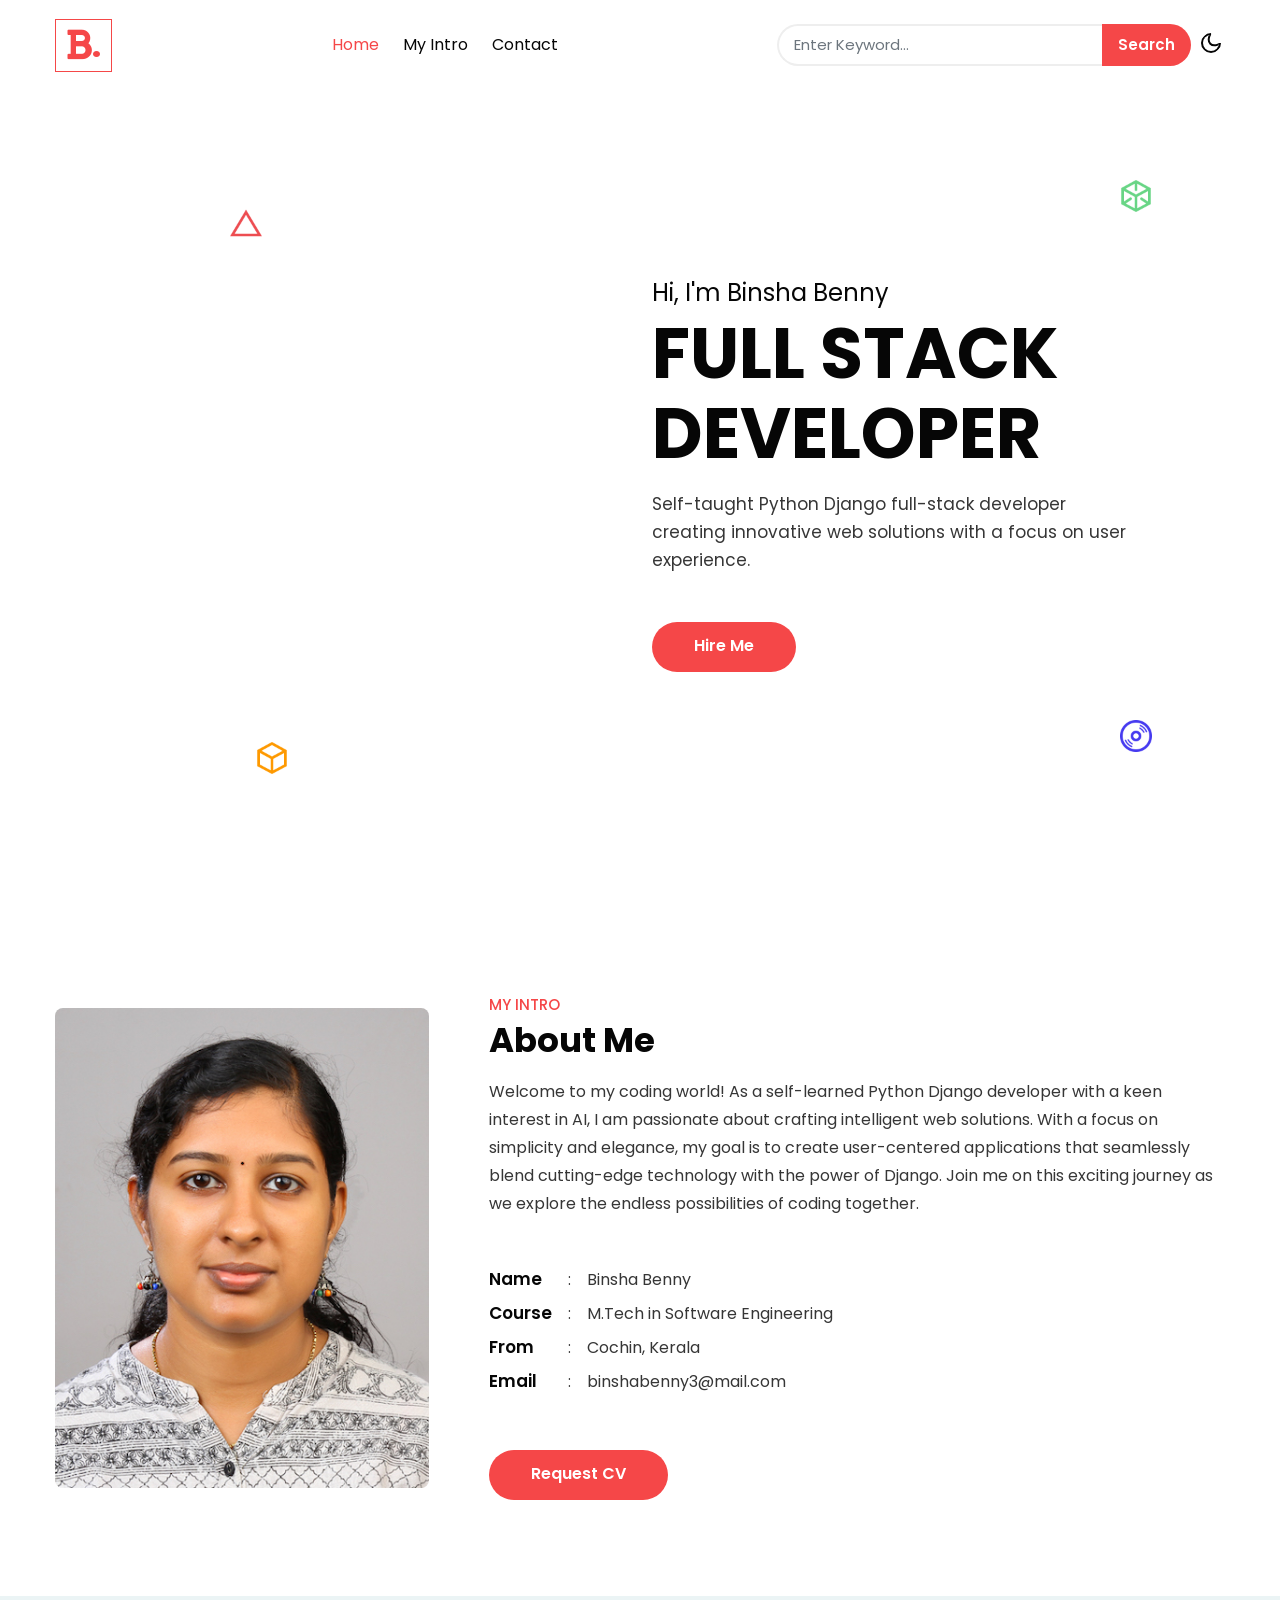
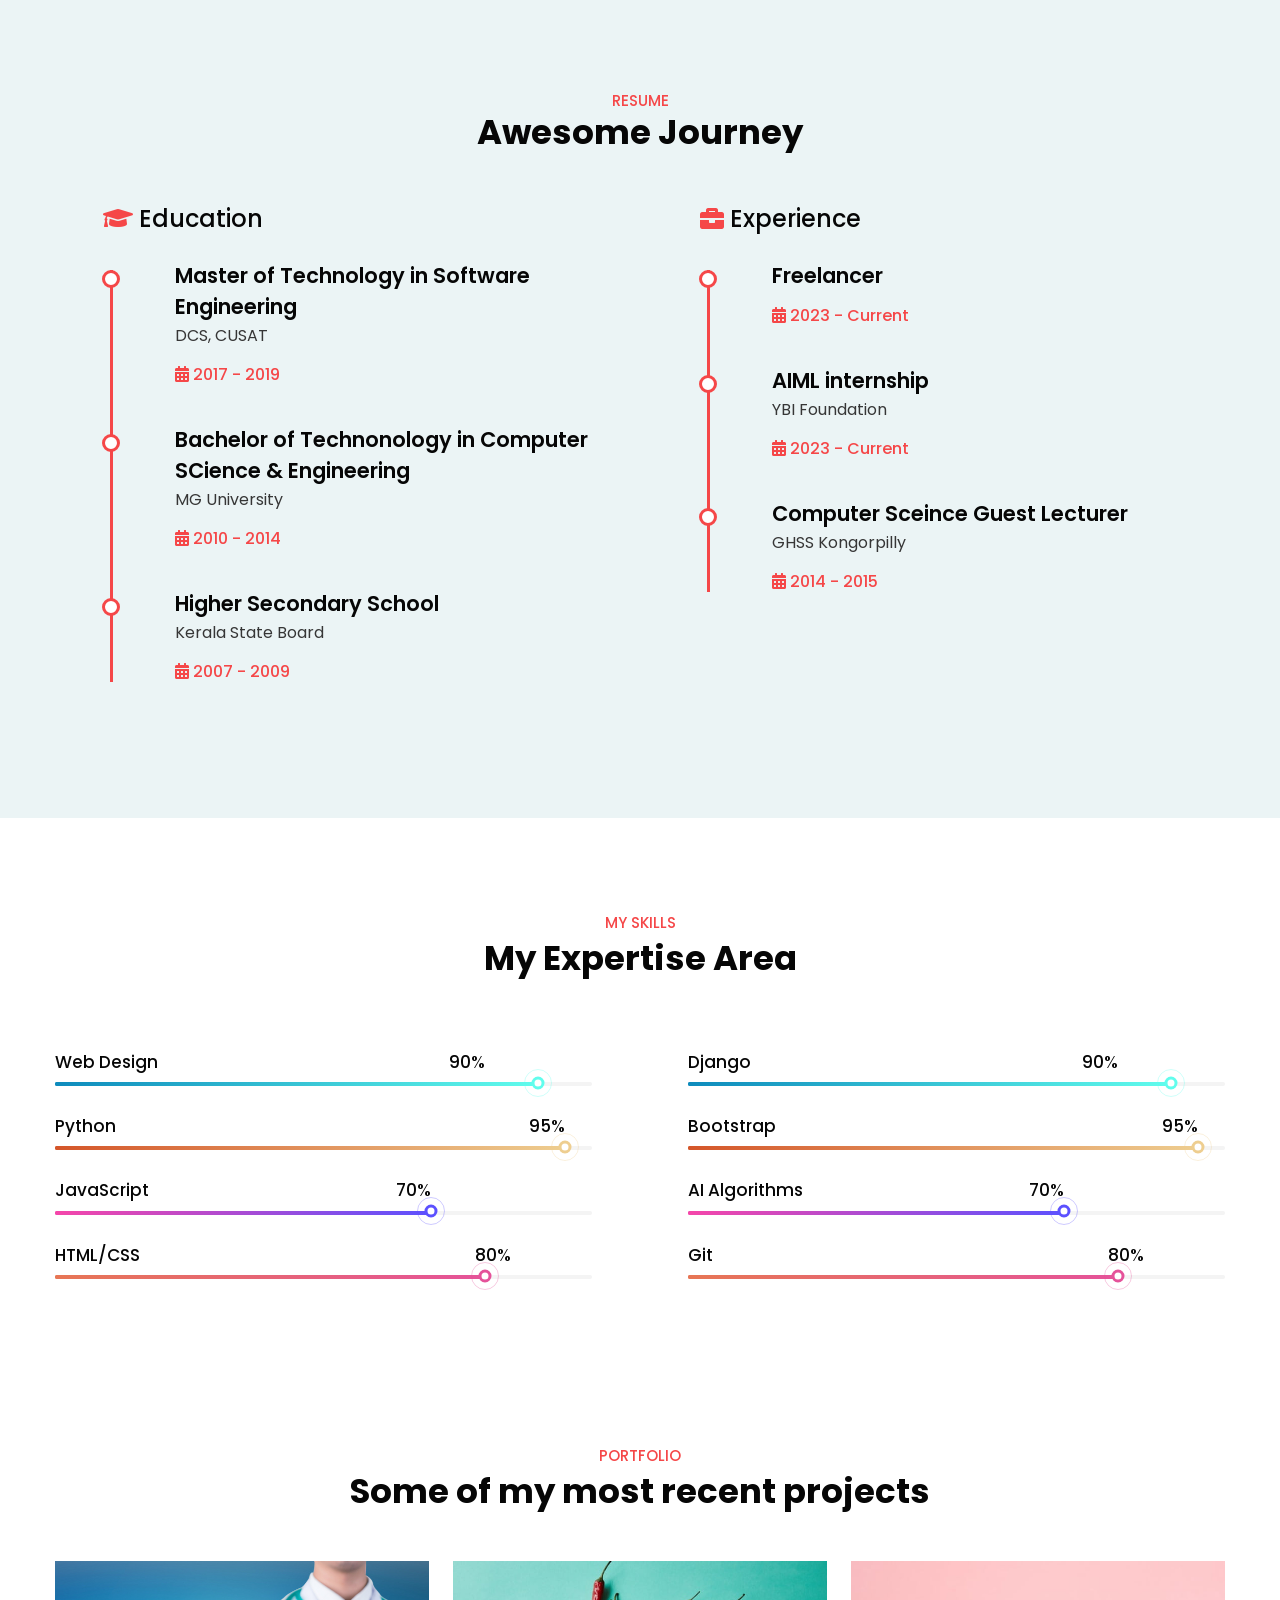
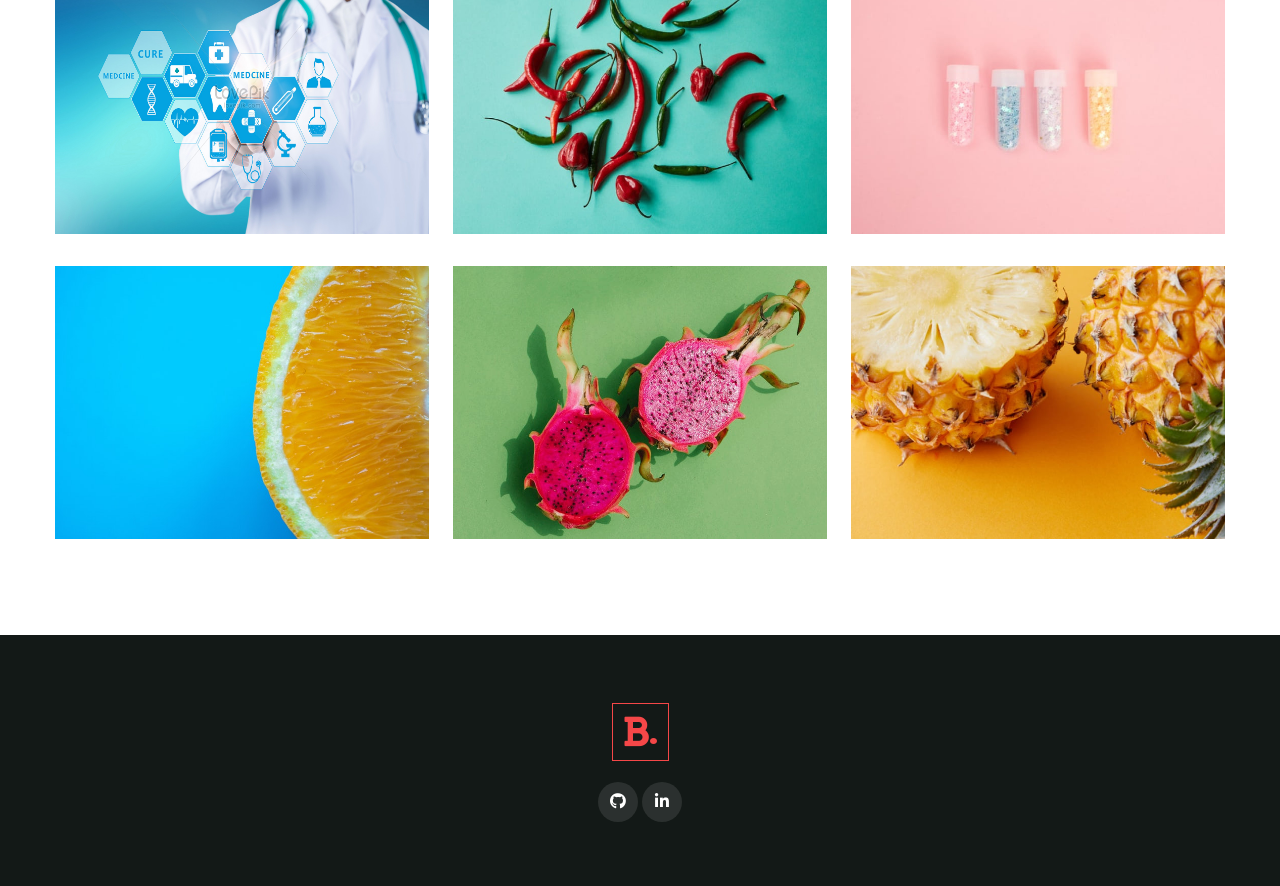
==== website1/index.html @ 05d75981 "new folder created" ====
<!--
Author: W3layouts
Author URL: http://w3layouts.com
-->
<!doctype html>
<html lang="en">

<head>
    <!-- Required meta tags -->
    <meta charset="utf-8">
    <meta name="viewport" content="width=device-width, initial-scale=1">
    <title>Biodata - Personal Category Bootstrap Responsive Web Template - Home : W3Layouts</title>
    <!-- google font -->
    <link href="//fonts.googleapis.com/css2?family=Poppins:wght@100;200;300;400;500;600;700;800;900&display=swap"
        rel="stylesheet">
    <!-- Template CSS Style link -->
    <link rel="stylesheet" href="assets/css/style-starter.css">
</head>

<body>
    <!-- header -->
    <header id="site-header" class="fixed-top">
        <div class="container">
            <nav class="navbar navbar-expand-lg navbar-light">
                <a class="navbar-brand" href="index.html">
                    <i class="fas fa-bold"></i>.
                </a>
                <button class="navbar-toggler collapsed" type="button" data-bs-toggle="collapse"
                    data-bs-target="#navbarScroll" aria-controls="navbarScroll" aria-expanded="false"
                    aria-label="Toggle navigation">
                    <span class="navbar-toggler-icon fa icon-expand fa-bars"></span>
                    <span class="navbar-toggler-icon fa icon-close fa-times"></span>
                </button>
                <div class="collapse navbar-collapse" id="navbarScroll">
                    <ul class="navbar-nav mx-auto my-2 my-lg-0 navbar-nav-scroll">
                        <li class="nav-item">
                            <a class="nav-link active" aria-current="page" href="index.html">Home</a>
                        </li>
                        <li class="nav-item">
                            <a class="nav-link" href="about.html">My Intro</a>
                        </li>
                        
                        <li class="nav-item">
                            <a class="nav-link" href="contact.html">Contact</a>
                        </li>
                    </ul>
                    <form action="#search" method="GET" class="d-flex search-header">
                        <input class="form-control" type="search" placeholder="Enter Keyword..." aria-label="Search"
                            required>
                        <button class="btn btn-style" type="submit">Search</button>
                    </form>
                </div>
                <!-- toggle switch for light and dark theme -->
                <div class="cont-ser-position">
                    <nav class="navigation">
                        <div class="theme-switch-wrapper">
                            <label class="theme-switch" for="checkbox">
                                <input type="checkbox" id="checkbox">
                                <div class="mode-container">
                                    <i class="gg-sun"></i>
                                    <i class="gg-moon"></i>
                                </div>
                            </label>
                        </div>
                    </nav>
                </div>
                <!-- //toggle switch for light and dark theme -->
            </nav>
        </div>
    </header>
    <!-- //header -->

    <!-- banner section -->
    <section class="w3l-banner py-5" id="home">
        <div class="container py-md-5 py-4">
            <div class="row align-items-center pt-5">
                <div class="col-md-6">
                </div>
                <div class="col-md-6 banner-left pe-xl-5">
                    <h4>Hi, I'm Binsha Benny</h4>
                    <h3 class="mb-3 mt-1">Full Stack Developer</h3>
                    <p class="banner-sub me-md-5">Self-taught Python Django full-stack developer creating innovative web solutions with a focus on user experience.
                    </p>
                    <div class="d-flex align-items-center buttons-banner mt-sm-5 mt-4">
                        <a href="about.html" class="btn btn-style me-2">Hire Me</a>
                    </div>
                </div>
            </div>
        </div>
    </section>
        <!-- animations icons -->
        <div class="icon-effects-w3-1 text-right">
            <img src="assets/images/icon2.png" alt="" class="img-fluid">
        </div>
        <div class="icon-effects-w3-2 text-right">
            <img src="assets/images/icon3.png" alt="" class="img-fluid">
        </div>
        <div class="icon-effects-w3-3 text-right">
            <img src="assets/images/icon1.png" alt="" class="img-fluid">
        </div>
        <div class="icon-effects-w3-4 text-right">
            <img src="assets/images/icon6.png" alt="" class="img-fluid">
        </div>
        <!-- //animations icons -->
    </section>
    <!-- //banner section -->

    
    

    

    <!-- about section -->
    <section class="w3l-aboutblock1 pt-lg-5 pt-2 pb-5" id="about">
        <div class="container py-md-5 py-4">
            <div class="row align-items-center">
                <div class="col-lg-4">
                    <div class="position-relative">
                        <img src="assets/images/about.jpg" alt="" class="radius-image img-fluid">
                    </div>
                </div>
                <div class="col-lg-8 ps-lg-5 mt-lg-0 mt-5">
                    <h5 class="title-small mb-1">My Intro</h5>
                    <h3 class="title-style">About Me</h3>
                    <p class="mt-3">Welcome to my coding world! As a self-learned Python Django developer with a keen interest in AI, 
                        I am passionate about crafting intelligent web solutions. With a focus on simplicity and elegance, 
                        my goal is to create user-centered applications that seamlessly blend cutting-edge technology with the power of Django.
                         Join me on this exciting journey as we explore the endless possibilities of coding together.</p>
                    <div class="my-info mt-md-5 mt-4">
                        <ul class="single-info">
                            <li class="name-style">Name</li>
                            <li>:</li>
                            <li>
                                <p>Binsha Benny</p>
                            </li>
                        </ul>
                        <ul class="single-info">
                            <li class="name-style">Course</li>
                            <li>:</li>
                            <li>
                                <p>M.Tech in Software Engineering</p>
                            </li>
                        </ul>
                        <ul class="single-info">
                            <li class="name-style">From</li>
                            <li>:</li>
                            <li>
                                <p>Cochin, Kerala</p>
                            </li>
                        </ul>
                        <ul class="single-info">
                            <li class="name-style">Email</li>
                            <li>:</li>
                            <li>
                                <p><a href="binshabenny3r@mail.com">binshabenny3@mail.com</a></p>
                            </li>
                        </ul>
                    </div>
            
                    <a href="contact.html#request_form" class="btn btn-style mt-5">Request CV</a>
                </div>
            </div>
        </div>
    </section>
    <!-- //about section -->

    <!-- qualification section -->
    <section class="w3l-timeline-1 py-5">
        <div class="container py-lg-5 py-4">
            <div class="title-heading-w3 text-center mb-sm-5 mb-4">
                <h5 class="title-small">Resume</h5>
                <h3 class="title-style">Awesome Journey</h3>
            </div>
            <div class="row">
                <div class="col-lg-6">
                    <h5 class="sub-title-timeline"><i class="fas fa-graduation-cap"></i> Education</h5>
                    <div class="timeline">
                        <div class="column">
                            <div class="title">
                                <h2>Master of Technology in Software Engineering</h2>
                            </div>
                            <div class="description">
                                <p>DCS, CUSAT</p>
                                <h6><i class="fas fa-calendar-alt"></i> 2017 - 2019</h6>
                            </div>
                        </div>
                        <div class="column">
                            <div class="title">
                                <h2>Bachelor of Technonology in Computer SCience & Engineering</h2>
                            </div>
                            <div class="description">
                                <p>MG University</p>
                                <h6><i class="fas fa-calendar-alt"></i> 2010 - 2014</h6>
                            </div>
                        </div>
                        <div class="column">
                            <div class="title">
                                <h2>Higher Secondary School</h2>
                            </div>
                            <div class="description">
                                <p>Kerala State Board</p>
                                <h6><i class="fas fa-calendar-alt"></i> 2007 - 2009</h6>
                            </div>
                        </div>
                    </div>
                </div>

                <div class="col-lg-6 mt-lg-0 mt-4">
                    <h5 class="sub-title-timeline"><i class="fas fa-briefcase"></i> Experience</h5>
                    <div class="timeline">
                        <div class="column">
                            <div class="title">
                                <h2>Freelancer</h2>
                            </div>
                            <div class="description">
                                <p></p>
                                <h6><i class="fas fa-calendar-alt"></i> 2023 - Current</h6>
                            </div>
                        </div>
                        <div class="column">
                            <div class="title">
                                <h2> AIML internship </h2>
                            </div>
                            <div class="description">
                                <p>YBI Foundation</p>
                                <h6><i class="fas fa-calendar-alt"></i> 2023 - Current</h6>
                            </div>
                        </div>
                        <div class="column">
                            <div class="title">
                                <h2>Computer Sceince Guest Lecturer</h2>
                            </div>
                            <div class="description">
                                <p>GHSS Kongorpilly</p>
                                <h6><i class="fas fa-calendar-alt"></i> 2014 - 2015</h6>
                            </div>
                        </div>
                    </div>
                </div>
            </div>
        </div>
    </section>
    <!-- //qualification section -->

    <!-- skills section -->
    <section class="w3l-progress py-5" id="progress">
        <div class="container py-md-5 py-4">
            <div class="title-heading-w3 text-center mb-sm-5 mb-4">
                <h5 class="title-small mb-1">My Skills</h5>
                <h3 class="title-style">My Expertise Area</h3>
            </div>
            <div class="row py-lg-4">
                <div class="col-lg-6 pe-lg-5">
                    <div class="progress-info info1">
                        <h6 class="progress-tittle">Web Design <span class="">90%</span></h6>
                        <div class="progress">
                            <div class="progress-bar progress-bar-striped gradient-1" role="progressbar"
                                style="width: 90%" aria-valuenow="90" aria-valuemin="0" aria-valuemax="100">
                            </div>
                        </div>
                    </div>
                    <div class="progress-info info2">
                        <h6 class="progress-tittle">Python <span class="">95%</span>
                        </h6>
                        <div class="progress">
                            <div class="progress-bar progress-bar-striped gradient-2" role="progressbar"
                                style="width: 95%" aria-valuenow="95" aria-valuemin="0" aria-valuemax="100">
                            </div>
                        </div>
                    </div>
                    <div class="progress-info info3">
                        <h6 class="progress-tittle">JavaScript <span class="">70%</span></h6>
                        <div class="progress">
                            <div class="progress-bar progress-bar-striped gradient-3" role="progressbar"
                                style="width: 70%" aria-valuenow="70" aria-valuemin="0" aria-valuemax="100">
                            </div>
                        </div>
                    </div>
                    <div class="progress-info info4 mb-0">
                        <h6 class="progress-tittle">HTML/CSS<span class="">80%</span></h6>
                        <div class="progress">
                            <div class="progress-bar progress-bar-striped gradient-4" role="progressbar"
                                style="width:80%" aria-valuenow="80" aria-valuemin="0" aria-valuemax="100">
                            </div>
                        </div>
                    </div>
                </div>
                <div class="col-lg-6 ps-lg-5 mt-lg-0 mt-5">
                    <div class="progress-info info1">
                        <h6 class="progress-tittle">Django <span class="">90%</span></h6>
                        <div class="progress">
                            <div class="progress-bar progress-bar-striped gradient-1" role="progressbar"
                                style="width: 90%" aria-valuenow="90" aria-valuemin="0" aria-valuemax="100">
                            </div>
                        </div>
                    </div>
                    <div class="progress-info info2">
                        <h6 class="progress-tittle">Bootstrap <span class="">95%</span>
                        </h6>
                        <div class="progress">
                            <div class="progress-bar progress-bar-striped gradient-2" role="progressbar"
                                style="width: 95%" aria-valuenow="95" aria-valuemin="0" aria-valuemax="100">
                            </div>
                        </div>
                    </div>
                    <div class="progress-info info3">
                        <h6 class="progress-tittle">AI Algorithms <span class="">70%</span></h6>
                        <div class="progress">
                            <div class="progress-bar progress-bar-striped gradient-3" role="progressbar"
                                style="width: 70%" aria-valuenow="70" aria-valuemin="0" aria-valuemax="100">
                            </div>
                        </div>
                    </div>
                    <div class="progress-info info4 mb-0">
                        <h6 class="progress-tittle">Git <span class="">80%</span></h6>
                        <div class="progress">
                            <div class="progress-bar progress-bar-striped gradient-4" role="progressbar"
                                style="width: 80%" aria-valuenow="80" aria-valuemin="0" aria-valuemax="100">
                            </div>
                        </div>
                    </div>
                </div>
            </div>
        </div>
    </section>
    <!-- //skills section -->

    <!-- projects section -->
    <section  class="w3l-gallery pb-5" id="gallery">
        <div class="container py-md-5 py-4">
            <div class="title-heading-w3 text-center mb-sm-5 mb-4">
                <h5 class="title-small mb-1">Portfolio</h5>
                <h3 class="title-style">Some of my most recent projects</h3>
            </div>
            <div class="row">
                <div class="col-lg-4 col-md-6 item">
                    <a href="assets/images/g1.jpg" data-lightbox="example-set" data-title="Project 1"
                        class="zoom d-block">
                        <img class="card-img-bottom d-block" src="assets/images/ww.jpg" alt="Card image cap">
                        <span class="overlay__hover"></span>
                        <span class="hover-content">
                            <span class="title">Python-Django Project1</span>
                            <span class="content">In the hospital management project, patients can easily book appointments through the online system.</span>
                        </span>
                    </a>
                </div>
                <div class="col-lg-4 col-md-6 item mt-md-0 mt-4">
                    <a href="assets/images/g2.jpg" data-lightbox="example-set" data-title="Project 2"
                        class="zoom d-block">
                        <img class="card-img-bottom d-block" src="assets/images/g2.jpg" alt="Card image cap">
                        <span class="overlay__hover"></span>
                        <span class="hover-content">
                            <span class="title">Project 2</span>
                            <span class="content">Update later</span>
                        </span>
                    </a>
                </div>

                <div class="col-lg-4 col-md-6 item mt-lg-0 mt-4">
                    <a href="assets/images/g3.jpg" data-lightbox="example-set" data-title="Project 3"
                        class="zoom d-block">
                        <img class="card-img-bottom d-block" src="assets/images/g3.jpg" alt="Card image cap">
                        <span class="overlay__hover"></span>
                        <span class="hover-content">
                            <span class="title">Project 3</span>
                            <span class="content">Update later</span>
                        </span>
                    </a>
                </div>

                <div class="col-lg-4 col-md-6 item mt-4 pt-lg-2">
                    <a href="assets/images/g5.jpg" data-lightbox="example-set" data-title="Project 4"
                        class="zoom d-block">
                        <img class="card-img-bottom d-block" src="assets/images/g5.jpg" alt="Card image cap">
                        <span class="overlay__hover"></span>
                        <span class="hover-content">
                            <span class="title">Project 4</span>
                            <span class="content">Update later</span>
                        </span>
                    </a>
                </div>

                <div class="col-lg-4 col-md-6 item mt-4 pt-lg-2">
                    <a href="assets/images/g6.jpg" data-lightbox="example-set" data-title="Project 5"
                        class="zoom d-block">
                        <img class="card-img-bottom d-block" src="assets/images/g6.jpg" alt="Card image cap">
                        <span class="overlay__hover"></span>
                        <span class="hover-content">
                            <span class="title">Project 5</span>
                            <span class="content">Update later</span>
                        </span>
                    </a>
                </div>

                <div class="col-lg-4 col-md-6 item mt-4 pt-lg-2">
                    <a href="assets/images/g4.jpg" data-lightbox="example-set" data-title="Project 6"
                        class="zoom d-block">
                        <img class="card-img-bottom d-block" src="assets/images/g4.jpg" alt="Card image cap">
                        <span class="overlay__hover"></span>
                        <span class="hover-content">
                            <span class="title">Project 6</span>
                            <span class="content">Update later</span>
                        </span>
                    </a>
                </div>
            </div>
        </div>
    </section>
    <!-- //projects section -->

   

    
    

    <!-- footer -->
    <footer class="footer-w3ls text-center py-5">
        <div class="container pt-4">
            <div class="mx-auto" style="max-width:600px;">
                <a href="index.html" class="footer-logo py-1">
                    <i class="fas fa-bold"></i>.
                </a>
                <p class="mt-4 text-white"></p>
                <div class="social-icons-main mt-4 pb-3">
                    <ul class="social-icons3">
                        
                        <li>
                            <a href="https://github.com/binshabenny">
                                <i class="fab fa-github"></i>
                            </a>
                        </li>
                        
                        <li>
                            <a href="https://www.linkedin.com/in/binsha-benny-">
                                <i class="fab fa-linkedin-in"></i>
                            </a>
                        </li>
                       
                        
                    </ul>
                </div>
            </div>
            <!-- copyright -->
            
        </div>
    </footer>
    <!-- //footer -->

    <!-- Js scripts -->
    <!-- move top -->
    <button onclick="topFunction()" id="movetop" title="Go to top">
        <span class="fas fa-level-up-alt" aria-hidden="true"></span>
    </button>
    <script>
        // When the user scrolls down 20px from the top of the document, show the button
        window.onscroll = function () {
            scrollFunction()
        };

        function scrollFunction() {
            if (document.body.scrollTop > 20 || document.documentElement.scrollTop > 20) {
                document.getElementById("movetop").style.display = "block";
            } else {
                document.getElementById("movetop").style.display = "none";
            }
        }

        // When the user clicks on the button, scroll to the top of the document
        function topFunction() {
            document.body.scrollTop = 0;
            document.documentElement.scrollTop = 0;
        }
    </script>
    <!-- //move top -->

    <!-- common jquery plugin -->
    <script src="assets/js/jquery-3.3.1.min.js"></script>
    <!-- //common jquery plugin -->

    <!-- libhtbox -->
    <script src="assets/js/lightbox-plus-jquery.min.js"></script>
    <!-- libhtbox -->

    <!-- testimonials owlcarousel -->
    <script src="assets/js/owl.carousel.js"></script>
    <script>
        $(document).ready(function () {
            $('.owl-two').owlCarousel({
                loop: true,
                margin: 30,
                nav: false,
                responsiveClass: true,
                autoplay: true,
                autoplayTimeout: 5000,
                autoplaySpeed: 1000,
                autoplayHoverPause: false,
                responsive: {
                    0: {
                        items: 1,
                        nav: false
                    },
                    480: {
                        items: 1,
                        nav: false
                    },
                    667: {
                        items: 1,
                        nav: false
                    },
                    1000: {
                        items: 1,
                        nav: false
                    }
                }
            })
        })
    </script>
    <!-- //script for Testimonials-->

    <!-- theme switch js (light and dark)-->
    <script src="assets/js/theme-change.js"></script>
    <!-- //theme switch js (light and dark)-->

    <!-- MENU-JS -->
    <script>
        $(window).on("scroll", function () {
            var scroll = $(window).scrollTop();

            if (scroll >= 80) {
                $("#site-header").addClass("nav-fixed");
            } else {
                $("#site-header").removeClass("nav-fixed");
            }
        });

        //Main navigation Active Class Add Remove
        $(".navbar-toggler").on("click", function () {
            $("header").toggleClass("active");
        });
        $(document).on("ready", function () {
            if ($(window).width() > 991) {
                $("header").removeClass("active");
            }
            $(window).on("resize", function () {
                if ($(window).width() > 991) {
                    $("header").removeClass("active");
                }
            });
        });
    </script>
    <!-- //MENU-JS -->

    <!-- disable body scroll which navbar is in active -->
    <script>
        $(function () {
            $('.navbar-toggler').click(function () {
                $('body').toggleClass('noscroll');
            })
        });
    </script>
    <!-- //disable body scroll which navbar is in active -->

    <!-- bootstrap -->
    <script src="assets/js/bootstrap.min.js"></script>
    <!-- //bootstrap -->
    <!-- //Js scripts -->
</body>

</html>
---- website1/assets/css/style-starter.css ----
@charset "UTF-8";

/*--
Author: W3layouts
Author URL: http://w3layouts.com
--*/
/*!
 * Bootstrap v5.0.1 (https://getbootstrap.com/)
 * Copyright 2011-2021 The Bootstrap Authors
 * Copyright 2011-2021 Twitter, Inc.
 * Licensed under MIT (https://github.com/twbs/bootstrap/blob/main/LICENSE)
 */
:root {
  --bs-blue: #0d6efd;
  --bs-indigo: #6610f2;
  --bs-purple: #6f42c1;
  --bs-pink: #d63384;
  --bs-red: #dc3545;
  --bs-orange: #fd7e14;
  --bs-yellow: #ffc107;
  --bs-green: #198754;
  --bs-teal: #20c997;
  --bs-cyan: #0dcaf0;
  --bs-white: #fff;
  --bs-gray: #6c757d;
  --bs-gray-dark: #343a40;
  --bs-primary: #0d6efd;
  --bs-secondary: #6c757d;
  --bs-success: #198754;
  --bs-info: #0dcaf0;
  --bs-warning: #ffc107;
  --bs-danger: #dc3545;
  --bs-light: #f8f9fa;
  --bs-dark: #212529;
  --bs-font-sans-serif: system-ui, -apple-system, "Segoe UI", Roboto, "Helvetica Neue", Arial, "Noto Sans", "Liberation Sans", sans-serif, "Apple Color Emoji", "Segoe UI Emoji", "Segoe UI Symbol", "Noto Color Emoji";
  --bs-font-monospace: SFMono-Regular, Menlo, Monaco, Consolas, "Liberation Mono", "Courier New", monospace;
  --bs-gradient: linear-gradient(180deg, rgba(255, 255, 255, 0.15), rgba(255, 255, 255, 0));
}

*,
*::before,
*::after {
  box-sizing: border-box;
}

@media (prefers-reduced-motion: no-preference) {
  :root {
    scroll-behavior: smooth;
  }
}

body {
  margin: 0;
  font-family: var(--bs-font-sans-serif);
  font-size: 1rem;
  font-weight: 400;
  line-height: 1.5;
  color: #212529;
  background-color: #fff;
  -webkit-text-size-adjust: 100%;
  -webkit-tap-highlight-color: rgba(0, 0, 0, 0);
}

hr {
  margin: 1rem 0;
  color: inherit;
  background-color: currentColor;
  border: 0;
  opacity: 0.25;
}

hr:not([size]) {
  height: 1px;
}

h6,
.h6,
h5,
.h5,
h4,
.h4,
h3,
.h3,
h2,
.h2,
h1,
.h1 {
  margin-top: 0;
  margin-bottom: 0.5rem;
  font-weight: 500;
  line-height: 1.2;
}

h1,
.h1 {
  font-size: calc(1.375rem + 1.5vw);
}

@media (min-width: 1200px) {

  h1,
  .h1 {
    font-size: 2.5rem;
  }
}

h2,
.h2 {
  font-size: calc(1.325rem + 0.9vw);
}

@media (min-width: 1200px) {

  h2,
  .h2 {
    font-size: 2rem;
  }
}

h3,
.h3 {
  font-size: calc(1.3rem + 0.6vw);
}

@media (min-width: 1200px) {

  h3,
  .h3 {
    font-size: 1.75rem;
  }
}

h4,
.h4 {
  font-size: calc(1.275rem + 0.3vw);
}

@media (min-width: 1200px) {

  h4,
  .h4 {
    font-size: 1.5rem;
  }
}

h5,
.h5 {
  font-size: 1.25rem;
}

h6,
.h6 {
  font-size: 1rem;
}

p {
  margin-top: 0;
  margin-bottom: 1rem;
}

abbr[title],
abbr[data-bs-original-title] {
  -webkit-text-decoration: underline dotted;
  text-decoration: underline dotted;
  cursor: help;
  -webkit-text-decoration-skip-ink: none;
  text-decoration-skip-ink: none;
}

address {
  margin-bottom: 1rem;
  font-style: normal;
  line-height: inherit;
}

ol,
ul {
  padding-left: 2rem;
}

ol,
ul,
dl {
  margin-top: 0;
  margin-bottom: 1rem;
}

ol ol,
ul ul,
ol ul,
ul ol {
  margin-bottom: 0;
}

dt {
  font-weight: 700;
}

dd {
  margin-bottom: 0.5rem;
  margin-left: 0;
}

blockquote {
  margin: 0 0 1rem;
}

b,
strong {
  font-weight: bolder;
}

small,
.small {
  font-size: 0.875em;
}

mark,
.mark {
  padding: 0.2em;
  background-color: #fcf8e3;
}

sub,
sup {
  position: relative;
  font-size: 0.75em;
  line-height: 0;
  vertical-align: baseline;
}

sub {
  bottom: -0.25em;
}

sup {
  top: -0.5em;
}

a {
  color: #0d6efd;
  text-decoration: underline;
}

a:hover {
  color: #0a58ca;
}

a:not([href]):not([class]),
a:not([href]):not([class]):hover {
  color: inherit;
  text-decoration: none;
}

pre,
code,
kbd,
samp {
  font-family: var(--bs-font-monospace);
  font-size: 1em;
  direction: ltr
    /* rtl:ignore */
  ;
  unicode-bidi: bidi-override;
}

pre {
  display: block;
  margin-top: 0;
  margin-bottom: 1rem;
  overflow: auto;
  font-size: 0.875em;
}

pre code {
  font-size: inherit;
  color: inherit;
  word-break: normal;
}

code {
  font-size: 0.875em;
  color: #d63384;
  word-wrap: break-word;
}

a>code {
  color: inherit;
}

kbd {
  padding: 0.2rem 0.4rem;
  font-size: 0.875em;
  color: #fff;
  background-color: #212529;
  border-radius: 0.2rem;
}

kbd kbd {
  padding: 0;
  font-size: 1em;
  font-weight: 700;
}

figure {
  margin: 0 0 1rem;
}

img,
svg {
  vertical-align: middle;
}

table {
  caption-side: bottom;
  border-collapse: collapse;
}

caption {
  padding-top: 0.5rem;
  padding-bottom: 0.5rem;
  color: #6c757d;
  text-align: left;
}

th {
  text-align: inherit;
  text-align: -webkit-match-parent;
}

thead,
tbody,
tfoot,
tr,
td,
th {
  border-color: inherit;
  border-style: solid;
  border-width: 0;
}

label {
  display: inline-block;
}

button {
  border-radius: 0;
}

button:focus:not(:focus-visible) {
  outline: 0;
}

input,
button,
select,
optgroup,
textarea {
  margin: 0;
  font-family: inherit;
  font-size: inherit;
  line-height: inherit;
}

button,
select {
  text-transform: none;
}

[role=button] {
  cursor: pointer;
}

select {
  word-wrap: normal;
}

select:disabled {
  opacity: 1;
}

[list]::-webkit-calendar-picker-indicator {
  display: none;
}

button,
[type=button],
[type=reset],
[type=submit] {
  -webkit-appearance: button;
}

button:not(:disabled),
[type=button]:not(:disabled),
[type=reset]:not(:disabled),
[type=submit]:not(:disabled) {
  cursor: pointer;
}

::-moz-focus-inner {
  padding: 0;
  border-style: none;
}

textarea {
  resize: vertical;
}

fieldset {
  min-width: 0;
  padding: 0;
  margin: 0;
  border: 0;
}

legend {
  float: left;
  width: 100%;
  padding: 0;
  margin-bottom: 0.5rem;
  font-size: calc(1.275rem + 0.3vw);
  line-height: inherit;
}

@media (min-width: 1200px) {
  legend {
    font-size: 1.5rem;
  }
}

legend+* {
  clear: left;
}

::-webkit-datetime-edit-fields-wrapper,
::-webkit-datetime-edit-text,
::-webkit-datetime-edit-minute,
::-webkit-datetime-edit-hour-field,
::-webkit-datetime-edit-day-field,
::-webkit-datetime-edit-month-field,
::-webkit-datetime-edit-year-field {
  padding: 0;
}

::-webkit-inner-spin-button {
  height: auto;
}

[type=search] {
  outline-offset: -2px;
  -webkit-appearance: textfield;
}

/* rtl:raw:
[type="tel"],
[type="url"],
[type="email"],
[type="number"] {
  direction: ltr;
}
*/
::-webkit-search-decoration {
  -webkit-appearance: none;
}

::-webkit-color-swatch-wrapper {
  padding: 0;
}

::file-selector-button {
  font: inherit;
}

::-webkit-file-upload-button {
  font: inherit;
  -webkit-appearance: button;
}

output {
  display: inline-block;
}

iframe {
  border: 0;
}

summary {
  display: list-item;
  cursor: pointer;
}

progress {
  vertical-align: baseline;
}

[hidden] {
  display: none !important;
}

.lead {
  font-size: 1.25rem;
  font-weight: 300;
}

.display-1 {
  font-size: calc(1.625rem + 4.5vw);
  font-weight: 300;
  line-height: 1.2;
}

@media (min-width: 1200px) {
  .display-1 {
    font-size: 5rem;
  }
}

.display-2 {
  font-size: calc(1.575rem + 3.9vw);
  font-weight: 300;
  line-height: 1.2;
}

@media (min-width: 1200px) {
  .display-2 {
    font-size: 4.5rem;
  }
}

.display-3 {
  font-size: calc(1.525rem + 3.3vw);
  font-weight: 300;
  line-height: 1.2;
}

@media (min-width: 1200px) {
  .display-3 {
    font-size: 4rem;
  }
}

.display-4 {
  font-size: calc(1.475rem + 2.7vw);
  font-weight: 300;
  line-height: 1.2;
}

@media (min-width: 1200px) {
  .display-4 {
    font-size: 3.5rem;
  }
}

.display-5 {
  font-size: calc(1.425rem + 2.1vw);
  font-weight: 300;
  line-height: 1.2;
}

@media (min-width: 1200px) {
  .display-5 {
    font-size: 3rem;
  }
}

.display-6 {
  font-size: calc(1.375rem + 1.5vw);
  font-weight: 300;
  line-height: 1.2;
}

@media (min-width: 1200px) {
  .display-6 {
    font-size: 2.5rem;
  }
}

.list-unstyled {
  padding-left: 0;
  list-style: none;
}

.list-inline {
  padding-left: 0;
  list-style: none;
}

.list-inline-item {
  display: inline-block;
}

.list-inline-item:not(:last-child) {
  margin-right: 0.5rem;
}

.initialism {
  font-size: 0.875em;
  text-transform: uppercase;
}

.blockquote {
  margin-bottom: 1rem;
  font-size: 1.25rem;
}

.blockquote> :last-child {
  margin-bottom: 0;
}

.blockquote-footer {
  margin-top: -1rem;
  margin-bottom: 1rem;
  font-size: 0.875em;
  color: #6c757d;
}

.blockquote-footer::before {
  content: "— ";
}

.img-fluid {
  max-width: 100%;
  height: auto;
}

.img-thumbnail {
  padding: 0.25rem;
  background-color: #fff;
  border: 1px solid #dee2e6;
  border-radius: 0.25rem;
  max-width: 100%;
  height: auto;
}

.figure {
  display: inline-block;
}

.figure-img {
  margin-bottom: 0.5rem;
  line-height: 1;
}

.figure-caption {
  font-size: 0.875em;
  color: #6c757d;
}

.container,
.container-fluid,
.container-xxl,
.container-xl,
.container-lg,
.container-md,
.container-sm {
  width: 100%;
  padding-right: var(--bs-gutter-x, 0.75rem);
  padding-left: var(--bs-gutter-x, 0.75rem);
  margin-right: auto;
  margin-left: auto;
}

@media (min-width: 576px) {

  .container-sm,
  .container {
    max-width: 540px;
  }
}

@media (min-width: 768px) {

  .container-md,
  .container-sm,
  .container {
    max-width: 720px;
  }
}

@media (min-width: 992px) {

  .container-lg,
  .container-md,
  .container-sm,
  .container {
    max-width: 960px;
  }
}

@media (min-width: 1200px) {

  .container-xl,
  .container-lg,
  .container-md,
  .container-sm,
  .container {
    max-width: 1140px;
  }
}

@media (min-width: 1400px) {

  .container-xxl,
  .container-xl,
  .container-lg,
  .container-md,
  .container-sm,
  .container {
    max-width: 1320px;
  }
}

.row {
  --bs-gutter-x: 1.5rem;
  --bs-gutter-y: 0;
  display: flex;
  flex-wrap: wrap;
  margin-top: calc(var(--bs-gutter-y) * -1);
  margin-right: calc(var(--bs-gutter-x) / -2);
  margin-left: calc(var(--bs-gutter-x) / -2);
}

.row>* {
  flex-shrink: 0;
  width: 100%;
  max-width: 100%;
  padding-right: calc(var(--bs-gutter-x) / 2);
  padding-left: calc(var(--bs-gutter-x) / 2);
  margin-top: var(--bs-gutter-y);
}

.col {
  flex: 1 0 0%;
}

.row-cols-auto>* {
  flex: 0 0 auto;
  width: auto;
}

.row-cols-1>* {
  flex: 0 0 auto;
  width: 100%;
}

.row-cols-2>* {
  flex: 0 0 auto;
  width: 50%;
}

.row-cols-3>* {
  flex: 0 0 auto;
  width: 33.3333333333%;
}

.row-cols-4>* {
  flex: 0 0 auto;
  width: 25%;
}

.row-cols-5>* {
  flex: 0 0 auto;
  width: 20%;
}

.row-cols-6>* {
  flex: 0 0 auto;
  width: 16.6666666667%;
}

.col-auto {
  flex: 0 0 auto;
  width: auto;
}

.col-1 {
  flex: 0 0 auto;
  width: 8.3333333333%;
}

.col-2 {
  flex: 0 0 auto;
  width: 16.6666666667%;
}

.col-3 {
  flex: 0 0 auto;
  width: 25%;
}

.col-4 {
  flex: 0 0 auto;
  width: 33.3333333333%;
}

.col-5 {
  flex: 0 0 auto;
  width: 41.6666666667%;
}

.col-6 {
  flex: 0 0 auto;
  width: 50%;
}

.col-7 {
  flex: 0 0 auto;
  width: 58.3333333333%;
}

.col-8 {
  flex: 0 0 auto;
  width: 66.6666666667%;
}

.col-9 {
  flex: 0 0 auto;
  width: 75%;
}

.col-10 {
  flex: 0 0 auto;
  width: 83.3333333333%;
}

.col-11 {
  flex: 0 0 auto;
  width: 91.6666666667%;
}

.col-12 {
  flex: 0 0 auto;
  width: 100%;
}

.offset-1 {
  margin-left: 8.3333333333%;
}

.offset-2 {
  margin-left: 16.6666666667%;
}

.offset-3 {
  margin-left: 25%;
}

.offset-4 {
  margin-left: 33.3333333333%;
}

.offset-5 {
  margin-left: 41.6666666667%;
}

.offset-6 {
  margin-left: 50%;
}

.offset-7 {
  margin-left: 58.3333333333%;
}

.offset-8 {
  margin-left: 66.6666666667%;
}

.offset-9 {
  margin-left: 75%;
}

.offset-10 {
  margin-left: 83.3333333333%;
}

.offset-11 {
  margin-left: 91.6666666667%;
}

.g-0,
.gx-0 {
  --bs-gutter-x: 0;
}

.g-0,
.gy-0 {
  --bs-gutter-y: 0;
}

.g-1,
.gx-1 {
  --bs-gutter-x: 0.25rem;
}

.g-1,
.gy-1 {
  --bs-gutter-y: 0.25rem;
}

.g-2,
.gx-2 {
  --bs-gutter-x: 0.5rem;
}

.g-2,
.gy-2 {
  --bs-gutter-y: 0.5rem;
}

.g-3,
.gx-3 {
  --bs-gutter-x: 1rem;
}

.g-3,
.gy-3 {
  --bs-gutter-y: 1rem;
}

.g-4,
.gx-4 {
  --bs-gutter-x: 1.5rem;
}

.g-4,
.gy-4 {
  --bs-gutter-y: 1.5rem;
}

.g-5,
.gx-5 {
  --bs-gutter-x: 3rem;
}

.g-5,
.gy-5 {
  --bs-gutter-y: 3rem;
}

@media (min-width: 576px) {
  .col-sm {
    flex: 1 0 0%;
  }

  .row-cols-sm-auto>* {
    flex: 0 0 auto;
    width: auto;
  }

  .row-cols-sm-1>* {
    flex: 0 0 auto;
    width: 100%;
  }

  .row-cols-sm-2>* {
    flex: 0 0 auto;
    width: 50%;
  }

  .row-cols-sm-3>* {
    flex: 0 0 auto;
    width: 33.3333333333%;
  }

  .row-cols-sm-4>* {
    flex: 0 0 auto;
    width: 25%;
  }

  .row-cols-sm-5>* {
    flex: 0 0 auto;
    width: 20%;
  }

  .row-cols-sm-6>* {
    flex: 0 0 auto;
    width: 16.6666666667%;
  }

  .col-sm-auto {
    flex: 0 0 auto;
    width: auto;
  }

  .col-sm-1 {
    flex: 0 0 auto;
    width: 8.3333333333%;
  }

  .col-sm-2 {
    flex: 0 0 auto;
    width: 16.6666666667%;
  }

  .col-sm-3 {
    flex: 0 0 auto;
    width: 25%;
  }

  .col-sm-4 {
    flex: 0 0 auto;
    width: 33.3333333333%;
  }

  .col-sm-5 {
    flex: 0 0 auto;
    width: 41.6666666667%;
  }

  .col-sm-6 {
    flex: 0 0 auto;
    width: 50%;
  }

  .col-sm-7 {
    flex: 0 0 auto;
    width: 58.3333333333%;
  }

  .col-sm-8 {
    flex: 0 0 auto;
    width: 66.6666666667%;
  }

  .col-sm-9 {
    flex: 0 0 auto;
    width: 75%;
  }

  .col-sm-10 {
    flex: 0 0 auto;
    width: 83.3333333333%;
  }

  .col-sm-11 {
    flex: 0 0 auto;
    width: 91.6666666667%;
  }

  .col-sm-12 {
    flex: 0 0 auto;
    width: 100%;
  }

  .offset-sm-0 {
    margin-left: 0;
  }

  .offset-sm-1 {
    margin-left: 8.3333333333%;
  }

  .offset-sm-2 {
    margin-left: 16.6666666667%;
  }

  .offset-sm-3 {
    margin-left: 25%;
  }

  .offset-sm-4 {
    margin-left: 33.3333333333%;
  }

  .offset-sm-5 {
    margin-left: 41.6666666667%;
  }

  .offset-sm-6 {
    margin-left: 50%;
  }

  .offset-sm-7 {
    margin-left: 58.3333333333%;
  }

  .offset-sm-8 {
    margin-left: 66.6666666667%;
  }

  .offset-sm-9 {
    margin-left: 75%;
  }

  .offset-sm-10 {
    margin-left: 83.3333333333%;
  }

  .offset-sm-11 {
    margin-left: 91.6666666667%;
  }

  .g-sm-0,
  .gx-sm-0 {
    --bs-gutter-x: 0;
  }

  .g-sm-0,
  .gy-sm-0 {
    --bs-gutter-y: 0;
  }

  .g-sm-1,
  .gx-sm-1 {
    --bs-gutter-x: 0.25rem;
  }

  .g-sm-1,
  .gy-sm-1 {
    --bs-gutter-y: 0.25rem;
  }

  .g-sm-2,
  .gx-sm-2 {
    --bs-gutter-x: 0.5rem;
  }

  .g-sm-2,
  .gy-sm-2 {
    --bs-gutter-y: 0.5rem;
  }

  .g-sm-3,
  .gx-sm-3 {
    --bs-gutter-x: 1rem;
  }

  .g-sm-3,
  .gy-sm-3 {
    --bs-gutter-y: 1rem;
  }

  .g-sm-4,
  .gx-sm-4 {
    --bs-gutter-x: 1.5rem;
  }

  .g-sm-4,
  .gy-sm-4 {
    --bs-gutter-y: 1.5rem;
  }

  .g-sm-5,
  .gx-sm-5 {
    --bs-gutter-x: 3rem;
  }

  .g-sm-5,
  .gy-sm-5 {
    --bs-gutter-y: 3rem;
  }
}

@media (min-width: 768px) {
  .col-md {
    flex: 1 0 0%;
  }

  .row-cols-md-auto>* {
    flex: 0 0 auto;
    width: auto;
  }

  .row-cols-md-1>* {
    flex: 0 0 auto;
    width: 100%;
  }

  .row-cols-md-2>* {
    flex: 0 0 auto;
    width: 50%;
  }

  .row-cols-md-3>* {
    flex: 0 0 auto;
    width: 33.3333333333%;
  }

  .row-cols-md-4>* {
    flex: 0 0 auto;
    width: 25%;
  }

  .row-cols-md-5>* {
    flex: 0 0 auto;
    width: 20%;
  }

  .row-cols-md-6>* {
    flex: 0 0 auto;
    width: 16.6666666667%;
  }

  .col-md-auto {
    flex: 0 0 auto;
    width: auto;
  }

  .col-md-1 {
    flex: 0 0 auto;
    width: 8.3333333333%;
  }

  .col-md-2 {
    flex: 0 0 auto;
    width: 16.6666666667%;
  }

  .col-md-3 {
    flex: 0 0 auto;
    width: 25%;
  }

  .col-md-4 {
    flex: 0 0 auto;
    width: 33.3333333333%;
  }

  .col-md-5 {
    flex: 0 0 auto;
    width: 41.6666666667%;
  }

  .col-md-6 {
    flex: 0 0 auto;
    width: 50%;
  }

  .col-md-7 {
    flex: 0 0 auto;
    width: 58.3333333333%;
  }

  .col-md-8 {
    flex: 0 0 auto;
    width: 66.6666666667%;
  }

  .col-md-9 {
    flex: 0 0 auto;
    width: 75%;
  }

  .col-md-10 {
    flex: 0 0 auto;
    width: 83.3333333333%;
  }

  .col-md-11 {
    flex: 0 0 auto;
    width: 91.6666666667%;
  }

  .col-md-12 {
    flex: 0 0 auto;
    width: 100%;
  }

  .offset-md-0 {
    margin-left: 0;
  }

  .offset-md-1 {
    margin-left: 8.3333333333%;
  }

  .offset-md-2 {
    margin-left: 16.6666666667%;
  }

  .offset-md-3 {
    margin-left: 25%;
  }

  .offset-md-4 {
    margin-left: 33.3333333333%;
  }

  .offset-md-5 {
    margin-left: 41.6666666667%;
  }

  .offset-md-6 {
    margin-left: 50%;
  }

  .offset-md-7 {
    margin-left: 58.3333333333%;
  }

  .offset-md-8 {
    margin-left: 66.6666666667%;
  }

  .offset-md-9 {
    margin-left: 75%;
  }

  .offset-md-10 {
    margin-left: 83.3333333333%;
  }

  .offset-md-11 {
    margin-left: 91.6666666667%;
  }

  .g-md-0,
  .gx-md-0 {
    --bs-gutter-x: 0;
  }

  .g-md-0,
  .gy-md-0 {
    --bs-gutter-y: 0;
  }

  .g-md-1,
  .gx-md-1 {
    --bs-gutter-x: 0.25rem;
  }

  .g-md-1,
  .gy-md-1 {
    --bs-gutter-y: 0.25rem;
  }

  .g-md-2,
  .gx-md-2 {
    --bs-gutter-x: 0.5rem;
  }

  .g-md-2,
  .gy-md-2 {
    --bs-gutter-y: 0.5rem;
  }

  .g-md-3,
  .gx-md-3 {
    --bs-gutter-x: 1rem;
  }

  .g-md-3,
  .gy-md-3 {
    --bs-gutter-y: 1rem;
  }

  .g-md-4,
  .gx-md-4 {
    --bs-gutter-x: 1.5rem;
  }

  .g-md-4,
  .gy-md-4 {
    --bs-gutter-y: 1.5rem;
  }

  .g-md-5,
  .gx-md-5 {
    --bs-gutter-x: 3rem;
  }

  .g-md-5,
  .gy-md-5 {
    --bs-gutter-y: 3rem;
  }
}

@media (min-width: 992px) {
  .col-lg {
    flex: 1 0 0%;
  }

  .row-cols-lg-auto>* {
    flex: 0 0 auto;
    width: auto;
  }

  .row-cols-lg-1>* {
    flex: 0 0 auto;
    width: 100%;
  }

  .row-cols-lg-2>* {
    flex: 0 0 auto;
    width: 50%;
  }

  .row-cols-lg-3>* {
    flex: 0 0 auto;
    width: 33.3333333333%;
  }

  .row-cols-lg-4>* {
    flex: 0 0 auto;
    width: 25%;
  }

  .row-cols-lg-5>* {
    flex: 0 0 auto;
    width: 20%;
  }

  .row-cols-lg-6>* {
    flex: 0 0 auto;
    width: 16.6666666667%;
  }

  .col-lg-auto {
    flex: 0 0 auto;
    width: auto;
  }

  .col-lg-1 {
    flex: 0 0 auto;
    width: 8.3333333333%;
  }

  .col-lg-2 {
    flex: 0 0 auto;
    width: 16.6666666667%;
  }

  .col-lg-3 {
    flex: 0 0 auto;
    width: 25%;
  }

  .col-lg-4 {
    flex: 0 0 auto;
    width: 33.3333333333%;
  }

  .col-lg-5 {
    flex: 0 0 auto;
    width: 41.6666666667%;
  }

  .col-lg-6 {
    flex: 0 0 auto;
    width: 50%;
  }

  .col-lg-7 {
    flex: 0 0 auto;
    width: 58.3333333333%;
  }

  .col-lg-8 {
    flex: 0 0 auto;
    width: 66.6666666667%;
  }

  .col-lg-9 {
    flex: 0 0 auto;
    width: 75%;
  }

  .col-lg-10 {
    flex: 0 0 auto;
    width: 83.3333333333%;
  }

  .col-lg-11 {
    flex: 0 0 auto;
    width: 91.6666666667%;
  }

  .col-lg-12 {
    flex: 0 0 auto;
    width: 100%;
  }

  .offset-lg-0 {
    margin-left: 0;
  }

  .offset-lg-1 {
    margin-left: 8.3333333333%;
  }

  .offset-lg-2 {
    margin-left: 16.6666666667%;
  }

  .offset-lg-3 {
    margin-left: 25%;
  }

  .offset-lg-4 {
    margin-left: 33.3333333333%;
  }

  .offset-lg-5 {
    margin-left: 41.6666666667%;
  }

  .offset-lg-6 {
    margin-left: 50%;
  }

  .offset-lg-7 {
    margin-left: 58.3333333333%;
  }

  .offset-lg-8 {
    margin-left: 66.6666666667%;
  }

  .offset-lg-9 {
    margin-left: 75%;
  }

  .offset-lg-10 {
    margin-left: 83.3333333333%;
  }

  .offset-lg-11 {
    margin-left: 91.6666666667%;
  }

  .g-lg-0,
  .gx-lg-0 {
    --bs-gutter-x: 0;
  }

  .g-lg-0,
  .gy-lg-0 {
    --bs-gutter-y: 0;
  }

  .g-lg-1,
  .gx-lg-1 {
    --bs-gutter-x: 0.25rem;
  }

  .g-lg-1,
  .gy-lg-1 {
    --bs-gutter-y: 0.25rem;
  }

  .g-lg-2,
  .gx-lg-2 {
    --bs-gutter-x: 0.5rem;
  }

  .g-lg-2,
  .gy-lg-2 {
    --bs-gutter-y: 0.5rem;
  }

  .g-lg-3,
  .gx-lg-3 {
    --bs-gutter-x: 1rem;
  }

  .g-lg-3,
  .gy-lg-3 {
    --bs-gutter-y: 1rem;
  }

  .g-lg-4,
  .gx-lg-4 {
    --bs-gutter-x: 1.5rem;
  }

  .g-lg-4,
  .gy-lg-4 {
    --bs-gutter-y: 1.5rem;
  }

  .g-lg-5,
  .gx-lg-5 {
    --bs-gutter-x: 3rem;
  }

  .g-lg-5,
  .gy-lg-5 {
    --bs-gutter-y: 3rem;
  }
}

@media (min-width: 1200px) {
  .col-xl {
    flex: 1 0 0%;
  }

  .row-cols-xl-auto>* {
    flex: 0 0 auto;
    width: auto;
  }

  .row-cols-xl-1>* {
    flex: 0 0 auto;
    width: 100%;
  }

  .row-cols-xl-2>* {
    flex: 0 0 auto;
    width: 50%;
  }

  .row-cols-xl-3>* {
    flex: 0 0 auto;
    width: 33.3333333333%;
  }

  .row-cols-xl-4>* {
    flex: 0 0 auto;
    width: 25%;
  }

  .row-cols-xl-5>* {
    flex: 0 0 auto;
    width: 20%;
  }

  .row-cols-xl-6>* {
    flex: 0 0 auto;
    width: 16.6666666667%;
  }

  .col-xl-auto {
    flex: 0 0 auto;
    width: auto;
  }

  .col-xl-1 {
    flex: 0 0 auto;
    width: 8.3333333333%;
  }

  .col-xl-2 {
    flex: 0 0 auto;
    width: 16.6666666667%;
  }

  .col-xl-3 {
    flex: 0 0 auto;
    width: 25%;
  }

  .col-xl-4 {
    flex: 0 0 auto;
    width: 33.3333333333%;
  }

  .col-xl-5 {
    flex: 0 0 auto;
    width: 41.6666666667%;
  }

  .col-xl-6 {
    flex: 0 0 auto;
    width: 50%;
  }

  .col-xl-7 {
    flex: 0 0 auto;
    width: 58.3333333333%;
  }

  .col-xl-8 {
    flex: 0 0 auto;
    width: 66.6666666667%;
  }

  .col-xl-9 {
    flex: 0 0 auto;
    width: 75%;
  }

  .col-xl-10 {
    flex: 0 0 auto;
    width: 83.3333333333%;
  }

  .col-xl-11 {
    flex: 0 0 auto;
    width: 91.6666666667%;
  }

  .col-xl-12 {
    flex: 0 0 auto;
    width: 100%;
  }

  .offset-xl-0 {
    margin-left: 0;
  }

  .offset-xl-1 {
    margin-left: 8.3333333333%;
  }

  .offset-xl-2 {
    margin-left: 16.6666666667%;
  }

  .offset-xl-3 {
    margin-left: 25%;
  }

  .offset-xl-4 {
    margin-left: 33.3333333333%;
  }

  .offset-xl-5 {
    margin-left: 41.6666666667%;
  }

  .offset-xl-6 {
    margin-left: 50%;
  }

  .offset-xl-7 {
    margin-left: 58.3333333333%;
  }

  .offset-xl-8 {
    margin-left: 66.6666666667%;
  }

  .offset-xl-9 {
    margin-left: 75%;
  }

  .offset-xl-10 {
    margin-left: 83.3333333333%;
  }

  .offset-xl-11 {
    margin-left: 91.6666666667%;
  }

  .g-xl-0,
  .gx-xl-0 {
    --bs-gutter-x: 0;
  }

  .g-xl-0,
  .gy-xl-0 {
    --bs-gutter-y: 0;
  }

  .g-xl-1,
  .gx-xl-1 {
    --bs-gutter-x: 0.25rem;
  }

  .g-xl-1,
  .gy-xl-1 {
    --bs-gutter-y: 0.25rem;
  }

  .g-xl-2,
  .gx-xl-2 {
    --bs-gutter-x: 0.5rem;
  }

  .g-xl-2,
  .gy-xl-2 {
    --bs-gutter-y: 0.5rem;
  }

  .g-xl-3,
  .gx-xl-3 {
    --bs-gutter-x: 1rem;
  }

  .g-xl-3,
  .gy-xl-3 {
    --bs-gutter-y: 1rem;
  }

  .g-xl-4,
  .gx-xl-4 {
    --bs-gutter-x: 1.5rem;
  }

  .g-xl-4,
  .gy-xl-4 {
    --bs-gutter-y: 1.5rem;
  }

  .g-xl-5,
  .gx-xl-5 {
    --bs-gutter-x: 3rem;
  }

  .g-xl-5,
  .gy-xl-5 {
    --bs-gutter-y: 3rem;
  }
}

@media (min-width: 1400px) {
  .col-xxl {
    flex: 1 0 0%;
  }

  .row-cols-xxl-auto>* {
    flex: 0 0 auto;
    width: auto;
  }

  .row-cols-xxl-1>* {
    flex: 0 0 auto;
    width: 100%;
  }

  .row-cols-xxl-2>* {
    flex: 0 0 auto;
    width: 50%;
  }

  .row-cols-xxl-3>* {
    flex: 0 0 auto;
    width: 33.3333333333%;
  }

  .row-cols-xxl-4>* {
    flex: 0 0 auto;
    width: 25%;
  }

  .row-cols-xxl-5>* {
    flex: 0 0 auto;
    width: 20%;
  }

  .row-cols-xxl-6>* {
    flex: 0 0 auto;
    width: 16.6666666667%;
  }

  .col-xxl-auto {
    flex: 0 0 auto;
    width: auto;
  }

  .col-xxl-1 {
    flex: 0 0 auto;
    width: 8.3333333333%;
  }

  .col-xxl-2 {
    flex: 0 0 auto;
    width: 16.6666666667%;
  }

  .col-xxl-3 {
    flex: 0 0 auto;
    width: 25%;
  }

  .col-xxl-4 {
    flex: 0 0 auto;
    width: 33.3333333333%;
  }

  .col-xxl-5 {
    flex: 0 0 auto;
    width: 41.6666666667%;
  }

  .col-xxl-6 {
    flex: 0 0 auto;
    width: 50%;
  }

  .col-xxl-7 {
    flex: 0 0 auto;
    width: 58.3333333333%;
  }

  .col-xxl-8 {
    flex: 0 0 auto;
    width: 66.6666666667%;
  }

  .col-xxl-9 {
    flex: 0 0 auto;
    width: 75%;
  }

  .col-xxl-10 {
    flex: 0 0 auto;
    width: 83.3333333333%;
  }

  .col-xxl-11 {
    flex: 0 0 auto;
    width: 91.6666666667%;
  }

  .col-xxl-12 {
    flex: 0 0 auto;
    width: 100%;
  }

  .offset-xxl-0 {
    margin-left: 0;
  }

  .offset-xxl-1 {
    margin-left: 8.3333333333%;
  }

  .offset-xxl-2 {
    margin-left: 16.6666666667%;
  }

  .offset-xxl-3 {
    margin-left: 25%;
  }

  .offset-xxl-4 {
    margin-left: 33.3333333333%;
  }

  .offset-xxl-5 {
    margin-left: 41.6666666667%;
  }

  .offset-xxl-6 {
    margin-left: 50%;
  }

  .offset-xxl-7 {
    margin-left: 58.3333333333%;
  }

  .offset-xxl-8 {
    margin-left: 66.6666666667%;
  }

  .offset-xxl-9 {
    margin-left: 75%;
  }

  .offset-xxl-10 {
    margin-left: 83.3333333333%;
  }

  .offset-xxl-11 {
    margin-left: 91.6666666667%;
  }

  .g-xxl-0,
  .gx-xxl-0 {
    --bs-gutter-x: 0;
  }

  .g-xxl-0,
  .gy-xxl-0 {
    --bs-gutter-y: 0;
  }

  .g-xxl-1,
  .gx-xxl-1 {
    --bs-gutter-x: 0.25rem;
  }

  .g-xxl-1,
  .gy-xxl-1 {
    --bs-gutter-y: 0.25rem;
  }

  .g-xxl-2,
  .gx-xxl-2 {
    --bs-gutter-x: 0.5rem;
  }

  .g-xxl-2,
  .gy-xxl-2 {
    --bs-gutter-y: 0.5rem;
  }

  .g-xxl-3,
  .gx-xxl-3 {
    --bs-gutter-x: 1rem;
  }

  .g-xxl-3,
  .gy-xxl-3 {
    --bs-gutter-y: 1rem;
  }

  .g-xxl-4,
  .gx-xxl-4 {
    --bs-gutter-x: 1.5rem;
  }

  .g-xxl-4,
  .gy-xxl-4 {
    --bs-gutter-y: 1.5rem;
  }

  .g-xxl-5,
  .gx-xxl-5 {
    --bs-gutter-x: 3rem;
  }

  .g-xxl-5,
  .gy-xxl-5 {
    --bs-gutter-y: 3rem;
  }
}

.table {
  --bs-table-bg: transparent;
  --bs-table-accent-bg: transparent;
  --bs-table-striped-color: #212529;
  --bs-table-striped-bg: rgba(0, 0, 0, 0.05);
  --bs-table-active-color: #212529;
  --bs-table-active-bg: rgba(0, 0, 0, 0.1);
  --bs-table-hover-color: #212529;
  --bs-table-hover-bg: rgba(0, 0, 0, 0.075);
  width: 100%;
  margin-bottom: 1rem;
  color: #212529;
  vertical-align: top;
  border-color: #dee2e6;
}

.table> :not(caption)>*>* {
  padding: 0.5rem 0.5rem;
  background-color: var(--bs-table-bg);
  border-bottom-width: 1px;
  box-shadow: inset 0 0 0 9999px var(--bs-table-accent-bg);
}

.table>tbody {
  vertical-align: inherit;
}

.table>thead {
  vertical-align: bottom;
}

.table> :not(:last-child)> :last-child>* {
  border-bottom-color: currentColor;
}

.caption-top {
  caption-side: top;
}

.table-sm> :not(caption)>*>* {
  padding: 0.25rem 0.25rem;
}

.table-bordered> :not(caption)>* {
  border-width: 1px 0;
}

.table-bordered> :not(caption)>*>* {
  border-width: 0 1px;
}

.table-borderless> :not(caption)>*>* {
  border-bottom-width: 0;
}

.table-striped>tbody>tr:nth-of-type(odd) {
  --bs-table-accent-bg: var(--bs-table-striped-bg);
  color: var(--bs-table-striped-color);
}

.table-active {
  --bs-table-accent-bg: var(--bs-table-active-bg);
  color: var(--bs-table-active-color);
}

.table-hover>tbody>tr:hover {
  --bs-table-accent-bg: var(--bs-table-hover-bg);
  color: var(--bs-table-hover-color);
}

.table-primary {
  --bs-table-bg: #cfe2ff;
  --bs-table-striped-bg: #c5d7f2;
  --bs-table-striped-color: #000;
  --bs-table-active-bg: #bacbe6;
  --bs-table-active-color: #000;
  --bs-table-hover-bg: #bfd1ec;
  --bs-table-hover-color: #000;
  color: #000;
  border-color: #bacbe6;
}

.table-secondary {
  --bs-table-bg: #e2e3e5;
  --bs-table-striped-bg: #d7d8da;
  --bs-table-striped-color: #000;
  --bs-table-active-bg: #cbccce;
  --bs-table-active-color: #000;
  --bs-table-hover-bg: #d1d2d4;
  --bs-table-hover-color: #000;
  color: #000;
  border-color: #cbccce;
}

.table-success {
  --bs-table-bg: #d1e7dd;
  --bs-table-striped-bg: #c7dbd2;
  --bs-table-striped-color: #000;
  --bs-table-active-bg: #bcd0c7;
  --bs-table-active-color: #000;
  --bs-table-hover-bg: #c1d6cc;
  --bs-table-hover-color: #000;
  color: #000;
  border-color: #bcd0c7;
}

.table-info {
  --bs-table-bg: #cff4fc;
  --bs-table-striped-bg: #c5e8ef;
  --bs-table-striped-color: #000;
  --bs-table-active-bg: #badce3;
  --bs-table-active-color: #000;
  --bs-table-hover-bg: #bfe2e9;
  --bs-table-hover-color: #000;
  color: #000;
  border-color: #badce3;
}

.table-warning {
  --bs-table-bg: #fff3cd;
  --bs-table-striped-bg: #f2e7c3;
  --bs-table-striped-color: #000;
  --bs-table-active-bg: #e6dbb9;
  --bs-table-active-color: #000;
  --bs-table-hover-bg: #ece1be;
  --bs-table-hover-color: #000;
  color: #000;
  border-color: #e6dbb9;
}

.table-danger {
  --bs-table-bg: #f8d7da;
  --bs-table-striped-bg: #eccccf;
  --bs-table-striped-color: #000;
  --bs-table-active-bg: #dfc2c4;
  --bs-table-active-color: #000;
  --bs-table-hover-bg: #e5c7ca;
  --bs-table-hover-color: #000;
  color: #000;
  border-color: #dfc2c4;
}

.table-light {
  --bs-table-bg: #f8f9fa;
  --bs-table-striped-bg: #ecedee;
  --bs-table-striped-color: #000;
  --bs-table-active-bg: #dfe0e1;
  --bs-table-active-color: #000;
  --bs-table-hover-bg: #e5e6e7;
  --bs-table-hover-color: #000;
  color: #000;
  border-color: #dfe0e1;
}

.table-dark {
  --bs-table-bg: #212529;
  --bs-table-striped-bg: #2c3034;
  --bs-table-striped-color: #fff;
  --bs-table-active-bg: #373b3e;
  --bs-table-active-color: #fff;
  --bs-table-hover-bg: #323539;
  --bs-table-hover-color: #fff;
  color: #fff;
  border-color: #373b3e;
}

.table-responsive {
  overflow-x: auto;
  -webkit-overflow-scrolling: touch;
}

@media (max-width: 575.98px) {
  .table-responsive-sm {
    overflow-x: auto;
    -webkit-overflow-scrolling: touch;
  }
}

@media (max-width: 767.98px) {
  .table-responsive-md {
    overflow-x: auto;
    -webkit-overflow-scrolling: touch;
  }
}

@media (max-width: 991.98px) {
  .table-responsive-lg {
    overflow-x: auto;
    -webkit-overflow-scrolling: touch;
  }
}

@media (max-width: 1199.98px) {
  .table-responsive-xl {
    overflow-x: auto;
    -webkit-overflow-scrolling: touch;
  }
}

@media (max-width: 1399.98px) {
  .table-responsive-xxl {
    overflow-x: auto;
    -webkit-overflow-scrolling: touch;
  }
}

.form-label {
  margin-bottom: 0.5rem;
}

.col-form-label {
  padding-top: calc(0.375rem + 1px);
  padding-bottom: calc(0.375rem + 1px);
  margin-bottom: 0;
  font-size: inherit;
  line-height: 1.5;
}

.col-form-label-lg {
  padding-top: calc(0.5rem + 1px);
  padding-bottom: calc(0.5rem + 1px);
  font-size: 1.25rem;
}

.col-form-label-sm {
  padding-top: calc(0.25rem + 1px);
  padding-bottom: calc(0.25rem + 1px);
  font-size: 0.875rem;
}

.form-text {
  margin-top: 0.25rem;
  font-size: 0.875em;
  color: #6c757d;
}

.form-control {
  display: block;
  width: 100%;
  padding: 0.375rem 0.75rem;
  font-size: 1rem;
  font-weight: 400;
  line-height: 1.5;
  color: #212529;
  background-color: #fff;
  background-clip: padding-box;
  border: 1px solid #ced4da;
  -webkit-appearance: none;
  -moz-appearance: none;
  appearance: none;
  border-radius: 0.25rem;
  transition: border-color 0.15s ease-in-out, box-shadow 0.15s ease-in-out;
}

@media (prefers-reduced-motion: reduce) {
  .form-control {
    transition: none;
  }
}

.form-control[type=file] {
  overflow: hidden;
}

.form-control[type=file]:not(:disabled):not([readonly]) {
  cursor: pointer;
}

.form-control:focus {
  color: #212529;
  background-color: #fff;
  border-color: #86b7fe;
  outline: 0;
  box-shadow: 0 0 0 0.25rem rgba(13, 110, 253, 0.25);
}

.form-control::-webkit-date-and-time-value {
  height: 1.5em;
}

.form-control::-moz-placeholder {
  color: #6c757d;
  opacity: 1;
}

.form-control::placeholder {
  color: #6c757d;
  opacity: 1;
}

.form-control:disabled,
.form-control[readonly] {
  background-color: #e9ecef;
  opacity: 1;
}

.form-control::file-selector-button {
  padding: 0.375rem 0.75rem;
  margin: -0.375rem -0.75rem;
  -webkit-margin-end: 0.75rem;
  margin-inline-end: 0.75rem;
  color: #212529;
  background-color: #e9ecef;
  pointer-events: none;
  border-color: inherit;
  border-style: solid;
  border-width: 0;
  border-inline-end-width: 1px;
  border-radius: 0;
  transition: color 0.15s ease-in-out, background-color 0.15s ease-in-out, border-color 0.15s ease-in-out, box-shadow 0.15s ease-in-out;
}

@media (prefers-reduced-motion: reduce) {
  .form-control::file-selector-button {
    transition: none;
  }
}

.form-control:hover:not(:disabled):not([readonly])::file-selector-button {
  background-color: #dde0e3;
}

.form-control::-webkit-file-upload-button {
  padding: 0.375rem 0.75rem;
  margin: -0.375rem -0.75rem;
  -webkit-margin-end: 0.75rem;
  margin-inline-end: 0.75rem;
  color: #212529;
  background-color: #e9ecef;
  pointer-events: none;
  border-color: inherit;
  border-style: solid;
  border-width: 0;
  border-inline-end-width: 1px;
  border-radius: 0;
  -webkit-transition: color 0.15s ease-in-out, background-color 0.15s ease-in-out, border-color 0.15s ease-in-out, box-shadow 0.15s ease-in-out;
  transition: color 0.15s ease-in-out, background-color 0.15s ease-in-out, border-color 0.15s ease-in-out, box-shadow 0.15s ease-in-out;
}

@media (prefers-reduced-motion: reduce) {
  .form-control::-webkit-file-upload-button {
    -webkit-transition: none;
    transition: none;
  }
}

.form-control:hover:not(:disabled):not([readonly])::-webkit-file-upload-button {
  background-color: #dde0e3;
}

.form-control-plaintext {
  display: block;
  width: 100%;
  padding: 0.375rem 0;
  margin-bottom: 0;
  line-height: 1.5;
  color: #212529;
  background-color: transparent;
  border: solid transparent;
  border-width: 1px 0;
}

.form-control-plaintext.form-control-sm,
.form-control-plaintext.form-control-lg {
  padding-right: 0;
  padding-left: 0;
}

.form-control-sm {
  min-height: calc(1.5em + 0.5rem + 2px);
  padding: 0.25rem 0.5rem;
  font-size: 0.875rem;
  border-radius: 0.2rem;
}

.form-control-sm::file-selector-button {
  padding: 0.25rem 0.5rem;
  margin: -0.25rem -0.5rem;
  -webkit-margin-end: 0.5rem;
  margin-inline-end: 0.5rem;
}

.form-control-sm::-webkit-file-upload-button {
  padding: 0.25rem 0.5rem;
  margin: -0.25rem -0.5rem;
  -webkit-margin-end: 0.5rem;
  margin-inline-end: 0.5rem;
}

.form-control-lg {
  min-height: calc(1.5em + 1rem + 2px);
  padding: 0.5rem 1rem;
  font-size: 1.25rem;
  border-radius: 0.3rem;
}

.form-control-lg::file-selector-button {
  padding: 0.5rem 1rem;
  margin: -0.5rem -1rem;
  -webkit-margin-end: 1rem;
  margin-inline-end: 1rem;
}

.form-control-lg::-webkit-file-upload-button {
  padding: 0.5rem 1rem;
  margin: -0.5rem -1rem;
  -webkit-margin-end: 1rem;
  margin-inline-end: 1rem;
}

textarea.form-control {
  min-height: calc(1.5em + 0.75rem + 2px);
}

textarea.form-control-sm {
  min-height: calc(1.5em + 0.5rem + 2px);
}

textarea.form-control-lg {
  min-height: calc(1.5em + 1rem + 2px);
}

.form-control-color {
  max-width: 3rem;
  height: auto;
  padding: 0.375rem;
}

.form-control-color:not(:disabled):not([readonly]) {
  cursor: pointer;
}

.form-control-color::-moz-color-swatch {
  height: 1.5em;
  border-radius: 0.25rem;
}

.form-control-color::-webkit-color-swatch {
  height: 1.5em;
  border-radius: 0.25rem;
}

.form-select {
  display: block;
  width: 100%;
  padding: 0.375rem 2.25rem 0.375rem 0.75rem;
  font-size: 1rem;
  font-weight: 400;
  line-height: 1.5;
  color: #212529;
  background-color: #fff;
  background-image: url("data:image/svg+xml,%3csvg xmlns='http://www.w3.org/2000/svg' viewBox='0 0 16 16'%3e%3cpath fill='none' stroke='%23343a40' stroke-linecap='round' stroke-linejoin='round' stroke-width='2' d='M2 5l6 6 6-6'/%3e%3c/svg%3e");
  background-repeat: no-repeat;
  background-position: right 0.75rem center;
  background-size: 16px 12px;
  border: 1px solid #ced4da;
  border-radius: 0.25rem;
  -webkit-appearance: none;
  -moz-appearance: none;
  appearance: none;
}

.form-select:focus {
  border-color: #86b7fe;
  outline: 0;
  box-shadow: 0 0 0 0.25rem rgba(13, 110, 253, 0.25);
}

.form-select[multiple],
.form-select[size]:not([size="1"]) {
  padding-right: 0.75rem;
  background-image: none;
}

.form-select:disabled {
  background-color: #e9ecef;
}

.form-select:-moz-focusring {
  color: transparent;
  text-shadow: 0 0 0 #212529;
}

.form-select-sm {
  padding-top: 0.25rem;
  padding-bottom: 0.25rem;
  padding-left: 0.5rem;
  font-size: 0.875rem;
}

.form-select-lg {
  padding-top: 0.5rem;
  padding-bottom: 0.5rem;
  padding-left: 1rem;
  font-size: 1.25rem;
}

.form-check {
  display: block;
  min-height: 1.5rem;
  padding-left: 1.5em;
  margin-bottom: 0.125rem;
}

.form-check .form-check-input {
  float: left;
  margin-left: -1.5em;
}

.form-check-input {
  width: 1em;
  height: 1em;
  margin-top: 0.25em;
  vertical-align: top;
  background-color: #fff;
  background-repeat: no-repeat;
  background-position: center;
  background-size: contain;
  border: 1px solid rgba(0, 0, 0, 0.25);
  -webkit-appearance: none;
  -moz-appearance: none;
  appearance: none;
  -webkit-print-color-adjust: exact;
  color-adjust: exact;
}

.form-check-input[type=checkbox] {
  border-radius: 0.25em;
}

.form-check-input[type=radio] {
  border-radius: 50%;
}

.form-check-input:active {
  filter: brightness(90%);
}

.form-check-input:focus {
  border-color: #86b7fe;
  outline: 0;
  box-shadow: 0 0 0 0.25rem rgba(13, 110, 253, 0.25);
}

.form-check-input:checked {
  background-color: #0d6efd;
  border-color: #0d6efd;
}

.form-check-input:checked[type=checkbox] {
  background-image: url("data:image/svg+xml,%3csvg xmlns='http://www.w3.org/2000/svg' viewBox='0 0 20 20'%3e%3cpath fill='none' stroke='%23fff' stroke-linecap='round' stroke-linejoin='round' stroke-width='3' d='M6 10l3 3l6-6'/%3e%3c/svg%3e");
}

.form-check-input:checked[type=radio] {
  background-image: url("data:image/svg+xml,%3csvg xmlns='http://www.w3.org/2000/svg' viewBox='-4 -4 8 8'%3e%3ccircle r='2' fill='%23fff'/%3e%3c/svg%3e");
}

.form-check-input[type=checkbox]:indeterminate {
  background-color: #0d6efd;
  border-color: #0d6efd;
  background-image: url("data:image/svg+xml,%3csvg xmlns='http://www.w3.org/2000/svg' viewBox='0 0 20 20'%3e%3cpath fill='none' stroke='%23fff' stroke-linecap='round' stroke-linejoin='round' stroke-width='3' d='M6 10h8'/%3e%3c/svg%3e");
}

.form-check-input:disabled {
  pointer-events: none;
  filter: none;
  opacity: 0.5;
}

.form-check-input[disabled]~.form-check-label,
.form-check-input:disabled~.form-check-label {
  opacity: 0.5;
}

.form-switch {
  padding-left: 2.5em;
}

.form-switch .form-check-input {
  width: 2em;
  margin-left: -2.5em;
  background-image: url("data:image/svg+xml,%3csvg xmlns='http://www.w3.org/2000/svg' viewBox='-4 -4 8 8'%3e%3ccircle r='3' fill='rgba%280, 0, 0, 0.25%29'/%3e%3c/svg%3e");
  background-position: left center;
  border-radius: 2em;
  transition: background-position 0.15s ease-in-out;
}

@media (prefers-reduced-motion: reduce) {
  .form-switch .form-check-input {
    transition: none;
  }
}

.form-switch .form-check-input:focus {
  background-image: url("data:image/svg+xml,%3csvg xmlns='http://www.w3.org/2000/svg' viewBox='-4 -4 8 8'%3e%3ccircle r='3' fill='%2386b7fe'/%3e%3c/svg%3e");
}

.form-switch .form-check-input:checked {
  background-position: right center;
  background-image: url("data:image/svg+xml,%3csvg xmlns='http://www.w3.org/2000/svg' viewBox='-4 -4 8 8'%3e%3ccircle r='3' fill='%23fff'/%3e%3c/svg%3e");
}

.form-check-inline {
  display: inline-block;
  margin-right: 1rem;
}

.btn-check {
  position: absolute;
  clip: rect(0, 0, 0, 0);
  pointer-events: none;
}

.btn-check[disabled]+.btn,
.btn-check:disabled+.btn {
  pointer-events: none;
  filter: none;
  opacity: 0.65;
}

.form-range {
  width: 100%;
  height: 1.5rem;
  padding: 0;
  background-color: transparent;
  -webkit-appearance: none;
  -moz-appearance: none;
  appearance: none;
}

.form-range:focus {
  outline: 0;
}

.form-range:focus::-webkit-slider-thumb {
  box-shadow: 0 0 0 1px #fff, 0 0 0 0.25rem rgba(13, 110, 253, 0.25);
}

.form-range:focus::-moz-range-thumb {
  box-shadow: 0 0 0 1px #fff, 0 0 0 0.25rem rgba(13, 110, 253, 0.25);
}

.form-range::-moz-focus-outer {
  border: 0;
}

.form-range::-webkit-slider-thumb {
  width: 1rem;
  height: 1rem;
  margin-top: -0.25rem;
  background-color: #0d6efd;
  border: 0;
  border-radius: 1rem;
  -webkit-transition: background-color 0.15s ease-in-out, border-color 0.15s ease-in-out, box-shadow 0.15s ease-in-out;
  transition: background-color 0.15s ease-in-out, border-color 0.15s ease-in-out, box-shadow 0.15s ease-in-out;
  -webkit-appearance: none;
  appearance: none;
}

@media (prefers-reduced-motion: reduce) {
  .form-range::-webkit-slider-thumb {
    -webkit-transition: none;
    transition: none;
  }
}

.form-range::-webkit-slider-thumb:active {
  background-color: #b6d4fe;
}

.form-range::-webkit-slider-runnable-track {
  width: 100%;
  height: 0.5rem;
  color: transparent;
  cursor: pointer;
  background-color: #dee2e6;
  border-color: transparent;
  border-radius: 1rem;
}

.form-range::-moz-range-thumb {
  width: 1rem;
  height: 1rem;
  background-color: #0d6efd;
  border: 0;
  border-radius: 1rem;
  -moz-transition: background-color 0.15s ease-in-out, border-color 0.15s ease-in-out, box-shadow 0.15s ease-in-out;
  transition: background-color 0.15s ease-in-out, border-color 0.15s ease-in-out, box-shadow 0.15s ease-in-out;
  -moz-appearance: none;
  appearance: none;
}

@media (prefers-reduced-motion: reduce) {
  .form-range::-moz-range-thumb {
    -moz-transition: none;
    transition: none;
  }
}

.form-range::-moz-range-thumb:active {
  background-color: #b6d4fe;
}

.form-range::-moz-range-track {
  width: 100%;
  height: 0.5rem;
  color: transparent;
  cursor: pointer;
  background-color: #dee2e6;
  border-color: transparent;
  border-radius: 1rem;
}

.form-range:disabled {
  pointer-events: none;
}

.form-range:disabled::-webkit-slider-thumb {
  background-color: #adb5bd;
}

.form-range:disabled::-moz-range-thumb {
  background-color: #adb5bd;
}

.form-floating {
  position: relative;
}

.form-floating>.form-control,
.form-floating>.form-select {
  height: calc(3.5rem + 2px);
  padding: 1rem 0.75rem;
}

.form-floating>label {
  position: absolute;
  top: 0;
  left: 0;
  height: 100%;
  padding: 1rem 0.75rem;
  pointer-events: none;
  border: 1px solid transparent;
  transform-origin: 0 0;
  transition: opacity 0.1s ease-in-out, transform 0.1s ease-in-out;
}

@media (prefers-reduced-motion: reduce) {
  .form-floating>label {
    transition: none;
  }
}

.form-floating>.form-control::-moz-placeholder {
  color: transparent;
}

.form-floating>.form-control::placeholder {
  color: transparent;
}

.form-floating>.form-control:not(:-moz-placeholder-shown) {
  padding-top: 1.625rem;
  padding-bottom: 0.625rem;
}

.form-floating>.form-control:focus,
.form-floating>.form-control:not(:placeholder-shown) {
  padding-top: 1.625rem;
  padding-bottom: 0.625rem;
}

.form-floating>.form-control:-webkit-autofill {
  padding-top: 1.625rem;
  padding-bottom: 0.625rem;
}

.form-floating>.form-select {
  padding-top: 1.625rem;
  padding-bottom: 0.625rem;
}

.form-floating>.form-control:not(:-moz-placeholder-shown)~label {
  opacity: 0.65;
  transform: scale(0.85) translateY(-0.5rem) translateX(0.15rem);
}

.form-floating>.form-control:focus~label,
.form-floating>.form-control:not(:placeholder-shown)~label,
.form-floating>.form-select~label {
  opacity: 0.65;
  transform: scale(0.85) translateY(-0.5rem) translateX(0.15rem);
}

.form-floating>.form-control:-webkit-autofill~label {
  opacity: 0.65;
  transform: scale(0.85) translateY(-0.5rem) translateX(0.15rem);
}

.input-group {
  position: relative;
  display: flex;
  flex-wrap: wrap;
  align-items: stretch;
  width: 100%;
}

.input-group>.form-control,
.input-group>.form-select {
  position: relative;
  flex: 1 1 auto;
  width: 1%;
  min-width: 0;
}

.input-group>.form-control:focus,
.input-group>.form-select:focus {
  z-index: 3;
}

.input-group .btn {
  position: relative;
  z-index: 2;
}

.input-group .btn:focus {
  z-index: 3;
}

.input-group-text {
  display: flex;
  align-items: center;
  padding: 0.375rem 0.75rem;
  font-size: 1rem;
  font-weight: 400;
  line-height: 1.5;
  color: #212529;
  text-align: center;
  white-space: nowrap;
  background-color: #e9ecef;
  border: 1px solid #ced4da;
  border-radius: 0.25rem;
}

.input-group-lg>.form-control,
.input-group-lg>.form-select,
.input-group-lg>.input-group-text,
.input-group-lg>.btn {
  padding: 0.5rem 1rem;
  font-size: 1.25rem;
  border-radius: 0.3rem;
}

.input-group-sm>.form-control,
.input-group-sm>.form-select,
.input-group-sm>.input-group-text,
.input-group-sm>.btn {
  padding: 0.25rem 0.5rem;
  font-size: 0.875rem;
  border-radius: 0.2rem;
}

.input-group-lg>.form-select,
.input-group-sm>.form-select {
  padding-right: 3rem;
}

.input-group:not(.has-validation)> :not(:last-child):not(.dropdown-toggle):not(.dropdown-menu),
.input-group:not(.has-validation)>.dropdown-toggle:nth-last-child(n+3) {
  border-top-right-radius: 0;
  border-bottom-right-radius: 0;
}

.input-group.has-validation> :nth-last-child(n+3):not(.dropdown-toggle):not(.dropdown-menu),
.input-group.has-validation>.dropdown-toggle:nth-last-child(n+4) {
  border-top-right-radius: 0;
  border-bottom-right-radius: 0;
}

.input-group> :not(:first-child):not(.dropdown-menu):not(.valid-tooltip):not(.valid-feedback):not(.invalid-tooltip):not(.invalid-feedback) {
  margin-left: -1px;
  border-top-left-radius: 0;
  border-bottom-left-radius: 0;
}

.valid-feedback {
  display: none;
  width: 100%;
  margin-top: 0.25rem;
  font-size: 0.875em;
  color: #198754;
}

.valid-tooltip {
  position: absolute;
  top: 100%;
  z-index: 5;
  display: none;
  max-width: 100%;
  padding: 0.25rem 0.5rem;
  margin-top: 0.1rem;
  font-size: 0.875rem;
  color: #fff;
  background-color: rgba(25, 135, 84, 0.9);
  border-radius: 0.25rem;
}

.was-validated :valid~.valid-feedback,
.was-validated :valid~.valid-tooltip,
.is-valid~.valid-feedback,
.is-valid~.valid-tooltip {
  display: block;
}

.was-validated .form-control:valid,
.form-control.is-valid {
  border-color: #198754;
  padding-right: calc(1.5em + 0.75rem);
  background-image: url("data:image/svg+xml,%3csvg xmlns='http://www.w3.org/2000/svg' viewBox='0 0 8 8'%3e%3cpath fill='%23198754' d='M2.3 6.73L.6 4.53c-.4-1.04.46-1.4 1.1-.8l1.1 1.4 3.4-3.8c.6-.63 1.6-.27 1.2.7l-4 4.6c-.43.5-.8.4-1.1.1z'/%3e%3c/svg%3e");
  background-repeat: no-repeat;
  background-position: right calc(0.375em + 0.1875rem) center;
  background-size: calc(0.75em + 0.375rem) calc(0.75em + 0.375rem);
}

.was-validated .form-control:valid:focus,
.form-control.is-valid:focus {
  border-color: #198754;
  box-shadow: 0 0 0 0.25rem rgba(25, 135, 84, 0.25);
}

.was-validated textarea.form-control:valid,
textarea.form-control.is-valid {
  padding-right: calc(1.5em + 0.75rem);
  background-position: top calc(0.375em + 0.1875rem) right calc(0.375em + 0.1875rem);
}

.was-validated .form-select:valid,
.form-select.is-valid {
  border-color: #198754;
}

.was-validated .form-select:valid:not([multiple]):not([size]),
.was-validated .form-select:valid:not([multiple])[size="1"],
.form-select.is-valid:not([multiple]):not([size]),
.form-select.is-valid:not([multiple])[size="1"] {
  padding-right: 4.125rem;
  background-image: url("data:image/svg+xml,%3csvg xmlns='http://www.w3.org/2000/svg' viewBox='0 0 16 16'%3e%3cpath fill='none' stroke='%23343a40' stroke-linecap='round' stroke-linejoin='round' stroke-width='2' d='M2 5l6 6 6-6'/%3e%3c/svg%3e"), url("data:image/svg+xml,%3csvg xmlns='http://www.w3.org/2000/svg' viewBox='0 0 8 8'%3e%3cpath fill='%23198754' d='M2.3 6.73L.6 4.53c-.4-1.04.46-1.4 1.1-.8l1.1 1.4 3.4-3.8c.6-.63 1.6-.27 1.2.7l-4 4.6c-.43.5-.8.4-1.1.1z'/%3e%3c/svg%3e");
  background-position: right 0.75rem center, center right 2.25rem;
  background-size: 16px 12px, calc(0.75em + 0.375rem) calc(0.75em + 0.375rem);
}

.was-validated .form-select:valid:focus,
.form-select.is-valid:focus {
  border-color: #198754;
  box-shadow: 0 0 0 0.25rem rgba(25, 135, 84, 0.25);
}

.was-validated .form-check-input:valid,
.form-check-input.is-valid {
  border-color: #198754;
}

.was-validated .form-check-input:valid:checked,
.form-check-input.is-valid:checked {
  background-color: #198754;
}

.was-validated .form-check-input:valid:focus,
.form-check-input.is-valid:focus {
  box-shadow: 0 0 0 0.25rem rgba(25, 135, 84, 0.25);
}

.was-validated .form-check-input:valid~.form-check-label,
.form-check-input.is-valid~.form-check-label {
  color: #198754;
}

.form-check-inline .form-check-input~.valid-feedback {
  margin-left: 0.5em;
}

.was-validated .input-group .form-control:valid,
.input-group .form-control.is-valid,
.was-validated .input-group .form-select:valid,
.input-group .form-select.is-valid {
  z-index: 1;
}

.was-validated .input-group .form-control:valid:focus,
.input-group .form-control.is-valid:focus,
.was-validated .input-group .form-select:valid:focus,
.input-group .form-select.is-valid:focus {
  z-index: 3;
}

.invalid-feedback {
  display: none;
  width: 100%;
  margin-top: 0.25rem;
  font-size: 0.875em;
  color: #dc3545;
}

.invalid-tooltip {
  position: absolute;
  top: 100%;
  z-index: 5;
  display: none;
  max-width: 100%;
  padding: 0.25rem 0.5rem;
  margin-top: 0.1rem;
  font-size: 0.875rem;
  color: #fff;
  background-color: rgba(220, 53, 69, 0.9);
  border-radius: 0.25rem;
}

.was-validated :invalid~.invalid-feedback,
.was-validated :invalid~.invalid-tooltip,
.is-invalid~.invalid-feedback,
.is-invalid~.invalid-tooltip {
  display: block;
}

.was-validated .form-control:invalid,
.form-control.is-invalid {
  border-color: #dc3545;
  padding-right: calc(1.5em + 0.75rem);
  background-image: url("data:image/svg+xml,%3csvg xmlns='http://www.w3.org/2000/svg' viewBox='0 0 12 12' width='12' height='12' fill='none' stroke='%23dc3545'%3e%3ccircle cx='6' cy='6' r='4.5'/%3e%3cpath stroke-linejoin='round' d='M5.8 3.6h.4L6 6.5z'/%3e%3ccircle cx='6' cy='8.2' r='.6' fill='%23dc3545' stroke='none'/%3e%3c/svg%3e");
  background-repeat: no-repeat;
  background-position: right calc(0.375em + 0.1875rem) center;
  background-size: calc(0.75em + 0.375rem) calc(0.75em + 0.375rem);
}

.was-validated .form-control:invalid:focus,
.form-control.is-invalid:focus {
  border-color: #dc3545;
  box-shadow: 0 0 0 0.25rem rgba(220, 53, 69, 0.25);
}

.was-validated textarea.form-control:invalid,
textarea.form-control.is-invalid {
  padding-right: calc(1.5em + 0.75rem);
  background-position: top calc(0.375em + 0.1875rem) right calc(0.375em + 0.1875rem);
}

.was-validated .form-select:invalid,
.form-select.is-invalid {
  border-color: #dc3545;
}

.was-validated .form-select:invalid:not([multiple]):not([size]),
.was-validated .form-select:invalid:not([multiple])[size="1"],
.form-select.is-invalid:not([multiple]):not([size]),
.form-select.is-invalid:not([multiple])[size="1"] {
  padding-right: 4.125rem;
  background-image: url("data:image/svg+xml,%3csvg xmlns='http://www.w3.org/2000/svg' viewBox='0 0 16 16'%3e%3cpath fill='none' stroke='%23343a40' stroke-linecap='round' stroke-linejoin='round' stroke-width='2' d='M2 5l6 6 6-6'/%3e%3c/svg%3e"), url("data:image/svg+xml,%3csvg xmlns='http://www.w3.org/2000/svg' viewBox='0 0 12 12' width='12' height='12' fill='none' stroke='%23dc3545'%3e%3ccircle cx='6' cy='6' r='4.5'/%3e%3cpath stroke-linejoin='round' d='M5.8 3.6h.4L6 6.5z'/%3e%3ccircle cx='6' cy='8.2' r='.6' fill='%23dc3545' stroke='none'/%3e%3c/svg%3e");
  background-position: right 0.75rem center, center right 2.25rem;
  background-size: 16px 12px, calc(0.75em + 0.375rem) calc(0.75em + 0.375rem);
}

.was-validated .form-select:invalid:focus,
.form-select.is-invalid:focus {
  border-color: #dc3545;
  box-shadow: 0 0 0 0.25rem rgba(220, 53, 69, 0.25);
}

.was-validated .form-check-input:invalid,
.form-check-input.is-invalid {
  border-color: #dc3545;
}

.was-validated .form-check-input:invalid:checked,
.form-check-input.is-invalid:checked {
  background-color: #dc3545;
}

.was-validated .form-check-input:invalid:focus,
.form-check-input.is-invalid:focus {
  box-shadow: 0 0 0 0.25rem rgba(220, 53, 69, 0.25);
}

.was-validated .form-check-input:invalid~.form-check-label,
.form-check-input.is-invalid~.form-check-label {
  color: #dc3545;
}

.form-check-inline .form-check-input~.invalid-feedback {
  margin-left: 0.5em;
}

.was-validated .input-group .form-control:invalid,
.input-group .form-control.is-invalid,
.was-validated .input-group .form-select:invalid,
.input-group .form-select.is-invalid {
  z-index: 2;
}

.was-validated .input-group .form-control:invalid:focus,
.input-group .form-control.is-invalid:focus,
.was-validated .input-group .form-select:invalid:focus,
.input-group .form-select.is-invalid:focus {
  z-index: 3;
}

.btn {
  display: inline-block;
  font-weight: 400;
  line-height: 1.5;
  color: #212529;
  text-align: center;
  text-decoration: none;
  vertical-align: middle;
  cursor: pointer;
  -webkit-user-select: none;
  -moz-user-select: none;
  user-select: none;
  background-color: transparent;
  border: 1px solid transparent;
  padding: 0.375rem 0.75rem;
  font-size: 1rem;
  border-radius: 0.25rem;
  transition: color 0.15s ease-in-out, background-color 0.15s ease-in-out, border-color 0.15s ease-in-out, box-shadow 0.15s ease-in-out;
}

@media (prefers-reduced-motion: reduce) {
  .btn {
    transition: none;
  }
}

.btn:hover {
  color: #212529;
}

.btn-check:focus+.btn,
.btn:focus {
  outline: 0;
  box-shadow: 0 0 0 0.25rem rgba(13, 110, 253, 0.25);
}

.btn:disabled,
.btn.disabled,
fieldset:disabled .btn {
  pointer-events: none;
  opacity: 0.65;
}

.btn-primary {
  color: #fff;
  background-color: #0d6efd;
  border-color: #0d6efd;
}

.btn-primary:hover {
  color: #fff;
  background-color: #0b5ed7;
  border-color: #0a58ca;
}

.btn-check:focus+.btn-primary,
.btn-primary:focus {
  color: #fff;
  background-color: #0b5ed7;
  border-color: #0a58ca;
  box-shadow: 0 0 0 0.25rem rgba(49, 132, 253, 0.5);
}

.btn-check:checked+.btn-primary,
.btn-check:active+.btn-primary,
.btn-primary:active,
.btn-primary.active,
.show>.btn-primary.dropdown-toggle {
  color: #fff;
  background-color: #0a58ca;
  border-color: #0a53be;
}

.btn-check:checked+.btn-primary:focus,
.btn-check:active+.btn-primary:focus,
.btn-primary:active:focus,
.btn-primary.active:focus,
.show>.btn-primary.dropdown-toggle:focus {
  box-shadow: 0 0 0 0.25rem rgba(49, 132, 253, 0.5);
}

.btn-primary:disabled,
.btn-primary.disabled {
  color: #fff;
  background-color: #0d6efd;
  border-color: #0d6efd;
}

.btn-secondary {
  color: #fff;
  background-color: #6c757d;
  border-color: #6c757d;
}

.btn-secondary:hover {
  color: #fff;
  background-color: #5c636a;
  border-color: #565e64;
}

.btn-check:focus+.btn-secondary,
.btn-secondary:focus {
  color: #fff;
  background-color: #5c636a;
  border-color: #565e64;
  box-shadow: 0 0 0 0.25rem rgba(130, 138, 145, 0.5);
}

.btn-check:checked+.btn-secondary,
.btn-check:active+.btn-secondary,
.btn-secondary:active,
.btn-secondary.active,
.show>.btn-secondary.dropdown-toggle {
  color: #fff;
  background-color: #565e64;
  border-color: #51585e;
}

.btn-check:checked+.btn-secondary:focus,
.btn-check:active+.btn-secondary:focus,
.btn-secondary:active:focus,
.btn-secondary.active:focus,
.show>.btn-secondary.dropdown-toggle:focus {
  box-shadow: 0 0 0 0.25rem rgba(130, 138, 145, 0.5);
}

.btn-secondary:disabled,
.btn-secondary.disabled {
  color: #fff;
  background-color: #6c757d;
  border-color: #6c757d;
}

.btn-success {
  color: #fff;
  background-color: #198754;
  border-color: #198754;
}

.btn-success:hover {
  color: #fff;
  background-color: #157347;
  border-color: #146c43;
}

.btn-check:focus+.btn-success,
.btn-success:focus {
  color: #fff;
  background-color: #157347;
  border-color: #146c43;
  box-shadow: 0 0 0 0.25rem rgba(60, 153, 110, 0.5);
}

.btn-check:checked+.btn-success,
.btn-check:active+.btn-success,
.btn-success:active,
.btn-success.active,
.show>.btn-success.dropdown-toggle {
  color: #fff;
  background-color: #146c43;
  border-color: #13653f;
}

.btn-check:checked+.btn-success:focus,
.btn-check:active+.btn-success:focus,
.btn-success:active:focus,
.btn-success.active:focus,
.show>.btn-success.dropdown-toggle:focus {
  box-shadow: 0 0 0 0.25rem rgba(60, 153, 110, 0.5);
}

.btn-success:disabled,
.btn-success.disabled {
  color: #fff;
  background-color: #198754;
  border-color: #198754;
}

.btn-info {
  color: #000;
  background-color: #0dcaf0;
  border-color: #0dcaf0;
}

.btn-info:hover {
  color: #000;
  background-color: #31d2f2;
  border-color: #25cff2;
}

.btn-check:focus+.btn-info,
.btn-info:focus {
  color: #000;
  background-color: #31d2f2;
  border-color: #25cff2;
  box-shadow: 0 0 0 0.25rem rgba(11, 172, 204, 0.5);
}

.btn-check:checked+.btn-info,
.btn-check:active+.btn-info,
.btn-info:active,
.btn-info.active,
.show>.btn-info.dropdown-toggle {
  color: #000;
  background-color: #3dd5f3;
  border-color: #25cff2;
}

.btn-check:checked+.btn-info:focus,
.btn-check:active+.btn-info:focus,
.btn-info:active:focus,
.btn-info.active:focus,
.show>.btn-info.dropdown-toggle:focus {
  box-shadow: 0 0 0 0.25rem rgba(11, 172, 204, 0.5);
}

.btn-info:disabled,
.btn-info.disabled {
  color: #000;
  background-color: #0dcaf0;
  border-color: #0dcaf0;
}

.btn-warning {
  color: #000;
  background-color: #ffc107;
  border-color: #ffc107;
}

.btn-warning:hover {
  color: #000;
  background-color: #ffca2c;
  border-color: #ffc720;
}

.btn-check:focus+.btn-warning,
.btn-warning:focus {
  color: #000;
  background-color: #ffca2c;
  border-color: #ffc720;
  box-shadow: 0 0 0 0.25rem rgba(217, 164, 6, 0.5);
}

.btn-check:checked+.btn-warning,
.btn-check:active+.btn-warning,
.btn-warning:active,
.btn-warning.active,
.show>.btn-warning.dropdown-toggle {
  color: #000;
  background-color: #ffcd39;
  border-color: #ffc720;
}

.btn-check:checked+.btn-warning:focus,
.btn-check:active+.btn-warning:focus,
.btn-warning:active:focus,
.btn-warning.active:focus,
.show>.btn-warning.dropdown-toggle:focus {
  box-shadow: 0 0 0 0.25rem rgba(217, 164, 6, 0.5);
}

.btn-warning:disabled,
.btn-warning.disabled {
  color: #000;
  background-color: #ffc107;
  border-color: #ffc107;
}

.btn-danger {
  color: #fff;
  background-color: #dc3545;
  border-color: #dc3545;
}

.btn-danger:hover {
  color: #fff;
  background-color: #bb2d3b;
  border-color: #b02a37;
}

.btn-check:focus+.btn-danger,
.btn-danger:focus {
  color: #fff;
  background-color: #bb2d3b;
  border-color: #b02a37;
  box-shadow: 0 0 0 0.25rem rgba(225, 83, 97, 0.5);
}

.btn-check:checked+.btn-danger,
.btn-check:active+.btn-danger,
.btn-danger:active,
.btn-danger.active,
.show>.btn-danger.dropdown-toggle {
  color: #fff;
  background-color: #b02a37;
  border-color: #a52834;
}

.btn-check:checked+.btn-danger:focus,
.btn-check:active+.btn-danger:focus,
.btn-danger:active:focus,
.btn-danger.active:focus,
.show>.btn-danger.dropdown-toggle:focus {
  box-shadow: 0 0 0 0.25rem rgba(225, 83, 97, 0.5);
}

.btn-danger:disabled,
.btn-danger.disabled {
  color: #fff;
  background-color: #dc3545;
  border-color: #dc3545;
}

.btn-light {
  color: #000;
  background-color: #f8f9fa;
  border-color: #f8f9fa;
}

.btn-light:hover {
  color: #000;
  background-color: #f9fafb;
  border-color: #f9fafb;
}

.btn-check:focus+.btn-light,
.btn-light:focus {
  color: #000;
  background-color: #f9fafb;
  border-color: #f9fafb;
  box-shadow: 0 0 0 0.25rem rgba(211, 212, 213, 0.5);
}

.btn-check:checked+.btn-light,
.btn-check:active+.btn-light,
.btn-light:active,
.btn-light.active,
.show>.btn-light.dropdown-toggle {
  color: #000;
  background-color: #f9fafb;
  border-color: #f9fafb;
}

.btn-check:checked+.btn-light:focus,
.btn-check:active+.btn-light:focus,
.btn-light:active:focus,
.btn-light.active:focus,
.show>.btn-light.dropdown-toggle:focus {
  box-shadow: 0 0 0 0.25rem rgba(211, 212, 213, 0.5);
}

.btn-light:disabled,
.btn-light.disabled {
  color: #000;
  background-color: #f8f9fa;
  border-color: #f8f9fa;
}

.btn-dark {
  color: #fff;
  background-color: #212529;
  border-color: #212529;
}

.btn-dark:hover {
  color: #fff;
  background-color: #1c1f23;
  border-color: #1a1e21;
}

.btn-check:focus+.btn-dark,
.btn-dark:focus {
  color: #fff;
  background-color: #1c1f23;
  border-color: #1a1e21;
  box-shadow: 0 0 0 0.25rem rgba(66, 70, 73, 0.5);
}

.btn-check:checked+.btn-dark,
.btn-check:active+.btn-dark,
.btn-dark:active,
.btn-dark.active,
.show>.btn-dark.dropdown-toggle {
  color: #fff;
  background-color: #1a1e21;
  border-color: #191c1f;
}

.btn-check:checked+.btn-dark:focus,
.btn-check:active+.btn-dark:focus,
.btn-dark:active:focus,
.btn-dark.active:focus,
.show>.btn-dark.dropdown-toggle:focus {
  box-shadow: 0 0 0 0.25rem rgba(66, 70, 73, 0.5);
}

.btn-dark:disabled,
.btn-dark.disabled {
  color: #fff;
  background-color: #212529;
  border-color: #212529;
}

.btn-outline-primary {
  color: #0d6efd;
  border-color: #0d6efd;
}

.btn-outline-primary:hover {
  color: #fff;
  background-color: #0d6efd;
  border-color: #0d6efd;
}

.btn-check:focus+.btn-outline-primary,
.btn-outline-primary:focus {
  box-shadow: 0 0 0 0.25rem rgba(13, 110, 253, 0.5);
}

.btn-check:checked+.btn-outline-primary,
.btn-check:active+.btn-outline-primary,
.btn-outline-primary:active,
.btn-outline-primary.active,
.btn-outline-primary.dropdown-toggle.show {
  color: #fff;
  background-color: #0d6efd;
  border-color: #0d6efd;
}

.btn-check:checked+.btn-outline-primary:focus,
.btn-check:active+.btn-outline-primary:focus,
.btn-outline-primary:active:focus,
.btn-outline-primary.active:focus,
.btn-outline-primary.dropdown-toggle.show:focus {
  box-shadow: 0 0 0 0.25rem rgba(13, 110, 253, 0.5);
}

.btn-outline-primary:disabled,
.btn-outline-primary.disabled {
  color: #0d6efd;
  background-color: transparent;
}

.btn-outline-secondary {
  color: #6c757d;
  border-color: #6c757d;
}

.btn-outline-secondary:hover {
  color: #fff;
  background-color: #6c757d;
  border-color: #6c757d;
}

.btn-check:focus+.btn-outline-secondary,
.btn-outline-secondary:focus {
  box-shadow: 0 0 0 0.25rem rgba(108, 117, 125, 0.5);
}

.btn-check:checked+.btn-outline-secondary,
.btn-check:active+.btn-outline-secondary,
.btn-outline-secondary:active,
.btn-outline-secondary.active,
.btn-outline-secondary.dropdown-toggle.show {
  color: #fff;
  background-color: #6c757d;
  border-color: #6c757d;
}

.btn-check:checked+.btn-outline-secondary:focus,
.btn-check:active+.btn-outline-secondary:focus,
.btn-outline-secondary:active:focus,
.btn-outline-secondary.active:focus,
.btn-outline-secondary.dropdown-toggle.show:focus {
  box-shadow: 0 0 0 0.25rem rgba(108, 117, 125, 0.5);
}

.btn-outline-secondary:disabled,
.btn-outline-secondary.disabled {
  color: #6c757d;
  background-color: transparent;
}

.btn-outline-success {
  color: #198754;
  border-color: #198754;
}

.btn-outline-success:hover {
  color: #fff;
  background-color: #198754;
  border-color: #198754;
}

.btn-check:focus+.btn-outline-success,
.btn-outline-success:focus {
  box-shadow: 0 0 0 0.25rem rgba(25, 135, 84, 0.5);
}

.btn-check:checked+.btn-outline-success,
.btn-check:active+.btn-outline-success,
.btn-outline-success:active,
.btn-outline-success.active,
.btn-outline-success.dropdown-toggle.show {
  color: #fff;
  background-color: #198754;
  border-color: #198754;
}

.btn-check:checked+.btn-outline-success:focus,
.btn-check:active+.btn-outline-success:focus,
.btn-outline-success:active:focus,
.btn-outline-success.active:focus,
.btn-outline-success.dropdown-toggle.show:focus {
  box-shadow: 0 0 0 0.25rem rgba(25, 135, 84, 0.5);
}

.btn-outline-success:disabled,
.btn-outline-success.disabled {
  color: #198754;
  background-color: transparent;
}

.btn-outline-info {
  color: #0dcaf0;
  border-color: #0dcaf0;
}

.btn-outline-info:hover {
  color: #000;
  background-color: #0dcaf0;
  border-color: #0dcaf0;
}

.btn-check:focus+.btn-outline-info,
.btn-outline-info:focus {
  box-shadow: 0 0 0 0.25rem rgba(13, 202, 240, 0.5);
}

.btn-check:checked+.btn-outline-info,
.btn-check:active+.btn-outline-info,
.btn-outline-info:active,
.btn-outline-info.active,
.btn-outline-info.dropdown-toggle.show {
  color: #000;
  background-color: #0dcaf0;
  border-color: #0dcaf0;
}

.btn-check:checked+.btn-outline-info:focus,
.btn-check:active+.btn-outline-info:focus,
.btn-outline-info:active:focus,
.btn-outline-info.active:focus,
.btn-outline-info.dropdown-toggle.show:focus {
  box-shadow: 0 0 0 0.25rem rgba(13, 202, 240, 0.5);
}

.btn-outline-info:disabled,
.btn-outline-info.disabled {
  color: #0dcaf0;
  background-color: transparent;
}

.btn-outline-warning {
  color: #ffc107;
  border-color: #ffc107;
}

.btn-outline-warning:hover {
  color: #000;
  background-color: #ffc107;
  border-color: #ffc107;
}

.btn-check:focus+.btn-outline-warning,
.btn-outline-warning:focus {
  box-shadow: 0 0 0 0.25rem rgba(255, 193, 7, 0.5);
}

.btn-check:checked+.btn-outline-warning,
.btn-check:active+.btn-outline-warning,
.btn-outline-warning:active,
.btn-outline-warning.active,
.btn-outline-warning.dropdown-toggle.show {
  color: #000;
  background-color: #ffc107;
  border-color: #ffc107;
}

.btn-check:checked+.btn-outline-warning:focus,
.btn-check:active+.btn-outline-warning:focus,
.btn-outline-warning:active:focus,
.btn-outline-warning.active:focus,
.btn-outline-warning.dropdown-toggle.show:focus {
  box-shadow: 0 0 0 0.25rem rgba(255, 193, 7, 0.5);
}

.btn-outline-warning:disabled,
.btn-outline-warning.disabled {
  color: #ffc107;
  background-color: transparent;
}

.btn-outline-danger {
  color: #dc3545;
  border-color: #dc3545;
}

.btn-outline-danger:hover {
  color: #fff;
  background-color: #dc3545;
  border-color: #dc3545;
}

.btn-check:focus+.btn-outline-danger,
.btn-outline-danger:focus {
  box-shadow: 0 0 0 0.25rem rgba(220, 53, 69, 0.5);
}

.btn-check:checked+.btn-outline-danger,
.btn-check:active+.btn-outline-danger,
.btn-outline-danger:active,
.btn-outline-danger.active,
.btn-outline-danger.dropdown-toggle.show {
  color: #fff;
  background-color: #dc3545;
  border-color: #dc3545;
}

.btn-check:checked+.btn-outline-danger:focus,
.btn-check:active+.btn-outline-danger:focus,
.btn-outline-danger:active:focus,
.btn-outline-danger.active:focus,
.btn-outline-danger.dropdown-toggle.show:focus {
  box-shadow: 0 0 0 0.25rem rgba(220, 53, 69, 0.5);
}

.btn-outline-danger:disabled,
.btn-outline-danger.disabled {
  color: #dc3545;
  background-color: transparent;
}

.btn-outline-light {
  color: #f8f9fa;
  border-color: #f8f9fa;
}

.btn-outline-light:hover {
  color: #000;
  background-color: #f8f9fa;
  border-color: #f8f9fa;
}

.btn-check:focus+.btn-outline-light,
.btn-outline-light:focus {
  box-shadow: 0 0 0 0.25rem rgba(248, 249, 250, 0.5);
}

.btn-check:checked+.btn-outline-light,
.btn-check:active+.btn-outline-light,
.btn-outline-light:active,
.btn-outline-light.active,
.btn-outline-light.dropdown-toggle.show {
  color: #000;
  background-color: #f8f9fa;
  border-color: #f8f9fa;
}

.btn-check:checked+.btn-outline-light:focus,
.btn-check:active+.btn-outline-light:focus,
.btn-outline-light:active:focus,
.btn-outline-light.active:focus,
.btn-outline-light.dropdown-toggle.show:focus {
  box-shadow: 0 0 0 0.25rem rgba(248, 249, 250, 0.5);
}

.btn-outline-light:disabled,
.btn-outline-light.disabled {
  color: #f8f9fa;
  background-color: transparent;
}

.btn-outline-dark {
  color: #212529;
  border-color: #212529;
}

.btn-outline-dark:hover {
  color: #fff;
  background-color: #212529;
  border-color: #212529;
}

.btn-check:focus+.btn-outline-dark,
.btn-outline-dark:focus {
  box-shadow: 0 0 0 0.25rem rgba(33, 37, 41, 0.5);
}

.btn-check:checked+.btn-outline-dark,
.btn-check:active+.btn-outline-dark,
.btn-outline-dark:active,
.btn-outline-dark.active,
.btn-outline-dark.dropdown-toggle.show {
  color: #fff;
  background-color: #212529;
  border-color: #212529;
}

.btn-check:checked+.btn-outline-dark:focus,
.btn-check:active+.btn-outline-dark:focus,
.btn-outline-dark:active:focus,
.btn-outline-dark.active:focus,
.btn-outline-dark.dropdown-toggle.show:focus {
  box-shadow: 0 0 0 0.25rem rgba(33, 37, 41, 0.5);
}

.btn-outline-dark:disabled,
.btn-outline-dark.disabled {
  color: #212529;
  background-color: transparent;
}

.btn-link {
  font-weight: 400;
  color: #0d6efd;
  text-decoration: underline;
}

.btn-link:hover {
  color: #0a58ca;
}

.btn-link:disabled,
.btn-link.disabled {
  color: #6c757d;
}

.btn-lg,
.btn-group-lg>.btn {
  padding: 0.5rem 1rem;
  font-size: 1.25rem;
  border-radius: 0.3rem;
}

.btn-sm,
.btn-group-sm>.btn {
  padding: 0.25rem 0.5rem;
  font-size: 0.875rem;
  border-radius: 0.2rem;
}

.fade {
  transition: opacity 0.15s linear;
}

@media (prefers-reduced-motion: reduce) {
  .fade {
    transition: none;
  }
}

.fade:not(.show) {
  opacity: 0;
}

.collapse:not(.show) {
  display: none;
}

.collapsing {
  height: 0;
  overflow: hidden;
  transition: height 0.35s ease;
}

@media (prefers-reduced-motion: reduce) {
  .collapsing {
    transition: none;
  }
}

.dropup,
.dropend,
.dropdown,
.dropstart {
  position: relative;
}

.dropdown-toggle {
  white-space: nowrap;
}

.dropdown-toggle::after {
  display: inline-block;
  margin-left: 0.255em;
  vertical-align: 0.255em;
  content: "";
  border-top: 0.3em solid;
  border-right: 0.3em solid transparent;
  border-bottom: 0;
  border-left: 0.3em solid transparent;
}

.dropdown-toggle:empty::after {
  margin-left: 0;
}

.dropdown-menu {
  position: absolute;
  z-index: 1000;
  display: none;
  min-width: 10rem;
  padding: 0.5rem 0;
  margin: 0;
  font-size: 1rem;
  color: #212529;
  text-align: left;
  list-style: none;
  background-color: #fff;
  background-clip: padding-box;
  border: 1px solid rgba(0, 0, 0, 0.15);
  border-radius: 0.25rem;
}

.dropdown-menu[data-bs-popper] {
  top: 100%;
  left: 0;
  margin-top: 0.125rem;
}

.dropdown-menu-start {
  --bs-position: start;
}

.dropdown-menu-start[data-bs-popper] {
  right: auto
    /* rtl:ignore */
  ;
  left: 0
    /* rtl:ignore */
  ;
}

.dropdown-menu-end {
  --bs-position: end;
}

.dropdown-menu-end[data-bs-popper] {
  right: 0
    /* rtl:ignore */
  ;
  left: auto
    /* rtl:ignore */
  ;
}

@media (min-width: 576px) {
  .dropdown-menu-sm-start {
    --bs-position: start;
  }

  .dropdown-menu-sm-start[data-bs-popper] {
    right: auto
      /* rtl:ignore */
    ;
    left: 0
      /* rtl:ignore */
    ;
  }

  .dropdown-menu-sm-end {
    --bs-position: end;
  }

  .dropdown-menu-sm-end[data-bs-popper] {
    right: 0
      /* rtl:ignore */
    ;
    left: auto
      /* rtl:ignore */
    ;
  }
}

@media (min-width: 768px) {
  .dropdown-menu-md-start {
    --bs-position: start;
  }

  .dropdown-menu-md-start[data-bs-popper] {
    right: auto
      /* rtl:ignore */
    ;
    left: 0
      /* rtl:ignore */
    ;
  }

  .dropdown-menu-md-end {
    --bs-position: end;
  }

  .dropdown-menu-md-end[data-bs-popper] {
    right: 0
      /* rtl:ignore */
    ;
    left: auto
      /* rtl:ignore */
    ;
  }
}

@media (min-width: 992px) {
  .dropdown-menu-lg-start {
    --bs-position: start;
  }

  .dropdown-menu-lg-start[data-bs-popper] {
    right: auto
      /* rtl:ignore */
    ;
    left: 0
      /* rtl:ignore */
    ;
  }

  .dropdown-menu-lg-end {
    --bs-position: end;
  }

  .dropdown-menu-lg-end[data-bs-popper] {
    right: 0
      /* rtl:ignore */
    ;
    left: auto
      /* rtl:ignore */
    ;
  }
}

@media (min-width: 1200px) {
  .dropdown-menu-xl-start {
    --bs-position: start;
  }

  .dropdown-menu-xl-start[data-bs-popper] {
    right: auto
      /* rtl:ignore */
    ;
    left: 0
      /* rtl:ignore */
    ;
  }

  .dropdown-menu-xl-end {
    --bs-position: end;
  }

  .dropdown-menu-xl-end[data-bs-popper] {
    right: 0
      /* rtl:ignore */
    ;
    left: auto
      /* rtl:ignore */
    ;
  }
}

@media (min-width: 1400px) {
  .dropdown-menu-xxl-start {
    --bs-position: start;
  }

  .dropdown-menu-xxl-start[data-bs-popper] {
    right: auto
      /* rtl:ignore */
    ;
    left: 0
      /* rtl:ignore */
    ;
  }

  .dropdown-menu-xxl-end {
    --bs-position: end;
  }

  .dropdown-menu-xxl-end[data-bs-popper] {
    right: 0
      /* rtl:ignore */
    ;
    left: auto
      /* rtl:ignore */
    ;
  }
}

.dropup .dropdown-menu[data-bs-popper] {
  top: auto;
  bottom: 100%;
  margin-top: 0;
  margin-bottom: 0.125rem;
}

.dropup .dropdown-toggle::after {
  display: inline-block;
  margin-left: 0.255em;
  vertical-align: 0.255em;
  content: "";
  border-top: 0;
  border-right: 0.3em solid transparent;
  border-bottom: 0.3em solid;
  border-left: 0.3em solid transparent;
}

.dropup .dropdown-toggle:empty::after {
  margin-left: 0;
}

.dropend .dropdown-menu[data-bs-popper] {
  top: 0;
  right: auto;
  left: 100%;
  margin-top: 0;
  margin-left: 0.125rem;
}

.dropend .dropdown-toggle::after {
  display: inline-block;
  margin-left: 0.255em;
  vertical-align: 0.255em;
  content: "";
  border-top: 0.3em solid transparent;
  border-right: 0;
  border-bottom: 0.3em solid transparent;
  border-left: 0.3em solid;
}

.dropend .dropdown-toggle:empty::after {
  margin-left: 0;
}

.dropend .dropdown-toggle::after {
  vertical-align: 0;
}

.dropstart .dropdown-menu[data-bs-popper] {
  top: 0;
  right: 100%;
  left: auto;
  margin-top: 0;
  margin-right: 0.125rem;
}

.dropstart .dropdown-toggle::after {
  display: inline-block;
  margin-left: 0.255em;
  vertical-align: 0.255em;
  content: "";
}

.dropstart .dropdown-toggle::after {
  display: none;
}

.dropstart .dropdown-toggle::before {
  display: inline-block;
  margin-right: 0.255em;
  vertical-align: 0.255em;
  content: "";
  border-top: 0.3em solid transparent;
  border-right: 0.3em solid;
  border-bottom: 0.3em solid transparent;
}

.dropstart .dropdown-toggle:empty::after {
  margin-left: 0;
}

.dropstart .dropdown-toggle::before {
  vertical-align: 0;
}

.dropdown-divider {
  height: 0;
  margin: 0.5rem 0;
  overflow: hidden;
  border-top: 1px solid rgba(0, 0, 0, 0.15);
}

.dropdown-item {
  display: block;
  width: 100%;
  padding: 0.25rem 1rem;
  clear: both;
  font-weight: 400;
  color: #212529;
  text-align: inherit;
  text-decoration: none;
  white-space: nowrap;
  background-color: transparent;
  border: 0;
}

.dropdown-item:hover,
.dropdown-item:focus {
  color: #1e2125;
  background-color: #e9ecef;
}

.dropdown-item.active,
.dropdown-item:active {
  color: #fff;
  text-decoration: none;
  background-color: #0d6efd;
}

.dropdown-item.disabled,
.dropdown-item:disabled {
  color: #adb5bd;
  pointer-events: none;
  background-color: transparent;
}

.dropdown-menu.show {
  display: block;
}

.dropdown-header {
  display: block;
  padding: 0.5rem 1rem;
  margin-bottom: 0;
  font-size: 0.875rem;
  color: #6c757d;
  white-space: nowrap;
}

.dropdown-item-text {
  display: block;
  padding: 0.25rem 1rem;
  color: #212529;
}

.dropdown-menu-dark {
  color: #dee2e6;
  background-color: #343a40;
  border-color: rgba(0, 0, 0, 0.15);
}

.dropdown-menu-dark .dropdown-item {
  color: #dee2e6;
}

.dropdown-menu-dark .dropdown-item:hover,
.dropdown-menu-dark .dropdown-item:focus {
  color: #fff;
  background-color: rgba(255, 255, 255, 0.15);
}

.dropdown-menu-dark .dropdown-item.active,
.dropdown-menu-dark .dropdown-item:active {
  color: #fff;
  background-color: #0d6efd;
}

.dropdown-menu-dark .dropdown-item.disabled,
.dropdown-menu-dark .dropdown-item:disabled {
  color: #adb5bd;
}

.dropdown-menu-dark .dropdown-divider {
  border-color: rgba(0, 0, 0, 0.15);
}

.dropdown-menu-dark .dropdown-item-text {
  color: #dee2e6;
}

.dropdown-menu-dark .dropdown-header {
  color: #adb5bd;
}

.btn-group,
.btn-group-vertical {
  position: relative;
  display: inline-flex;
  vertical-align: middle;
}

.btn-group>.btn,
.btn-group-vertical>.btn {
  position: relative;
  flex: 1 1 auto;
}

.btn-group>.btn-check:checked+.btn,
.btn-group>.btn-check:focus+.btn,
.btn-group>.btn:hover,
.btn-group>.btn:focus,
.btn-group>.btn:active,
.btn-group>.btn.active,
.btn-group-vertical>.btn-check:checked+.btn,
.btn-group-vertical>.btn-check:focus+.btn,
.btn-group-vertical>.btn:hover,
.btn-group-vertical>.btn:focus,
.btn-group-vertical>.btn:active,
.btn-group-vertical>.btn.active {
  z-index: 1;
}

.btn-toolbar {
  display: flex;
  flex-wrap: wrap;
  justify-content: flex-start;
}

.btn-toolbar .input-group {
  width: auto;
}

.btn-group>.btn:not(:first-child),
.btn-group>.btn-group:not(:first-child) {
  margin-left: -1px;
}

.btn-group>.btn:not(:last-child):not(.dropdown-toggle),
.btn-group>.btn-group:not(:last-child)>.btn {
  border-top-right-radius: 0;
  border-bottom-right-radius: 0;
}

.btn-group>.btn:nth-child(n+3),
.btn-group> :not(.btn-check)+.btn,
.btn-group>.btn-group:not(:first-child)>.btn {
  border-top-left-radius: 0;
  border-bottom-left-radius: 0;
}

.dropdown-toggle-split {
  padding-right: 0.5625rem;
  padding-left: 0.5625rem;
}

.dropdown-toggle-split::after,
.dropup .dropdown-toggle-split::after,
.dropend .dropdown-toggle-split::after {
  margin-left: 0;
}

.dropstart .dropdown-toggle-split::before {
  margin-right: 0;
}

.btn-sm+.dropdown-toggle-split,
.btn-group-sm>.btn+.dropdown-toggle-split {
  padding-right: 0.375rem;
  padding-left: 0.375rem;
}

.btn-lg+.dropdown-toggle-split,
.btn-group-lg>.btn+.dropdown-toggle-split {
  padding-right: 0.75rem;
  padding-left: 0.75rem;
}

.btn-group-vertical {
  flex-direction: column;
  align-items: flex-start;
  justify-content: center;
}

.btn-group-vertical>.btn,
.btn-group-vertical>.btn-group {
  width: 100%;
}

.btn-group-vertical>.btn:not(:first-child),
.btn-group-vertical>.btn-group:not(:first-child) {
  margin-top: -1px;
}

.btn-group-vertical>.btn:not(:last-child):not(.dropdown-toggle),
.btn-group-vertical>.btn-group:not(:last-child)>.btn {
  border-bottom-right-radius: 0;
  border-bottom-left-radius: 0;
}

.btn-group-vertical>.btn~.btn,
.btn-group-vertical>.btn-group:not(:first-child)>.btn {
  border-top-left-radius: 0;
  border-top-right-radius: 0;
}

.nav {
  display: flex;
  flex-wrap: wrap;
  padding-left: 0;
  margin-bottom: 0;
  list-style: none;
}

.nav-link {
  display: block;
  padding: 0.5rem 1rem;
  color: #0d6efd;
  text-decoration: none;
  transition: color 0.15s ease-in-out, background-color 0.15s ease-in-out, border-color 0.15s ease-in-out;
}

@media (prefers-reduced-motion: reduce) {
  .nav-link {
    transition: none;
  }
}

.nav-link:hover,
.nav-link:focus {
  color: #0a58ca;
}

.nav-link.disabled {
  color: #6c757d;
  pointer-events: none;
  cursor: default;
}

.nav-tabs {
  border-bottom: 1px solid #dee2e6;
}

.nav-tabs .nav-link {
  margin-bottom: -1px;
  background: none;
  border: 1px solid transparent;
  border-top-left-radius: 0.25rem;
  border-top-right-radius: 0.25rem;
}

.nav-tabs .nav-link:hover,
.nav-tabs .nav-link:focus {
  border-color: #e9ecef #e9ecef #dee2e6;
  isolation: isolate;
}

.nav-tabs .nav-link.disabled {
  color: #6c757d;
  background-color: transparent;
  border-color: transparent;
}

.nav-tabs .nav-link.active,
.nav-tabs .nav-item.show .nav-link {
  color: #495057;
  background-color: #fff;
  border-color: #dee2e6 #dee2e6 #fff;
}

.nav-tabs .dropdown-menu {
  margin-top: -1px;
  border-top-left-radius: 0;
  border-top-right-radius: 0;
}

.nav-pills .nav-link {
  background: none;
  border: 0;
  border-radius: 0.25rem;
}

.nav-pills .nav-link.active,
.nav-pills .show>.nav-link {
  color: #fff;
  background-color: #0d6efd;
}

.nav-fill>.nav-link,
.nav-fill .nav-item {
  flex: 1 1 auto;
  text-align: center;
}

.nav-justified>.nav-link,
.nav-justified .nav-item {
  flex-basis: 0;
  flex-grow: 1;
  text-align: center;
}

.nav-fill .nav-item .nav-link,
.nav-justified .nav-item .nav-link {
  width: 100%;
}

.tab-content>.tab-pane {
  display: none;
}

.tab-content>.active {
  display: block;
}

.navbar {
  position: relative;
  display: flex;
  flex-wrap: wrap;
  align-items: center;
  justify-content: space-between;
  padding-top: 0.5rem;
  padding-bottom: 0.5rem;
}

.navbar>.container,
.navbar>.container-fluid,
.navbar>.container-sm,
.navbar>.container-md,
.navbar>.container-lg,
.navbar>.container-xl,
.navbar>.container-xxl {
  display: flex;
  flex-wrap: inherit;
  align-items: center;
  justify-content: space-between;
}

.navbar-brand {
  padding-top: 0.3125rem;
  padding-bottom: 0.3125rem;
  margin-right: 1rem;
  font-size: 1.25rem;
  text-decoration: none;
  white-space: nowrap;
}

.navbar-nav {
  display: flex;
  flex-direction: column;
  padding-left: 0;
  margin-bottom: 0;
  list-style: none;
}

.navbar-nav .nav-link {
  padding-right: 0;
  padding-left: 0;
}

.navbar-nav .dropdown-menu {
  position: static;
}

.navbar-text {
  padding-top: 0.5rem;
  padding-bottom: 0.5rem;
}

.navbar-collapse {
  flex-basis: 100%;
  flex-grow: 1;
  align-items: center;
}

.navbar-toggler {
  padding: 0.25rem 0.75rem;
  font-size: 1.25rem;
  line-height: 1;
  background-color: transparent;
  border: 1px solid transparent;
  border-radius: 0.25rem;
  transition: box-shadow 0.15s ease-in-out;
}

@media (prefers-reduced-motion: reduce) {
  .navbar-toggler {
    transition: none;
  }
}

.navbar-toggler:hover {
  text-decoration: none;
}

.navbar-toggler:focus {
  text-decoration: none;
  outline: 0;
  box-shadow: 0 0 0 0.25rem;
}

.navbar-toggler-icon {
  display: inline-block;
  width: 1.5em;
  height: 1.5em;
  vertical-align: middle;
  background-repeat: no-repeat;
  background-position: center;
  background-size: 100%;
}

.navbar-nav-scroll {
  max-height: var(--bs-scroll-height, 75vh);
  overflow-y: auto;
}

@media (min-width: 576px) {
  .navbar-expand-sm {
    flex-wrap: nowrap;
    justify-content: flex-start;
  }

  .navbar-expand-sm .navbar-nav {
    flex-direction: row;
  }

  .navbar-expand-sm .navbar-nav .dropdown-menu {
    position: absolute;
  }

  .navbar-expand-sm .navbar-nav .nav-link {
    padding-right: 0.5rem;
    padding-left: 0.5rem;
  }

  .navbar-expand-sm .navbar-nav-scroll {
    overflow: visible;
  }

  .navbar-expand-sm .navbar-collapse {
    display: flex !important;
    flex-basis: auto;
  }

  .navbar-expand-sm .navbar-toggler {
    display: none;
  }
}

@media (min-width: 768px) {
  .navbar-expand-md {
    flex-wrap: nowrap;
    justify-content: flex-start;
  }

  .navbar-expand-md .navbar-nav {
    flex-direction: row;
  }

  .navbar-expand-md .navbar-nav .dropdown-menu {
    position: absolute;
  }

  .navbar-expand-md .navbar-nav .nav-link {
    padding-right: 0.5rem;
    padding-left: 0.5rem;
  }

  .navbar-expand-md .navbar-nav-scroll {
    overflow: visible;
  }

  .navbar-expand-md .navbar-collapse {
    display: flex !important;
    flex-basis: auto;
  }

  .navbar-expand-md .navbar-toggler {
    display: none;
  }
}

@media (min-width: 992px) {
  .navbar-expand-lg {
    flex-wrap: nowrap;
    justify-content: flex-start;
  }

  .navbar-expand-lg .navbar-nav {
    flex-direction: row;
  }

  .navbar-expand-lg .navbar-nav .dropdown-menu {
    position: absolute;
  }

  .navbar-expand-lg .navbar-nav .nav-link {
    padding-right: 0.5rem;
    padding-left: 0.5rem;
  }

  .navbar-expand-lg .navbar-nav-scroll {
    overflow: visible;
  }

  .navbar-expand-lg .navbar-collapse {
    display: flex !important;
    flex-basis: auto;
  }

  .navbar-expand-lg .navbar-toggler {
    display: none;
  }
}

@media (min-width: 1200px) {
  .navbar-expand-xl {
    flex-wrap: nowrap;
    justify-content: flex-start;
  }

  .navbar-expand-xl .navbar-nav {
    flex-direction: row;
  }

  .navbar-expand-xl .navbar-nav .dropdown-menu {
    position: absolute;
  }

  .navbar-expand-xl .navbar-nav .nav-link {
    padding-right: 0.5rem;
    padding-left: 0.5rem;
  }

  .navbar-expand-xl .navbar-nav-scroll {
    overflow: visible;
  }

  .navbar-expand-xl .navbar-collapse {
    display: flex !important;
    flex-basis: auto;
  }

  .navbar-expand-xl .navbar-toggler {
    display: none;
  }
}

@media (min-width: 1400px) {
  .navbar-expand-xxl {
    flex-wrap: nowrap;
    justify-content: flex-start;
  }

  .navbar-expand-xxl .navbar-nav {
    flex-direction: row;
  }

  .navbar-expand-xxl .navbar-nav .dropdown-menu {
    position: absolute;
  }

  .navbar-expand-xxl .navbar-nav .nav-link {
    padding-right: 0.5rem;
    padding-left: 0.5rem;
  }

  .navbar-expand-xxl .navbar-nav-scroll {
    overflow: visible;
  }

  .navbar-expand-xxl .navbar-collapse {
    display: flex !important;
    flex-basis: auto;
  }

  .navbar-expand-xxl .navbar-toggler {
    display: none;
  }
}

.navbar-expand {
  flex-wrap: nowrap;
  justify-content: flex-start;
}

.navbar-expand .navbar-nav {
  flex-direction: row;
}

.navbar-expand .navbar-nav .dropdown-menu {
  position: absolute;
}

.navbar-expand .navbar-nav .nav-link {
  padding-right: 0.5rem;
  padding-left: 0.5rem;
}

.navbar-expand .navbar-nav-scroll {
  overflow: visible;
}

.navbar-expand .navbar-collapse {
  display: flex !important;
  flex-basis: auto;
}

.navbar-expand .navbar-toggler {
  display: none;
}

.navbar-light .navbar-brand {
  color: rgba(0, 0, 0, 0.9);
}

.navbar-light .navbar-brand:hover,
.navbar-light .navbar-brand:focus {
  color: rgba(0, 0, 0, 0.9);
}

.navbar-light .navbar-nav .nav-link {
  color: rgba(0, 0, 0, 0.55);
}

.navbar-light .navbar-nav .nav-link:hover,
.navbar-light .navbar-nav .nav-link:focus {
  color: rgba(0, 0, 0, 0.7);
}

.navbar-light .navbar-nav .nav-link.disabled {
  color: rgba(0, 0, 0, 0.3);
}

.navbar-light .navbar-nav .show>.nav-link,
.navbar-light .navbar-nav .nav-link.active {
  color: rgba(0, 0, 0, 0.9);
}

.navbar-light .navbar-toggler {
  color: rgba(0, 0, 0, 0.55);
  border-color: rgba(0, 0, 0, 0.1);
}

.navbar-light .navbar-toggler-icon {
  background-image: url("data:image/svg+xml,%3csvg xmlns='http://www.w3.org/2000/svg' viewBox='0 0 30 30'%3e%3cpath stroke='rgba%280, 0, 0, 0.55%29' stroke-linecap='round' stroke-miterlimit='10' stroke-width='2' d='M4 7h22M4 15h22M4 23h22'/%3e%3c/svg%3e");
}

.navbar-light .navbar-text {
  color: rgba(0, 0, 0, 0.55);
}

.navbar-light .navbar-text a,
.navbar-light .navbar-text a:hover,
.navbar-light .navbar-text a:focus {
  color: rgba(0, 0, 0, 0.9);
}

.navbar-dark .navbar-brand {
  color: #fff;
}

.navbar-dark .navbar-brand:hover,
.navbar-dark .navbar-brand:focus {
  color: #fff;
}

.navbar-dark .navbar-nav .nav-link {
  color: rgba(255, 255, 255, 0.55);
}

.navbar-dark .navbar-nav .nav-link:hover,
.navbar-dark .navbar-nav .nav-link:focus {
  color: rgba(255, 255, 255, 0.75);
}

.navbar-dark .navbar-nav .nav-link.disabled {
  color: rgba(255, 255, 255, 0.25);
}

.navbar-dark .navbar-nav .show>.nav-link,
.navbar-dark .navbar-nav .nav-link.active {
  color: #fff;
}

.navbar-dark .navbar-toggler {
  color: rgba(255, 255, 255, 0.55);
  border-color: rgba(255, 255, 255, 0.1);
}

.navbar-dark .navbar-toggler-icon {
  background-image: url("data:image/svg+xml,%3csvg xmlns='http://www.w3.org/2000/svg' viewBox='0 0 30 30'%3e%3cpath stroke='rgba%28255, 255, 255, 0.55%29' stroke-linecap='round' stroke-miterlimit='10' stroke-width='2' d='M4 7h22M4 15h22M4 23h22'/%3e%3c/svg%3e");
}

.navbar-dark .navbar-text {
  color: rgba(255, 255, 255, 0.55);
}

.navbar-dark .navbar-text a,
.navbar-dark .navbar-text a:hover,
.navbar-dark .navbar-text a:focus {
  color: #fff;
}

.card {
  position: relative;
  display: flex;
  flex-direction: column;
  min-width: 0;
  word-wrap: break-word;
  background-color: #fff;
  background-clip: border-box;
  border: 1px solid rgba(0, 0, 0, 0.125);
  border-radius: 0.25rem;
}

.card>hr {
  margin-right: 0;
  margin-left: 0;
}

.card>.list-group {
  border-top: inherit;
  border-bottom: inherit;
}

.card>.list-group:first-child {
  border-top-width: 0;
  border-top-left-radius: calc(0.25rem - 1px);
  border-top-right-radius: calc(0.25rem - 1px);
}

.card>.list-group:last-child {
  border-bottom-width: 0;
  border-bottom-right-radius: calc(0.25rem - 1px);
  border-bottom-left-radius: calc(0.25rem - 1px);
}

.card>.card-header+.list-group,
.card>.list-group+.card-footer {
  border-top: 0;
}

.card-body {
  flex: 1 1 auto;
  padding: 1rem 1rem;
}

.card-title {
  margin-bottom: 0.5rem;
}

.card-subtitle {
  margin-top: -0.25rem;
  margin-bottom: 0;
}

.card-text:last-child {
  margin-bottom: 0;
}

.card-link:hover {
  text-decoration: none;
}

.card-link+.card-link {
  margin-left: 1rem;
}

.card-header {
  padding: 0.5rem 1rem;
  margin-bottom: 0;
  background-color: rgba(0, 0, 0, 0.03);
  border-bottom: 1px solid rgba(0, 0, 0, 0.125);
}

.card-header:first-child {
  border-radius: calc(0.25rem - 1px) calc(0.25rem - 1px) 0 0;
}

.card-footer {
  padding: 0.5rem 1rem;
  background-color: rgba(0, 0, 0, 0.03);
  border-top: 1px solid rgba(0, 0, 0, 0.125);
}

.card-footer:last-child {
  border-radius: 0 0 calc(0.25rem - 1px) calc(0.25rem - 1px);
}

.card-header-tabs {
  margin-right: -0.5rem;
  margin-bottom: -0.5rem;
  margin-left: -0.5rem;
  border-bottom: 0;
}

.card-header-pills {
  margin-right: -0.5rem;
  margin-left: -0.5rem;
}

.card-img-overlay {
  position: absolute;
  top: 0;
  right: 0;
  bottom: 0;
  left: 0;
  padding: 1rem;
  border-radius: calc(0.25rem - 1px);
}

.card-img,
.card-img-top,
.card-img-bottom {
  width: 100%;

}

.card-img,
.card-img-top {
  border-top-left-radius: calc(0.25rem - 1px);
  border-top-right-radius: calc(0.25rem - 1px);
}

.card-img,
.card-img-bottom {
  border-bottom-right-radius: calc(0.25rem - 1px);
  border-bottom-left-radius: calc(0.25rem - 1px);
}

.card-group>.card {
  margin-bottom: 0.75rem;
}

@media (min-width: 576px) {
  .card-group {
    display: flex;
    flex-flow: row wrap;
  }

  .card-group>.card {
    flex: 1 0 0%;
    margin-bottom: 0;
  }

  .card-group>.card+.card {
    margin-left: 0;
    border-left: 0;
  }

  .card-group>.card:not(:last-child) {
    border-top-right-radius: 0;
    border-bottom-right-radius: 0;
  }

  .card-group>.card:not(:last-child) .card-img-top,
  .card-group>.card:not(:last-child) .card-header {
    border-top-right-radius: 0;
  }

  .card-group>.card:not(:last-child) .card-img-bottom,
  .card-group>.card:not(:last-child) .card-footer {
    border-bottom-right-radius: 0;
  }

  .card-group>.card:not(:first-child) {
    border-top-left-radius: 0;
    border-bottom-left-radius: 0;
  }

  .card-group>.card:not(:first-child) .card-img-top,
  .card-group>.card:not(:first-child) .card-header {
    border-top-left-radius: 0;
  }

  .card-group>.card:not(:first-child) .card-img-bottom,
  .card-group>.card:not(:first-child) .card-footer {
    border-bottom-left-radius: 0;
  }
}

.accordion-button {
  position: relative;
  display: flex;
  align-items: center;
  width: 100%;
  padding: 1rem 1.25rem;
  font-size: 1rem;
  color: #212529;
  text-align: left;
  background-color: #fff;
  border: 0;
  border-radius: 0;
  overflow-anchor: none;
  transition: color 0.15s ease-in-out, background-color 0.15s ease-in-out, border-color 0.15s ease-in-out, box-shadow 0.15s ease-in-out, border-radius 0.15s ease;
}

@media (prefers-reduced-motion: reduce) {
  .accordion-button {
    transition: none;
  }
}

.accordion-button:not(.collapsed) {
  color: #0c63e4;
  background-color: #e7f1ff;
  box-shadow: inset 0 -1px 0 rgba(0, 0, 0, 0.125);
}

.accordion-button:not(.collapsed)::after {
  background-image: url("data:image/svg+xml,%3csvg xmlns='http://www.w3.org/2000/svg' viewBox='0 0 16 16' fill='%230c63e4'%3e%3cpath fill-rule='evenodd' d='M1.646 4.646a.5.5 0 0 1 .708 0L8 10.293l5.646-5.647a.5.5 0 0 1 .708.708l-6 6a.5.5 0 0 1-.708 0l-6-6a.5.5 0 0 1 0-.708z'/%3e%3c/svg%3e");
  transform: rotate(-180deg);
}

.accordion-button::after {
  flex-shrink: 0;
  width: 1.25rem;
  height: 1.25rem;
  margin-left: auto;
  content: "";
  background-image: url("data:image/svg+xml,%3csvg xmlns='http://www.w3.org/2000/svg' viewBox='0 0 16 16' fill='%23212529'%3e%3cpath fill-rule='evenodd' d='M1.646 4.646a.5.5 0 0 1 .708 0L8 10.293l5.646-5.647a.5.5 0 0 1 .708.708l-6 6a.5.5 0 0 1-.708 0l-6-6a.5.5 0 0 1 0-.708z'/%3e%3c/svg%3e");
  background-repeat: no-repeat;
  background-size: 1.25rem;
  transition: transform 0.2s ease-in-out;
}

@media (prefers-reduced-motion: reduce) {
  .accordion-button::after {
    transition: none;
  }
}

.accordion-button:hover {
  z-index: 2;
}

.accordion-button:focus {
  z-index: 3;
  border-color: #86b7fe;
  outline: 0;
  box-shadow: 0 0 0 0.25rem rgba(13, 110, 253, 0.25);
}

.accordion-header {
  margin-bottom: 0;
}

.accordion-item {
  background-color: #fff;
  border: 1px solid rgba(0, 0, 0, 0.125);
}

.accordion-item:first-of-type {
  border-top-left-radius: 0.25rem;
  border-top-right-radius: 0.25rem;
}

.accordion-item:first-of-type .accordion-button {
  border-top-left-radius: calc(0.25rem - 1px);
  border-top-right-radius: calc(0.25rem - 1px);
}

.accordion-item:not(:first-of-type) {
  border-top: 0;
}

.accordion-item:last-of-type {
  border-bottom-right-radius: 0.25rem;
  border-bottom-left-radius: 0.25rem;
}

.accordion-item:last-of-type .accordion-button.collapsed {
  border-bottom-right-radius: calc(0.25rem - 1px);
  border-bottom-left-radius: calc(0.25rem - 1px);
}

.accordion-item:last-of-type .accordion-collapse {
  border-bottom-right-radius: 0.25rem;
  border-bottom-left-radius: 0.25rem;
}

.accordion-body {
  padding: 1rem 1.25rem;
}

.accordion-flush .accordion-collapse {
  border-width: 0;
}

.accordion-flush .accordion-item {
  border-right: 0;
  border-left: 0;
  border-radius: 0;
}

.accordion-flush .accordion-item:first-child {
  border-top: 0;
}

.accordion-flush .accordion-item:last-child {
  border-bottom: 0;
}

.accordion-flush .accordion-item .accordion-button {
  border-radius: 0;
}

.breadcrumb {
  display: flex;
  flex-wrap: wrap;
  padding: 0 0;
  margin-bottom: 1rem;
  list-style: none;
}

.breadcrumb-item+.breadcrumb-item {
  padding-left: 0.5rem;
}

.breadcrumb-item+.breadcrumb-item::before {
  float: left;
  padding-right: 0.5rem;
  color: #6c757d;
  content: var(--bs-breadcrumb-divider, "/")
    /* rtl: var(--bs-breadcrumb-divider, "/") */
  ;
}

.breadcrumb-item.active {
  color: #6c757d;
}

.pagination {
  display: flex;
  padding-left: 0;
  list-style: none;
}

.page-link {
  position: relative;
  display: block;
  color: #0d6efd;
  text-decoration: none;
  background-color: #fff;
  border: 1px solid #dee2e6;
  transition: color 0.15s ease-in-out, background-color 0.15s ease-in-out, border-color 0.15s ease-in-out, box-shadow 0.15s ease-in-out;
}

@media (prefers-reduced-motion: reduce) {
  .page-link {
    transition: none;
  }
}

.page-link:hover {
  z-index: 2;
  color: #0a58ca;
  background-color: #e9ecef;
  border-color: #dee2e6;
}

.page-link:focus {
  z-index: 3;
  color: #0a58ca;
  background-color: #e9ecef;
  outline: 0;
  box-shadow: 0 0 0 0.25rem rgba(13, 110, 253, 0.25);
}

.page-item:not(:first-child) .page-link {
  margin-left: -1px;
}

.page-item.active .page-link {
  z-index: 3;
  color: #fff;
  background-color: #0d6efd;
  border-color: #0d6efd;
}

.page-item.disabled .page-link {
  color: #6c757d;
  pointer-events: none;
  background-color: #fff;
  border-color: #dee2e6;
}

.page-link {
  padding: 0.375rem 0.75rem;
}

.page-item:first-child .page-link {
  border-top-left-radius: 0.25rem;
  border-bottom-left-radius: 0.25rem;
}

.page-item:last-child .page-link {
  border-top-right-radius: 0.25rem;
  border-bottom-right-radius: 0.25rem;
}

.pagination-lg .page-link {
  padding: 0.75rem 1.5rem;
  font-size: 1.25rem;
}

.pagination-lg .page-item:first-child .page-link {
  border-top-left-radius: 0.3rem;
  border-bottom-left-radius: 0.3rem;
}

.pagination-lg .page-item:last-child .page-link {
  border-top-right-radius: 0.3rem;
  border-bottom-right-radius: 0.3rem;
}

.pagination-sm .page-link {
  padding: 0.25rem 0.5rem;
  font-size: 0.875rem;
}

.pagination-sm .page-item:first-child .page-link {
  border-top-left-radius: 0.2rem;
  border-bottom-left-radius: 0.2rem;
}

.pagination-sm .page-item:last-child .page-link {
  border-top-right-radius: 0.2rem;
  border-bottom-right-radius: 0.2rem;
}

.badge {
  display: inline-block;
  padding: 0.35em 0.65em;
  font-size: 0.75em;
  font-weight: 700;
  line-height: 1;
  color: #fff;
  text-align: center;
  white-space: nowrap;
  vertical-align: baseline;
  border-radius: 0.25rem;
}

.badge:empty {
  display: none;
}

.btn .badge {
  position: relative;
  top: -1px;
}

.alert {
  position: relative;
  padding: 1rem 1rem;
  margin-bottom: 1rem;
  border: 1px solid transparent;
  border-radius: 0.25rem;
}

.alert-heading {
  color: inherit;
}

.alert-link {
  font-weight: 700;
}

.alert-dismissible {
  padding-right: 3rem;
}

.alert-dismissible .btn-close {
  position: absolute;
  top: 0;
  right: 0;
  z-index: 2;
  padding: 1.25rem 1rem;
}

.alert-primary {
  color: #084298;
  background-color: #cfe2ff;
  border-color: #b6d4fe;
}

.alert-primary .alert-link {
  color: #06357a;
}

.alert-secondary {
  color: #41464b;
  background-color: #e2e3e5;
  border-color: #d3d6d8;
}

.alert-secondary .alert-link {
  color: #34383c;
}

.alert-success {
  color: #0f5132;
  background-color: #d1e7dd;
  border-color: #badbcc;
}

.alert-success .alert-link {
  color: #0c4128;
}

.alert-info {
  color: #055160;
  background-color: #cff4fc;
  border-color: #b6effb;
}

.alert-info .alert-link {
  color: #04414d;
}

.alert-warning {
  color: #664d03;
  background-color: #fff3cd;
  border-color: #ffecb5;
}

.alert-warning .alert-link {
  color: #523e02;
}

.alert-danger {
  color: #842029;
  background-color: #f8d7da;
  border-color: #f5c2c7;
}

.alert-danger .alert-link {
  color: #6a1a21;
}

.alert-light {
  color: #636464;
  background-color: #fefefe;
  border-color: #fdfdfe;
}

.alert-light .alert-link {
  color: #4f5050;
}

.alert-dark {
  color: #141619;
  background-color: #d3d3d4;
  border-color: #bcbebf;
}

.alert-dark .alert-link {
  color: #101214;
}

@-webkit-keyframes progress-bar-stripes {
  0% {
    background-position-x: 1rem;
  }
}

@keyframes progress-bar-stripes {
  0% {
    background-position-x: 1rem;
  }
}

.progress {
  display: flex;
  height: 1rem;
  overflow: hidden;
  font-size: 0.75rem;
  background-color: #e9ecef;
  border-radius: 0.25rem;
}

.progress-bar {
  display: flex;
  flex-direction: column;
  justify-content: center;
  overflow: hidden;
  color: #fff;
  text-align: center;
  white-space: nowrap;
  background-color: #0d6efd;
  transition: width 0.6s ease;
}

@media (prefers-reduced-motion: reduce) {
  .progress-bar {
    transition: none;
  }
}

.progress-bar-striped {
  background-image: linear-gradient(45deg, rgba(255, 255, 255, 0.15) 25%, transparent 25%, transparent 50%, rgba(255, 255, 255, 0.15) 50%, rgba(255, 255, 255, 0.15) 75%, transparent 75%, transparent);
  background-size: 1rem 1rem;
}

.progress-bar-animated {
  -webkit-animation: 1s linear infinite progress-bar-stripes;
  animation: 1s linear infinite progress-bar-stripes;
}

@media (prefers-reduced-motion: reduce) {
  .progress-bar-animated {
    -webkit-animation: none;
    animation: none;
  }
}

.list-group {
  display: flex;
  flex-direction: column;
  padding-left: 0;
  margin-bottom: 0;
  border-radius: 0.25rem;
}

.list-group-numbered {
  list-style-type: none;
  counter-reset: section;
}

.list-group-numbered>li::before {
  content: counters(section, ".") ". ";
  counter-increment: section;
}

.list-group-item-action {
  width: 100%;
  color: #495057;
  text-align: inherit;
}

.list-group-item-action:hover,
.list-group-item-action:focus {
  z-index: 1;
  color: #495057;
  text-decoration: none;
  background-color: #f8f9fa;
}

.list-group-item-action:active {
  color: #212529;
  background-color: #e9ecef;
}

.list-group-item {
  position: relative;
  display: block;
  padding: 0.5rem 1rem;
  color: #212529;
  text-decoration: none;
  background-color: #fff;
  border: 1px solid rgba(0, 0, 0, 0.125);
}

.list-group-item:first-child {
  border-top-left-radius: inherit;
  border-top-right-radius: inherit;
}

.list-group-item:last-child {
  border-bottom-right-radius: inherit;
  border-bottom-left-radius: inherit;
}

.list-group-item.disabled,
.list-group-item:disabled {
  color: #6c757d;
  pointer-events: none;
  background-color: #fff;
}

.list-group-item.active {
  z-index: 2;
  color: #fff;
  background-color: #0d6efd;
  border-color: #0d6efd;
}

.list-group-item+.list-group-item {
  border-top-width: 0;
}

.list-group-item+.list-group-item.active {
  margin-top: -1px;
  border-top-width: 1px;
}

.list-group-horizontal {
  flex-direction: row;
}

.list-group-horizontal>.list-group-item:first-child {
  border-bottom-left-radius: 0.25rem;
  border-top-right-radius: 0;
}

.list-group-horizontal>.list-group-item:last-child {
  border-top-right-radius: 0.25rem;
  border-bottom-left-radius: 0;
}

.list-group-horizontal>.list-group-item.active {
  margin-top: 0;
}

.list-group-horizontal>.list-group-item+.list-group-item {
  border-top-width: 1px;
  border-left-width: 0;
}

.list-group-horizontal>.list-group-item+.list-group-item.active {
  margin-left: -1px;
  border-left-width: 1px;
}

@media (min-width: 576px) {
  .list-group-horizontal-sm {
    flex-direction: row;
  }

  .list-group-horizontal-sm>.list-group-item:first-child {
    border-bottom-left-radius: 0.25rem;
    border-top-right-radius: 0;
  }

  .list-group-horizontal-sm>.list-group-item:last-child {
    border-top-right-radius: 0.25rem;
    border-bottom-left-radius: 0;
  }

  .list-group-horizontal-sm>.list-group-item.active {
    margin-top: 0;
  }

  .list-group-horizontal-sm>.list-group-item+.list-group-item {
    border-top-width: 1px;
    border-left-width: 0;
  }

  .list-group-horizontal-sm>.list-group-item+.list-group-item.active {
    margin-left: -1px;
    border-left-width: 1px;
  }
}

@media (min-width: 768px) {
  .list-group-horizontal-md {
    flex-direction: row;
  }

  .list-group-horizontal-md>.list-group-item:first-child {
    border-bottom-left-radius: 0.25rem;
    border-top-right-radius: 0;
  }

  .list-group-horizontal-md>.list-group-item:last-child {
    border-top-right-radius: 0.25rem;
    border-bottom-left-radius: 0;
  }

  .list-group-horizontal-md>.list-group-item.active {
    margin-top: 0;
  }

  .list-group-horizontal-md>.list-group-item+.list-group-item {
    border-top-width: 1px;
    border-left-width: 0;
  }

  .list-group-horizontal-md>.list-group-item+.list-group-item.active {
    margin-left: -1px;
    border-left-width: 1px;
  }
}

@media (min-width: 992px) {
  .list-group-horizontal-lg {
    flex-direction: row;
  }

  .list-group-horizontal-lg>.list-group-item:first-child {
    border-bottom-left-radius: 0.25rem;
    border-top-right-radius: 0;
  }

  .list-group-horizontal-lg>.list-group-item:last-child {
    border-top-right-radius: 0.25rem;
    border-bottom-left-radius: 0;
  }

  .list-group-horizontal-lg>.list-group-item.active {
    margin-top: 0;
  }

  .list-group-horizontal-lg>.list-group-item+.list-group-item {
    border-top-width: 1px;
    border-left-width: 0;
  }

  .list-group-horizontal-lg>.list-group-item+.list-group-item.active {
    margin-left: -1px;
    border-left-width: 1px;
  }
}

@media (min-width: 1200px) {
  .list-group-horizontal-xl {
    flex-direction: row;
  }

  .list-group-horizontal-xl>.list-group-item:first-child {
    border-bottom-left-radius: 0.25rem;
    border-top-right-radius: 0;
  }

  .list-group-horizontal-xl>.list-group-item:last-child {
    border-top-right-radius: 0.25rem;
    border-bottom-left-radius: 0;
  }

  .list-group-horizontal-xl>.list-group-item.active {
    margin-top: 0;
  }

  .list-group-horizontal-xl>.list-group-item+.list-group-item {
    border-top-width: 1px;
    border-left-width: 0;
  }

  .list-group-horizontal-xl>.list-group-item+.list-group-item.active {
    margin-left: -1px;
    border-left-width: 1px;
  }
}

@media (min-width: 1400px) {
  .list-group-horizontal-xxl {
    flex-direction: row;
  }

  .list-group-horizontal-xxl>.list-group-item:first-child {
    border-bottom-left-radius: 0.25rem;
    border-top-right-radius: 0;
  }

  .list-group-horizontal-xxl>.list-group-item:last-child {
    border-top-right-radius: 0.25rem;
    border-bottom-left-radius: 0;
  }

  .list-group-horizontal-xxl>.list-group-item.active {
    margin-top: 0;
  }

  .list-group-horizontal-xxl>.list-group-item+.list-group-item {
    border-top-width: 1px;
    border-left-width: 0;
  }

  .list-group-horizontal-xxl>.list-group-item+.list-group-item.active {
    margin-left: -1px;
    border-left-width: 1px;
  }
}

.list-group-flush {
  border-radius: 0;
}

.list-group-flush>.list-group-item {
  border-width: 0 0 1px;
}

.list-group-flush>.list-group-item:last-child {
  border-bottom-width: 0;
}

.list-group-item-primary {
  color: #084298;
  background-color: #cfe2ff;
}

.list-group-item-primary.list-group-item-action:hover,
.list-group-item-primary.list-group-item-action:focus {
  color: #084298;
  background-color: #bacbe6;
}

.list-group-item-primary.list-group-item-action.active {
  color: #fff;
  background-color: #084298;
  border-color: #084298;
}

.list-group-item-secondary {
  color: #41464b;
  background-color: #e2e3e5;
}

.list-group-item-secondary.list-group-item-action:hover,
.list-group-item-secondary.list-group-item-action:focus {
  color: #41464b;
  background-color: #cbccce;
}

.list-group-item-secondary.list-group-item-action.active {
  color: #fff;
  background-color: #41464b;
  border-color: #41464b;
}

.list-group-item-success {
  color: #0f5132;
  background-color: #d1e7dd;
}

.list-group-item-success.list-group-item-action:hover,
.list-group-item-success.list-group-item-action:focus {
  color: #0f5132;
  background-color: #bcd0c7;
}

.list-group-item-success.list-group-item-action.active {
  color: #fff;
  background-color: #0f5132;
  border-color: #0f5132;
}

.list-group-item-info {
  color: #055160;
  background-color: #cff4fc;
}

.list-group-item-info.list-group-item-action:hover,
.list-group-item-info.list-group-item-action:focus {
  color: #055160;
  background-color: #badce3;
}

.list-group-item-info.list-group-item-action.active {
  color: #fff;
  background-color: #055160;
  border-color: #055160;
}

.list-group-item-warning {
  color: #664d03;
  background-color: #fff3cd;
}

.list-group-item-warning.list-group-item-action:hover,
.list-group-item-warning.list-group-item-action:focus {
  color: #664d03;
  background-color: #e6dbb9;
}

.list-group-item-warning.list-group-item-action.active {
  color: #fff;
  background-color: #664d03;
  border-color: #664d03;
}

.list-group-item-danger {
  color: #842029;
  background-color: #f8d7da;
}

.list-group-item-danger.list-group-item-action:hover,
.list-group-item-danger.list-group-item-action:focus {
  color: #842029;
  background-color: #dfc2c4;
}

.list-group-item-danger.list-group-item-action.active {
  color: #fff;
  background-color: #842029;
  border-color: #842029;
}

.list-group-item-light {
  color: #636464;
  background-color: #fefefe;
}

.list-group-item-light.list-group-item-action:hover,
.list-group-item-light.list-group-item-action:focus {
  color: #636464;
  background-color: #e5e5e5;
}

.list-group-item-light.list-group-item-action.active {
  color: #fff;
  background-color: #636464;
  border-color: #636464;
}

.list-group-item-dark {
  color: #141619;
  background-color: #d3d3d4;
}

.list-group-item-dark.list-group-item-action:hover,
.list-group-item-dark.list-group-item-action:focus {
  color: #141619;
  background-color: #bebebf;
}

.list-group-item-dark.list-group-item-action.active {
  color: #fff;
  background-color: #141619;
  border-color: #141619;
}

.btn-close {
  box-sizing: content-box;
  width: 1em;
  height: 1em;
  padding: 0.25em 0.25em;
  color: #000;
  background: transparent url("data:image/svg+xml,%3csvg xmlns='http://www.w3.org/2000/svg' viewBox='0 0 16 16' fill='%23000'%3e%3cpath d='M.293.293a1 1 0 011.414 0L8 6.586 14.293.293a1 1 0 111.414 1.414L9.414 8l6.293 6.293a1 1 0 01-1.414 1.414L8 9.414l-6.293 6.293a1 1 0 01-1.414-1.414L6.586 8 .293 1.707a1 1 0 010-1.414z'/%3e%3c/svg%3e") center/1em auto no-repeat;
  border: 0;
  border-radius: 0.25rem;
  opacity: 0.5;
}

.btn-close:hover {
  color: #000;
  text-decoration: none;
  opacity: 0.75;
}

.btn-close:focus {
  outline: 0;
  box-shadow: 0 0 0 0.25rem rgba(13, 110, 253, 0.25);
  opacity: 1;
}

.btn-close:disabled,
.btn-close.disabled {
  pointer-events: none;
  -webkit-user-select: none;
  -moz-user-select: none;
  user-select: none;
  opacity: 0.25;
}

.btn-close-white {
  filter: invert(1) grayscale(100%) brightness(200%);
}

.toast {
  width: 350px;
  max-width: 100%;
  font-size: 0.875rem;
  pointer-events: auto;
  background-color: rgba(255, 255, 255, 0.85);
  background-clip: padding-box;
  border: 1px solid rgba(0, 0, 0, 0.1);
  box-shadow: 0 0.5rem 1rem rgba(0, 0, 0, 0.15);
  border-radius: 0.25rem;
}

.toast:not(.showing):not(.show) {
  opacity: 0;
}

.toast.hide {
  display: none;
}

.toast-container {
  width: -webkit-max-content;
  width: -moz-max-content;
  width: max-content;
  max-width: 100%;
  pointer-events: none;
}

.toast-container> :not(:last-child) {
  margin-bottom: 0.75rem;
}

.toast-header {
  display: flex;
  align-items: center;
  padding: 0.5rem 0.75rem;
  color: #6c757d;
  background-color: rgba(255, 255, 255, 0.85);
  background-clip: padding-box;
  border-bottom: 1px solid rgba(0, 0, 0, 0.05);
  border-top-left-radius: calc(0.25rem - 1px);
  border-top-right-radius: calc(0.25rem - 1px);
}

.toast-header .btn-close {
  margin-right: -0.375rem;
  margin-left: 0.75rem;
}

.toast-body {
  padding: 0.75rem;
  word-wrap: break-word;
}

.modal {
  position: fixed;
  top: 0;
  left: 0;
  z-index: 1060;
  display: none;
  width: 100%;
  height: 100%;
  overflow-x: hidden;
  overflow-y: auto;
  outline: 0;
}

.modal-dialog {
  position: relative;
  width: auto;
  margin: 0.5rem;
  pointer-events: none;
}

.modal.fade .modal-dialog {
  transition: transform 0.3s ease-out;
  transform: translate(0, -50px);
}

@media (prefers-reduced-motion: reduce) {
  .modal.fade .modal-dialog {
    transition: none;
  }
}

.modal.show .modal-dialog {
  transform: none;
}

.modal.modal-static .modal-dialog {
  transform: scale(1.02);
}

.modal-dialog-scrollable {
  height: calc(100% - 1rem);
}

.modal-dialog-scrollable .modal-content {
  max-height: 100%;
  overflow: hidden;
}

.modal-dialog-scrollable .modal-body {
  overflow-y: auto;
}

.modal-dialog-centered {
  display: flex;
  align-items: center;
  min-height: calc(100% - 1rem);
}

.modal-content {
  position: relative;
  display: flex;
  flex-direction: column;
  width: 100%;
  pointer-events: auto;
  background-color: #fff;
  background-clip: padding-box;
  border: 1px solid rgba(0, 0, 0, 0.2);
  border-radius: 0.3rem;
  outline: 0;
}

.modal-backdrop {
  position: fixed;
  top: 0;
  left: 0;
  z-index: 1040;
  width: 100vw;
  height: 100vh;
  background-color: #000;
}

.modal-backdrop.fade {
  opacity: 0;
}

.modal-backdrop.show {
  opacity: 0.5;
}

.modal-header {
  display: flex;
  flex-shrink: 0;
  align-items: center;
  justify-content: space-between;
  padding: 1rem 1rem;
  border-bottom: 1px solid #dee2e6;
  border-top-left-radius: calc(0.3rem - 1px);
  border-top-right-radius: calc(0.3rem - 1px);
}

.modal-header .btn-close {
  padding: 0.5rem 0.5rem;
  margin: -0.5rem -0.5rem -0.5rem auto;
}

.modal-title {
  margin-bottom: 0;
  line-height: 1.5;
}

.modal-body {
  position: relative;
  flex: 1 1 auto;
  padding: 1rem;
}

.modal-footer {
  display: flex;
  flex-wrap: wrap;
  flex-shrink: 0;
  align-items: center;
  justify-content: flex-end;
  padding: 0.75rem;
  border-top: 1px solid #dee2e6;
  border-bottom-right-radius: calc(0.3rem - 1px);
  border-bottom-left-radius: calc(0.3rem - 1px);
}

.modal-footer>* {
  margin: 0.25rem;
}

@media (min-width: 576px) {
  .modal-dialog {
    max-width: 500px;
    margin: 1.75rem auto;
  }

  .modal-dialog-scrollable {
    height: calc(100% - 3.5rem);
  }

  .modal-dialog-centered {
    min-height: calc(100% - 3.5rem);
  }

  .modal-sm {
    max-width: 300px;
  }
}

@media (min-width: 992px) {

  .modal-lg,
  .modal-xl {
    max-width: 800px;
  }
}

@media (min-width: 1200px) {
  .modal-xl {
    max-width: 1140px;
  }
}

.modal-fullscreen {
  width: 100vw;
  max-width: none;
  height: 100%;
  margin: 0;
}

.modal-fullscreen .modal-content {
  height: 100%;
  border: 0;
  border-radius: 0;
}

.modal-fullscreen .modal-header {
  border-radius: 0;
}

.modal-fullscreen .modal-body {
  overflow-y: auto;
}

.modal-fullscreen .modal-footer {
  border-radius: 0;
}

@media (max-width: 575.98px) {
  .modal-fullscreen-sm-down {
    width: 100vw;
    max-width: none;
    height: 100%;
    margin: 0;
  }

  .modal-fullscreen-sm-down .modal-content {
    height: 100%;
    border: 0;
    border-radius: 0;
  }

  .modal-fullscreen-sm-down .modal-header {
    border-radius: 0;
  }

  .modal-fullscreen-sm-down .modal-body {
    overflow-y: auto;
  }

  .modal-fullscreen-sm-down .modal-footer {
    border-radius: 0;
  }
}

@media (max-width: 767.98px) {
  .modal-fullscreen-md-down {
    width: 100vw;
    max-width: none;
    height: 100%;
    margin: 0;
  }

  .modal-fullscreen-md-down .modal-content {
    height: 100%;
    border: 0;
    border-radius: 0;
  }

  .modal-fullscreen-md-down .modal-header {
    border-radius: 0;
  }

  .modal-fullscreen-md-down .modal-body {
    overflow-y: auto;
  }

  .modal-fullscreen-md-down .modal-footer {
    border-radius: 0;
  }
}

@media (max-width: 991.98px) {
  .modal-fullscreen-lg-down {
    width: 100vw;
    max-width: none;
    height: 100%;
    margin: 0;
  }

  .modal-fullscreen-lg-down .modal-content {
    height: 100%;
    border: 0;
    border-radius: 0;
  }

  .modal-fullscreen-lg-down .modal-header {
    border-radius: 0;
  }

  .modal-fullscreen-lg-down .modal-body {
    overflow-y: auto;
  }

  .modal-fullscreen-lg-down .modal-footer {
    border-radius: 0;
  }
}

@media (max-width: 1199.98px) {
  .modal-fullscreen-xl-down {
    width: 100vw;
    max-width: none;
    height: 100%;
    margin: 0;
  }

  .modal-fullscreen-xl-down .modal-content {
    height: 100%;
    border: 0;
    border-radius: 0;
  }

  .modal-fullscreen-xl-down .modal-header {
    border-radius: 0;
  }

  .modal-fullscreen-xl-down .modal-body {
    overflow-y: auto;
  }

  .modal-fullscreen-xl-down .modal-footer {
    border-radius: 0;
  }
}

@media (max-width: 1399.98px) {
  .modal-fullscreen-xxl-down {
    width: 100vw;
    max-width: none;
    height: 100%;
    margin: 0;
  }

  .modal-fullscreen-xxl-down .modal-content {
    height: 100%;
    border: 0;
    border-radius: 0;
  }

  .modal-fullscreen-xxl-down .modal-header {
    border-radius: 0;
  }

  .modal-fullscreen-xxl-down .modal-body {
    overflow-y: auto;
  }

  .modal-fullscreen-xxl-down .modal-footer {
    border-radius: 0;
  }
}

.tooltip {
  position: absolute;
  z-index: 1080;
  display: block;
  margin: 0;
  font-family: var(--bs-font-sans-serif);
  font-style: normal;
  font-weight: 400;
  line-height: 1.5;
  text-align: left;
  text-align: start;
  text-decoration: none;
  text-shadow: none;
  text-transform: none;
  letter-spacing: normal;
  word-break: normal;
  word-spacing: normal;
  white-space: normal;
  line-break: auto;
  font-size: 0.875rem;
  word-wrap: break-word;
  opacity: 0;
}

.tooltip.show {
  opacity: 0.9;
}

.tooltip .tooltip-arrow {
  position: absolute;
  display: block;
  width: 0.8rem;
  height: 0.4rem;
}

.tooltip .tooltip-arrow::before {
  position: absolute;
  content: "";
  border-color: transparent;
  border-style: solid;
}

.bs-tooltip-top,
.bs-tooltip-auto[data-popper-placement^=top] {
  padding: 0.4rem 0;
}

.bs-tooltip-top .tooltip-arrow,
.bs-tooltip-auto[data-popper-placement^=top] .tooltip-arrow {
  bottom: 0;
}

.bs-tooltip-top .tooltip-arrow::before,
.bs-tooltip-auto[data-popper-placement^=top] .tooltip-arrow::before {
  top: -1px;
  border-width: 0.4rem 0.4rem 0;
  border-top-color: #000;
}

.bs-tooltip-end,
.bs-tooltip-auto[data-popper-placement^=right] {
  padding: 0 0.4rem;
}

.bs-tooltip-end .tooltip-arrow,
.bs-tooltip-auto[data-popper-placement^=right] .tooltip-arrow {
  left: 0;
  width: 0.4rem;
  height: 0.8rem;
}

.bs-tooltip-end .tooltip-arrow::before,
.bs-tooltip-auto[data-popper-placement^=right] .tooltip-arrow::before {
  right: -1px;
  border-width: 0.4rem 0.4rem 0.4rem 0;
  border-right-color: #000;
}

.bs-tooltip-bottom,
.bs-tooltip-auto[data-popper-placement^=bottom] {
  padding: 0.4rem 0;
}

.bs-tooltip-bottom .tooltip-arrow,
.bs-tooltip-auto[data-popper-placement^=bottom] .tooltip-arrow {
  top: 0;
}

.bs-tooltip-bottom .tooltip-arrow::before,
.bs-tooltip-auto[data-popper-placement^=bottom] .tooltip-arrow::before {
  bottom: -1px;
  border-width: 0 0.4rem 0.4rem;
  border-bottom-color: #000;
}

.bs-tooltip-start,
.bs-tooltip-auto[data-popper-placement^=left] {
  padding: 0 0.4rem;
}

.bs-tooltip-start .tooltip-arrow,
.bs-tooltip-auto[data-popper-placement^=left] .tooltip-arrow {
  right: 0;
  width: 0.4rem;
  height: 0.8rem;
}

.bs-tooltip-start .tooltip-arrow::before,
.bs-tooltip-auto[data-popper-placement^=left] .tooltip-arrow::before {
  left: -1px;
  border-width: 0.4rem 0 0.4rem 0.4rem;
  border-left-color: #000;
}

.tooltip-inner {
  max-width: 200px;
  padding: 0.25rem 0.5rem;
  color: #fff;
  text-align: center;
  background-color: #000;
  border-radius: 0.25rem;
}

.popover {
  position: absolute;
  top: 0;
  left: 0
    /* rtl:ignore */
  ;
  z-index: 1070;
  display: block;
  max-width: 276px;
  font-family: var(--bs-font-sans-serif);
  font-style: normal;
  font-weight: 400;
  line-height: 1.5;
  text-align: left;
  text-align: start;
  text-decoration: none;
  text-shadow: none;
  text-transform: none;
  letter-spacing: normal;
  word-break: normal;
  word-spacing: normal;
  white-space: normal;
  line-break: auto;
  font-size: 0.875rem;
  word-wrap: break-word;
  background-color: #fff;
  background-clip: padding-box;
  border: 1px solid rgba(0, 0, 0, 0.2);
  border-radius: 0.3rem;
}

.popover .popover-arrow {
  position: absolute;
  display: block;
  width: 1rem;
  height: 0.5rem;
}

.popover .popover-arrow::before,
.popover .popover-arrow::after {
  position: absolute;
  display: block;
  content: "";
  border-color: transparent;
  border-style: solid;
}

.bs-popover-top>.popover-arrow,
.bs-popover-auto[data-popper-placement^=top]>.popover-arrow {
  bottom: calc(-0.5rem - 1px);
}

.bs-popover-top>.popover-arrow::before,
.bs-popover-auto[data-popper-placement^=top]>.popover-arrow::before {
  bottom: 0;
  border-width: 0.5rem 0.5rem 0;
  border-top-color: rgba(0, 0, 0, 0.25);
}

.bs-popover-top>.popover-arrow::after,
.bs-popover-auto[data-popper-placement^=top]>.popover-arrow::after {
  bottom: 1px;
  border-width: 0.5rem 0.5rem 0;
  border-top-color: #fff;
}

.bs-popover-end>.popover-arrow,
.bs-popover-auto[data-popper-placement^=right]>.popover-arrow {
  left: calc(-0.5rem - 1px);
  width: 0.5rem;
  height: 1rem;
}

.bs-popover-end>.popover-arrow::before,
.bs-popover-auto[data-popper-placement^=right]>.popover-arrow::before {
  left: 0;
  border-width: 0.5rem 0.5rem 0.5rem 0;
  border-right-color: rgba(0, 0, 0, 0.25);
}

.bs-popover-end>.popover-arrow::after,
.bs-popover-auto[data-popper-placement^=right]>.popover-arrow::after {
  left: 1px;
  border-width: 0.5rem 0.5rem 0.5rem 0;
  border-right-color: #fff;
}

.bs-popover-bottom>.popover-arrow,
.bs-popover-auto[data-popper-placement^=bottom]>.popover-arrow {
  top: calc(-0.5rem - 1px);
}

.bs-popover-bottom>.popover-arrow::before,
.bs-popover-auto[data-popper-placement^=bottom]>.popover-arrow::before {
  top: 0;
  border-width: 0 0.5rem 0.5rem 0.5rem;
  border-bottom-color: rgba(0, 0, 0, 0.25);
}

.bs-popover-bottom>.popover-arrow::after,
.bs-popover-auto[data-popper-placement^=bottom]>.popover-arrow::after {
  top: 1px;
  border-width: 0 0.5rem 0.5rem 0.5rem;
  border-bottom-color: #fff;
}

.bs-popover-bottom .popover-header::before,
.bs-popover-auto[data-popper-placement^=bottom] .popover-header::before {
  position: absolute;
  top: 0;
  left: 50%;
  display: block;
  width: 1rem;
  margin-left: -0.5rem;
  content: "";
  border-bottom: 1px solid #f0f0f0;
}

.bs-popover-start>.popover-arrow,
.bs-popover-auto[data-popper-placement^=left]>.popover-arrow {
  right: calc(-0.5rem - 1px);
  width: 0.5rem;
  height: 1rem;
}

.bs-popover-start>.popover-arrow::before,
.bs-popover-auto[data-popper-placement^=left]>.popover-arrow::before {
  right: 0;
  border-width: 0.5rem 0 0.5rem 0.5rem;
  border-left-color: rgba(0, 0, 0, 0.25);
}

.bs-popover-start>.popover-arrow::after,
.bs-popover-auto[data-popper-placement^=left]>.popover-arrow::after {
  right: 1px;
  border-width: 0.5rem 0 0.5rem 0.5rem;
  border-left-color: #fff;
}

.popover-header {
  padding: 0.5rem 1rem;
  margin-bottom: 0;
  font-size: 1rem;
  background-color: #f0f0f0;
  border-bottom: 1px solid #d8d8d8;
  border-top-left-radius: calc(0.3rem - 1px);
  border-top-right-radius: calc(0.3rem - 1px);
}

.popover-header:empty {
  display: none;
}

.popover-body {
  padding: 1rem 1rem;
  color: #212529;
}

.carousel {
  position: relative;
}

.carousel.pointer-event {
  touch-action: pan-y;
}

.carousel-inner {
  position: relative;
  width: 100%;
  overflow: hidden;
}

.carousel-inner::after {
  display: block;
  clear: both;
  content: "";
}

.carousel-item {
  position: relative;
  display: none;
  float: left;
  width: 100%;
  margin-right: -100%;
  -webkit-backface-visibility: hidden;
  backface-visibility: hidden;
  transition: transform 0.6s ease-in-out;
}

@media (prefers-reduced-motion: reduce) {
  .carousel-item {
    transition: none;
  }
}

.carousel-item.active,
.carousel-item-next,
.carousel-item-prev {
  display: block;
}

/* rtl:begin:ignore */
.carousel-item-next:not(.carousel-item-start),
.active.carousel-item-end {
  transform: translateX(100%);
}

.carousel-item-prev:not(.carousel-item-end),
.active.carousel-item-start {
  transform: translateX(-100%);
}

/* rtl:end:ignore */
.carousel-fade .carousel-item {
  opacity: 0;
  transition-property: opacity;
  transform: none;
}

.carousel-fade .carousel-item.active,
.carousel-fade .carousel-item-next.carousel-item-start,
.carousel-fade .carousel-item-prev.carousel-item-end {
  z-index: 1;
  opacity: 1;
}

.carousel-fade .active.carousel-item-start,
.carousel-fade .active.carousel-item-end {
  z-index: 0;
  opacity: 0;
  transition: opacity 0s 0.6s;
}

@media (prefers-reduced-motion: reduce) {

  .carousel-fade .active.carousel-item-start,
  .carousel-fade .active.carousel-item-end {
    transition: none;
  }
}

.carousel-control-prev,
.carousel-control-next {
  position: absolute;
  top: 0;
  bottom: 0;
  z-index: 1;
  display: flex;
  align-items: center;
  justify-content: center;
  width: 15%;
  padding: 0;
  color: #fff;
  text-align: center;
  background: none;
  border: 0;
  opacity: 0.5;
  transition: opacity 0.15s ease;
}

@media (prefers-reduced-motion: reduce) {

  .carousel-control-prev,
  .carousel-control-next {
    transition: none;
  }
}

.carousel-control-prev:hover,
.carousel-control-prev:focus,
.carousel-control-next:hover,
.carousel-control-next:focus {
  color: #fff;
  text-decoration: none;
  outline: 0;
  opacity: 0.9;
}

.carousel-control-prev {
  left: 0;
}

.carousel-control-next {
  right: 0;
}

.carousel-control-prev-icon,
.carousel-control-next-icon {
  display: inline-block;
  width: 2rem;
  height: 2rem;
  background-repeat: no-repeat;
  background-position: 50%;
  background-size: 100% 100%;
}

/* rtl:options: {
  "autoRename": true,
  "stringMap":[ {
    "name"    : "prev-next",
    "search"  : "prev",
    "replace" : "next"
  } ]
} */
.carousel-control-prev-icon {
  background-image: url("data:image/svg+xml,%3csvg xmlns='http://www.w3.org/2000/svg' viewBox='0 0 16 16' fill='%23fff'%3e%3cpath d='M11.354 1.646a.5.5 0 0 1 0 .708L5.707 8l5.647 5.646a.5.5 0 0 1-.708.708l-6-6a.5.5 0 0 1 0-.708l6-6a.5.5 0 0 1 .708 0z'/%3e%3c/svg%3e");
}

.carousel-control-next-icon {
  background-image: url("data:image/svg+xml,%3csvg xmlns='http://www.w3.org/2000/svg' viewBox='0 0 16 16' fill='%23fff'%3e%3cpath d='M4.646 1.646a.5.5 0 0 1 .708 0l6 6a.5.5 0 0 1 0 .708l-6 6a.5.5 0 0 1-.708-.708L10.293 8 4.646 2.354a.5.5 0 0 1 0-.708z'/%3e%3c/svg%3e");
}

.carousel-indicators {
  position: absolute;
  right: 0;
  bottom: 0;
  left: 0;
  z-index: 2;
  display: flex;
  justify-content: center;
  padding: 0;
  margin-right: 15%;
  margin-bottom: 1rem;
  margin-left: 15%;
  list-style: none;
}

.carousel-indicators [data-bs-target] {
  box-sizing: content-box;
  flex: 0 1 auto;
  width: 30px;
  height: 3px;
  padding: 0;
  margin-right: 3px;
  margin-left: 3px;
  text-indent: -999px;
  cursor: pointer;
  background-color: #fff;
  background-clip: padding-box;
  border: 0;
  border-top: 10px solid transparent;
  border-bottom: 10px solid transparent;
  opacity: 0.5;
  transition: opacity 0.6s ease;
}

@media (prefers-reduced-motion: reduce) {
  .carousel-indicators [data-bs-target] {
    transition: none;
  }
}

.carousel-indicators .active {
  opacity: 1;
}

.carousel-caption {
  position: absolute;
  right: 15%;
  bottom: 1.25rem;
  left: 15%;
  padding-top: 1.25rem;
  padding-bottom: 1.25rem;
  color: #fff;
  text-align: center;
}

.carousel-dark .carousel-control-prev-icon,
.carousel-dark .carousel-control-next-icon {
  filter: invert(1) grayscale(100);
}

.carousel-dark .carousel-indicators [data-bs-target] {
  background-color: #000;
}

.carousel-dark .carousel-caption {
  color: #000;
}

@-webkit-keyframes spinner-border {
  to {
    transform: rotate(360deg)
      /* rtl:ignore */
    ;
  }
}

@keyframes spinner-border {
  to {
    transform: rotate(360deg)
      /* rtl:ignore */
    ;
  }
}

.spinner-border {
  display: inline-block;
  width: 2rem;
  height: 2rem;
  vertical-align: -0.125em;
  border: 0.25em solid currentColor;
  border-right-color: transparent;
  border-radius: 50%;
  -webkit-animation: 0.75s linear infinite spinner-border;
  animation: 0.75s linear infinite spinner-border;
}

.spinner-border-sm {
  width: 1rem;
  height: 1rem;
  border-width: 0.2em;
}

@-webkit-keyframes spinner-grow {
  0% {
    transform: scale(0);
  }

  50% {
    opacity: 1;
    transform: none;
  }
}

@keyframes spinner-grow {
  0% {
    transform: scale(0);
  }

  50% {
    opacity: 1;
    transform: none;
  }
}

.spinner-grow {
  display: inline-block;
  width: 2rem;
  height: 2rem;
  vertical-align: -0.125em;
  background-color: currentColor;
  border-radius: 50%;
  opacity: 0;
  -webkit-animation: 0.75s linear infinite spinner-grow;
  animation: 0.75s linear infinite spinner-grow;
}

.spinner-grow-sm {
  width: 1rem;
  height: 1rem;
}

@media (prefers-reduced-motion: reduce) {

  .spinner-border,
  .spinner-grow {
    -webkit-animation-duration: 1.5s;
    animation-duration: 1.5s;
  }
}

.offcanvas {
  position: fixed;
  bottom: 0;
  z-index: 1050;
  display: flex;
  flex-direction: column;
  max-width: 100%;
  visibility: hidden;
  background-color: #fff;
  background-clip: padding-box;
  outline: 0;
  transition: transform 0.3s ease-in-out;
}

@media (prefers-reduced-motion: reduce) {
  .offcanvas {
    transition: none;
  }
}

.offcanvas-header {
  display: flex;
  align-items: center;
  justify-content: space-between;
  padding: 1rem 1rem;
}

.offcanvas-header .btn-close {
  padding: 0.5rem 0.5rem;
  margin: -0.5rem -0.5rem -0.5rem auto;
}

.offcanvas-title {
  margin-bottom: 0;
  line-height: 1.5;
}

.offcanvas-body {
  flex-grow: 1;
  padding: 1rem 1rem;
  overflow-y: auto;
}

.offcanvas-start {
  top: 0;
  left: 0;
  width: 400px;
  border-right: 1px solid rgba(0, 0, 0, 0.2);
  transform: translateX(-100%);
}

.offcanvas-end {
  top: 0;
  right: 0;
  width: 400px;
  border-left: 1px solid rgba(0, 0, 0, 0.2);
  transform: translateX(100%);
}

.offcanvas-top {
  top: 0;
  right: 0;
  left: 0;
  height: 30vh;
  max-height: 100%;
  border-bottom: 1px solid rgba(0, 0, 0, 0.2);
  transform: translateY(-100%);
}

.offcanvas-bottom {
  right: 0;
  left: 0;
  height: 30vh;
  max-height: 100%;
  border-top: 1px solid rgba(0, 0, 0, 0.2);
  transform: translateY(100%);
}

.offcanvas.show {
  transform: none;
}

.clearfix::after {
  display: block;
  clear: both;
  content: "";
}

.link-primary {
  color: #0d6efd;
}

.link-primary:hover,
.link-primary:focus {
  color: #0a58ca;
}

.link-secondary {
  color: #6c757d;
}

.link-secondary:hover,
.link-secondary:focus {
  color: #565e64;
}

.link-success {
  color: #198754;
}

.link-success:hover,
.link-success:focus {
  color: #146c43;
}

.link-info {
  color: #0dcaf0;
}

.link-info:hover,
.link-info:focus {
  color: #3dd5f3;
}

.link-warning {
  color: #ffc107;
}

.link-warning:hover,
.link-warning:focus {
  color: #ffcd39;
}

.link-danger {
  color: #dc3545;
}

.link-danger:hover,
.link-danger:focus {
  color: #b02a37;
}

.link-light {
  color: #f8f9fa;
}

.link-light:hover,
.link-light:focus {
  color: #f9fafb;
}

.link-dark {
  color: #212529;
}

.link-dark:hover,
.link-dark:focus {
  color: #1a1e21;
}

.ratio {
  position: relative;
  width: 100%;
}

.ratio::before {
  display: block;
  padding-top: var(--bs-aspect-ratio);
  content: "";
}

.ratio>* {
  position: absolute;
  top: 0;
  left: 0;
  width: 100%;
  height: 100%;
}

.ratio-1x1 {
  --bs-aspect-ratio: 100%;
}

.ratio-4x3 {
  --bs-aspect-ratio: calc(3 / 4 * 100%);
}

.ratio-16x9 {
  --bs-aspect-ratio: calc(9 / 16 * 100%);
}

.ratio-21x9 {
  --bs-aspect-ratio: calc(9 / 21 * 100%);
}

.fixed-top {
  position: fixed;
  top: 0;
  right: 0;
  left: 0;
  z-index: 1030;
}

.fixed-bottom {
  position: fixed;
  right: 0;
  bottom: 0;
  left: 0;
  z-index: 1030;
}

.sticky-top {
  position: -webkit-sticky;
  position: sticky;
  top: 0;
  z-index: 1020;
}

@media (min-width: 576px) {
  .sticky-sm-top {
    position: -webkit-sticky;
    position: sticky;
    top: 0;
    z-index: 1020;
  }
}

@media (min-width: 768px) {
  .sticky-md-top {
    position: -webkit-sticky;
    position: sticky;
    top: 0;
    z-index: 1020;
  }
}

@media (min-width: 992px) {
  .sticky-lg-top {
    position: -webkit-sticky;
    position: sticky;
    top: 0;
    z-index: 1020;
  }
}

@media (min-width: 1200px) {
  .sticky-xl-top {
    position: -webkit-sticky;
    position: sticky;
    top: 0;
    z-index: 1020;
  }
}

@media (min-width: 1400px) {
  .sticky-xxl-top {
    position: -webkit-sticky;
    position: sticky;
    top: 0;
    z-index: 1020;
  }
}

.visually-hidden,
.visually-hidden-focusable:not(:focus):not(:focus-within) {
  position: absolute !important;
  width: 1px !important;
  height: 1px !important;
  padding: 0 !important;
  margin: -1px !important;
  overflow: hidden !important;
  clip: rect(0, 0, 0, 0) !important;
  white-space: nowrap !important;
  border: 0 !important;
}

.stretched-link::after {
  position: absolute;
  top: 0;
  right: 0;
  bottom: 0;
  left: 0;
  z-index: 1;
  content: "";
}

.text-truncate {
  overflow: hidden;
  text-overflow: ellipsis;
  white-space: nowrap;
}

.align-baseline {
  vertical-align: baseline !important;
}

.align-top {
  vertical-align: top !important;
}

.align-middle {
  vertical-align: middle !important;
}

.align-bottom {
  vertical-align: bottom !important;
}

.align-text-bottom {
  vertical-align: text-bottom !important;
}

.align-text-top {
  vertical-align: text-top !important;
}

.float-start {
  float: left !important;
}

.float-end {
  float: right !important;
}

.float-none {
  float: none !important;
}

.overflow-auto {
  overflow: auto !important;
}

.overflow-hidden {
  overflow: hidden !important;
}

.overflow-visible {
  overflow: visible !important;
}

.overflow-scroll {
  overflow: scroll !important;
}

.d-inline {
  display: inline !important;
}

.d-inline-block {
  display: inline-block !important;
}

.d-block {
  display: block !important;
}

.d-grid {
  display: grid !important;
}

.d-table {
  display: table !important;
}

.d-table-row {
  display: table-row !important;
}

.d-table-cell {
  display: table-cell !important;
}

.d-flex {
  display: flex !important;
}

.d-inline-flex {
  display: inline-flex !important;
}

.d-none {
  display: none !important;
}

.shadow {
  box-shadow: 0 0.5rem 1rem rgba(0, 0, 0, 0.15) !important;
}

.shadow-sm {
  box-shadow: 0 0.125rem 0.25rem rgba(0, 0, 0, 0.075) !important;
}

.shadow-lg {
  box-shadow: 0 1rem 3rem rgba(0, 0, 0, 0.175) !important;
}

.shadow-none {
  box-shadow: none !important;
}

.position-static {
  position: static !important;
}

.position-relative {
  position: relative !important;
}

.position-absolute {
  position: absolute !important;
}

.position-fixed {
  position: fixed !important;
}

.position-sticky {
  position: -webkit-sticky !important;
  position: sticky !important;
}

.top-0 {
  top: 0 !important;
}

.top-50 {
  top: 50% !important;
}

.top-100 {
  top: 100% !important;
}

.bottom-0 {
  bottom: 0 !important;
}

.bottom-50 {
  bottom: 50% !important;
}

.bottom-100 {
  bottom: 100% !important;
}

.start-0 {
  left: 0 !important;
}

.start-50 {
  left: 50% !important;
}

.start-100 {
  left: 100% !important;
}

.end-0 {
  right: 0 !important;
}

.end-50 {
  right: 50% !important;
}

.end-100 {
  right: 100% !important;
}

.translate-middle {
  transform: translate(-50%, -50%) !important;
}

.translate-middle-x {
  transform: translateX(-50%) !important;
}

.translate-middle-y {
  transform: translateY(-50%) !important;
}

.border {
  border: 1px solid #dee2e6 !important;
}

.border-0 {
  border: 0 !important;
}

.border-top {
  border-top: 1px solid #dee2e6 !important;
}

.border-top-0 {
  border-top: 0 !important;
}

.border-end {
  border-right: 1px solid #dee2e6 !important;
}

.border-end-0 {
  border-right: 0 !important;
}

.border-bottom {
  border-bottom: 1px solid #dee2e6 !important;
}

.border-bottom-0 {
  border-bottom: 0 !important;
}

.border-start {
  border-left: 1px solid #dee2e6 !important;
}

.border-start-0 {
  border-left: 0 !important;
}

.border-primary {
  border-color: #0d6efd !important;
}

.border-secondary {
  border-color: #6c757d !important;
}

.border-success {
  border-color: #198754 !important;
}

.border-info {
  border-color: #0dcaf0 !important;
}

.border-warning {
  border-color: #ffc107 !important;
}

.border-danger {
  border-color: #dc3545 !important;
}

.border-light {
  border-color: #f8f9fa !important;
}

.border-dark {
  border-color: #212529 !important;
}

.border-white {
  border-color: #fff !important;
}

.border-1 {
  border-width: 1px !important;
}

.border-2 {
  border-width: 2px !important;
}

.border-3 {
  border-width: 3px !important;
}

.border-4 {
  border-width: 4px !important;
}

.border-5 {
  border-width: 5px !important;
}

.w-25 {
  width: 25% !important;
}

.w-50 {
  width: 50% !important;
}

.w-75 {
  width: 75% !important;
}

.w-100 {
  width: 100% !important;
}

.w-auto {
  width: auto !important;
}

.mw-100 {
  max-width: 100% !important;
}

.vw-100 {
  width: 100vw !important;
}

.min-vw-100 {
  min-width: 100vw !important;
}

.h-25 {
  height: 25% !important;
}

.h-50 {
  height: 50% !important;
}

.h-75 {
  height: 75% !important;
}

.h-100 {
  height: 100% !important;
}

.h-auto {
  height: auto !important;
}

.mh-100 {
  max-height: 100% !important;
}

.vh-100 {
  height: 100vh !important;
}

.min-vh-100 {
  min-height: 100vh !important;
}

.flex-fill {
  flex: 1 1 auto !important;
}

.flex-row {
  flex-direction: row !important;
}

.flex-column {
  flex-direction: column !important;
}

.flex-row-reverse {
  flex-direction: row-reverse !important;
}

.flex-column-reverse {
  flex-direction: column-reverse !important;
}

.flex-grow-0 {
  flex-grow: 0 !important;
}

.flex-grow-1 {
  flex-grow: 1 !important;
}

.flex-shrink-0 {
  flex-shrink: 0 !important;
}

.flex-shrink-1 {
  flex-shrink: 1 !important;
}

.flex-wrap {
  flex-wrap: wrap !important;
}

.flex-nowrap {
  flex-wrap: nowrap !important;
}

.flex-wrap-reverse {
  flex-wrap: wrap-reverse !important;
}

.gap-0 {
  gap: 0 !important;
}

.gap-1 {
  gap: 0.25rem !important;
}

.gap-2 {
  gap: 0.5rem !important;
}

.gap-3 {
  gap: 1rem !important;
}

.gap-4 {
  gap: 1.5rem !important;
}

.gap-5 {
  gap: 3rem !important;
}

.justify-content-start {
  justify-content: flex-start !important;
}

.justify-content-end {
  justify-content: flex-end !important;
}

.justify-content-center {
  justify-content: center !important;
}

.justify-content-between {
  justify-content: space-between !important;
}

.justify-content-around {
  justify-content: space-around !important;
}

.justify-content-evenly {
  justify-content: space-evenly !important;
}

.align-items-start {
  align-items: flex-start !important;
}

.align-items-end {
  align-items: flex-end !important;
}

.align-items-center {
  align-items: center !important;
}

.align-items-baseline {
  align-items: baseline !important;
}

.align-items-stretch {
  align-items: stretch !important;
}

.align-content-start {
  align-content: flex-start !important;
}

.align-content-end {
  align-content: flex-end !important;
}

.align-content-center {
  align-content: center !important;
}

.align-content-between {
  align-content: space-between !important;
}

.align-content-around {
  align-content: space-around !important;
}

.align-content-stretch {
  align-content: stretch !important;
}

.align-self-auto {
  align-self: auto !important;
}

.align-self-start {
  align-self: flex-start !important;
}

.align-self-end {
  align-self: flex-end !important;
}

.align-self-center {
  align-self: center !important;
}

.align-self-baseline {
  align-self: baseline !important;
}

.align-self-stretch {
  align-self: stretch !important;
}

.order-first {
  order: -1 !important;
}

.order-0 {
  order: 0 !important;
}

.order-1 {
  order: 1 !important;
}

.order-2 {
  order: 2 !important;
}

.order-3 {
  order: 3 !important;
}

.order-4 {
  order: 4 !important;
}

.order-5 {
  order: 5 !important;
}

.order-last {
  order: 6 !important;
}

.m-0 {
  margin: 0 !important;
}

.m-1 {
  margin: 0.25rem !important;
}

.m-2 {
  margin: 0.5rem !important;
}

.m-3 {
  margin: 1rem !important;
}

.m-4 {
  margin: 1.5rem !important;
}

.m-5 {
  margin: 3rem !important;
}

.m-auto {
  margin: auto !important;
}

.mx-0 {
  margin-right: 0 !important;
  margin-left: 0 !important;
}

.mx-1 {
  margin-right: 0.25rem !important;
  margin-left: 0.25rem !important;
}

.mx-2 {
  margin-right: 0.5rem !important;
  margin-left: 0.5rem !important;
}

.mx-3 {
  margin-right: 1rem !important;
  margin-left: 1rem !important;
}

.mx-4 {
  margin-right: 1.5rem !important;
  margin-left: 1.5rem !important;
}

.mx-5 {
  margin-right: 3rem !important;
  margin-left: 3rem !important;
}

.mx-auto {
  margin-right: auto !important;
  margin-left: auto !important;
}

.my-0 {
  margin-top: 0 !important;
  margin-bottom: 0 !important;
}

.my-1 {
  margin-top: 0.25rem !important;
  margin-bottom: 0.25rem !important;
}

.my-2 {
  margin-top: 0.5rem !important;
  margin-bottom: 0.5rem !important;
}

.my-3 {
  margin-top: 1rem !important;
  margin-bottom: 1rem !important;
}

.my-4 {
  margin-top: 1.5rem !important;
  margin-bottom: 1.5rem !important;
}

.my-5 {
  margin-top: 3rem !important;
  margin-bottom: 3rem !important;
}

.my-auto {
  margin-top: auto !important;
  margin-bottom: auto !important;
}

.mt-0 {
  margin-top: 0 !important;
}

.mt-1 {
  margin-top: 0.25rem !important;
}

.mt-2 {
  margin-top: 0.5rem !important;
}

.mt-3 {
  margin-top: 1rem !important;
}

.mt-4 {
  margin-top: 1.5rem !important;
}

.mt-5 {
  margin-top: 3rem !important;
}

.mt-auto {
  margin-top: auto !important;
}

.me-0 {
  margin-right: 0 !important;
}

.me-1 {
  margin-right: 0.25rem !important;
}

.me-2 {
  margin-right: 0.5rem !important;
}

.me-3 {
  margin-right: 1rem !important;
}

.me-4 {
  margin-right: 1.5rem !important;
}

.me-5 {
  margin-right: 3rem !important;
}

.me-auto {
  margin-right: auto !important;
}

.mb-0 {
  margin-bottom: 0 !important;
}

.mb-1 {
  margin-bottom: 0.25rem !important;
}

.mb-2 {
  margin-bottom: 0.5rem !important;
}

.mb-3 {
  margin-bottom: 1rem !important;
}

.mb-4 {
  margin-bottom: 1.5rem !important;
}

.mb-5 {
  margin-bottom: 3rem !important;
}

.mb-auto {
  margin-bottom: auto !important;
}

.ms-0 {
  margin-left: 0 !important;
}

.ms-1 {
  margin-left: 0.25rem !important;
}

.ms-2 {
  margin-left: 0.5rem !important;
}

.ms-3 {
  margin-left: 1rem !important;
}

.ms-4 {
  margin-left: 1.5rem !important;
}

.ms-5 {
  margin-left: 3rem !important;
}

.ms-auto {
  margin-left: auto !important;
}

.p-0 {
  padding: 0 !important;
}

.p-1 {
  padding: 0.25rem !important;
}

.p-2 {
  padding: 0.5rem !important;
}

.p-3 {
  padding: 1rem !important;
}

.p-4 {
  padding: 1.5rem !important;
}

.p-5 {
  padding: 3rem !important;
}

.px-0 {
  padding-right: 0 !important;
  padding-left: 0 !important;
}

.px-1 {
  padding-right: 0.25rem !important;
  padding-left: 0.25rem !important;
}

.px-2 {
  padding-right: 0.5rem !important;
  padding-left: 0.5rem !important;
}

.px-3 {
  padding-right: 1rem !important;
  padding-left: 1rem !important;
}

.px-4 {
  padding-right: 1.5rem !important;
  padding-left: 1.5rem !important;
}

.px-5 {
  padding-right: 3rem !important;
  padding-left: 3rem !important;
}

.py-0 {
  padding-top: 0 !important;
  padding-bottom: 0 !important;
}

.py-1 {
  padding-top: 0.25rem !important;
  padding-bottom: 0.25rem !important;
}

.py-2 {
  padding-top: 0.5rem !important;
  padding-bottom: 0.5rem !important;
}

.py-3 {
  padding-top: 1rem !important;
  padding-bottom: 1rem !important;
}

.py-4 {
  padding-top: 1.5rem !important;
  padding-bottom: 1.5rem !important;
}

.py-5 {
  padding-top: 3rem !important;
  padding-bottom: 3rem !important;
}

.pt-0 {
  padding-top: 0 !important;
}

.pt-1 {
  padding-top: 0.25rem !important;
}

.pt-2 {
  padding-top: 0.5rem !important;
}

.pt-3 {
  padding-top: 1rem !important;
}

.pt-4 {
  padding-top: 1.5rem !important;
}

.pt-5 {
  padding-top: 3rem !important;
}

.pe-0 {
  padding-right: 0 !important;
}

.pe-1 {
  padding-right: 0.25rem !important;
}

.pe-2 {
  padding-right: 0.5rem !important;
}

.pe-3 {
  padding-right: 1rem !important;
}

.pe-4 {
  padding-right: 1.5rem !important;
}

.pe-5 {
  padding-right: 3rem !important;
}

.pb-0 {
  padding-bottom: 0 !important;
}

.pb-1 {
  padding-bottom: 0.25rem !important;
}

.pb-2 {
  padding-bottom: 0.5rem !important;
}

.pb-3 {
  padding-bottom: 1rem !important;
}

.pb-4 {
  padding-bottom: 1.5rem !important;
}

.pb-5 {
  padding-bottom: 3rem !important;
}

.ps-0 {
  padding-left: 0 !important;
}

.ps-1 {
  padding-left: 0.25rem !important;
}

.ps-2 {
  padding-left: 0.5rem !important;
}

.ps-3 {
  padding-left: 1rem !important;
}

.ps-4 {
  padding-left: 1.5rem !important;
}

.ps-5 {
  padding-left: 3rem !important;
}

.font-monospace {
  font-family: var(--bs-font-monospace) !important;
}

.fs-1 {
  font-size: calc(1.375rem + 1.5vw) !important;
}

.fs-2 {
  font-size: calc(1.325rem + 0.9vw) !important;
}

.fs-3 {
  font-size: calc(1.3rem + 0.6vw) !important;
}

.fs-4 {
  font-size: calc(1.275rem + 0.3vw) !important;
}

.fs-5 {
  font-size: 1.25rem !important;
}

.fs-6 {
  font-size: 1rem !important;
}

.fst-italic {
  font-style: italic !important;
}

.fst-normal {
  font-style: normal !important;
}

.fw-light {
  font-weight: 300 !important;
}

.fw-lighter {
  font-weight: lighter !important;
}

.fw-normal {
  font-weight: 400 !important;
}

.fw-bold {
  font-weight: 700 !important;
}

.fw-bolder {
  font-weight: bolder !important;
}

.lh-1 {
  line-height: 1 !important;
}

.lh-sm {
  line-height: 1.25 !important;
}

.lh-base {
  line-height: 1.5 !important;
}

.lh-lg {
  line-height: 2 !important;
}

.text-start {
  text-align: left !important;
}

.text-end {
  text-align: right !important;
}

.text-center {
  text-align: center !important;
}

.text-decoration-none {
  text-decoration: none !important;
}

.text-decoration-underline {
  text-decoration: underline !important;
}

.text-decoration-line-through {
  text-decoration: line-through !important;
}

.text-lowercase {
  text-transform: lowercase !important;
}

.text-uppercase {
  text-transform: uppercase !important;
}

.text-capitalize {
  text-transform: capitalize !important;
}

.text-wrap {
  white-space: normal !important;
}

.text-nowrap {
  white-space: nowrap !important;
}

/* rtl:begin:remove */
.text-break {
  word-wrap: break-word !important;
  word-break: break-word !important;
}

/* rtl:end:remove */
.text-primary {
  color: #0d6efd !important;
}

.text-secondary {
  color: #6c757d !important;
}

.text-success {
  color: #198754 !important;
}

.text-info {
  color: #0dcaf0 !important;
}

.text-warning {
  color: #ffc107 !important;
}

.text-danger {
  color: #dc3545 !important;
}

.text-light {
  color: #f8f9fa !important;
}

.text-dark {
  color: #212529 !important;
}

.text-white {
  color: #fff !important;
}

.text-body {
  color: #212529 !important;
}

.text-muted {
  color: #6c757d !important;
}

.text-black-50 {
  color: rgba(0, 0, 0, 0.5) !important;
}

.text-white-50 {
  color: rgba(255, 255, 255, 0.5) !important;
}

.text-reset {
  color: inherit !important;
}

.bg-primary {
  background-color: #0d6efd !important;
}

.bg-secondary {
  background-color: #6c757d !important;
}

.bg-success {
  background-color: #198754 !important;
}

.bg-info {
  background-color: #0dcaf0 !important;
}

.bg-warning {
  background-color: #ffc107 !important;
}

.bg-danger {
  background-color: #dc3545 !important;
}

.bg-light {
  background-color: #f8f9fa !important;
}

.bg-dark {
  background-color: #212529 !important;
}

.bg-body {
  background-color: #fff !important;
}

.bg-white {
  background-color: #fff !important;
}

.bg-transparent {
  background-color: transparent !important;
}

.bg-gradient {
  background-image: var(--bs-gradient) !important;
}

.user-select-all {
  -webkit-user-select: all !important;
  -moz-user-select: all !important;
  user-select: all !important;
}

.user-select-auto {
  -webkit-user-select: auto !important;
  -moz-user-select: auto !important;
  user-select: auto !important;
}

.user-select-none {
  -webkit-user-select: none !important;
  -moz-user-select: none !important;
  user-select: none !important;
}

.pe-none {
  pointer-events: none !important;
}

.pe-auto {
  pointer-events: auto !important;
}

.rounded {
  border-radius: 0.25rem !important;
}

.rounded-0 {
  border-radius: 0 !important;
}

.rounded-1 {
  border-radius: 0.2rem !important;
}

.rounded-2 {
  border-radius: 0.25rem !important;
}

.rounded-3 {
  border-radius: 0.3rem !important;
}

.rounded-circle {
  border-radius: 50% !important;
}

.rounded-pill {
  border-radius: 50rem !important;
}

.rounded-top {
  border-top-left-radius: 0.25rem !important;
  border-top-right-radius: 0.25rem !important;
}

.rounded-end {
  border-top-right-radius: 0.25rem !important;
  border-bottom-right-radius: 0.25rem !important;
}

.rounded-bottom {
  border-bottom-right-radius: 0.25rem !important;
  border-bottom-left-radius: 0.25rem !important;
}

.rounded-start {
  border-bottom-left-radius: 0.25rem !important;
  border-top-left-radius: 0.25rem !important;
}

.visible {
  visibility: visible !important;
}

.invisible {
  visibility: hidden !important;
}

@media (min-width: 576px) {
  .float-sm-start {
    float: left !important;
  }

  .float-sm-end {
    float: right !important;
  }

  .float-sm-none {
    float: none !important;
  }

  .d-sm-inline {
    display: inline !important;
  }

  .d-sm-inline-block {
    display: inline-block !important;
  }

  .d-sm-block {
    display: block !important;
  }

  .d-sm-grid {
    display: grid !important;
  }

  .d-sm-table {
    display: table !important;
  }

  .d-sm-table-row {
    display: table-row !important;
  }

  .d-sm-table-cell {
    display: table-cell !important;
  }

  .d-sm-flex {
    display: flex !important;
  }

  .d-sm-inline-flex {
    display: inline-flex !important;
  }

  .d-sm-none {
    display: none !important;
  }

  .flex-sm-fill {
    flex: 1 1 auto !important;
  }

  .flex-sm-row {
    flex-direction: row !important;
  }

  .flex-sm-column {
    flex-direction: column !important;
  }

  .flex-sm-row-reverse {
    flex-direction: row-reverse !important;
  }

  .flex-sm-column-reverse {
    flex-direction: column-reverse !important;
  }

  .flex-sm-grow-0 {
    flex-grow: 0 !important;
  }

  .flex-sm-grow-1 {
    flex-grow: 1 !important;
  }

  .flex-sm-shrink-0 {
    flex-shrink: 0 !important;
  }

  .flex-sm-shrink-1 {
    flex-shrink: 1 !important;
  }

  .flex-sm-wrap {
    flex-wrap: wrap !important;
  }

  .flex-sm-nowrap {
    flex-wrap: nowrap !important;
  }

  .flex-sm-wrap-reverse {
    flex-wrap: wrap-reverse !important;
  }

  .gap-sm-0 {
    gap: 0 !important;
  }

  .gap-sm-1 {
    gap: 0.25rem !important;
  }

  .gap-sm-2 {
    gap: 0.5rem !important;
  }

  .gap-sm-3 {
    gap: 1rem !important;
  }

  .gap-sm-4 {
    gap: 1.5rem !important;
  }

  .gap-sm-5 {
    gap: 3rem !important;
  }

  .justify-content-sm-start {
    justify-content: flex-start !important;
  }

  .justify-content-sm-end {
    justify-content: flex-end !important;
  }

  .justify-content-sm-center {
    justify-content: center !important;
  }

  .justify-content-sm-between {
    justify-content: space-between !important;
  }

  .justify-content-sm-around {
    justify-content: space-around !important;
  }

  .justify-content-sm-evenly {
    justify-content: space-evenly !important;
  }

  .align-items-sm-start {
    align-items: flex-start !important;
  }

  .align-items-sm-end {
    align-items: flex-end !important;
  }

  .align-items-sm-center {
    align-items: center !important;
  }

  .align-items-sm-baseline {
    align-items: baseline !important;
  }

  .align-items-sm-stretch {
    align-items: stretch !important;
  }

  .align-content-sm-start {
    align-content: flex-start !important;
  }

  .align-content-sm-end {
    align-content: flex-end !important;
  }

  .align-content-sm-center {
    align-content: center !important;
  }

  .align-content-sm-between {
    align-content: space-between !important;
  }

  .align-content-sm-around {
    align-content: space-around !important;
  }

  .align-content-sm-stretch {
    align-content: stretch !important;
  }

  .align-self-sm-auto {
    align-self: auto !important;
  }

  .align-self-sm-start {
    align-self: flex-start !important;
  }

  .align-self-sm-end {
    align-self: flex-end !important;
  }

  .align-self-sm-center {
    align-self: center !important;
  }

  .align-self-sm-baseline {
    align-self: baseline !important;
  }

  .align-self-sm-stretch {
    align-self: stretch !important;
  }

  .order-sm-first {
    order: -1 !important;
  }

  .order-sm-0 {
    order: 0 !important;
  }

  .order-sm-1 {
    order: 1 !important;
  }

  .order-sm-2 {
    order: 2 !important;
  }

  .order-sm-3 {
    order: 3 !important;
  }

  .order-sm-4 {
    order: 4 !important;
  }

  .order-sm-5 {
    order: 5 !important;
  }

  .order-sm-last {
    order: 6 !important;
  }

  .m-sm-0 {
    margin: 0 !important;
  }

  .m-sm-1 {
    margin: 0.25rem !important;
  }

  .m-sm-2 {
    margin: 0.5rem !important;
  }

  .m-sm-3 {
    margin: 1rem !important;
  }

  .m-sm-4 {
    margin: 1.5rem !important;
  }

  .m-sm-5 {
    margin: 3rem !important;
  }

  .m-sm-auto {
    margin: auto !important;
  }

  .mx-sm-0 {
    margin-right: 0 !important;
    margin-left: 0 !important;
  }

  .mx-sm-1 {
    margin-right: 0.25rem !important;
    margin-left: 0.25rem !important;
  }

  .mx-sm-2 {
    margin-right: 0.5rem !important;
    margin-left: 0.5rem !important;
  }

  .mx-sm-3 {
    margin-right: 1rem !important;
    margin-left: 1rem !important;
  }

  .mx-sm-4 {
    margin-right: 1.5rem !important;
    margin-left: 1.5rem !important;
  }

  .mx-sm-5 {
    margin-right: 3rem !important;
    margin-left: 3rem !important;
  }

  .mx-sm-auto {
    margin-right: auto !important;
    margin-left: auto !important;
  }

  .my-sm-0 {
    margin-top: 0 !important;
    margin-bottom: 0 !important;
  }

  .my-sm-1 {
    margin-top: 0.25rem !important;
    margin-bottom: 0.25rem !important;
  }

  .my-sm-2 {
    margin-top: 0.5rem !important;
    margin-bottom: 0.5rem !important;
  }

  .my-sm-3 {
    margin-top: 1rem !important;
    margin-bottom: 1rem !important;
  }

  .my-sm-4 {
    margin-top: 1.5rem !important;
    margin-bottom: 1.5rem !important;
  }

  .my-sm-5 {
    margin-top: 3rem !important;
    margin-bottom: 3rem !important;
  }

  .my-sm-auto {
    margin-top: auto !important;
    margin-bottom: auto !important;
  }

  .mt-sm-0 {
    margin-top: 0 !important;
  }

  .mt-sm-1 {
    margin-top: 0.25rem !important;
  }

  .mt-sm-2 {
    margin-top: 0.5rem !important;
  }

  .mt-sm-3 {
    margin-top: 1rem !important;
  }

  .mt-sm-4 {
    margin-top: 1.5rem !important;
  }

  .mt-sm-5 {
    margin-top: 3rem !important;
  }

  .mt-sm-auto {
    margin-top: auto !important;
  }

  .me-sm-0 {
    margin-right: 0 !important;
  }

  .me-sm-1 {
    margin-right: 0.25rem !important;
  }

  .me-sm-2 {
    margin-right: 0.5rem !important;
  }

  .me-sm-3 {
    margin-right: 1rem !important;
  }

  .me-sm-4 {
    margin-right: 1.5rem !important;
  }

  .me-sm-5 {
    margin-right: 3rem !important;
  }

  .me-sm-auto {
    margin-right: auto !important;
  }

  .mb-sm-0 {
    margin-bottom: 0 !important;
  }

  .mb-sm-1 {
    margin-bottom: 0.25rem !important;
  }

  .mb-sm-2 {
    margin-bottom: 0.5rem !important;
  }

  .mb-sm-3 {
    margin-bottom: 1rem !important;
  }

  .mb-sm-4 {
    margin-bottom: 1.5rem !important;
  }

  .mb-sm-5 {
    margin-bottom: 3rem !important;
  }

  .mb-sm-auto {
    margin-bottom: auto !important;
  }

  .ms-sm-0 {
    margin-left: 0 !important;
  }

  .ms-sm-1 {
    margin-left: 0.25rem !important;
  }

  .ms-sm-2 {
    margin-left: 0.5rem !important;
  }

  .ms-sm-3 {
    margin-left: 1rem !important;
  }

  .ms-sm-4 {
    margin-left: 1.5rem !important;
  }

  .ms-sm-5 {
    margin-left: 3rem !important;
  }

  .ms-sm-auto {
    margin-left: auto !important;
  }

  .p-sm-0 {
    padding: 0 !important;
  }

  .p-sm-1 {
    padding: 0.25rem !important;
  }

  .p-sm-2 {
    padding: 0.5rem !important;
  }

  .p-sm-3 {
    padding: 1rem !important;
  }

  .p-sm-4 {
    padding: 1.5rem !important;
  }

  .p-sm-5 {
    padding: 3rem !important;
  }

  .px-sm-0 {
    padding-right: 0 !important;
    padding-left: 0 !important;
  }

  .px-sm-1 {
    padding-right: 0.25rem !important;
    padding-left: 0.25rem !important;
  }

  .px-sm-2 {
    padding-right: 0.5rem !important;
    padding-left: 0.5rem !important;
  }

  .px-sm-3 {
    padding-right: 1rem !important;
    padding-left: 1rem !important;
  }

  .px-sm-4 {
    padding-right: 1.5rem !important;
    padding-left: 1.5rem !important;
  }

  .px-sm-5 {
    padding-right: 3rem !important;
    padding-left: 3rem !important;
  }

  .py-sm-0 {
    padding-top: 0 !important;
    padding-bottom: 0 !important;
  }

  .py-sm-1 {
    padding-top: 0.25rem !important;
    padding-bottom: 0.25rem !important;
  }

  .py-sm-2 {
    padding-top: 0.5rem !important;
    padding-bottom: 0.5rem !important;
  }

  .py-sm-3 {
    padding-top: 1rem !important;
    padding-bottom: 1rem !important;
  }

  .py-sm-4 {
    padding-top: 1.5rem !important;
    padding-bottom: 1.5rem !important;
  }

  .py-sm-5 {
    padding-top: 3rem !important;
    padding-bottom: 3rem !important;
  }

  .pt-sm-0 {
    padding-top: 0 !important;
  }

  .pt-sm-1 {
    padding-top: 0.25rem !important;
  }

  .pt-sm-2 {
    padding-top: 0.5rem !important;
  }

  .pt-sm-3 {
    padding-top: 1rem !important;
  }

  .pt-sm-4 {
    padding-top: 1.5rem !important;
  }

  .pt-sm-5 {
    padding-top: 3rem !important;
  }

  .pe-sm-0 {
    padding-right: 0 !important;
  }

  .pe-sm-1 {
    padding-right: 0.25rem !important;
  }

  .pe-sm-2 {
    padding-right: 0.5rem !important;
  }

  .pe-sm-3 {
    padding-right: 1rem !important;
  }

  .pe-sm-4 {
    padding-right: 1.5rem !important;
  }

  .pe-sm-5 {
    padding-right: 3rem !important;
  }

  .pb-sm-0 {
    padding-bottom: 0 !important;
  }

  .pb-sm-1 {
    padding-bottom: 0.25rem !important;
  }

  .pb-sm-2 {
    padding-bottom: 0.5rem !important;
  }

  .pb-sm-3 {
    padding-bottom: 1rem !important;
  }

  .pb-sm-4 {
    padding-bottom: 1.5rem !important;
  }

  .pb-sm-5 {
    padding-bottom: 3rem !important;
  }

  .ps-sm-0 {
    padding-left: 0 !important;
  }

  .ps-sm-1 {
    padding-left: 0.25rem !important;
  }

  .ps-sm-2 {
    padding-left: 0.5rem !important;
  }

  .ps-sm-3 {
    padding-left: 1rem !important;
  }

  .ps-sm-4 {
    padding-left: 1.5rem !important;
  }

  .ps-sm-5 {
    padding-left: 3rem !important;
  }

  .text-sm-start {
    text-align: left !important;
  }

  .text-sm-end {
    text-align: right !important;
  }

  .text-sm-center {
    text-align: center !important;
  }
}

@media (min-width: 768px) {
  .float-md-start {
    float: left !important;
  }

  .float-md-end {
    float: right !important;
  }

  .float-md-none {
    float: none !important;
  }

  .d-md-inline {
    display: inline !important;
  }

  .d-md-inline-block {
    display: inline-block !important;
  }

  .d-md-block {
    display: block !important;
  }

  .d-md-grid {
    display: grid !important;
  }

  .d-md-table {
    display: table !important;
  }

  .d-md-table-row {
    display: table-row !important;
  }

  .d-md-table-cell {
    display: table-cell !important;
  }

  .d-md-flex {
    display: flex !important;
  }

  .d-md-inline-flex {
    display: inline-flex !important;
  }

  .d-md-none {
    display: none !important;
  }

  .flex-md-fill {
    flex: 1 1 auto !important;
  }

  .flex-md-row {
    flex-direction: row !important;
  }

  .flex-md-column {
    flex-direction: column !important;
  }

  .flex-md-row-reverse {
    flex-direction: row-reverse !important;
  }

  .flex-md-column-reverse {
    flex-direction: column-reverse !important;
  }

  .flex-md-grow-0 {
    flex-grow: 0 !important;
  }

  .flex-md-grow-1 {
    flex-grow: 1 !important;
  }

  .flex-md-shrink-0 {
    flex-shrink: 0 !important;
  }

  .flex-md-shrink-1 {
    flex-shrink: 1 !important;
  }

  .flex-md-wrap {
    flex-wrap: wrap !important;
  }

  .flex-md-nowrap {
    flex-wrap: nowrap !important;
  }

  .flex-md-wrap-reverse {
    flex-wrap: wrap-reverse !important;
  }

  .gap-md-0 {
    gap: 0 !important;
  }

  .gap-md-1 {
    gap: 0.25rem !important;
  }

  .gap-md-2 {
    gap: 0.5rem !important;
  }

  .gap-md-3 {
    gap: 1rem !important;
  }

  .gap-md-4 {
    gap: 1.5rem !important;
  }

  .gap-md-5 {
    gap: 3rem !important;
  }

  .justify-content-md-start {
    justify-content: flex-start !important;
  }

  .justify-content-md-end {
    justify-content: flex-end !important;
  }

  .justify-content-md-center {
    justify-content: center !important;
  }

  .justify-content-md-between {
    justify-content: space-between !important;
  }

  .justify-content-md-around {
    justify-content: space-around !important;
  }

  .justify-content-md-evenly {
    justify-content: space-evenly !important;
  }

  .align-items-md-start {
    align-items: flex-start !important;
  }

  .align-items-md-end {
    align-items: flex-end !important;
  }

  .align-items-md-center {
    align-items: center !important;
  }

  .align-items-md-baseline {
    align-items: baseline !important;
  }

  .align-items-md-stretch {
    align-items: stretch !important;
  }

  .align-content-md-start {
    align-content: flex-start !important;
  }

  .align-content-md-end {
    align-content: flex-end !important;
  }

  .align-content-md-center {
    align-content: center !important;
  }

  .align-content-md-between {
    align-content: space-between !important;
  }

  .align-content-md-around {
    align-content: space-around !important;
  }

  .align-content-md-stretch {
    align-content: stretch !important;
  }

  .align-self-md-auto {
    align-self: auto !important;
  }

  .align-self-md-start {
    align-self: flex-start !important;
  }

  .align-self-md-end {
    align-self: flex-end !important;
  }

  .align-self-md-center {
    align-self: center !important;
  }

  .align-self-md-baseline {
    align-self: baseline !important;
  }

  .align-self-md-stretch {
    align-self: stretch !important;
  }

  .order-md-first {
    order: -1 !important;
  }

  .order-md-0 {
    order: 0 !important;
  }

  .order-md-1 {
    order: 1 !important;
  }

  .order-md-2 {
    order: 2 !important;
  }

  .order-md-3 {
    order: 3 !important;
  }

  .order-md-4 {
    order: 4 !important;
  }

  .order-md-5 {
    order: 5 !important;
  }

  .order-md-last {
    order: 6 !important;
  }

  .m-md-0 {
    margin: 0 !important;
  }

  .m-md-1 {
    margin: 0.25rem !important;
  }

  .m-md-2 {
    margin: 0.5rem !important;
  }

  .m-md-3 {
    margin: 1rem !important;
  }

  .m-md-4 {
    margin: 1.5rem !important;
  }

  .m-md-5 {
    margin: 3rem !important;
  }

  .m-md-auto {
    margin: auto !important;
  }

  .mx-md-0 {
    margin-right: 0 !important;
    margin-left: 0 !important;
  }

  .mx-md-1 {
    margin-right: 0.25rem !important;
    margin-left: 0.25rem !important;
  }

  .mx-md-2 {
    margin-right: 0.5rem !important;
    margin-left: 0.5rem !important;
  }

  .mx-md-3 {
    margin-right: 1rem !important;
    margin-left: 1rem !important;
  }

  .mx-md-4 {
    margin-right: 1.5rem !important;
    margin-left: 1.5rem !important;
  }

  .mx-md-5 {
    margin-right: 3rem !important;
    margin-left: 3rem !important;
  }

  .mx-md-auto {
    margin-right: auto !important;
    margin-left: auto !important;
  }

  .my-md-0 {
    margin-top: 0 !important;
    margin-bottom: 0 !important;
  }

  .my-md-1 {
    margin-top: 0.25rem !important;
    margin-bottom: 0.25rem !important;
  }

  .my-md-2 {
    margin-top: 0.5rem !important;
    margin-bottom: 0.5rem !important;
  }

  .my-md-3 {
    margin-top: 1rem !important;
    margin-bottom: 1rem !important;
  }

  .my-md-4 {
    margin-top: 1.5rem !important;
    margin-bottom: 1.5rem !important;
  }

  .my-md-5 {
    margin-top: 3rem !important;
    margin-bottom: 3rem !important;
  }

  .my-md-auto {
    margin-top: auto !important;
    margin-bottom: auto !important;
  }

  .mt-md-0 {
    margin-top: 0 !important;
  }

  .mt-md-1 {
    margin-top: 0.25rem !important;
  }

  .mt-md-2 {
    margin-top: 0.5rem !important;
  }

  .mt-md-3 {
    margin-top: 1rem !important;
  }

  .mt-md-4 {
    margin-top: 1.5rem !important;
  }

  .mt-md-5 {
    margin-top: 3rem !important;
  }

  .mt-md-auto {
    margin-top: auto !important;
  }

  .me-md-0 {
    margin-right: 0 !important;
  }

  .me-md-1 {
    margin-right: 0.25rem !important;
  }

  .me-md-2 {
    margin-right: 0.5rem !important;
  }

  .me-md-3 {
    margin-right: 1rem !important;
  }

  .me-md-4 {
    margin-right: 1.5rem !important;
  }

  .me-md-5 {
    margin-right: 3rem !important;
  }

  .me-md-auto {
    margin-right: auto !important;
  }

  .mb-md-0 {
    margin-bottom: 0 !important;
  }

  .mb-md-1 {
    margin-bottom: 0.25rem !important;
  }

  .mb-md-2 {
    margin-bottom: 0.5rem !important;
  }

  .mb-md-3 {
    margin-bottom: 1rem !important;
  }

  .mb-md-4 {
    margin-bottom: 1.5rem !important;
  }

  .mb-md-5 {
    margin-bottom: 3rem !important;
  }

  .mb-md-auto {
    margin-bottom: auto !important;
  }

  .ms-md-0 {
    margin-left: 0 !important;
  }

  .ms-md-1 {
    margin-left: 0.25rem !important;
  }

  .ms-md-2 {
    margin-left: 0.5rem !important;
  }

  .ms-md-3 {
    margin-left: 1rem !important;
  }

  .ms-md-4 {
    margin-left: 1.5rem !important;
  }

  .ms-md-5 {
    margin-left: 3rem !important;
  }

  .ms-md-auto {
    margin-left: auto !important;
  }

  .p-md-0 {
    padding: 0 !important;
  }

  .p-md-1 {
    padding: 0.25rem !important;
  }

  .p-md-2 {
    padding: 0.5rem !important;
  }

  .p-md-3 {
    padding: 1rem !important;
  }

  .p-md-4 {
    padding: 1.5rem !important;
  }

  .p-md-5 {
    padding: 3rem !important;
  }

  .px-md-0 {
    padding-right: 0 !important;
    padding-left: 0 !important;
  }

  .px-md-1 {
    padding-right: 0.25rem !important;
    padding-left: 0.25rem !important;
  }

  .px-md-2 {
    padding-right: 0.5rem !important;
    padding-left: 0.5rem !important;
  }

  .px-md-3 {
    padding-right: 1rem !important;
    padding-left: 1rem !important;
  }

  .px-md-4 {
    padding-right: 1.5rem !important;
    padding-left: 1.5rem !important;
  }

  .px-md-5 {
    padding-right: 3rem !important;
    padding-left: 3rem !important;
  }

  .py-md-0 {
    padding-top: 0 !important;
    padding-bottom: 0 !important;
  }

  .py-md-1 {
    padding-top: 0.25rem !important;
    padding-bottom: 0.25rem !important;
  }

  .py-md-2 {
    padding-top: 0.5rem !important;
    padding-bottom: 0.5rem !important;
  }

  .py-md-3 {
    padding-top: 1rem !important;
    padding-bottom: 1rem !important;
  }

  .py-md-4 {
    padding-top: 1.5rem !important;
    padding-bottom: 1.5rem !important;
  }

  .py-md-5 {
    padding-top: 3rem !important;
    padding-bottom: 3rem !important;
  }

  .pt-md-0 {
    padding-top: 0 !important;
  }

  .pt-md-1 {
    padding-top: 0.25rem !important;
  }

  .pt-md-2 {
    padding-top: 0.5rem !important;
  }

  .pt-md-3 {
    padding-top: 1rem !important;
  }

  .pt-md-4 {
    padding-top: 1.5rem !important;
  }

  .pt-md-5 {
    padding-top: 3rem !important;
  }

  .pe-md-0 {
    padding-right: 0 !important;
  }

  .pe-md-1 {
    padding-right: 0.25rem !important;
  }

  .pe-md-2 {
    padding-right: 0.5rem !important;
  }

  .pe-md-3 {
    padding-right: 1rem !important;
  }

  .pe-md-4 {
    padding-right: 1.5rem !important;
  }

  .pe-md-5 {
    padding-right: 3rem !important;
  }

  .pb-md-0 {
    padding-bottom: 0 !important;
  }

  .pb-md-1 {
    padding-bottom: 0.25rem !important;
  }

  .pb-md-2 {
    padding-bottom: 0.5rem !important;
  }

  .pb-md-3 {
    padding-bottom: 1rem !important;
  }

  .pb-md-4 {
    padding-bottom: 1.5rem !important;
  }

  .pb-md-5 {
    padding-bottom: 3rem !important;
  }

  .ps-md-0 {
    padding-left: 0 !important;
  }

  .ps-md-1 {
    padding-left: 0.25rem !important;
  }

  .ps-md-2 {
    padding-left: 0.5rem !important;
  }

  .ps-md-3 {
    padding-left: 1rem !important;
  }

  .ps-md-4 {
    padding-left: 1.5rem !important;
  }

  .ps-md-5 {
    padding-left: 3rem !important;
  }

  .text-md-start {
    text-align: left !important;
  }

  .text-md-end {
    text-align: right !important;
  }

  .text-md-center {
    text-align: center !important;
  }
}

@media (min-width: 992px) {
  .float-lg-start {
    float: left !important;
  }

  .float-lg-end {
    float: right !important;
  }

  .float-lg-none {
    float: none !important;
  }

  .d-lg-inline {
    display: inline !important;
  }

  .d-lg-inline-block {
    display: inline-block !important;
  }

  .d-lg-block {
    display: block !important;
  }

  .d-lg-grid {
    display: grid !important;
  }

  .d-lg-table {
    display: table !important;
  }

  .d-lg-table-row {
    display: table-row !important;
  }

  .d-lg-table-cell {
    display: table-cell !important;
  }

  .d-lg-flex {
    display: flex !important;
  }

  .d-lg-inline-flex {
    display: inline-flex !important;
  }

  .d-lg-none {
    display: none !important;
  }

  .flex-lg-fill {
    flex: 1 1 auto !important;
  }

  .flex-lg-row {
    flex-direction: row !important;
  }

  .flex-lg-column {
    flex-direction: column !important;
  }

  .flex-lg-row-reverse {
    flex-direction: row-reverse !important;
  }

  .flex-lg-column-reverse {
    flex-direction: column-reverse !important;
  }

  .flex-lg-grow-0 {
    flex-grow: 0 !important;
  }

  .flex-lg-grow-1 {
    flex-grow: 1 !important;
  }

  .flex-lg-shrink-0 {
    flex-shrink: 0 !important;
  }

  .flex-lg-shrink-1 {
    flex-shrink: 1 !important;
  }

  .flex-lg-wrap {
    flex-wrap: wrap !important;
  }

  .flex-lg-nowrap {
    flex-wrap: nowrap !important;
  }

  .flex-lg-wrap-reverse {
    flex-wrap: wrap-reverse !important;
  }

  .gap-lg-0 {
    gap: 0 !important;
  }

  .gap-lg-1 {
    gap: 0.25rem !important;
  }

  .gap-lg-2 {
    gap: 0.5rem !important;
  }

  .gap-lg-3 {
    gap: 1rem !important;
  }

  .gap-lg-4 {
    gap: 1.5rem !important;
  }

  .gap-lg-5 {
    gap: 3rem !important;
  }

  .justify-content-lg-start {
    justify-content: flex-start !important;
  }

  .justify-content-lg-end {
    justify-content: flex-end !important;
  }

  .justify-content-lg-center {
    justify-content: center !important;
  }

  .justify-content-lg-between {
    justify-content: space-between !important;
  }

  .justify-content-lg-around {
    justify-content: space-around !important;
  }

  .justify-content-lg-evenly {
    justify-content: space-evenly !important;
  }

  .align-items-lg-start {
    align-items: flex-start !important;
  }

  .align-items-lg-end {
    align-items: flex-end !important;
  }

  .align-items-lg-center {
    align-items: center !important;
  }

  .align-items-lg-baseline {
    align-items: baseline !important;
  }

  .align-items-lg-stretch {
    align-items: stretch !important;
  }

  .align-content-lg-start {
    align-content: flex-start !important;
  }

  .align-content-lg-end {
    align-content: flex-end !important;
  }

  .align-content-lg-center {
    align-content: center !important;
  }

  .align-content-lg-between {
    align-content: space-between !important;
  }

  .align-content-lg-around {
    align-content: space-around !important;
  }

  .align-content-lg-stretch {
    align-content: stretch !important;
  }

  .align-self-lg-auto {
    align-self: auto !important;
  }

  .align-self-lg-start {
    align-self: flex-start !important;
  }

  .align-self-lg-end {
    align-self: flex-end !important;
  }

  .align-self-lg-center {
    align-self: center !important;
  }

  .align-self-lg-baseline {
    align-self: baseline !important;
  }

  .align-self-lg-stretch {
    align-self: stretch !important;
  }

  .order-lg-first {
    order: -1 !important;
  }

  .order-lg-0 {
    order: 0 !important;
  }

  .order-lg-1 {
    order: 1 !important;
  }

  .order-lg-2 {
    order: 2 !important;
  }

  .order-lg-3 {
    order: 3 !important;
  }

  .order-lg-4 {
    order: 4 !important;
  }

  .order-lg-5 {
    order: 5 !important;
  }

  .order-lg-last {
    order: 6 !important;
  }

  .m-lg-0 {
    margin: 0 !important;
  }

  .m-lg-1 {
    margin: 0.25rem !important;
  }

  .m-lg-2 {
    margin: 0.5rem !important;
  }

  .m-lg-3 {
    margin: 1rem !important;
  }

  .m-lg-4 {
    margin: 1.5rem !important;
  }

  .m-lg-5 {
    margin: 3rem !important;
  }

  .m-lg-auto {
    margin: auto !important;
  }

  .mx-lg-0 {
    margin-right: 0 !important;
    margin-left: 0 !important;
  }

  .mx-lg-1 {
    margin-right: 0.25rem !important;
    margin-left: 0.25rem !important;
  }

  .mx-lg-2 {
    margin-right: 0.5rem !important;
    margin-left: 0.5rem !important;
  }

  .mx-lg-3 {
    margin-right: 1rem !important;
    margin-left: 1rem !important;
  }

  .mx-lg-4 {
    margin-right: 1.5rem !important;
    margin-left: 1.5rem !important;
  }

  .mx-lg-5 {
    margin-right: 3rem !important;
    margin-left: 3rem !important;
  }

  .mx-lg-auto {
    margin-right: auto !important;
    margin-left: auto !important;
  }

  .my-lg-0 {
    margin-top: 0 !important;
    margin-bottom: 0 !important;
  }

  .my-lg-1 {
    margin-top: 0.25rem !important;
    margin-bottom: 0.25rem !important;
  }

  .my-lg-2 {
    margin-top: 0.5rem !important;
    margin-bottom: 0.5rem !important;
  }

  .my-lg-3 {
    margin-top: 1rem !important;
    margin-bottom: 1rem !important;
  }

  .my-lg-4 {
    margin-top: 1.5rem !important;
    margin-bottom: 1.5rem !important;
  }

  .my-lg-5 {
    margin-top: 3rem !important;
    margin-bottom: 3rem !important;
  }

  .my-lg-auto {
    margin-top: auto !important;
    margin-bottom: auto !important;
  }

  .mt-lg-0 {
    margin-top: 0 !important;
  }

  .mt-lg-1 {
    margin-top: 0.25rem !important;
  }

  .mt-lg-2 {
    margin-top: 0.5rem !important;
  }

  .mt-lg-3 {
    margin-top: 1rem !important;
  }

  .mt-lg-4 {
    margin-top: 1.5rem !important;
  }

  .mt-lg-5 {
    margin-top: 3rem !important;
  }

  .mt-lg-auto {
    margin-top: auto !important;
  }

  .me-lg-0 {
    margin-right: 0 !important;
  }

  .me-lg-1 {
    margin-right: 0.25rem !important;
  }

  .me-lg-2 {
    margin-right: 0.5rem !important;
  }

  .me-lg-3 {
    margin-right: 1rem !important;
  }

  .me-lg-4 {
    margin-right: 1.5rem !important;
  }

  .me-lg-5 {
    margin-right: 3rem !important;
  }

  .me-lg-auto {
    margin-right: auto !important;
  }

  .mb-lg-0 {
    margin-bottom: 0 !important;
  }

  .mb-lg-1 {
    margin-bottom: 0.25rem !important;
  }

  .mb-lg-2 {
    margin-bottom: 0.5rem !important;
  }

  .mb-lg-3 {
    margin-bottom: 1rem !important;
  }

  .mb-lg-4 {
    margin-bottom: 1.5rem !important;
  }

  .mb-lg-5 {
    margin-bottom: 3rem !important;
  }

  .mb-lg-auto {
    margin-bottom: auto !important;
  }

  .ms-lg-0 {
    margin-left: 0 !important;
  }

  .ms-lg-1 {
    margin-left: 0.25rem !important;
  }

  .ms-lg-2 {
    margin-left: 0.5rem !important;
  }

  .ms-lg-3 {
    margin-left: 1rem !important;
  }

  .ms-lg-4 {
    margin-left: 1.5rem !important;
  }

  .ms-lg-5 {
    margin-left: 3rem !important;
  }

  .ms-lg-auto {
    margin-left: auto !important;
  }

  .p-lg-0 {
    padding: 0 !important;
  }

  .p-lg-1 {
    padding: 0.25rem !important;
  }

  .p-lg-2 {
    padding: 0.5rem !important;
  }

  .p-lg-3 {
    padding: 1rem !important;
  }

  .p-lg-4 {
    padding: 1.5rem !important;
  }

  .p-lg-5 {
    padding: 3rem !important;
  }

  .px-lg-0 {
    padding-right: 0 !important;
    padding-left: 0 !important;
  }

  .px-lg-1 {
    padding-right: 0.25rem !important;
    padding-left: 0.25rem !important;
  }

  .px-lg-2 {
    padding-right: 0.5rem !important;
    padding-left: 0.5rem !important;
  }

  .px-lg-3 {
    padding-right: 1rem !important;
    padding-left: 1rem !important;
  }

  .px-lg-4 {
    padding-right: 1.5rem !important;
    padding-left: 1.5rem !important;
  }

  .px-lg-5 {
    padding-right: 3rem !important;
    padding-left: 3rem !important;
  }

  .py-lg-0 {
    padding-top: 0 !important;
    padding-bottom: 0 !important;
  }

  .py-lg-1 {
    padding-top: 0.25rem !important;
    padding-bottom: 0.25rem !important;
  }

  .py-lg-2 {
    padding-top: 0.5rem !important;
    padding-bottom: 0.5rem !important;
  }

  .py-lg-3 {
    padding-top: 1rem !important;
    padding-bottom: 1rem !important;
  }

  .py-lg-4 {
    padding-top: 1.5rem !important;
    padding-bottom: 1.5rem !important;
  }

  .py-lg-5 {
    padding-top: 3rem !important;
    padding-bottom: 3rem !important;
  }

  .pt-lg-0 {
    padding-top: 0 !important;
  }

  .pt-lg-1 {
    padding-top: 0.25rem !important;
  }

  .pt-lg-2 {
    padding-top: 0.5rem !important;
  }

  .pt-lg-3 {
    padding-top: 1rem !important;
  }

  .pt-lg-4 {
    padding-top: 1.5rem !important;
  }

  .pt-lg-5 {
    padding-top: 3rem !important;
  }

  .pe-lg-0 {
    padding-right: 0 !important;
  }

  .pe-lg-1 {
    padding-right: 0.25rem !important;
  }

  .pe-lg-2 {
    padding-right: 0.5rem !important;
  }

  .pe-lg-3 {
    padding-right: 1rem !important;
  }

  .pe-lg-4 {
    padding-right: 1.5rem !important;
  }

  .pe-lg-5 {
    padding-right: 3rem !important;
  }

  .pb-lg-0 {
    padding-bottom: 0 !important;
  }

  .pb-lg-1 {
    padding-bottom: 0.25rem !important;
  }

  .pb-lg-2 {
    padding-bottom: 0.5rem !important;
  }

  .pb-lg-3 {
    padding-bottom: 1rem !important;
  }

  .pb-lg-4 {
    padding-bottom: 1.5rem !important;
  }

  .pb-lg-5 {
    padding-bottom: 3rem !important;
  }

  .ps-lg-0 {
    padding-left: 0 !important;
  }

  .ps-lg-1 {
    padding-left: 0.25rem !important;
  }

  .ps-lg-2 {
    padding-left: 0.5rem !important;
  }

  .ps-lg-3 {
    padding-left: 1rem !important;
  }

  .ps-lg-4 {
    padding-left: 1.5rem !important;
  }

  .ps-lg-5 {
    padding-left: 3rem !important;
  }

  .text-lg-start {
    text-align: left !important;
  }

  .text-lg-end {
    text-align: right !important;
  }

  .text-lg-center {
    text-align: center !important;
  }
}

@media (min-width: 1200px) {
  .float-xl-start {
    float: left !important;
  }

  .float-xl-end {
    float: right !important;
  }

  .float-xl-none {
    float: none !important;
  }

  .d-xl-inline {
    display: inline !important;
  }

  .d-xl-inline-block {
    display: inline-block !important;
  }

  .d-xl-block {
    display: block !important;
  }

  .d-xl-grid {
    display: grid !important;
  }

  .d-xl-table {
    display: table !important;
  }

  .d-xl-table-row {
    display: table-row !important;
  }

  .d-xl-table-cell {
    display: table-cell !important;
  }

  .d-xl-flex {
    display: flex !important;
  }

  .d-xl-inline-flex {
    display: inline-flex !important;
  }

  .d-xl-none {
    display: none !important;
  }

  .flex-xl-fill {
    flex: 1 1 auto !important;
  }

  .flex-xl-row {
    flex-direction: row !important;
  }

  .flex-xl-column {
    flex-direction: column !important;
  }

  .flex-xl-row-reverse {
    flex-direction: row-reverse !important;
  }

  .flex-xl-column-reverse {
    flex-direction: column-reverse !important;
  }

  .flex-xl-grow-0 {
    flex-grow: 0 !important;
  }

  .flex-xl-grow-1 {
    flex-grow: 1 !important;
  }

  .flex-xl-shrink-0 {
    flex-shrink: 0 !important;
  }

  .flex-xl-shrink-1 {
    flex-shrink: 1 !important;
  }

  .flex-xl-wrap {
    flex-wrap: wrap !important;
  }

  .flex-xl-nowrap {
    flex-wrap: nowrap !important;
  }

  .flex-xl-wrap-reverse {
    flex-wrap: wrap-reverse !important;
  }

  .gap-xl-0 {
    gap: 0 !important;
  }

  .gap-xl-1 {
    gap: 0.25rem !important;
  }

  .gap-xl-2 {
    gap: 0.5rem !important;
  }

  .gap-xl-3 {
    gap: 1rem !important;
  }

  .gap-xl-4 {
    gap: 1.5rem !important;
  }

  .gap-xl-5 {
    gap: 3rem !important;
  }

  .justify-content-xl-start {
    justify-content: flex-start !important;
  }

  .justify-content-xl-end {
    justify-content: flex-end !important;
  }

  .justify-content-xl-center {
    justify-content: center !important;
  }

  .justify-content-xl-between {
    justify-content: space-between !important;
  }

  .justify-content-xl-around {
    justify-content: space-around !important;
  }

  .justify-content-xl-evenly {
    justify-content: space-evenly !important;
  }

  .align-items-xl-start {
    align-items: flex-start !important;
  }

  .align-items-xl-end {
    align-items: flex-end !important;
  }

  .align-items-xl-center {
    align-items: center !important;
  }

  .align-items-xl-baseline {
    align-items: baseline !important;
  }

  .align-items-xl-stretch {
    align-items: stretch !important;
  }

  .align-content-xl-start {
    align-content: flex-start !important;
  }

  .align-content-xl-end {
    align-content: flex-end !important;
  }

  .align-content-xl-center {
    align-content: center !important;
  }

  .align-content-xl-between {
    align-content: space-between !important;
  }

  .align-content-xl-around {
    align-content: space-around !important;
  }

  .align-content-xl-stretch {
    align-content: stretch !important;
  }

  .align-self-xl-auto {
    align-self: auto !important;
  }

  .align-self-xl-start {
    align-self: flex-start !important;
  }

  .align-self-xl-end {
    align-self: flex-end !important;
  }

  .align-self-xl-center {
    align-self: center !important;
  }

  .align-self-xl-baseline {
    align-self: baseline !important;
  }

  .align-self-xl-stretch {
    align-self: stretch !important;
  }

  .order-xl-first {
    order: -1 !important;
  }

  .order-xl-0 {
    order: 0 !important;
  }

  .order-xl-1 {
    order: 1 !important;
  }

  .order-xl-2 {
    order: 2 !important;
  }

  .order-xl-3 {
    order: 3 !important;
  }

  .order-xl-4 {
    order: 4 !important;
  }

  .order-xl-5 {
    order: 5 !important;
  }

  .order-xl-last {
    order: 6 !important;
  }

  .m-xl-0 {
    margin: 0 !important;
  }

  .m-xl-1 {
    margin: 0.25rem !important;
  }

  .m-xl-2 {
    margin: 0.5rem !important;
  }

  .m-xl-3 {
    margin: 1rem !important;
  }

  .m-xl-4 {
    margin: 1.5rem !important;
  }

  .m-xl-5 {
    margin: 3rem !important;
  }

  .m-xl-auto {
    margin: auto !important;
  }

  .mx-xl-0 {
    margin-right: 0 !important;
    margin-left: 0 !important;
  }

  .mx-xl-1 {
    margin-right: 0.25rem !important;
    margin-left: 0.25rem !important;
  }

  .mx-xl-2 {
    margin-right: 0.5rem !important;
    margin-left: 0.5rem !important;
  }

  .mx-xl-3 {
    margin-right: 1rem !important;
    margin-left: 1rem !important;
  }

  .mx-xl-4 {
    margin-right: 1.5rem !important;
    margin-left: 1.5rem !important;
  }

  .mx-xl-5 {
    margin-right: 3rem !important;
    margin-left: 3rem !important;
  }

  .mx-xl-auto {
    margin-right: auto !important;
    margin-left: auto !important;
  }

  .my-xl-0 {
    margin-top: 0 !important;
    margin-bottom: 0 !important;
  }

  .my-xl-1 {
    margin-top: 0.25rem !important;
    margin-bottom: 0.25rem !important;
  }

  .my-xl-2 {
    margin-top: 0.5rem !important;
    margin-bottom: 0.5rem !important;
  }

  .my-xl-3 {
    margin-top: 1rem !important;
    margin-bottom: 1rem !important;
  }

  .my-xl-4 {
    margin-top: 1.5rem !important;
    margin-bottom: 1.5rem !important;
  }

  .my-xl-5 {
    margin-top: 3rem !important;
    margin-bottom: 3rem !important;
  }

  .my-xl-auto {
    margin-top: auto !important;
    margin-bottom: auto !important;
  }

  .mt-xl-0 {
    margin-top: 0 !important;
  }

  .mt-xl-1 {
    margin-top: 0.25rem !important;
  }

  .mt-xl-2 {
    margin-top: 0.5rem !important;
  }

  .mt-xl-3 {
    margin-top: 1rem !important;
  }

  .mt-xl-4 {
    margin-top: 1.5rem !important;
  }

  .mt-xl-5 {
    margin-top: 3rem !important;
  }

  .mt-xl-auto {
    margin-top: auto !important;
  }

  .me-xl-0 {
    margin-right: 0 !important;
  }

  .me-xl-1 {
    margin-right: 0.25rem !important;
  }

  .me-xl-2 {
    margin-right: 0.5rem !important;
  }

  .me-xl-3 {
    margin-right: 1rem !important;
  }

  .me-xl-4 {
    margin-right: 1.5rem !important;
  }

  .me-xl-5 {
    margin-right: 3rem !important;
  }

  .me-xl-auto {
    margin-right: auto !important;
  }

  .mb-xl-0 {
    margin-bottom: 0 !important;
  }

  .mb-xl-1 {
    margin-bottom: 0.25rem !important;
  }

  .mb-xl-2 {
    margin-bottom: 0.5rem !important;
  }

  .mb-xl-3 {
    margin-bottom: 1rem !important;
  }

  .mb-xl-4 {
    margin-bottom: 1.5rem !important;
  }

  .mb-xl-5 {
    margin-bottom: 3rem !important;
  }

  .mb-xl-auto {
    margin-bottom: auto !important;
  }

  .ms-xl-0 {
    margin-left: 0 !important;
  }

  .ms-xl-1 {
    margin-left: 0.25rem !important;
  }

  .ms-xl-2 {
    margin-left: 0.5rem !important;
  }

  .ms-xl-3 {
    margin-left: 1rem !important;
  }

  .ms-xl-4 {
    margin-left: 1.5rem !important;
  }

  .ms-xl-5 {
    margin-left: 3rem !important;
  }

  .ms-xl-auto {
    margin-left: auto !important;
  }

  .p-xl-0 {
    padding: 0 !important;
  }

  .p-xl-1 {
    padding: 0.25rem !important;
  }

  .p-xl-2 {
    padding: 0.5rem !important;
  }

  .p-xl-3 {
    padding: 1rem !important;
  }

  .p-xl-4 {
    padding: 1.5rem !important;
  }

  .p-xl-5 {
    padding: 3rem !important;
  }

  .px-xl-0 {
    padding-right: 0 !important;
    padding-left: 0 !important;
  }

  .px-xl-1 {
    padding-right: 0.25rem !important;
    padding-left: 0.25rem !important;
  }

  .px-xl-2 {
    padding-right: 0.5rem !important;
    padding-left: 0.5rem !important;
  }

  .px-xl-3 {
    padding-right: 1rem !important;
    padding-left: 1rem !important;
  }

  .px-xl-4 {
    padding-right: 1.5rem !important;
    padding-left: 1.5rem !important;
  }

  .px-xl-5 {
    padding-right: 3rem !important;
    padding-left: 3rem !important;
  }

  .py-xl-0 {
    padding-top: 0 !important;
    padding-bottom: 0 !important;
  }

  .py-xl-1 {
    padding-top: 0.25rem !important;
    padding-bottom: 0.25rem !important;
  }

  .py-xl-2 {
    padding-top: 0.5rem !important;
    padding-bottom: 0.5rem !important;
  }

  .py-xl-3 {
    padding-top: 1rem !important;
    padding-bottom: 1rem !important;
  }

  .py-xl-4 {
    padding-top: 1.5rem !important;
    padding-bottom: 1.5rem !important;
  }

  .py-xl-5 {
    padding-top: 3rem !important;
    padding-bottom: 3rem !important;
  }

  .pt-xl-0 {
    padding-top: 0 !important;
  }

  .pt-xl-1 {
    padding-top: 0.25rem !important;
  }

  .pt-xl-2 {
    padding-top: 0.5rem !important;
  }

  .pt-xl-3 {
    padding-top: 1rem !important;
  }

  .pt-xl-4 {
    padding-top: 1.5rem !important;
  }

  .pt-xl-5 {
    padding-top: 3rem !important;
  }

  .pe-xl-0 {
    padding-right: 0 !important;
  }

  .pe-xl-1 {
    padding-right: 0.25rem !important;
  }

  .pe-xl-2 {
    padding-right: 0.5rem !important;
  }

  .pe-xl-3 {
    padding-right: 1rem !important;
  }

  .pe-xl-4 {
    padding-right: 1.5rem !important;
  }

  .pe-xl-5 {
    padding-right: 3rem !important;
  }

  .pb-xl-0 {
    padding-bottom: 0 !important;
  }

  .pb-xl-1 {
    padding-bottom: 0.25rem !important;
  }

  .pb-xl-2 {
    padding-bottom: 0.5rem !important;
  }

  .pb-xl-3 {
    padding-bottom: 1rem !important;
  }

  .pb-xl-4 {
    padding-bottom: 1.5rem !important;
  }

  .pb-xl-5 {
    padding-bottom: 3rem !important;
  }

  .ps-xl-0 {
    padding-left: 0 !important;
  }

  .ps-xl-1 {
    padding-left: 0.25rem !important;
  }

  .ps-xl-2 {
    padding-left: 0.5rem !important;
  }

  .ps-xl-3 {
    padding-left: 1rem !important;
  }

  .ps-xl-4 {
    padding-left: 1.5rem !important;
  }

  .ps-xl-5 {
    padding-left: 3rem !important;
  }

  .text-xl-start {
    text-align: left !important;
  }

  .text-xl-end {
    text-align: right !important;
  }

  .text-xl-center {
    text-align: center !important;
  }
}

@media (min-width: 1400px) {
  .float-xxl-start {
    float: left !important;
  }

  .float-xxl-end {
    float: right !important;
  }

  .float-xxl-none {
    float: none !important;
  }

  .d-xxl-inline {
    display: inline !important;
  }

  .d-xxl-inline-block {
    display: inline-block !important;
  }

  .d-xxl-block {
    display: block !important;
  }

  .d-xxl-grid {
    display: grid !important;
  }

  .d-xxl-table {
    display: table !important;
  }

  .d-xxl-table-row {
    display: table-row !important;
  }

  .d-xxl-table-cell {
    display: table-cell !important;
  }

  .d-xxl-flex {
    display: flex !important;
  }

  .d-xxl-inline-flex {
    display: inline-flex !important;
  }

  .d-xxl-none {
    display: none !important;
  }

  .flex-xxl-fill {
    flex: 1 1 auto !important;
  }

  .flex-xxl-row {
    flex-direction: row !important;
  }

  .flex-xxl-column {
    flex-direction: column !important;
  }

  .flex-xxl-row-reverse {
    flex-direction: row-reverse !important;
  }

  .flex-xxl-column-reverse {
    flex-direction: column-reverse !important;
  }

  .flex-xxl-grow-0 {
    flex-grow: 0 !important;
  }

  .flex-xxl-grow-1 {
    flex-grow: 1 !important;
  }

  .flex-xxl-shrink-0 {
    flex-shrink: 0 !important;
  }

  .flex-xxl-shrink-1 {
    flex-shrink: 1 !important;
  }

  .flex-xxl-wrap {
    flex-wrap: wrap !important;
  }

  .flex-xxl-nowrap {
    flex-wrap: nowrap !important;
  }

  .flex-xxl-wrap-reverse {
    flex-wrap: wrap-reverse !important;
  }

  .gap-xxl-0 {
    gap: 0 !important;
  }

  .gap-xxl-1 {
    gap: 0.25rem !important;
  }

  .gap-xxl-2 {
    gap: 0.5rem !important;
  }

  .gap-xxl-3 {
    gap: 1rem !important;
  }

  .gap-xxl-4 {
    gap: 1.5rem !important;
  }

  .gap-xxl-5 {
    gap: 3rem !important;
  }

  .justify-content-xxl-start {
    justify-content: flex-start !important;
  }

  .justify-content-xxl-end {
    justify-content: flex-end !important;
  }

  .justify-content-xxl-center {
    justify-content: center !important;
  }

  .justify-content-xxl-between {
    justify-content: space-between !important;
  }

  .justify-content-xxl-around {
    justify-content: space-around !important;
  }

  .justify-content-xxl-evenly {
    justify-content: space-evenly !important;
  }

  .align-items-xxl-start {
    align-items: flex-start !important;
  }

  .align-items-xxl-end {
    align-items: flex-end !important;
  }

  .align-items-xxl-center {
    align-items: center !important;
  }

  .align-items-xxl-baseline {
    align-items: baseline !important;
  }

  .align-items-xxl-stretch {
    align-items: stretch !important;
  }

  .align-content-xxl-start {
    align-content: flex-start !important;
  }

  .align-content-xxl-end {
    align-content: flex-end !important;
  }

  .align-content-xxl-center {
    align-content: center !important;
  }

  .align-content-xxl-between {
    align-content: space-between !important;
  }

  .align-content-xxl-around {
    align-content: space-around !important;
  }

  .align-content-xxl-stretch {
    align-content: stretch !important;
  }

  .align-self-xxl-auto {
    align-self: auto !important;
  }

  .align-self-xxl-start {
    align-self: flex-start !important;
  }

  .align-self-xxl-end {
    align-self: flex-end !important;
  }

  .align-self-xxl-center {
    align-self: center !important;
  }

  .align-self-xxl-baseline {
    align-self: baseline !important;
  }

  .align-self-xxl-stretch {
    align-self: stretch !important;
  }

  .order-xxl-first {
    order: -1 !important;
  }

  .order-xxl-0 {
    order: 0 !important;
  }

  .order-xxl-1 {
    order: 1 !important;
  }

  .order-xxl-2 {
    order: 2 !important;
  }

  .order-xxl-3 {
    order: 3 !important;
  }

  .order-xxl-4 {
    order: 4 !important;
  }

  .order-xxl-5 {
    order: 5 !important;
  }

  .order-xxl-last {
    order: 6 !important;
  }

  .m-xxl-0 {
    margin: 0 !important;
  }

  .m-xxl-1 {
    margin: 0.25rem !important;
  }

  .m-xxl-2 {
    margin: 0.5rem !important;
  }

  .m-xxl-3 {
    margin: 1rem !important;
  }

  .m-xxl-4 {
    margin: 1.5rem !important;
  }

  .m-xxl-5 {
    margin: 3rem !important;
  }

  .m-xxl-auto {
    margin: auto !important;
  }

  .mx-xxl-0 {
    margin-right: 0 !important;
    margin-left: 0 !important;
  }

  .mx-xxl-1 {
    margin-right: 0.25rem !important;
    margin-left: 0.25rem !important;
  }

  .mx-xxl-2 {
    margin-right: 0.5rem !important;
    margin-left: 0.5rem !important;
  }

  .mx-xxl-3 {
    margin-right: 1rem !important;
    margin-left: 1rem !important;
  }

  .mx-xxl-4 {
    margin-right: 1.5rem !important;
    margin-left: 1.5rem !important;
  }

  .mx-xxl-5 {
    margin-right: 3rem !important;
    margin-left: 3rem !important;
  }

  .mx-xxl-auto {
    margin-right: auto !important;
    margin-left: auto !important;
  }

  .my-xxl-0 {
    margin-top: 0 !important;
    margin-bottom: 0 !important;
  }

  .my-xxl-1 {
    margin-top: 0.25rem !important;
    margin-bottom: 0.25rem !important;
  }

  .my-xxl-2 {
    margin-top: 0.5rem !important;
    margin-bottom: 0.5rem !important;
  }

  .my-xxl-3 {
    margin-top: 1rem !important;
    margin-bottom: 1rem !important;
  }

  .my-xxl-4 {
    margin-top: 1.5rem !important;
    margin-bottom: 1.5rem !important;
  }

  .my-xxl-5 {
    margin-top: 3rem !important;
    margin-bottom: 3rem !important;
  }

  .my-xxl-auto {
    margin-top: auto !important;
    margin-bottom: auto !important;
  }

  .mt-xxl-0 {
    margin-top: 0 !important;
  }

  .mt-xxl-1 {
    margin-top: 0.25rem !important;
  }

  .mt-xxl-2 {
    margin-top: 0.5rem !important;
  }

  .mt-xxl-3 {
    margin-top: 1rem !important;
  }

  .mt-xxl-4 {
    margin-top: 1.5rem !important;
  }

  .mt-xxl-5 {
    margin-top: 3rem !important;
  }

  .mt-xxl-auto {
    margin-top: auto !important;
  }

  .me-xxl-0 {
    margin-right: 0 !important;
  }

  .me-xxl-1 {
    margin-right: 0.25rem !important;
  }

  .me-xxl-2 {
    margin-right: 0.5rem !important;
  }

  .me-xxl-3 {
    margin-right: 1rem !important;
  }

  .me-xxl-4 {
    margin-right: 1.5rem !important;
  }

  .me-xxl-5 {
    margin-right: 3rem !important;
  }

  .me-xxl-auto {
    margin-right: auto !important;
  }

  .mb-xxl-0 {
    margin-bottom: 0 !important;
  }

  .mb-xxl-1 {
    margin-bottom: 0.25rem !important;
  }

  .mb-xxl-2 {
    margin-bottom: 0.5rem !important;
  }

  .mb-xxl-3 {
    margin-bottom: 1rem !important;
  }

  .mb-xxl-4 {
    margin-bottom: 1.5rem !important;
  }

  .mb-xxl-5 {
    margin-bottom: 3rem !important;
  }

  .mb-xxl-auto {
    margin-bottom: auto !important;
  }

  .ms-xxl-0 {
    margin-left: 0 !important;
  }

  .ms-xxl-1 {
    margin-left: 0.25rem !important;
  }

  .ms-xxl-2 {
    margin-left: 0.5rem !important;
  }

  .ms-xxl-3 {
    margin-left: 1rem !important;
  }

  .ms-xxl-4 {
    margin-left: 1.5rem !important;
  }

  .ms-xxl-5 {
    margin-left: 3rem !important;
  }

  .ms-xxl-auto {
    margin-left: auto !important;
  }

  .p-xxl-0 {
    padding: 0 !important;
  }

  .p-xxl-1 {
    padding: 0.25rem !important;
  }

  .p-xxl-2 {
    padding: 0.5rem !important;
  }

  .p-xxl-3 {
    padding: 1rem !important;
  }

  .p-xxl-4 {
    padding: 1.5rem !important;
  }

  .p-xxl-5 {
    padding: 3rem !important;
  }

  .px-xxl-0 {
    padding-right: 0 !important;
    padding-left: 0 !important;
  }

  .px-xxl-1 {
    padding-right: 0.25rem !important;
    padding-left: 0.25rem !important;
  }

  .px-xxl-2 {
    padding-right: 0.5rem !important;
    padding-left: 0.5rem !important;
  }

  .px-xxl-3 {
    padding-right: 1rem !important;
    padding-left: 1rem !important;
  }

  .px-xxl-4 {
    padding-right: 1.5rem !important;
    padding-left: 1.5rem !important;
  }

  .px-xxl-5 {
    padding-right: 3rem !important;
    padding-left: 3rem !important;
  }

  .py-xxl-0 {
    padding-top: 0 !important;
    padding-bottom: 0 !important;
  }

  .py-xxl-1 {
    padding-top: 0.25rem !important;
    padding-bottom: 0.25rem !important;
  }

  .py-xxl-2 {
    padding-top: 0.5rem !important;
    padding-bottom: 0.5rem !important;
  }

  .py-xxl-3 {
    padding-top: 1rem !important;
    padding-bottom: 1rem !important;
  }

  .py-xxl-4 {
    padding-top: 1.5rem !important;
    padding-bottom: 1.5rem !important;
  }

  .py-xxl-5 {
    padding-top: 3rem !important;
    padding-bottom: 3rem !important;
  }

  .pt-xxl-0 {
    padding-top: 0 !important;
  }

  .pt-xxl-1 {
    padding-top: 0.25rem !important;
  }

  .pt-xxl-2 {
    padding-top: 0.5rem !important;
  }

  .pt-xxl-3 {
    padding-top: 1rem !important;
  }

  .pt-xxl-4 {
    padding-top: 1.5rem !important;
  }

  .pt-xxl-5 {
    padding-top: 3rem !important;
  }

  .pe-xxl-0 {
    padding-right: 0 !important;
  }

  .pe-xxl-1 {
    padding-right: 0.25rem !important;
  }

  .pe-xxl-2 {
    padding-right: 0.5rem !important;
  }

  .pe-xxl-3 {
    padding-right: 1rem !important;
  }

  .pe-xxl-4 {
    padding-right: 1.5rem !important;
  }

  .pe-xxl-5 {
    padding-right: 3rem !important;
  }

  .pb-xxl-0 {
    padding-bottom: 0 !important;
  }

  .pb-xxl-1 {
    padding-bottom: 0.25rem !important;
  }

  .pb-xxl-2 {
    padding-bottom: 0.5rem !important;
  }

  .pb-xxl-3 {
    padding-bottom: 1rem !important;
  }

  .pb-xxl-4 {
    padding-bottom: 1.5rem !important;
  }

  .pb-xxl-5 {
    padding-bottom: 3rem !important;
  }

  .ps-xxl-0 {
    padding-left: 0 !important;
  }

  .ps-xxl-1 {
    padding-left: 0.25rem !important;
  }

  .ps-xxl-2 {
    padding-left: 0.5rem !important;
  }

  .ps-xxl-3 {
    padding-left: 1rem !important;
  }

  .ps-xxl-4 {
    padding-left: 1.5rem !important;
  }

  .ps-xxl-5 {
    padding-left: 3rem !important;
  }

  .text-xxl-start {
    text-align: left !important;
  }

  .text-xxl-end {
    text-align: right !important;
  }

  .text-xxl-center {
    text-align: center !important;
  }
}

@media (min-width: 1200px) {
  .fs-1 {
    font-size: 2.5rem !important;
  }

  .fs-2 {
    font-size: 2rem !important;
  }

  .fs-3 {
    font-size: 1.75rem !important;
  }

  .fs-4 {
    font-size: 1.5rem !important;
  }
}

@media print {
  .d-print-inline {
    display: inline !important;
  }

  .d-print-inline-block {
    display: inline-block !important;
  }

  .d-print-block {
    display: block !important;
  }

  .d-print-grid {
    display: grid !important;
  }

  .d-print-table {
    display: table !important;
  }

  .d-print-table-row {
    display: table-row !important;
  }

  .d-print-table-cell {
    display: table-cell !important;
  }

  .d-print-flex {
    display: flex !important;
  }

  .d-print-inline-flex {
    display: inline-flex !important;
  }

  .d-print-none {
    display: none !important;
  }
}

/*# sourceMappingURL=bootstrap.css.map */
/* //bootstrap */

/* css style */
:root {
  --primary-color: #F54748;
  --secondary-color: #131917;
  --font-color: #363636;
  --bg-color: #fff;
  --heading-color: #060606;
  --border-radius: 8px;
  --border-radius-full: 30px;
  --border-color-light: #eee;
  --iframe-filter: grayscale(0%);
  --bg-grey: #f4f4f4;
  --bg-light: #ebf4f5;
  --serach-shadow: rgb(0 0 0 / 5%);
  --wh-dar-color: #fff;
  --disable-color: #d8d6d6;
  --box-shadow: 0 0.5rem 1rem rgb(12 12 12 / 5%);
  --banner-layer-color: transparent;
  --inner-layer-color: rgb(235 244 245 / 91%);
}

[data-theme="dark"] {
  --primary-color: #F54748;
  --secondary-color: #fff;
  --font-color: #b7b7b7;
  --bg-color: #19211e;
  --heading-color: #fdfffc;
  --border-color-light: rgba(255, 255, 255, 0.2);
  --iframe-filter: grayscale(100%);
  --bg-grey: #0b0d0e;
  --bg-light: #131917;
  --serach-shadow: rgb(6 8 8);
  --wh-dar-color: #060606;
  --disable-color: #5d5d5d;
  --box-shadow: 0 0.5rem 1rem rgb(28 28 47);
  --banner-layer-color: linear-gradient(to right, rgb(31 31 31 / 95%) 0%, rgb(8 8 8 / 30%) 100%);
  --inner-layer-color: rgb(19 25 23 / 84%);
}

* {
  box-sizing: border-box;
  font-family: -apple-system, BlinkMacSystemFont, "Segoe UI", Roboto, Oxygen-Sans, Ubuntu, Cantarell, "Helvetica Neue", sans-serif;
  font-family: 'Poppins', sans-serif;
}

.noscroll {
  min-height: 100vh;
  overflow: hidden;
}

html {
  scroll-behavior: smooth;
}

body,
html {
  margin: 0;
  padding: 0;
  background: var(--bg-color);
  color: var(--font-color);
  font-family: 'Poppins', sans-serif;
}

body a,
button,
.btn {
  cursor: pointer !important;
}

a {
  color: var(--font-color);
  text-decoration: none;
  background-color: transparent;
}

a:hover {
  color: var(--primary-color);
  text-decoration: underline;
}

a,
a:hover,
button,
button:hover {
  text-decoration: none;
  transition: .5s all;
  -moz-transition: .5s all;
}

.clear {
  clear: both;
}

.img-responsive {
  max-width: 100%;
  display: block;
  width: 100%;
}

.d-grid {
  display: grid;
}

button,
input,
select,
label,
li,
span {
  -webkit-appearance: none;
  outline: none;
}

a,
a:hover,
button,
button:hover {
  text-decoration: none;
  transition: .5s all;
  -moz-transition: .5s all;
}

iframe {
  border: none;
  display: block;
}

ul {
  margin: 0;
  padding: 0;
}

h1,
h2,
h3,
h4,
h5,
h6 {
  margin: 0;
  padding: 0;
  color: var(--heading-color);
}

p {
  margin: 0;
  padding: 0;
  font-size: 16px;
  line-height: 28px;
  color: var(--font-color);
}

li {
  list-style-type: none;
}

.radius-image {
  border-radius: var(--border-radius);
}

.radius-image-full {
  border-radius: var(--border-radius-full);
}

/* container */
.container {
  width: 100%;
  padding-right: 15px;
  padding-left: 15px;
  margin-right: auto;
  margin-left: auto;
}

@media (min-width: 992px) {
  .container {
    max-width: 960px;
    margin-right: auto;
    margin-left: auto;
  }
}

@media (min-width: 1200px) {
  .container {
    max-width: 1140px;
    margin-right: auto;
    margin-left: auto;
  }
}

@media (min-width: 1280px) {
  .container {
    max-width: 1200px;
  }
}

/* //container */

/* toggle switch */
.theme-switch-wrapper {
  display: flex;
  align-items: center;
}

.theme-switch-wrapper em {
  margin-left: 10px;
  font-size: 1rem;
}

.theme-switch {
  display: inline-block;
  position: relative;
  margin: 0;
}

.theme-switch input {
  display: none;
}

/* //toggle switch */
/* //css style */

/* font awesome css */
/*!
 * Font Awesome Free 5.15.2 by @fontawesome - https://fontawesome.com
 * License - https://fontawesome.com/license/free (Icons: CC BY 4.0, Fonts: SIL OFL 1.1, Code: MIT License)
 */
.fa,
.fas,
.far,
.fal,
.fad,
.fab {
  -moz-osx-font-smoothing: grayscale;
  -webkit-font-smoothing: antialiased;
  display: inline-block;
  font-style: normal;
  font-variant: normal;
  text-rendering: auto;
  line-height: 1;
}

.fa-lg {
  font-size: 1.33333em;
  line-height: 0.75em;
  vertical-align: -.0667em;
}

.fa-xs {
  font-size: .75em;
}

.fa-sm {
  font-size: .875em;
}

.fa-1x {
  font-size: 1em;
}

.fa-2x {
  font-size: 2em;
}

.fa-3x {
  font-size: 3em;
}

.fa-4x {
  font-size: 4em;
}

.fa-5x {
  font-size: 5em;
}

.fa-6x {
  font-size: 6em;
}

.fa-7x {
  font-size: 7em;
}

.fa-8x {
  font-size: 8em;
}

.fa-9x {
  font-size: 9em;
}

.fa-10x {
  font-size: 10em;
}

.fa-fw {
  text-align: center;
  width: 1.25em;
}

.fa-ul {
  list-style-type: none;
  margin-left: 2.5em;
  padding-left: 0;
}

.fa-ul>li {
  position: relative;
}

.fa-li {
  left: -2em;
  position: absolute;
  text-align: center;
  width: 2em;
  line-height: inherit;
}

.fa-border {
  border: solid 0.08em #eee;
  border-radius: .1em;
  padding: .2em .25em .15em;
}

.fa-pull-left {
  float: left;
}

.fa-pull-right {
  float: right;
}

.fa.fa-pull-left,
.fas.fa-pull-left,
.far.fa-pull-left,
.fal.fa-pull-left,
.fab.fa-pull-left {
  margin-right: .3em;
}

.fa.fa-pull-right,
.fas.fa-pull-right,
.far.fa-pull-right,
.fal.fa-pull-right,
.fab.fa-pull-right {
  margin-left: .3em;
}

.fa-spin {
  -webkit-animation: fa-spin 2s infinite linear;
  animation: fa-spin 2s infinite linear;
}

.fa-pulse {
  -webkit-animation: fa-spin 1s infinite steps(8);
  animation: fa-spin 1s infinite steps(8);
}

@-webkit-keyframes fa-spin {
  0% {
    -webkit-transform: rotate(0deg);
    transform: rotate(0deg);
  }

  100% {
    -webkit-transform: rotate(360deg);
    transform: rotate(360deg);
  }
}

@keyframes fa-spin {
  0% {
    -webkit-transform: rotate(0deg);
    transform: rotate(0deg);
  }

  100% {
    -webkit-transform: rotate(360deg);
    transform: rotate(360deg);
  }
}

.fa-rotate-90 {
  -ms-filter: "progid:DXImageTransform.Microsoft.BasicImage(rotation=1)";
  -webkit-transform: rotate(90deg);
  transform: rotate(90deg);
}

.fa-rotate-180 {
  -ms-filter: "progid:DXImageTransform.Microsoft.BasicImage(rotation=2)";
  -webkit-transform: rotate(180deg);
  transform: rotate(180deg);
}

.fa-rotate-270 {
  -ms-filter: "progid:DXImageTransform.Microsoft.BasicImage(rotation=3)";
  -webkit-transform: rotate(270deg);
  transform: rotate(270deg);
}

.fa-flip-horizontal {
  -ms-filter: "progid:DXImageTransform.Microsoft.BasicImage(rotation=0, mirror=1)";
  -webkit-transform: scale(-1, 1);
  transform: scale(-1, 1);
}

.fa-flip-vertical {
  -ms-filter: "progid:DXImageTransform.Microsoft.BasicImage(rotation=2, mirror=1)";
  -webkit-transform: scale(1, -1);
  transform: scale(1, -1);
}

.fa-flip-both,
.fa-flip-horizontal.fa-flip-vertical {
  -ms-filter: "progid:DXImageTransform.Microsoft.BasicImage(rotation=2, mirror=1)";
  -webkit-transform: scale(-1, -1);
  transform: scale(-1, -1);
}

:root .fa-rotate-90,
:root .fa-rotate-180,
:root .fa-rotate-270,
:root .fa-flip-horizontal,
:root .fa-flip-vertical,
:root .fa-flip-both {
  -webkit-filter: none;
  filter: none;
}

.fa-stack {
  display: inline-block;
  height: 2em;
  line-height: 2em;
  position: relative;
  vertical-align: middle;
  width: 2.5em;
}

.fa-stack-1x,
.fa-stack-2x {
  left: 0;
  position: absolute;
  text-align: center;
  width: 100%;
}

.fa-stack-1x {
  line-height: inherit;
}

.fa-stack-2x {
  font-size: 2em;
}

.fa-inverse {
  color: #fff;
}

/* Font Awesome uses the Unicode Private Use Area (PUA) to ensure screen
  readers do not read off random characters that represent icons */
.fa-500px:before {
  content: "\f26e";
}

.fa-accessible-icon:before {
  content: "\f368";
}

.fa-accusoft:before {
  content: "\f369";
}

.fa-acquisitions-incorporated:before {
  content: "\f6af";
}

.fa-ad:before {
  content: "\f641";
}

.fa-address-book:before {
  content: "\f2b9";
}

.fa-address-card:before {
  content: "\f2bb";
}

.fa-adjust:before {
  content: "\f042";
}

.fa-adn:before {
  content: "\f170";
}

.fa-adversal:before {
  content: "\f36a";
}

.fa-affiliatetheme:before {
  content: "\f36b";
}

.fa-air-freshener:before {
  content: "\f5d0";
}

.fa-airbnb:before {
  content: "\f834";
}

.fa-algolia:before {
  content: "\f36c";
}

.fa-align-center:before {
  content: "\f037";
}

.fa-align-justify:before {
  content: "\f039";
}

.fa-align-left:before {
  content: "\f036";
}

.fa-align-right:before {
  content: "\f038";
}

.fa-alipay:before {
  content: "\f642";
}

.fa-allergies:before {
  content: "\f461";
}

.fa-amazon:before {
  content: "\f270";
}

.fa-amazon-pay:before {
  content: "\f42c";
}

.fa-ambulance:before {
  content: "\f0f9";
}

.fa-american-sign-language-interpreting:before {
  content: "\f2a3";
}

.fa-amilia:before {
  content: "\f36d";
}

.fa-anchor:before {
  content: "\f13d";
}

.fa-android:before {
  content: "\f17b";
}

.fa-angellist:before {
  content: "\f209";
}

.fa-angle-double-down:before {
  content: "\f103";
}

.fa-angle-double-left:before {
  content: "\f100";
}

.fa-angle-double-right:before {
  content: "\f101";
}

.fa-angle-double-up:before {
  content: "\f102";
}

.fa-angle-down:before {
  content: "\f107";
}

.fa-angle-left:before {
  content: "\f104";
}

.fa-angle-right:before {
  content: "\f105";
}

.fa-angle-up:before {
  content: "\f106";
}

.fa-angry:before {
  content: "\f556";
}

.fa-angrycreative:before {
  content: "\f36e";
}

.fa-angular:before {
  content: "\f420";
}

.fa-ankh:before {
  content: "\f644";
}

.fa-app-store:before {
  content: "\f36f";
}

.fa-app-store-ios:before {
  content: "\f370";
}

.fa-apper:before {
  content: "\f371";
}

.fa-apple:before {
  content: "\f179";
}

.fa-apple-alt:before {
  content: "\f5d1";
}

.fa-apple-pay:before {
  content: "\f415";
}

.fa-archive:before {
  content: "\f187";
}

.fa-archway:before {
  content: "\f557";
}

.fa-arrow-alt-circle-down:before {
  content: "\f358";
}

.fa-arrow-alt-circle-left:before {
  content: "\f359";
}

.fa-arrow-alt-circle-right:before {
  content: "\f35a";
}

.fa-arrow-alt-circle-up:before {
  content: "\f35b";
}

.fa-arrow-circle-down:before {
  content: "\f0ab";
}

.fa-arrow-circle-left:before {
  content: "\f0a8";
}

.fa-arrow-circle-right:before {
  content: "\f0a9";
}

.fa-arrow-circle-up:before {
  content: "\f0aa";
}

.fa-arrow-down:before {
  content: "\f063";
}

.fa-arrow-left:before {
  content: "\f060";
}

.fa-arrow-right:before {
  content: "\f061";
}

.fa-arrow-up:before {
  content: "\f062";
}

.fa-arrows-alt:before {
  content: "\f0b2";
}

.fa-arrows-alt-h:before {
  content: "\f337";
}

.fa-arrows-alt-v:before {
  content: "\f338";
}

.fa-artstation:before {
  content: "\f77a";
}

.fa-assistive-listening-systems:before {
  content: "\f2a2";
}

.fa-asterisk:before {
  content: "\f069";
}

.fa-asymmetrik:before {
  content: "\f372";
}

.fa-at:before {
  content: "\f1fa";
}

.fa-atlas:before {
  content: "\f558";
}

.fa-atlassian:before {
  content: "\f77b";
}

.fa-atom:before {
  content: "\f5d2";
}

.fa-audible:before {
  content: "\f373";
}

.fa-audio-description:before {
  content: "\f29e";
}

.fa-autoprefixer:before {
  content: "\f41c";
}

.fa-avianex:before {
  content: "\f374";
}

.fa-aviato:before {
  content: "\f421";
}

.fa-award:before {
  content: "\f559";
}

.fa-aws:before {
  content: "\f375";
}

.fa-baby:before {
  content: "\f77c";
}

.fa-baby-carriage:before {
  content: "\f77d";
}

.fa-backspace:before {
  content: "\f55a";
}

.fa-backward:before {
  content: "\f04a";
}

.fa-bacon:before {
  content: "\f7e5";
}

.fa-bacteria:before {
  content: "\e059";
}

.fa-bacterium:before {
  content: "\e05a";
}

.fa-bahai:before {
  content: "\f666";
}

.fa-balance-scale:before {
  content: "\f24e";
}

.fa-balance-scale-left:before {
  content: "\f515";
}

.fa-balance-scale-right:before {
  content: "\f516";
}

.fa-ban:before {
  content: "\f05e";
}

.fa-band-aid:before {
  content: "\f462";
}

.fa-bandcamp:before {
  content: "\f2d5";
}

.fa-barcode:before {
  content: "\f02a";
}

.fa-bars:before {
  content: "\f0c9";
}

.fa-baseball-ball:before {
  content: "\f433";
}

.fa-basketball-ball:before {
  content: "\f434";
}

.fa-bath:before {
  content: "\f2cd";
}

.fa-battery-empty:before {
  content: "\f244";
}

.fa-battery-full:before {
  content: "\f240";
}

.fa-battery-half:before {
  content: "\f242";
}

.fa-battery-quarter:before {
  content: "\f243";
}

.fa-battery-three-quarters:before {
  content: "\f241";
}

.fa-battle-net:before {
  content: "\f835";
}

.fa-bed:before {
  content: "\f236";
}

.fa-beer:before {
  content: "\f0fc";
}

.fa-behance:before {
  content: "\f1b4";
}

.fa-behance-square:before {
  content: "\f1b5";
}

.fa-bell:before {
  content: "\f0f3";
}

.fa-bell-slash:before {
  content: "\f1f6";
}

.fa-bezier-curve:before {
  content: "\f55b";
}

.fa-bible:before {
  content: "\f647";
}

.fa-bicycle:before {
  content: "\f206";
}

.fa-biking:before {
  content: "\f84a";
}

.fa-bimobject:before {
  content: "\f378";
}

.fa-binoculars:before {
  content: "\f1e5";
}

.fa-biohazard:before {
  content: "\f780";
}

.fa-birthday-cake:before {
  content: "\f1fd";
}

.fa-bitbucket:before {
  content: "\f171";
}

.fa-bitcoin:before {
  content: "\f379";
}

.fa-bity:before {
  content: "\f37a";
}

.fa-black-tie:before {
  content: "\f27e";
}

.fa-blackberry:before {
  content: "\f37b";
}

.fa-blender:before {
  content: "\f517";
}

.fa-blender-phone:before {
  content: "\f6b6";
}

.fa-blind:before {
  content: "\f29d";
}

.fa-blog:before {
  content: "\f781";
}

.fa-blogger:before {
  content: "\f37c";
}

.fa-blogger-b:before {
  content: "\f37d";
}

.fa-bluetooth:before {
  content: "\f293";
}

.fa-bluetooth-b:before {
  content: "\f294";
}

.fa-bold:before {
  content: "\f032";
}

.fa-bolt:before {
  content: "\f0e7";
}

.fa-bomb:before {
  content: "\f1e2";
}

.fa-bone:before {
  content: "\f5d7";
}

.fa-bong:before {
  content: "\f55c";
}

.fa-book:before {
  content: "\f02d";
}

.fa-book-dead:before {
  content: "\f6b7";
}

.fa-book-medical:before {
  content: "\f7e6";
}

.fa-book-open:before {
  content: "\f518";
}

.fa-book-reader:before {
  content: "\f5da";
}

.fa-bookmark:before {
  content: "\f02e";
}

.fa-bootstrap:before {
  content: "\f836";
}

.fa-border-all:before {
  content: "\f84c";
}

.fa-border-none:before {
  content: "\f850";
}

.fa-border-style:before {
  content: "\f853";
}

.fa-bowling-ball:before {
  content: "\f436";
}

.fa-box:before {
  content: "\f466";
}

.fa-box-open:before {
  content: "\f49e";
}

.fa-box-tissue:before {
  content: "\e05b";
}

.fa-boxes:before {
  content: "\f468";
}

.fa-braille:before {
  content: "\f2a1";
}

.fa-brain:before {
  content: "\f5dc";
}

.fa-bread-slice:before {
  content: "\f7ec";
}

.fa-briefcase:before {
  content: "\f0b1";
}

.fa-briefcase-medical:before {
  content: "\f469";
}

.fa-broadcast-tower:before {
  content: "\f519";
}

.fa-broom:before {
  content: "\f51a";
}

.fa-brush:before {
  content: "\f55d";
}

.fa-btc:before {
  content: "\f15a";
}

.fa-buffer:before {
  content: "\f837";
}

.fa-bug:before {
  content: "\f188";
}

.fa-building:before {
  content: "\f1ad";
}

.fa-bullhorn:before {
  content: "\f0a1";
}

.fa-bullseye:before {
  content: "\f140";
}

.fa-burn:before {
  content: "\f46a";
}

.fa-buromobelexperte:before {
  content: "\f37f";
}

.fa-bus:before {
  content: "\f207";
}

.fa-bus-alt:before {
  content: "\f55e";
}

.fa-business-time:before {
  content: "\f64a";
}

.fa-buy-n-large:before {
  content: "\f8a6";
}

.fa-buysellads:before {
  content: "\f20d";
}

.fa-calculator:before {
  content: "\f1ec";
}

.fa-calendar:before {
  content: "\f133";
}

.fa-calendar-alt:before {
  content: "\f073";
}

.fa-calendar-check:before {
  content: "\f274";
}

.fa-calendar-day:before {
  content: "\f783";
}

.fa-calendar-minus:before {
  content: "\f272";
}

.fa-calendar-plus:before {
  content: "\f271";
}

.fa-calendar-times:before {
  content: "\f273";
}

.fa-calendar-week:before {
  content: "\f784";
}

.fa-camera:before {
  content: "\f030";
}

.fa-camera-retro:before {
  content: "\f083";
}

.fa-campground:before {
  content: "\f6bb";
}

.fa-canadian-maple-leaf:before {
  content: "\f785";
}

.fa-candy-cane:before {
  content: "\f786";
}

.fa-cannabis:before {
  content: "\f55f";
}

.fa-capsules:before {
  content: "\f46b";
}

.fa-car:before {
  content: "\f1b9";
}

.fa-car-alt:before {
  content: "\f5de";
}

.fa-car-battery:before {
  content: "\f5df";
}

.fa-car-crash:before {
  content: "\f5e1";
}

.fa-car-side:before {
  content: "\f5e4";
}

.fa-caravan:before {
  content: "\f8ff";
}

.fa-caret-down:before {
  content: "\f0d7";
}

.fa-caret-left:before {
  content: "\f0d9";
}

.fa-caret-right:before {
  content: "\f0da";
}

.fa-caret-square-down:before {
  content: "\f150";
}

.fa-caret-square-left:before {
  content: "\f191";
}

.fa-caret-square-right:before {
  content: "\f152";
}

.fa-caret-square-up:before {
  content: "\f151";
}

.fa-caret-up:before {
  content: "\f0d8";
}

.fa-carrot:before {
  content: "\f787";
}

.fa-cart-arrow-down:before {
  content: "\f218";
}

.fa-cart-plus:before {
  content: "\f217";
}

.fa-cash-register:before {
  content: "\f788";
}

.fa-cat:before {
  content: "\f6be";
}

.fa-cc-amazon-pay:before {
  content: "\f42d";
}

.fa-cc-amex:before {
  content: "\f1f3";
}

.fa-cc-apple-pay:before {
  content: "\f416";
}

.fa-cc-diners-club:before {
  content: "\f24c";
}

.fa-cc-discover:before {
  content: "\f1f2";
}

.fa-cc-jcb:before {
  content: "\f24b";
}

.fa-cc-mastercard:before {
  content: "\f1f1";
}

.fa-cc-paypal:before {
  content: "\f1f4";
}

.fa-cc-stripe:before {
  content: "\f1f5";
}

.fa-cc-visa:before {
  content: "\f1f0";
}

.fa-centercode:before {
  content: "\f380";
}

.fa-centos:before {
  content: "\f789";
}

.fa-certificate:before {
  content: "\f0a3";
}

.fa-chair:before {
  content: "\f6c0";
}

.fa-chalkboard:before {
  content: "\f51b";
}

.fa-chalkboard-teacher:before {
  content: "\f51c";
}

.fa-charging-station:before {
  content: "\f5e7";
}

.fa-chart-area:before {
  content: "\f1fe";
}

.fa-chart-bar:before {
  content: "\f080";
}

.fa-chart-line:before {
  content: "\f201";
}

.fa-chart-pie:before {
  content: "\f200";
}

.fa-check:before {
  content: "\f00c";
}

.fa-check-circle:before {
  content: "\f058";
}

.fa-check-double:before {
  content: "\f560";
}

.fa-check-square:before {
  content: "\f14a";
}

.fa-cheese:before {
  content: "\f7ef";
}

.fa-chess:before {
  content: "\f439";
}

.fa-chess-bishop:before {
  content: "\f43a";
}

.fa-chess-board:before {
  content: "\f43c";
}

.fa-chess-king:before {
  content: "\f43f";
}

.fa-chess-knight:before {
  content: "\f441";
}

.fa-chess-pawn:before {
  content: "\f443";
}

.fa-chess-queen:before {
  content: "\f445";
}

.fa-chess-rook:before {
  content: "\f447";
}

.fa-chevron-circle-down:before {
  content: "\f13a";
}

.fa-chevron-circle-left:before {
  content: "\f137";
}

.fa-chevron-circle-right:before {
  content: "\f138";
}

.fa-chevron-circle-up:before {
  content: "\f139";
}

.fa-chevron-down:before {
  content: "\f078";
}

.fa-chevron-left:before {
  content: "\f053";
}

.fa-chevron-right:before {
  content: "\f054";
}

.fa-chevron-up:before {
  content: "\f077";
}

.fa-child:before {
  content: "\f1ae";
}

.fa-chrome:before {
  content: "\f268";
}

.fa-chromecast:before {
  content: "\f838";
}

.fa-church:before {
  content: "\f51d";
}

.fa-circle:before {
  content: "\f111";
}

.fa-circle-notch:before {
  content: "\f1ce";
}

.fa-city:before {
  content: "\f64f";
}

.fa-clinic-medical:before {
  content: "\f7f2";
}

.fa-clipboard:before {
  content: "\f328";
}

.fa-clipboard-check:before {
  content: "\f46c";
}

.fa-clipboard-list:before {
  content: "\f46d";
}

.fa-clock:before {
  content: "\f017";
}

.fa-clone:before {
  content: "\f24d";
}

.fa-closed-captioning:before {
  content: "\f20a";
}

.fa-cloud:before {
  content: "\f0c2";
}

.fa-cloud-download-alt:before {
  content: "\f381";
}

.fa-cloud-meatball:before {
  content: "\f73b";
}

.fa-cloud-moon:before {
  content: "\f6c3";
}

.fa-cloud-moon-rain:before {
  content: "\f73c";
}

.fa-cloud-rain:before {
  content: "\f73d";
}

.fa-cloud-showers-heavy:before {
  content: "\f740";
}

.fa-cloud-sun:before {
  content: "\f6c4";
}

.fa-cloud-sun-rain:before {
  content: "\f743";
}

.fa-cloud-upload-alt:before {
  content: "\f382";
}

.fa-cloudflare:before {
  content: "\e07d";
}

.fa-cloudscale:before {
  content: "\f383";
}

.fa-cloudsmith:before {
  content: "\f384";
}

.fa-cloudversify:before {
  content: "\f385";
}

.fa-cocktail:before {
  content: "\f561";
}

.fa-code:before {
  content: "\f121";
}

.fa-code-branch:before {
  content: "\f126";
}

.fa-codepen:before {
  content: "\f1cb";
}

.fa-codiepie:before {
  content: "\f284";
}

.fa-coffee:before {
  content: "\f0f4";
}

.fa-cog:before {
  content: "\f013";
}

.fa-cogs:before {
  content: "\f085";
}

.fa-coins:before {
  content: "\f51e";
}

.fa-columns:before {
  content: "\f0db";
}

.fa-comment:before {
  content: "\f075";
}

.fa-comment-alt:before {
  content: "\f27a";
}

.fa-comment-dollar:before {
  content: "\f651";
}

.fa-comment-dots:before {
  content: "\f4ad";
}

.fa-comment-medical:before {
  content: "\f7f5";
}

.fa-comment-slash:before {
  content: "\f4b3";
}

.fa-comments:before {
  content: "\f086";
}

.fa-comments-dollar:before {
  content: "\f653";
}

.fa-compact-disc:before {
  content: "\f51f";
}

.fa-compass:before {
  content: "\f14e";
}

.fa-compress:before {
  content: "\f066";
}

.fa-compress-alt:before {
  content: "\f422";
}

.fa-compress-arrows-alt:before {
  content: "\f78c";
}

.fa-concierge-bell:before {
  content: "\f562";
}

.fa-confluence:before {
  content: "\f78d";
}

.fa-connectdevelop:before {
  content: "\f20e";
}

.fa-contao:before {
  content: "\f26d";
}

.fa-cookie:before {
  content: "\f563";
}

.fa-cookie-bite:before {
  content: "\f564";
}

.fa-copy:before {
  content: "\f0c5";
}

.fa-copyright:before {
  content: "\f1f9";
}

.fa-cotton-bureau:before {
  content: "\f89e";
}

.fa-couch:before {
  content: "\f4b8";
}

.fa-cpanel:before {
  content: "\f388";
}

.fa-creative-commons:before {
  content: "\f25e";
}

.fa-creative-commons-by:before {
  content: "\f4e7";
}

.fa-creative-commons-nc:before {
  content: "\f4e8";
}

.fa-creative-commons-nc-eu:before {
  content: "\f4e9";
}

.fa-creative-commons-nc-jp:before {
  content: "\f4ea";
}

.fa-creative-commons-nd:before {
  content: "\f4eb";
}

.fa-creative-commons-pd:before {
  content: "\f4ec";
}

.fa-creative-commons-pd-alt:before {
  content: "\f4ed";
}

.fa-creative-commons-remix:before {
  content: "\f4ee";
}

.fa-creative-commons-sa:before {
  content: "\f4ef";
}

.fa-creative-commons-sampling:before {
  content: "\f4f0";
}

.fa-creative-commons-sampling-plus:before {
  content: "\f4f1";
}

.fa-creative-commons-share:before {
  content: "\f4f2";
}

.fa-creative-commons-zero:before {
  content: "\f4f3";
}

.fa-credit-card:before {
  content: "\f09d";
}

.fa-critical-role:before {
  content: "\f6c9";
}

.fa-crop:before {
  content: "\f125";
}

.fa-crop-alt:before {
  content: "\f565";
}

.fa-cross:before {
  content: "\f654";
}

.fa-crosshairs:before {
  content: "\f05b";
}

.fa-crow:before {
  content: "\f520";
}

.fa-crown:before {
  content: "\f521";
}

.fa-crutch:before {
  content: "\f7f7";
}

.fa-css3:before {
  content: "\f13c";
}

.fa-css3-alt:before {
  content: "\f38b";
}

.fa-cube:before {
  content: "\f1b2";
}

.fa-cubes:before {
  content: "\f1b3";
}

.fa-cut:before {
  content: "\f0c4";
}

.fa-cuttlefish:before {
  content: "\f38c";
}

.fa-d-and-d:before {
  content: "\f38d";
}

.fa-d-and-d-beyond:before {
  content: "\f6ca";
}

.fa-dailymotion:before {
  content: "\e052";
}

.fa-dashcube:before {
  content: "\f210";
}

.fa-database:before {
  content: "\f1c0";
}

.fa-deaf:before {
  content: "\f2a4";
}

.fa-deezer:before {
  content: "\e077";
}

.fa-delicious:before {
  content: "\f1a5";
}

.fa-democrat:before {
  content: "\f747";
}

.fa-deploydog:before {
  content: "\f38e";
}

.fa-deskpro:before {
  content: "\f38f";
}

.fa-desktop:before {
  content: "\f108";
}

.fa-dev:before {
  content: "\f6cc";
}

.fa-deviantart:before {
  content: "\f1bd";
}

.fa-dharmachakra:before {
  content: "\f655";
}

.fa-dhl:before {
  content: "\f790";
}

.fa-diagnoses:before {
  content: "\f470";
}

.fa-diaspora:before {
  content: "\f791";
}

.fa-dice:before {
  content: "\f522";
}

.fa-dice-d20:before {
  content: "\f6cf";
}

.fa-dice-d6:before {
  content: "\f6d1";
}

.fa-dice-five:before {
  content: "\f523";
}

.fa-dice-four:before {
  content: "\f524";
}

.fa-dice-one:before {
  content: "\f525";
}

.fa-dice-six:before {
  content: "\f526";
}

.fa-dice-three:before {
  content: "\f527";
}

.fa-dice-two:before {
  content: "\f528";
}

.fa-digg:before {
  content: "\f1a6";
}

.fa-digital-ocean:before {
  content: "\f391";
}

.fa-digital-tachograph:before {
  content: "\f566";
}

.fa-directions:before {
  content: "\f5eb";
}

.fa-discord:before {
  content: "\f392";
}

.fa-discourse:before {
  content: "\f393";
}

.fa-disease:before {
  content: "\f7fa";
}

.fa-divide:before {
  content: "\f529";
}

.fa-dizzy:before {
  content: "\f567";
}

.fa-dna:before {
  content: "\f471";
}

.fa-dochub:before {
  content: "\f394";
}

.fa-docker:before {
  content: "\f395";
}

.fa-dog:before {
  content: "\f6d3";
}

.fa-dollar-sign:before {
  content: "\f155";
}

.fa-dolly:before {
  content: "\f472";
}

.fa-dolly-flatbed:before {
  content: "\f474";
}

.fa-donate:before {
  content: "\f4b9";
}

.fa-door-closed:before {
  content: "\f52a";
}

.fa-door-open:before {
  content: "\f52b";
}

.fa-dot-circle:before {
  content: "\f192";
}

.fa-dove:before {
  content: "\f4ba";
}

.fa-download:before {
  content: "\f019";
}

.fa-draft2digital:before {
  content: "\f396";
}

.fa-drafting-compass:before {
  content: "\f568";
}

.fa-dragon:before {
  content: "\f6d5";
}

.fa-draw-polygon:before {
  content: "\f5ee";
}

.fa-dribbble:before {
  content: "\f17d";
}

.fa-dribbble-square:before {
  content: "\f397";
}

.fa-dropbox:before {
  content: "\f16b";
}

.fa-drum:before {
  content: "\f569";
}

.fa-drum-steelpan:before {
  content: "\f56a";
}

.fa-drumstick-bite:before {
  content: "\f6d7";
}

.fa-drupal:before {
  content: "\f1a9";
}

.fa-dumbbell:before {
  content: "\f44b";
}

.fa-dumpster:before {
  content: "\f793";
}

.fa-dumpster-fire:before {
  content: "\f794";
}

.fa-dungeon:before {
  content: "\f6d9";
}

.fa-dyalog:before {
  content: "\f399";
}

.fa-earlybirds:before {
  content: "\f39a";
}

.fa-ebay:before {
  content: "\f4f4";
}

.fa-edge:before {
  content: "\f282";
}

.fa-edge-legacy:before {
  content: "\e078";
}

.fa-edit:before {
  content: "\f044";
}

.fa-egg:before {
  content: "\f7fb";
}

.fa-eject:before {
  content: "\f052";
}

.fa-elementor:before {
  content: "\f430";
}

.fa-ellipsis-h:before {
  content: "\f141";
}

.fa-ellipsis-v:before {
  content: "\f142";
}

.fa-ello:before {
  content: "\f5f1";
}

.fa-ember:before {
  content: "\f423";
}

.fa-empire:before {
  content: "\f1d1";
}

.fa-envelope:before {
  content: "\f0e0";
}

.fa-envelope-open:before {
  content: "\f2b6";
}

.fa-envelope-open-text:before {
  content: "\f658";
}

.fa-envelope-square:before {
  content: "\f199";
}

.fa-envira:before {
  content: "\f299";
}

.fa-equals:before {
  content: "\f52c";
}

.fa-eraser:before {
  content: "\f12d";
}

.fa-erlang:before {
  content: "\f39d";
}

.fa-ethereum:before {
  content: "\f42e";
}

.fa-ethernet:before {
  content: "\f796";
}

.fa-etsy:before {
  content: "\f2d7";
}

.fa-euro-sign:before {
  content: "\f153";
}

.fa-evernote:before {
  content: "\f839";
}

.fa-exchange-alt:before {
  content: "\f362";
}

.fa-exclamation:before {
  content: "\f12a";
}

.fa-exclamation-circle:before {
  content: "\f06a";
}

.fa-exclamation-triangle:before {
  content: "\f071";
}

.fa-expand:before {
  content: "\f065";
}

.fa-expand-alt:before {
  content: "\f424";
}

.fa-expand-arrows-alt:before {
  content: "\f31e";
}

.fa-expeditedssl:before {
  content: "\f23e";
}

.fa-external-link-alt:before {
  content: "\f35d";
}

.fa-external-link-square-alt:before {
  content: "\f360";
}

.fa-eye:before {
  content: "\f06e";
}

.fa-eye-dropper:before {
  content: "\f1fb";
}

.fa-eye-slash:before {
  content: "\f070";
}

.fa-facebook:before {
  content: "\f09a";
}

.fa-facebook-f:before {
  content: "\f39e";
}

.fa-facebook-messenger:before {
  content: "\f39f";
}

.fa-facebook-square:before {
  content: "\f082";
}

.fa-fan:before {
  content: "\f863";
}

.fa-fantasy-flight-games:before {
  content: "\f6dc";
}

.fa-fast-backward:before {
  content: "\f049";
}

.fa-fast-forward:before {
  content: "\f050";
}

.fa-faucet:before {
  content: "\e005";
}

.fa-fax:before {
  content: "\f1ac";
}

.fa-feather:before {
  content: "\f52d";
}

.fa-feather-alt:before {
  content: "\f56b";
}

.fa-fedex:before {
  content: "\f797";
}

.fa-fedora:before {
  content: "\f798";
}

.fa-female:before {
  content: "\f182";
}

.fa-fighter-jet:before {
  content: "\f0fb";
}

.fa-figma:before {
  content: "\f799";
}

.fa-file:before {
  content: "\f15b";
}

.fa-file-alt:before {
  content: "\f15c";
}

.fa-file-archive:before {
  content: "\f1c6";
}

.fa-file-audio:before {
  content: "\f1c7";
}

.fa-file-code:before {
  content: "\f1c9";
}

.fa-file-contract:before {
  content: "\f56c";
}

.fa-file-csv:before {
  content: "\f6dd";
}

.fa-file-download:before {
  content: "\f56d";
}

.fa-file-excel:before {
  content: "\f1c3";
}

.fa-file-export:before {
  content: "\f56e";
}

.fa-file-image:before {
  content: "\f1c5";
}

.fa-file-import:before {
  content: "\f56f";
}

.fa-file-invoice:before {
  content: "\f570";
}

.fa-file-invoice-dollar:before {
  content: "\f571";
}

.fa-file-medical:before {
  content: "\f477";
}

.fa-file-medical-alt:before {
  content: "\f478";
}

.fa-file-pdf:before {
  content: "\f1c1";
}

.fa-file-powerpoint:before {
  content: "\f1c4";
}

.fa-file-prescription:before {
  content: "\f572";
}

.fa-file-signature:before {
  content: "\f573";
}

.fa-file-upload:before {
  content: "\f574";
}

.fa-file-video:before {
  content: "\f1c8";
}

.fa-file-word:before {
  content: "\f1c2";
}

.fa-fill:before {
  content: "\f575";
}

.fa-fill-drip:before {
  content: "\f576";
}

.fa-film:before {
  content: "\f008";
}

.fa-filter:before {
  content: "\f0b0";
}

.fa-fingerprint:before {
  content: "\f577";
}

.fa-fire:before {
  content: "\f06d";
}

.fa-fire-alt:before {
  content: "\f7e4";
}

.fa-fire-extinguisher:before {
  content: "\f134";
}

.fa-firefox:before {
  content: "\f269";
}

.fa-firefox-browser:before {
  content: "\e007";
}

.fa-first-aid:before {
  content: "\f479";
}

.fa-first-order:before {
  content: "\f2b0";
}

.fa-first-order-alt:before {
  content: "\f50a";
}

.fa-firstdraft:before {
  content: "\f3a1";
}

.fa-fish:before {
  content: "\f578";
}

.fa-fist-raised:before {
  content: "\f6de";
}

.fa-flag:before {
  content: "\f024";
}

.fa-flag-checkered:before {
  content: "\f11e";
}

.fa-flag-usa:before {
  content: "\f74d";
}

.fa-flask:before {
  content: "\f0c3";
}

.fa-flickr:before {
  content: "\f16e";
}

.fa-flipboard:before {
  content: "\f44d";
}

.fa-flushed:before {
  content: "\f579";
}

.fa-fly:before {
  content: "\f417";
}

.fa-folder:before {
  content: "\f07b";
}

.fa-folder-minus:before {
  content: "\f65d";
}

.fa-folder-open:before {
  content: "\f07c";
}

.fa-folder-plus:before {
  content: "\f65e";
}

.fa-font:before {
  content: "\f031";
}

.fa-font-awesome:before {
  content: "\f2b4";
}

.fa-font-awesome-alt:before {
  content: "\f35c";
}

.fa-font-awesome-flag:before {
  content: "\f425";
}

.fa-font-awesome-logo-full:before {
  content: "\f4e6";
}

.fa-fonticons:before {
  content: "\f280";
}

.fa-fonticons-fi:before {
  content: "\f3a2";
}

.fa-football-ball:before {
  content: "\f44e";
}

.fa-fort-awesome:before {
  content: "\f286";
}

.fa-fort-awesome-alt:before {
  content: "\f3a3";
}

.fa-forumbee:before {
  content: "\f211";
}

.fa-forward:before {
  content: "\f04e";
}

.fa-foursquare:before {
  content: "\f180";
}

.fa-free-code-camp:before {
  content: "\f2c5";
}

.fa-freebsd:before {
  content: "\f3a4";
}

.fa-frog:before {
  content: "\f52e";
}

.fa-frown:before {
  content: "\f119";
}

.fa-frown-open:before {
  content: "\f57a";
}

.fa-fulcrum:before {
  content: "\f50b";
}

.fa-funnel-dollar:before {
  content: "\f662";
}

.fa-futbol:before {
  content: "\f1e3";
}

.fa-galactic-republic:before {
  content: "\f50c";
}

.fa-galactic-senate:before {
  content: "\f50d";
}

.fa-gamepad:before {
  content: "\f11b";
}

.fa-gas-pump:before {
  content: "\f52f";
}

.fa-gavel:before {
  content: "\f0e3";
}

.fa-gem:before {
  content: "\f3a5";
}

.fa-genderless:before {
  content: "\f22d";
}

.fa-get-pocket:before {
  content: "\f265";
}

.fa-gg:before {
  content: "\f260";
}

.fa-gg-circle:before {
  content: "\f261";
}

.fa-ghost:before {
  content: "\f6e2";
}

.fa-gift:before {
  content: "\f06b";
}

.fa-gifts:before {
  content: "\f79c";
}

.fa-git:before {
  content: "\f1d3";
}

.fa-git-alt:before {
  content: "\f841";
}

.fa-git-square:before {
  content: "\f1d2";
}

.fa-github:before {
  content: "\f09b";
}

.fa-github-alt:before {
  content: "\f113";
}

.fa-github-square:before {
  content: "\f092";
}

.fa-gitkraken:before {
  content: "\f3a6";
}

.fa-gitlab:before {
  content: "\f296";
}

.fa-gitter:before {
  content: "\f426";
}

.fa-glass-cheers:before {
  content: "\f79f";
}

.fa-glass-martini:before {
  content: "\f000";
}

.fa-glass-martini-alt:before {
  content: "\f57b";
}

.fa-glass-whiskey:before {
  content: "\f7a0";
}

.fa-glasses:before {
  content: "\f530";
}

.fa-glide:before {
  content: "\f2a5";
}

.fa-glide-g:before {
  content: "\f2a6";
}

.fa-globe:before {
  content: "\f0ac";
}

.fa-globe-africa:before {
  content: "\f57c";
}

.fa-globe-americas:before {
  content: "\f57d";
}

.fa-globe-asia:before {
  content: "\f57e";
}

.fa-globe-europe:before {
  content: "\f7a2";
}

.fa-gofore:before {
  content: "\f3a7";
}

.fa-golf-ball:before {
  content: "\f450";
}

.fa-goodreads:before {
  content: "\f3a8";
}

.fa-goodreads-g:before {
  content: "\f3a9";
}

.fa-google:before {
  content: "\f1a0";
}

.fa-google-drive:before {
  content: "\f3aa";
}

.fa-google-pay:before {
  content: "\e079";
}

.fa-google-play:before {
  content: "\f3ab";
}

.fa-google-plus:before {
  content: "\f2b3";
}

.fa-google-plus-g:before {
  content: "\f0d5";
}

.fa-google-plus-square:before {
  content: "\f0d4";
}

.fa-google-wallet:before {
  content: "\f1ee";
}

.fa-gopuram:before {
  content: "\f664";
}

.fa-graduation-cap:before {
  content: "\f19d";
}

.fa-gratipay:before {
  content: "\f184";
}

.fa-grav:before {
  content: "\f2d6";
}

.fa-greater-than:before {
  content: "\f531";
}

.fa-greater-than-equal:before {
  content: "\f532";
}

.fa-grimace:before {
  content: "\f57f";
}

.fa-grin:before {
  content: "\f580";
}

.fa-grin-alt:before {
  content: "\f581";
}

.fa-grin-beam:before {
  content: "\f582";
}

.fa-grin-beam-sweat:before {
  content: "\f583";
}

.fa-grin-hearts:before {
  content: "\f584";
}

.fa-grin-squint:before {
  content: "\f585";
}

.fa-grin-squint-tears:before {
  content: "\f586";
}

.fa-grin-stars:before {
  content: "\f587";
}

.fa-grin-tears:before {
  content: "\f588";
}

.fa-grin-tongue:before {
  content: "\f589";
}

.fa-grin-tongue-squint:before {
  content: "\f58a";
}

.fa-grin-tongue-wink:before {
  content: "\f58b";
}

.fa-grin-wink:before {
  content: "\f58c";
}

.fa-grip-horizontal:before {
  content: "\f58d";
}

.fa-grip-lines:before {
  content: "\f7a4";
}

.fa-grip-lines-vertical:before {
  content: "\f7a5";
}

.fa-grip-vertical:before {
  content: "\f58e";
}

.fa-gripfire:before {
  content: "\f3ac";
}

.fa-grunt:before {
  content: "\f3ad";
}

.fa-guilded:before {
  content: "\e07e";
}

.fa-guitar:before {
  content: "\f7a6";
}

.fa-gulp:before {
  content: "\f3ae";
}

.fa-h-square:before {
  content: "\f0fd";
}

.fa-hacker-news:before {
  content: "\f1d4";
}

.fa-hacker-news-square:before {
  content: "\f3af";
}

.fa-hackerrank:before {
  content: "\f5f7";
}

.fa-hamburger:before {
  content: "\f805";
}

.fa-hammer:before {
  content: "\f6e3";
}

.fa-hamsa:before {
  content: "\f665";
}

.fa-hand-holding:before {
  content: "\f4bd";
}

.fa-hand-holding-heart:before {
  content: "\f4be";
}

.fa-hand-holding-medical:before {
  content: "\e05c";
}

.fa-hand-holding-usd:before {
  content: "\f4c0";
}

.fa-hand-holding-water:before {
  content: "\f4c1";
}

.fa-hand-lizard:before {
  content: "\f258";
}

.fa-hand-middle-finger:before {
  content: "\f806";
}

.fa-hand-paper:before {
  content: "\f256";
}

.fa-hand-peace:before {
  content: "\f25b";
}

.fa-hand-point-down:before {
  content: "\f0a7";
}

.fa-hand-point-left:before {
  content: "\f0a5";
}

.fa-hand-point-right:before {
  content: "\f0a4";
}

.fa-hand-point-up:before {
  content: "\f0a6";
}

.fa-hand-pointer:before {
  content: "\f25a";
}

.fa-hand-rock:before {
  content: "\f255";
}

.fa-hand-scissors:before {
  content: "\f257";
}

.fa-hand-sparkles:before {
  content: "\e05d";
}

.fa-hand-spock:before {
  content: "\f259";
}

.fa-hands:before {
  content: "\f4c2";
}

.fa-hands-helping:before {
  content: "\f4c4";
}

.fa-hands-wash:before {
  content: "\e05e";
}

.fa-handshake:before {
  content: "\f2b5";
}

.fa-handshake-alt-slash:before {
  content: "\e05f";
}

.fa-handshake-slash:before {
  content: "\e060";
}

.fa-hanukiah:before {
  content: "\f6e6";
}

.fa-hard-hat:before {
  content: "\f807";
}

.fa-hashtag:before {
  content: "\f292";
}

.fa-hat-cowboy:before {
  content: "\f8c0";
}

.fa-hat-cowboy-side:before {
  content: "\f8c1";
}

.fa-hat-wizard:before {
  content: "\f6e8";
}

.fa-hdd:before {
  content: "\f0a0";
}

.fa-head-side-cough:before {
  content: "\e061";
}

.fa-head-side-cough-slash:before {
  content: "\e062";
}

.fa-head-side-mask:before {
  content: "\e063";
}

.fa-head-side-virus:before {
  content: "\e064";
}

.fa-heading:before {
  content: "\f1dc";
}

.fa-headphones:before {
  content: "\f025";
}

.fa-headphones-alt:before {
  content: "\f58f";
}

.fa-headset:before {
  content: "\f590";
}

.fa-heart:before {
  content: "\f004";
}

.fa-heart-broken:before {
  content: "\f7a9";
}

.fa-heartbeat:before {
  content: "\f21e";
}

.fa-helicopter:before {
  content: "\f533";
}

.fa-highlighter:before {
  content: "\f591";
}

.fa-hiking:before {
  content: "\f6ec";
}

.fa-hippo:before {
  content: "\f6ed";
}

.fa-hips:before {
  content: "\f452";
}

.fa-hire-a-helper:before {
  content: "\f3b0";
}

.fa-history:before {
  content: "\f1da";
}

.fa-hive:before {
  content: "\e07f";
}

.fa-hockey-puck:before {
  content: "\f453";
}

.fa-holly-berry:before {
  content: "\f7aa";
}

.fa-home:before {
  content: "\f015";
}

.fa-hooli:before {
  content: "\f427";
}

.fa-hornbill:before {
  content: "\f592";
}

.fa-horse:before {
  content: "\f6f0";
}

.fa-horse-head:before {
  content: "\f7ab";
}

.fa-hospital:before {
  content: "\f0f8";
}

.fa-hospital-alt:before {
  content: "\f47d";
}

.fa-hospital-symbol:before {
  content: "\f47e";
}

.fa-hospital-user:before {
  content: "\f80d";
}

.fa-hot-tub:before {
  content: "\f593";
}

.fa-hotdog:before {
  content: "\f80f";
}

.fa-hotel:before {
  content: "\f594";
}

.fa-hotjar:before {
  content: "\f3b1";
}

.fa-hourglass:before {
  content: "\f254";
}

.fa-hourglass-end:before {
  content: "\f253";
}

.fa-hourglass-half:before {
  content: "\f252";
}

.fa-hourglass-start:before {
  content: "\f251";
}

.fa-house-damage:before {
  content: "\f6f1";
}

.fa-house-user:before {
  content: "\e065";
}

.fa-houzz:before {
  content: "\f27c";
}

.fa-hryvnia:before {
  content: "\f6f2";
}

.fa-html5:before {
  content: "\f13b";
}

.fa-hubspot:before {
  content: "\f3b2";
}

.fa-i-cursor:before {
  content: "\f246";
}

.fa-ice-cream:before {
  content: "\f810";
}

.fa-icicles:before {
  content: "\f7ad";
}

.fa-icons:before {
  content: "\f86d";
}

.fa-id-badge:before {
  content: "\f2c1";
}

.fa-id-card:before {
  content: "\f2c2";
}

.fa-id-card-alt:before {
  content: "\f47f";
}

.fa-ideal:before {
  content: "\e013";
}

.fa-igloo:before {
  content: "\f7ae";
}

.fa-image:before {
  content: "\f03e";
}

.fa-images:before {
  content: "\f302";
}

.fa-imdb:before {
  content: "\f2d8";
}

.fa-inbox:before {
  content: "\f01c";
}

.fa-indent:before {
  content: "\f03c";
}

.fa-industry:before {
  content: "\f275";
}

.fa-infinity:before {
  content: "\f534";
}

.fa-info:before {
  content: "\f129";
}

.fa-info-circle:before {
  content: "\f05a";
}

.fa-innosoft:before {
  content: "\e080";
}

.fa-instagram:before {
  content: "\f16d";
}

.fa-instagram-square:before {
  content: "\e055";
}

.fa-instalod:before {
  content: "\e081";
}

.fa-intercom:before {
  content: "\f7af";
}

.fa-internet-explorer:before {
  content: "\f26b";
}

.fa-invision:before {
  content: "\f7b0";
}

.fa-ioxhost:before {
  content: "\f208";
}

.fa-italic:before {
  content: "\f033";
}

.fa-itch-io:before {
  content: "\f83a";
}

.fa-itunes:before {
  content: "\f3b4";
}

.fa-itunes-note:before {
  content: "\f3b5";
}

.fa-java:before {
  content: "\f4e4";
}

.fa-jedi:before {
  content: "\f669";
}

.fa-jedi-order:before {
  content: "\f50e";
}

.fa-jenkins:before {
  content: "\f3b6";
}

.fa-jira:before {
  content: "\f7b1";
}

.fa-joget:before {
  content: "\f3b7";
}

.fa-joint:before {
  content: "\f595";
}

.fa-joomla:before {
  content: "\f1aa";
}

.fa-journal-whills:before {
  content: "\f66a";
}

.fa-js:before {
  content: "\f3b8";
}

.fa-js-square:before {
  content: "\f3b9";
}

.fa-jsfiddle:before {
  content: "\f1cc";
}

.fa-kaaba:before {
  content: "\f66b";
}

.fa-kaggle:before {
  content: "\f5fa";
}

.fa-key:before {
  content: "\f084";
}

.fa-keybase:before {
  content: "\f4f5";
}

.fa-keyboard:before {
  content: "\f11c";
}

.fa-keycdn:before {
  content: "\f3ba";
}

.fa-khanda:before {
  content: "\f66d";
}

.fa-kickstarter:before {
  content: "\f3bb";
}

.fa-kickstarter-k:before {
  content: "\f3bc";
}

.fa-kiss:before {
  content: "\f596";
}

.fa-kiss-beam:before {
  content: "\f597";
}

.fa-kiss-wink-heart:before {
  content: "\f598";
}

.fa-kiwi-bird:before {
  content: "\f535";
}

.fa-korvue:before {
  content: "\f42f";
}

.fa-landmark:before {
  content: "\f66f";
}

.fa-language:before {
  content: "\f1ab";
}

.fa-laptop:before {
  content: "\f109";
}

.fa-laptop-code:before {
  content: "\f5fc";
}

.fa-laptop-house:before {
  content: "\e066";
}

.fa-laptop-medical:before {
  content: "\f812";
}

.fa-laravel:before {
  content: "\f3bd";
}

.fa-lastfm:before {
  content: "\f202";
}

.fa-lastfm-square:before {
  content: "\f203";
}

.fa-laugh:before {
  content: "\f599";
}

.fa-laugh-beam:before {
  content: "\f59a";
}

.fa-laugh-squint:before {
  content: "\f59b";
}

.fa-laugh-wink:before {
  content: "\f59c";
}

.fa-layer-group:before {
  content: "\f5fd";
}

.fa-leaf:before {
  content: "\f06c";
}

.fa-leanpub:before {
  content: "\f212";
}

.fa-lemon:before {
  content: "\f094";
}

.fa-less:before {
  content: "\f41d";
}

.fa-less-than:before {
  content: "\f536";
}

.fa-less-than-equal:before {
  content: "\f537";
}

.fa-level-down-alt:before {
  content: "\f3be";
}

.fa-level-up-alt:before {
  content: "\f3bf";
}

.fa-life-ring:before {
  content: "\f1cd";
}

.fa-lightbulb:before {
  content: "\f0eb";
}

.fa-line:before {
  content: "\f3c0";
}

.fa-link:before {
  content: "\f0c1";
}

.fa-linkedin:before {
  content: "\f08c";
}

.fa-linkedin-in:before {
  content: "\f0e1";
}

.fa-linode:before {
  content: "\f2b8";
}

.fa-linux:before {
  content: "\f17c";
}

.fa-lira-sign:before {
  content: "\f195";
}

.fa-list:before {
  content: "\f03a";
}

.fa-list-alt:before {
  content: "\f022";
}

.fa-list-ol:before {
  content: "\f0cb";
}

.fa-list-ul:before {
  content: "\f0ca";
}

.fa-location-arrow:before {
  content: "\f124";
}

.fa-lock:before {
  content: "\f023";
}

.fa-lock-open:before {
  content: "\f3c1";
}

.fa-long-arrow-alt-down:before {
  content: "\f309";
}

.fa-long-arrow-alt-left:before {
  content: "\f30a";
}

.fa-long-arrow-alt-right:before {
  content: "\f30b";
}

.fa-long-arrow-alt-up:before {
  content: "\f30c";
}

.fa-low-vision:before {
  content: "\f2a8";
}

.fa-luggage-cart:before {
  content: "\f59d";
}

.fa-lungs:before {
  content: "\f604";
}

.fa-lungs-virus:before {
  content: "\e067";
}

.fa-lyft:before {
  content: "\f3c3";
}

.fa-magento:before {
  content: "\f3c4";
}

.fa-magic:before {
  content: "\f0d0";
}

.fa-magnet:before {
  content: "\f076";
}

.fa-mail-bulk:before {
  content: "\f674";
}

.fa-mailchimp:before {
  content: "\f59e";
}

.fa-male:before {
  content: "\f183";
}

.fa-mandalorian:before {
  content: "\f50f";
}

.fa-map:before {
  content: "\f279";
}

.fa-map-marked:before {
  content: "\f59f";
}

.fa-map-marked-alt:before {
  content: "\f5a0";
}

.fa-map-marker:before {
  content: "\f041";
}

.fa-map-marker-alt:before {
  content: "\f3c5";
}

.fa-map-pin:before {
  content: "\f276";
}

.fa-map-signs:before {
  content: "\f277";
}

.fa-markdown:before {
  content: "\f60f";
}

.fa-marker:before {
  content: "\f5a1";
}

.fa-mars:before {
  content: "\f222";
}

.fa-mars-double:before {
  content: "\f227";
}

.fa-mars-stroke:before {
  content: "\f229";
}

.fa-mars-stroke-h:before {
  content: "\f22b";
}

.fa-mars-stroke-v:before {
  content: "\f22a";
}

.fa-mask:before {
  content: "\f6fa";
}

.fa-mastodon:before {
  content: "\f4f6";
}

.fa-maxcdn:before {
  content: "\f136";
}

.fa-mdb:before {
  content: "\f8ca";
}

.fa-medal:before {
  content: "\f5a2";
}

.fa-medapps:before {
  content: "\f3c6";
}

.fa-medium:before {
  content: "\f23a";
}

.fa-medium-m:before {
  content: "\f3c7";
}

.fa-medkit:before {
  content: "\f0fa";
}

.fa-medrt:before {
  content: "\f3c8";
}

.fa-meetup:before {
  content: "\f2e0";
}

.fa-megaport:before {
  content: "\f5a3";
}

.fa-meh:before {
  content: "\f11a";
}

.fa-meh-blank:before {
  content: "\f5a4";
}

.fa-meh-rolling-eyes:before {
  content: "\f5a5";
}

.fa-memory:before {
  content: "\f538";
}

.fa-mendeley:before {
  content: "\f7b3";
}

.fa-menorah:before {
  content: "\f676";
}

.fa-mercury:before {
  content: "\f223";
}

.fa-meteor:before {
  content: "\f753";
}

.fa-microblog:before {
  content: "\e01a";
}

.fa-microchip:before {
  content: "\f2db";
}

.fa-microphone:before {
  content: "\f130";
}

.fa-microphone-alt:before {
  content: "\f3c9";
}

.fa-microphone-alt-slash:before {
  content: "\f539";
}

.fa-microphone-slash:before {
  content: "\f131";
}

.fa-microscope:before {
  content: "\f610";
}

.fa-microsoft:before {
  content: "\f3ca";
}

.fa-minus:before {
  content: "\f068";
}

.fa-minus-circle:before {
  content: "\f056";
}

.fa-minus-square:before {
  content: "\f146";
}

.fa-mitten:before {
  content: "\f7b5";
}

.fa-mix:before {
  content: "\f3cb";
}

.fa-mixcloud:before {
  content: "\f289";
}

.fa-mixer:before {
  content: "\e056";
}

.fa-mizuni:before {
  content: "\f3cc";
}

.fa-mobile:before {
  content: "\f10b";
}

.fa-mobile-alt:before {
  content: "\f3cd";
}

.fa-modx:before {
  content: "\f285";
}

.fa-monero:before {
  content: "\f3d0";
}

.fa-money-bill:before {
  content: "\f0d6";
}

.fa-money-bill-alt:before {
  content: "\f3d1";
}

.fa-money-bill-wave:before {
  content: "\f53a";
}

.fa-money-bill-wave-alt:before {
  content: "\f53b";
}

.fa-money-check:before {
  content: "\f53c";
}

.fa-money-check-alt:before {
  content: "\f53d";
}

.fa-monument:before {
  content: "\f5a6";
}

.fa-moon:before {
  content: "\f186";
}

.fa-mortar-pestle:before {
  content: "\f5a7";
}

.fa-mosque:before {
  content: "\f678";
}

.fa-motorcycle:before {
  content: "\f21c";
}

.fa-mountain:before {
  content: "\f6fc";
}

.fa-mouse:before {
  content: "\f8cc";
}

.fa-mouse-pointer:before {
  content: "\f245";
}

.fa-mug-hot:before {
  content: "\f7b6";
}

.fa-music:before {
  content: "\f001";
}

.fa-napster:before {
  content: "\f3d2";
}

.fa-neos:before {
  content: "\f612";
}

.fa-network-wired:before {
  content: "\f6ff";
}

.fa-neuter:before {
  content: "\f22c";
}

.fa-newspaper:before {
  content: "\f1ea";
}

.fa-nimblr:before {
  content: "\f5a8";
}

.fa-node:before {
  content: "\f419";
}

.fa-node-js:before {
  content: "\f3d3";
}

.fa-not-equal:before {
  content: "\f53e";
}

.fa-notes-medical:before {
  content: "\f481";
}

.fa-npm:before {
  content: "\f3d4";
}

.fa-ns8:before {
  content: "\f3d5";
}

.fa-nutritionix:before {
  content: "\f3d6";
}

.fa-object-group:before {
  content: "\f247";
}

.fa-object-ungroup:before {
  content: "\f248";
}

.fa-octopus-deploy:before {
  content: "\e082";
}

.fa-odnoklassniki:before {
  content: "\f263";
}

.fa-odnoklassniki-square:before {
  content: "\f264";
}

.fa-oil-can:before {
  content: "\f613";
}

.fa-old-republic:before {
  content: "\f510";
}

.fa-om:before {
  content: "\f679";
}

.fa-opencart:before {
  content: "\f23d";
}

.fa-openid:before {
  content: "\f19b";
}

.fa-opera:before {
  content: "\f26a";
}

.fa-optin-monster:before {
  content: "\f23c";
}

.fa-orcid:before {
  content: "\f8d2";
}

.fa-osi:before {
  content: "\f41a";
}

.fa-otter:before {
  content: "\f700";
}

.fa-outdent:before {
  content: "\f03b";
}

.fa-page4:before {
  content: "\f3d7";
}

.fa-pagelines:before {
  content: "\f18c";
}

.fa-pager:before {
  content: "\f815";
}

.fa-paint-brush:before {
  content: "\f1fc";
}

.fa-paint-roller:before {
  content: "\f5aa";
}

.fa-palette:before {
  content: "\f53f";
}

.fa-palfed:before {
  content: "\f3d8";
}

.fa-pallet:before {
  content: "\f482";
}

.fa-paper-plane:before {
  content: "\f1d8";
}

.fa-paperclip:before {
  content: "\f0c6";
}

.fa-parachute-box:before {
  content: "\f4cd";
}

.fa-paragraph:before {
  content: "\f1dd";
}

.fa-parking:before {
  content: "\f540";
}

.fa-passport:before {
  content: "\f5ab";
}

.fa-pastafarianism:before {
  content: "\f67b";
}

.fa-paste:before {
  content: "\f0ea";
}

.fa-patreon:before {
  content: "\f3d9";
}

.fa-pause:before {
  content: "\f04c";
}

.fa-pause-circle:before {
  content: "\f28b";
}

.fa-paw:before {
  content: "\f1b0";
}

.fa-paypal:before {
  content: "\f1ed";
}

.fa-peace:before {
  content: "\f67c";
}

.fa-pen:before {
  content: "\f304";
}

.fa-pen-alt:before {
  content: "\f305";
}

.fa-pen-fancy:before {
  content: "\f5ac";
}

.fa-pen-nib:before {
  content: "\f5ad";
}

.fa-pen-square:before {
  content: "\f14b";
}

.fa-pencil-alt:before {
  content: "\f303";
}

.fa-pencil-ruler:before {
  content: "\f5ae";
}

.fa-penny-arcade:before {
  content: "\f704";
}

.fa-people-arrows:before {
  content: "\e068";
}

.fa-people-carry:before {
  content: "\f4ce";
}

.fa-pepper-hot:before {
  content: "\f816";
}

.fa-perbyte:before {
  content: "\e083";
}

.fa-percent:before {
  content: "\f295";
}

.fa-percentage:before {
  content: "\f541";
}

.fa-periscope:before {
  content: "\f3da";
}

.fa-person-booth:before {
  content: "\f756";
}

.fa-phabricator:before {
  content: "\f3db";
}

.fa-phoenix-framework:before {
  content: "\f3dc";
}

.fa-phoenix-squadron:before {
  content: "\f511";
}

.fa-phone:before {
  content: "\f095";
}

.fa-phone-alt:before {
  content: "\f879";
}

.fa-phone-slash:before {
  content: "\f3dd";
}

.fa-phone-square:before {
  content: "\f098";
}

.fa-phone-square-alt:before {
  content: "\f87b";
}

.fa-phone-volume:before {
  content: "\f2a0";
}

.fa-photo-video:before {
  content: "\f87c";
}

.fa-php:before {
  content: "\f457";
}

.fa-pied-piper:before {
  content: "\f2ae";
}

.fa-pied-piper-alt:before {
  content: "\f1a8";
}

.fa-pied-piper-hat:before {
  content: "\f4e5";
}

.fa-pied-piper-pp:before {
  content: "\f1a7";
}

.fa-pied-piper-square:before {
  content: "\e01e";
}

.fa-piggy-bank:before {
  content: "\f4d3";
}

.fa-pills:before {
  content: "\f484";
}

.fa-pinterest:before {
  content: "\f0d2";
}

.fa-pinterest-p:before {
  content: "\f231";
}

.fa-pinterest-square:before {
  content: "\f0d3";
}

.fa-pizza-slice:before {
  content: "\f818";
}

.fa-place-of-worship:before {
  content: "\f67f";
}

.fa-plane:before {
  content: "\f072";
}

.fa-plane-arrival:before {
  content: "\f5af";
}

.fa-plane-departure:before {
  content: "\f5b0";
}

.fa-plane-slash:before {
  content: "\e069";
}

.fa-play:before {
  content: "\f04b";
}

.fa-play-circle:before {
  content: "\f144";
}

.fa-playstation:before {
  content: "\f3df";
}

.fa-plug:before {
  content: "\f1e6";
}

.fa-plus:before {
  content: "\f067";
}

.fa-plus-circle:before {
  content: "\f055";
}

.fa-plus-square:before {
  content: "\f0fe";
}

.fa-podcast:before {
  content: "\f2ce";
}

.fa-poll:before {
  content: "\f681";
}

.fa-poll-h:before {
  content: "\f682";
}

.fa-poo:before {
  content: "\f2fe";
}

.fa-poo-storm:before {
  content: "\f75a";
}

.fa-poop:before {
  content: "\f619";
}

.fa-portrait:before {
  content: "\f3e0";
}

.fa-pound-sign:before {
  content: "\f154";
}

.fa-power-off:before {
  content: "\f011";
}

.fa-pray:before {
  content: "\f683";
}

.fa-praying-hands:before {
  content: "\f684";
}

.fa-prescription:before {
  content: "\f5b1";
}

.fa-prescription-bottle:before {
  content: "\f485";
}

.fa-prescription-bottle-alt:before {
  content: "\f486";
}

.fa-print:before {
  content: "\f02f";
}

.fa-procedures:before {
  content: "\f487";
}

.fa-product-hunt:before {
  content: "\f288";
}

.fa-project-diagram:before {
  content: "\f542";
}

.fa-pump-medical:before {
  content: "\e06a";
}

.fa-pump-soap:before {
  content: "\e06b";
}

.fa-pushed:before {
  content: "\f3e1";
}

.fa-puzzle-piece:before {
  content: "\f12e";
}

.fa-python:before {
  content: "\f3e2";
}

.fa-qq:before {
  content: "\f1d6";
}

.fa-qrcode:before {
  content: "\f029";
}

.fa-question:before {
  content: "\f128";
}

.fa-question-circle:before {
  content: "\f059";
}

.fa-quidditch:before {
  content: "\f458";
}

.fa-quinscape:before {
  content: "\f459";
}

.fa-quora:before {
  content: "\f2c4";
}

.fa-quote-left:before {
  content: "\f10d";
}

.fa-quote-right:before {
  content: "\f10e";
}

.fa-quran:before {
  content: "\f687";
}

.fa-r-project:before {
  content: "\f4f7";
}

.fa-radiation:before {
  content: "\f7b9";
}

.fa-radiation-alt:before {
  content: "\f7ba";
}

.fa-rainbow:before {
  content: "\f75b";
}

.fa-random:before {
  content: "\f074";
}

.fa-raspberry-pi:before {
  content: "\f7bb";
}

.fa-ravelry:before {
  content: "\f2d9";
}

.fa-react:before {
  content: "\f41b";
}

.fa-reacteurope:before {
  content: "\f75d";
}

.fa-readme:before {
  content: "\f4d5";
}

.fa-rebel:before {
  content: "\f1d0";
}

.fa-receipt:before {
  content: "\f543";
}

.fa-record-vinyl:before {
  content: "\f8d9";
}

.fa-recycle:before {
  content: "\f1b8";
}

.fa-red-river:before {
  content: "\f3e3";
}

.fa-reddit:before {
  content: "\f1a1";
}

.fa-reddit-alien:before {
  content: "\f281";
}

.fa-reddit-square:before {
  content: "\f1a2";
}

.fa-redhat:before {
  content: "\f7bc";
}

.fa-redo:before {
  content: "\f01e";
}

.fa-redo-alt:before {
  content: "\f2f9";
}

.fa-registered:before {
  content: "\f25d";
}

.fa-remove-format:before {
  content: "\f87d";
}

.fa-renren:before {
  content: "\f18b";
}

.fa-reply:before {
  content: "\f3e5";
}

.fa-reply-all:before {
  content: "\f122";
}

.fa-replyd:before {
  content: "\f3e6";
}

.fa-republican:before {
  content: "\f75e";
}

.fa-researchgate:before {
  content: "\f4f8";
}

.fa-resolving:before {
  content: "\f3e7";
}

.fa-restroom:before {
  content: "\f7bd";
}

.fa-retweet:before {
  content: "\f079";
}

.fa-rev:before {
  content: "\f5b2";
}

.fa-ribbon:before {
  content: "\f4d6";
}

.fa-ring:before {
  content: "\f70b";
}

.fa-road:before {
  content: "\f018";
}

.fa-robot:before {
  content: "\f544";
}

.fa-rocket:before {
  content: "\f135";
}

.fa-rocketchat:before {
  content: "\f3e8";
}

.fa-rockrms:before {
  content: "\f3e9";
}

.fa-route:before {
  content: "\f4d7";
}

.fa-rss:before {
  content: "\f09e";
}

.fa-rss-square:before {
  content: "\f143";
}

.fa-ruble-sign:before {
  content: "\f158";
}

.fa-ruler:before {
  content: "\f545";
}

.fa-ruler-combined:before {
  content: "\f546";
}

.fa-ruler-horizontal:before {
  content: "\f547";
}

.fa-ruler-vertical:before {
  content: "\f548";
}

.fa-running:before {
  content: "\f70c";
}

.fa-rupee-sign:before {
  content: "\f156";
}

.fa-rust:before {
  content: "\e07a";
}

.fa-sad-cry:before {
  content: "\f5b3";
}

.fa-sad-tear:before {
  content: "\f5b4";
}

.fa-safari:before {
  content: "\f267";
}

.fa-salesforce:before {
  content: "\f83b";
}

.fa-sass:before {
  content: "\f41e";
}

.fa-satellite:before {
  content: "\f7bf";
}

.fa-satellite-dish:before {
  content: "\f7c0";
}

.fa-save:before {
  content: "\f0c7";
}

.fa-schlix:before {
  content: "\f3ea";
}

.fa-school:before {
  content: "\f549";
}

.fa-screwdriver:before {
  content: "\f54a";
}

.fa-scribd:before {
  content: "\f28a";
}

.fa-scroll:before {
  content: "\f70e";
}

.fa-sd-card:before {
  content: "\f7c2";
}

.fa-search:before {
  content: "\f002";
}

.fa-search-dollar:before {
  content: "\f688";
}

.fa-search-location:before {
  content: "\f689";
}

.fa-search-minus:before {
  content: "\f010";
}

.fa-search-plus:before {
  content: "\f00e";
}

.fa-searchengin:before {
  content: "\f3eb";
}

.fa-seedling:before {
  content: "\f4d8";
}

.fa-sellcast:before {
  content: "\f2da";
}

.fa-sellsy:before {
  content: "\f213";
}

.fa-server:before {
  content: "\f233";
}

.fa-servicestack:before {
  content: "\f3ec";
}

.fa-shapes:before {
  content: "\f61f";
}

.fa-share:before {
  content: "\f064";
}

.fa-share-alt:before {
  content: "\f1e0";
}

.fa-share-alt-square:before {
  content: "\f1e1";
}

.fa-share-square:before {
  content: "\f14d";
}

.fa-shekel-sign:before {
  content: "\f20b";
}

.fa-shield-alt:before {
  content: "\f3ed";
}

.fa-shield-virus:before {
  content: "\e06c";
}

.fa-ship:before {
  content: "\f21a";
}

.fa-shipping-fast:before {
  content: "\f48b";
}

.fa-shirtsinbulk:before {
  content: "\f214";
}

.fa-shoe-prints:before {
  content: "\f54b";
}

.fa-shopify:before {
  content: "\e057";
}

.fa-shopping-bag:before {
  content: "\f290";
}

.fa-shopping-basket:before {
  content: "\f291";
}

.fa-shopping-cart:before {
  content: "\f07a";
}

.fa-shopware:before {
  content: "\f5b5";
}

.fa-shower:before {
  content: "\f2cc";
}

.fa-shuttle-van:before {
  content: "\f5b6";
}

.fa-sign:before {
  content: "\f4d9";
}

.fa-sign-in-alt:before {
  content: "\f2f6";
}

.fa-sign-language:before {
  content: "\f2a7";
}

.fa-sign-out-alt:before {
  content: "\f2f5";
}

.fa-signal:before {
  content: "\f012";
}

.fa-signature:before {
  content: "\f5b7";
}

.fa-sim-card:before {
  content: "\f7c4";
}

.fa-simplybuilt:before {
  content: "\f215";
}

.fa-sink:before {
  content: "\e06d";
}

.fa-sistrix:before {
  content: "\f3ee";
}

.fa-sitemap:before {
  content: "\f0e8";
}

.fa-sith:before {
  content: "\f512";
}

.fa-skating:before {
  content: "\f7c5";
}

.fa-sketch:before {
  content: "\f7c6";
}

.fa-skiing:before {
  content: "\f7c9";
}

.fa-skiing-nordic:before {
  content: "\f7ca";
}

.fa-skull:before {
  content: "\f54c";
}

.fa-skull-crossbones:before {
  content: "\f714";
}

.fa-skyatlas:before {
  content: "\f216";
}

.fa-skype:before {
  content: "\f17e";
}

.fa-slack:before {
  content: "\f198";
}

.fa-slack-hash:before {
  content: "\f3ef";
}

.fa-slash:before {
  content: "\f715";
}

.fa-sleigh:before {
  content: "\f7cc";
}

.fa-sliders-h:before {
  content: "\f1de";
}

.fa-slideshare:before {
  content: "\f1e7";
}

.fa-smile:before {
  content: "\f118";
}

.fa-smile-beam:before {
  content: "\f5b8";
}

.fa-smile-wink:before {
  content: "\f4da";
}

.fa-smog:before {
  content: "\f75f";
}

.fa-smoking:before {
  content: "\f48d";
}

.fa-smoking-ban:before {
  content: "\f54d";
}

.fa-sms:before {
  content: "\f7cd";
}

.fa-snapchat:before {
  content: "\f2ab";
}

.fa-snapchat-ghost:before {
  content: "\f2ac";
}

.fa-snapchat-square:before {
  content: "\f2ad";
}

.fa-snowboarding:before {
  content: "\f7ce";
}

.fa-snowflake:before {
  content: "\f2dc";
}

.fa-snowman:before {
  content: "\f7d0";
}

.fa-snowplow:before {
  content: "\f7d2";
}

.fa-soap:before {
  content: "\e06e";
}

.fa-socks:before {
  content: "\f696";
}

.fa-solar-panel:before {
  content: "\f5ba";
}

.fa-sort:before {
  content: "\f0dc";
}

.fa-sort-alpha-down:before {
  content: "\f15d";
}

.fa-sort-alpha-down-alt:before {
  content: "\f881";
}

.fa-sort-alpha-up:before {
  content: "\f15e";
}

.fa-sort-alpha-up-alt:before {
  content: "\f882";
}

.fa-sort-amount-down:before {
  content: "\f160";
}

.fa-sort-amount-down-alt:before {
  content: "\f884";
}

.fa-sort-amount-up:before {
  content: "\f161";
}

.fa-sort-amount-up-alt:before {
  content: "\f885";
}

.fa-sort-down:before {
  content: "\f0dd";
}

.fa-sort-numeric-down:before {
  content: "\f162";
}

.fa-sort-numeric-down-alt:before {
  content: "\f886";
}

.fa-sort-numeric-up:before {
  content: "\f163";
}

.fa-sort-numeric-up-alt:before {
  content: "\f887";
}

.fa-sort-up:before {
  content: "\f0de";
}

.fa-soundcloud:before {
  content: "\f1be";
}

.fa-sourcetree:before {
  content: "\f7d3";
}

.fa-spa:before {
  content: "\f5bb";
}

.fa-space-shuttle:before {
  content: "\f197";
}

.fa-speakap:before {
  content: "\f3f3";
}

.fa-speaker-deck:before {
  content: "\f83c";
}

.fa-spell-check:before {
  content: "\f891";
}

.fa-spider:before {
  content: "\f717";
}

.fa-spinner:before {
  content: "\f110";
}

.fa-splotch:before {
  content: "\f5bc";
}

.fa-spotify:before {
  content: "\f1bc";
}

.fa-spray-can:before {
  content: "\f5bd";
}

.fa-square:before {
  content: "\f0c8";
}

.fa-square-full:before {
  content: "\f45c";
}

.fa-square-root-alt:before {
  content: "\f698";
}

.fa-squarespace:before {
  content: "\f5be";
}

.fa-stack-exchange:before {
  content: "\f18d";
}

.fa-stack-overflow:before {
  content: "\f16c";
}

.fa-stackpath:before {
  content: "\f842";
}

.fa-stamp:before {
  content: "\f5bf";
}

.fa-star:before {
  content: "\f005";
}

.fa-star-and-crescent:before {
  content: "\f699";
}

.fa-star-half:before {
  content: "\f089";
}

.fa-star-half-alt:before {
  content: "\f5c0";
}

.fa-star-of-david:before {
  content: "\f69a";
}

.fa-star-of-life:before {
  content: "\f621";
}

.fa-staylinked:before {
  content: "\f3f5";
}

.fa-steam:before {
  content: "\f1b6";
}

.fa-steam-square:before {
  content: "\f1b7";
}

.fa-steam-symbol:before {
  content: "\f3f6";
}

.fa-step-backward:before {
  content: "\f048";
}

.fa-step-forward:before {
  content: "\f051";
}

.fa-stethoscope:before {
  content: "\f0f1";
}

.fa-sticker-mule:before {
  content: "\f3f7";
}

.fa-sticky-note:before {
  content: "\f249";
}

.fa-stop:before {
  content: "\f04d";
}

.fa-stop-circle:before {
  content: "\f28d";
}

.fa-stopwatch:before {
  content: "\f2f2";
}

.fa-stopwatch-20:before {
  content: "\e06f";
}

.fa-store:before {
  content: "\f54e";
}

.fa-store-alt:before {
  content: "\f54f";
}

.fa-store-alt-slash:before {
  content: "\e070";
}

.fa-store-slash:before {
  content: "\e071";
}

.fa-strava:before {
  content: "\f428";
}

.fa-stream:before {
  content: "\f550";
}

.fa-street-view:before {
  content: "\f21d";
}

.fa-strikethrough:before {
  content: "\f0cc";
}

.fa-stripe:before {
  content: "\f429";
}

.fa-stripe-s:before {
  content: "\f42a";
}

.fa-stroopwafel:before {
  content: "\f551";
}

.fa-studiovinari:before {
  content: "\f3f8";
}

.fa-stumbleupon:before {
  content: "\f1a4";
}

.fa-stumbleupon-circle:before {
  content: "\f1a3";
}

.fa-subscript:before {
  content: "\f12c";
}

.fa-subway:before {
  content: "\f239";
}

.fa-suitcase:before {
  content: "\f0f2";
}

.fa-suitcase-rolling:before {
  content: "\f5c1";
}

.fa-sun:before {
  content: "\f185";
}

.fa-superpowers:before {
  content: "\f2dd";
}

.fa-superscript:before {
  content: "\f12b";
}

.fa-supple:before {
  content: "\f3f9";
}

.fa-surprise:before {
  content: "\f5c2";
}

.fa-suse:before {
  content: "\f7d6";
}

.fa-swatchbook:before {
  content: "\f5c3";
}

.fa-swift:before {
  content: "\f8e1";
}

.fa-swimmer:before {
  content: "\f5c4";
}

.fa-swimming-pool:before {
  content: "\f5c5";
}

.fa-symfony:before {
  content: "\f83d";
}

.fa-synagogue:before {
  content: "\f69b";
}

.fa-sync:before {
  content: "\f021";
}

.fa-sync-alt:before {
  content: "\f2f1";
}

.fa-syringe:before {
  content: "\f48e";
}

.fa-table:before {
  content: "\f0ce";
}

.fa-table-tennis:before {
  content: "\f45d";
}

.fa-tablet:before {
  content: "\f10a";
}

.fa-tablet-alt:before {
  content: "\f3fa";
}

.fa-tablets:before {
  content: "\f490";
}

.fa-tachometer-alt:before {
  content: "\f3fd";
}

.fa-tag:before {
  content: "\f02b";
}

.fa-tags:before {
  content: "\f02c";
}

.fa-tape:before {
  content: "\f4db";
}

.fa-tasks:before {
  content: "\f0ae";
}

.fa-taxi:before {
  content: "\f1ba";
}

.fa-teamspeak:before {
  content: "\f4f9";
}

.fa-teeth:before {
  content: "\f62e";
}

.fa-teeth-open:before {
  content: "\f62f";
}

.fa-telegram:before {
  content: "\f2c6";
}

.fa-telegram-plane:before {
  content: "\f3fe";
}

.fa-temperature-high:before {
  content: "\f769";
}

.fa-temperature-low:before {
  content: "\f76b";
}

.fa-tencent-weibo:before {
  content: "\f1d5";
}

.fa-tenge:before {
  content: "\f7d7";
}

.fa-terminal:before {
  content: "\f120";
}

.fa-text-height:before {
  content: "\f034";
}

.fa-text-width:before {
  content: "\f035";
}

.fa-th:before {
  content: "\f00a";
}

.fa-th-large:before {
  content: "\f009";
}

.fa-th-list:before {
  content: "\f00b";
}

.fa-the-red-yeti:before {
  content: "\f69d";
}

.fa-theater-masks:before {
  content: "\f630";
}

.fa-themeco:before {
  content: "\f5c6";
}

.fa-themeisle:before {
  content: "\f2b2";
}

.fa-thermometer:before {
  content: "\f491";
}

.fa-thermometer-empty:before {
  content: "\f2cb";
}

.fa-thermometer-full:before {
  content: "\f2c7";
}

.fa-thermometer-half:before {
  content: "\f2c9";
}

.fa-thermometer-quarter:before {
  content: "\f2ca";
}

.fa-thermometer-three-quarters:before {
  content: "\f2c8";
}

.fa-think-peaks:before {
  content: "\f731";
}

.fa-thumbs-down:before {
  content: "\f165";
}

.fa-thumbs-up:before {
  content: "\f164";
}

.fa-thumbtack:before {
  content: "\f08d";
}

.fa-ticket-alt:before {
  content: "\f3ff";
}

.fa-tiktok:before {
  content: "\e07b";
}

.fa-times:before {
  content: "\f00d";
}

.fa-times-circle:before {
  content: "\f057";
}

.fa-tint:before {
  content: "\f043";
}

.fa-tint-slash:before {
  content: "\f5c7";
}

.fa-tired:before {
  content: "\f5c8";
}

.fa-toggle-off:before {
  content: "\f204";
}

.fa-toggle-on:before {
  content: "\f205";
}

.fa-toilet:before {
  content: "\f7d8";
}

.fa-toilet-paper:before {
  content: "\f71e";
}

.fa-toilet-paper-slash:before {
  content: "\e072";
}

.fa-toolbox:before {
  content: "\f552";
}

.fa-tools:before {
  content: "\f7d9";
}

.fa-tooth:before {
  content: "\f5c9";
}

.fa-torah:before {
  content: "\f6a0";
}

.fa-torii-gate:before {
  content: "\f6a1";
}

.fa-tractor:before {
  content: "\f722";
}

.fa-trade-federation:before {
  content: "\f513";
}

.fa-trademark:before {
  content: "\f25c";
}

.fa-traffic-light:before {
  content: "\f637";
}

.fa-trailer:before {
  content: "\e041";
}

.fa-train:before {
  content: "\f238";
}

.fa-tram:before {
  content: "\f7da";
}

.fa-transgender:before {
  content: "\f224";
}

.fa-transgender-alt:before {
  content: "\f225";
}

.fa-trash:before {
  content: "\f1f8";
}

.fa-trash-alt:before {
  content: "\f2ed";
}

.fa-trash-restore:before {
  content: "\f829";
}

.fa-trash-restore-alt:before {
  content: "\f82a";
}

.fa-tree:before {
  content: "\f1bb";
}

.fa-trello:before {
  content: "\f181";
}

.fa-tripadvisor:before {
  content: "\f262";
}

.fa-trophy:before {
  content: "\f091";
}

.fa-truck:before {
  content: "\f0d1";
}

.fa-truck-loading:before {
  content: "\f4de";
}

.fa-truck-monster:before {
  content: "\f63b";
}

.fa-truck-moving:before {
  content: "\f4df";
}

.fa-truck-pickup:before {
  content: "\f63c";
}

.fa-tshirt:before {
  content: "\f553";
}

.fa-tty:before {
  content: "\f1e4";
}

.fa-tumblr:before {
  content: "\f173";
}

.fa-tumblr-square:before {
  content: "\f174";
}

.fa-tv:before {
  content: "\f26c";
}

.fa-twitch:before {
  content: "\f1e8";
}

.fa-twitter:before {
  content: "\f099";
}

.fa-twitter-square:before {
  content: "\f081";
}

.fa-typo3:before {
  content: "\f42b";
}

.fa-uber:before {
  content: "\f402";
}

.fa-ubuntu:before {
  content: "\f7df";
}

.fa-uikit:before {
  content: "\f403";
}

.fa-umbraco:before {
  content: "\f8e8";
}

.fa-umbrella:before {
  content: "\f0e9";
}

.fa-umbrella-beach:before {
  content: "\f5ca";
}

.fa-uncharted:before {
  content: "\e084";
}

.fa-underline:before {
  content: "\f0cd";
}

.fa-undo:before {
  content: "\f0e2";
}

.fa-undo-alt:before {
  content: "\f2ea";
}

.fa-uniregistry:before {
  content: "\f404";
}

.fa-unity:before {
  content: "\e049";
}

.fa-universal-access:before {
  content: "\f29a";
}

.fa-university:before {
  content: "\f19c";
}

.fa-unlink:before {
  content: "\f127";
}

.fa-unlock:before {
  content: "\f09c";
}

.fa-unlock-alt:before {
  content: "\f13e";
}

.fa-unsplash:before {
  content: "\e07c";
}

.fa-untappd:before {
  content: "\f405";
}

.fa-upload:before {
  content: "\f093";
}

.fa-ups:before {
  content: "\f7e0";
}

.fa-usb:before {
  content: "\f287";
}

.fa-user:before {
  content: "\f007";
}

.fa-user-alt:before {
  content: "\f406";
}

.fa-user-alt-slash:before {
  content: "\f4fa";
}

.fa-user-astronaut:before {
  content: "\f4fb";
}

.fa-user-check:before {
  content: "\f4fc";
}

.fa-user-circle:before {
  content: "\f2bd";
}

.fa-user-clock:before {
  content: "\f4fd";
}

.fa-user-cog:before {
  content: "\f4fe";
}

.fa-user-edit:before {
  content: "\f4ff";
}

.fa-user-friends:before {
  content: "\f500";
}

.fa-user-graduate:before {
  content: "\f501";
}

.fa-user-injured:before {
  content: "\f728";
}

.fa-user-lock:before {
  content: "\f502";
}

.fa-user-md:before {
  content: "\f0f0";
}

.fa-user-minus:before {
  content: "\f503";
}

.fa-user-ninja:before {
  content: "\f504";
}

.fa-user-nurse:before {
  content: "\f82f";
}

.fa-user-plus:before {
  content: "\f234";
}

.fa-user-secret:before {
  content: "\f21b";
}

.fa-user-shield:before {
  content: "\f505";
}

.fa-user-slash:before {
  content: "\f506";
}

.fa-user-tag:before {
  content: "\f507";
}

.fa-user-tie:before {
  content: "\f508";
}

.fa-user-times:before {
  content: "\f235";
}

.fa-users:before {
  content: "\f0c0";
}

.fa-users-cog:before {
  content: "\f509";
}

.fa-users-slash:before {
  content: "\e073";
}

.fa-usps:before {
  content: "\f7e1";
}

.fa-ussunnah:before {
  content: "\f407";
}

.fa-utensil-spoon:before {
  content: "\f2e5";
}

.fa-utensils:before {
  content: "\f2e7";
}

.fa-vaadin:before {
  content: "\f408";
}

.fa-vector-square:before {
  content: "\f5cb";
}

.fa-venus:before {
  content: "\f221";
}

.fa-venus-double:before {
  content: "\f226";
}

.fa-venus-mars:before {
  content: "\f228";
}

.fa-vest:before {
  content: "\e085";
}

.fa-vest-patches:before {
  content: "\e086";
}

.fa-viacoin:before {
  content: "\f237";
}

.fa-viadeo:before {
  content: "\f2a9";
}

.fa-viadeo-square:before {
  content: "\f2aa";
}

.fa-vial:before {
  content: "\f492";
}

.fa-vials:before {
  content: "\f493";
}

.fa-viber:before {
  content: "\f409";
}

.fa-video:before {
  content: "\f03d";
}

.fa-video-slash:before {
  content: "\f4e2";
}

.fa-vihara:before {
  content: "\f6a7";
}

.fa-vimeo:before {
  content: "\f40a";
}

.fa-vimeo-square:before {
  content: "\f194";
}

.fa-vimeo-v:before {
  content: "\f27d";
}

.fa-vine:before {
  content: "\f1ca";
}

.fa-virus:before {
  content: "\e074";
}

.fa-virus-slash:before {
  content: "\e075";
}

.fa-viruses:before {
  content: "\e076";
}

.fa-vk:before {
  content: "\f189";
}

.fa-vnv:before {
  content: "\f40b";
}

.fa-voicemail:before {
  content: "\f897";
}

.fa-volleyball-ball:before {
  content: "\f45f";
}

.fa-volume-down:before {
  content: "\f027";
}

.fa-volume-mute:before {
  content: "\f6a9";
}

.fa-volume-off:before {
  content: "\f026";
}

.fa-volume-up:before {
  content: "\f028";
}

.fa-vote-yea:before {
  content: "\f772";
}

.fa-vr-cardboard:before {
  content: "\f729";
}

.fa-vuejs:before {
  content: "\f41f";
}

.fa-walking:before {
  content: "\f554";
}

.fa-wallet:before {
  content: "\f555";
}

.fa-warehouse:before {
  content: "\f494";
}

.fa-watchman-monitoring:before {
  content: "\e087";
}

.fa-water:before {
  content: "\f773";
}

.fa-wave-square:before {
  content: "\f83e";
}

.fa-waze:before {
  content: "\f83f";
}

.fa-weebly:before {
  content: "\f5cc";
}

.fa-weibo:before {
  content: "\f18a";
}

.fa-weight:before {
  content: "\f496";
}

.fa-weight-hanging:before {
  content: "\f5cd";
}

.fa-weixin:before {
  content: "\f1d7";
}

.fa-whatsapp:before {
  content: "\f232";
}

.fa-whatsapp-square:before {
  content: "\f40c";
}

.fa-wheelchair:before {
  content: "\f193";
}

.fa-whmcs:before {
  content: "\f40d";
}

.fa-wifi:before {
  content: "\f1eb";
}

.fa-wikipedia-w:before {
  content: "\f266";
}

.fa-wind:before {
  content: "\f72e";
}

.fa-window-close:before {
  content: "\f410";
}

.fa-window-maximize:before {
  content: "\f2d0";
}

.fa-window-minimize:before {
  content: "\f2d1";
}

.fa-window-restore:before {
  content: "\f2d2";
}

.fa-windows:before {
  content: "\f17a";
}

.fa-wine-bottle:before {
  content: "\f72f";
}

.fa-wine-glass:before {
  content: "\f4e3";
}

.fa-wine-glass-alt:before {
  content: "\f5ce";
}

.fa-wix:before {
  content: "\f5cf";
}

.fa-wizards-of-the-coast:before {
  content: "\f730";
}

.fa-wodu:before {
  content: "\e088";
}

.fa-wolf-pack-battalion:before {
  content: "\f514";
}

.fa-won-sign:before {
  content: "\f159";
}

.fa-wordpress:before {
  content: "\f19a";
}

.fa-wordpress-simple:before {
  content: "\f411";
}

.fa-wpbeginner:before {
  content: "\f297";
}

.fa-wpexplorer:before {
  content: "\f2de";
}

.fa-wpforms:before {
  content: "\f298";
}

.fa-wpressr:before {
  content: "\f3e4";
}

.fa-wrench:before {
  content: "\f0ad";
}

.fa-x-ray:before {
  content: "\f497";
}

.fa-xbox:before {
  content: "\f412";
}

.fa-xing:before {
  content: "\f168";
}

.fa-xing-square:before {
  content: "\f169";
}

.fa-y-combinator:before {
  content: "\f23b";
}

.fa-yahoo:before {
  content: "\f19e";
}

.fa-yammer:before {
  content: "\f840";
}

.fa-yandex:before {
  content: "\f413";
}

.fa-yandex-international:before {
  content: "\f414";
}

.fa-yarn:before {
  content: "\f7e3";
}

.fa-yelp:before {
  content: "\f1e9";
}

.fa-yen-sign:before {
  content: "\f157";
}

.fa-yin-yang:before {
  content: "\f6ad";
}

.fa-yoast:before {
  content: "\f2b1";
}

.fa-youtube:before {
  content: "\f167";
}

.fa-youtube-square:before {
  content: "\f431";
}

.fa-zhihu:before {
  content: "\f63f";
}

.sr-only {
  border: 0;
  clip: rect(0, 0, 0, 0);
  height: 1px;
  margin: -1px;
  overflow: hidden;
  padding: 0;
  position: absolute;
  width: 1px;
}

.sr-only-focusable:active,
.sr-only-focusable:focus {
  clip: auto;
  height: auto;
  margin: 0;
  overflow: visible;
  position: static;
  width: auto;
}

@font-face {
  font-family: 'Font Awesome 5 Brands';
  font-style: normal;
  font-weight: 400;
  font-display: block;
  src: url("../webfonts/fa-brands-400.eot");
  src: url("../webfonts/fa-brands-400.eot?#iefix") format("embedded-opentype"), url("../webfonts/fa-brands-400.woff2") format("woff2"), url("../webfonts/fa-brands-400.woff") format("woff"), url("../webfonts/fa-brands-400.ttf") format("truetype"), url("../webfonts/fa-brands-400.svg#fontawesome") format("svg");
}

.fab {
  font-family: 'Font Awesome 5 Brands';
  font-weight: 400;
}

@font-face {
  font-family: 'Font Awesome 5 Free';
  font-style: normal;
  font-weight: 400;
  font-display: block;
  src: url("../webfonts/fa-regular-400.eot");
  src: url("../webfonts/fa-regular-400.eot?#iefix") format("embedded-opentype"), url("../webfonts/fa-regular-400.woff2") format("woff2"), url("../webfonts/fa-regular-400.woff") format("woff"), url("../webfonts/fa-regular-400.ttf") format("truetype"), url("../webfonts/fa-regular-400.svg#fontawesome") format("svg");
}

.far {
  font-family: 'Font Awesome 5 Free';
  font-weight: 400;
}

@font-face {
  font-family: 'Font Awesome 5 Free';
  font-style: normal;
  font-weight: 900;
  font-display: block;
  src: url("../webfonts/fa-solid-900.eot");
  src: url("../webfonts/fa-solid-900.eot?#iefix") format("embedded-opentype"), url("../webfonts/fa-solid-900.woff2") format("woff2"), url("../webfonts/fa-solid-900.woff") format("woff"), url("../webfonts/fa-solid-900.ttf") format("truetype"), url("../webfonts/fa-solid-900.svg#fontawesome") format("svg");
}

.fa,
.fas {
  font-family: 'Font Awesome 5 Free';
  font-weight: 900;
}

/* //font awesome css */

/* dark and light mode styling */
.mode-container {
  width: 24px;
  height: 24px;
  padding: 0px 0;
  margin-left: 10px;
  color: var(--heading-color);
}

.mode-container:hover {
  color: var(--primary-color);
}

.gg-sun {
  position: relative;
  transform: scale(var(--ggs, 1));
  height: 24px;
  background: linear-gradient(180deg, currentColor 4px, transparent 0) no-repeat 5px -6px/2px 6px, linear-gradient(180deg, currentColor 4px, transparent 0) no-repeat 5px 14px/2px 6px, linear-gradient(180deg, currentColor 4px, transparent 0) no-repeat -8px 5px/6px 2px, linear-gradient(180deg, currentColor 4px, transparent 0) no-repeat 14px 5px/6px 2px;
  border-radius: 100px;
  box-shadow: inset 0 0 0 2px;
  border: 6px solid transparent;
}

.gg-moon {
  overflow: hidden;
  position: relative;
  transform: rotate(-135deg) scale(var(--ggs, 1));
  width: 20px;
  height: 20px;
  border: 2px solid;
  border-bottom: 2px solid transparent;
}

.gg-moon,
.gg-moon:after {
  display: block;
  box-sizing: border-box;
  border-radius: 50%;
}

.nav-fixed .gg-moon,
.nav-fixed .gg-moon:after {
  color: var(--heading-color);
}

.gg-moon:after {
  content: "";
  position: absolute;
  width: 12px;
  height: 18px;
  border: 2px solid transparent;
  box-shadow: 0 0 0 2px;
  top: 8px;
  left: 2px;
}

.gg-sun,
.gg-sun:after,
.gg-sun:before {
  box-sizing: border-box;
  display: block;
  width: 24px;
}

.gg-sun:after,
.gg-sun:before {
  content: "";
  position: absolute;
  height: 2px;
  border-right: 4px solid;
  border-left: 4px solid;
  left: -6px;
  top: 5px;
}

.gg-sun:before {
  transform: rotate(-45deg);
}

.gg-sun:after {
  transform: rotate(45deg);
}

.mode-container i.gg-sun {
  display: none;
}

.mode-container i.gg-moon {
  display: block;
  cursor: pointer;
}

input:checked+.mode-container i.gg-sun {
  display: block;
  cursor: pointer;
}

input:checked+.mode-container i.gg-moon {
  display: none;
}

.nav-fixed .navbar .navbar-brand {
  color: var(--primary-color);
}

.nav-fixed .navbar-expand-lg .navbar-nav .nav-link {
  color: var(--heading-color);
}

.nav-fixed .navbar .navbar-brand:hover {
  color: var(--primary-color);
}

.nav-fixed .navbar-expand-lg .navbar-nav .show>.nav-link,
.nav-fixed .navbar-expand-lg .navbar-nav .active>.nav-link,
.nav-fixed .navbar-expand-lg .navbar-nav .nav-link.show,
.nav-fixed .navbar-expand-lg .navbar-nav .nav-link.active,
.nav-fixed .navbar-expand-lg .navbar-nav .nav-link:hover {
  color: var(--primary-color);
}

/* //dark and light mode styling */

/* Magnific Popup CSS */
.mfp-bg {
  top: 0;
  left: 0;
  width: 100%;
  height: 100%;
  z-index: 1042;
  overflow: hidden;
  position: fixed;
  background: #0b0b0b;
  opacity: 0.8;
}

.mfp-wrap {
  top: 0;
  left: 0;
  width: 100%;
  height: 100%;
  z-index: 1043;
  position: fixed;
  outline: none !important;
  -webkit-backface-visibility: hidden;
}

.mfp-container {
  text-align: center;
  position: absolute;
  width: 100%;
  height: 100%;
  left: 0;
  top: 0;
  padding: 0 8px;
  box-sizing: border-box;
}

.mfp-container:before {
  content: '';
  display: inline-block;
  height: 100%;
  vertical-align: middle;
}

.mfp-align-top .mfp-container:before {
  display: none;
}

.mfp-content {
  position: relative;
  display: inline-block;
  vertical-align: middle;
  margin: 0 auto;
  text-align: left;
  z-index: 1045;
}

.mfp-inline-holder .mfp-content,
.mfp-ajax-holder .mfp-content {
  width: 100%;
  cursor: auto;
}

.mfp-ajax-cur {
  cursor: progress;
}

.mfp-zoom-out-cur,
.mfp-zoom-out-cur .mfp-image-holder .mfp-close {
  cursor: zoom-out;
}

.mfp-zoom {
  cursor: pointer;
  cursor: zoom-in;
}

.mfp-auto-cursor .mfp-content {
  cursor: auto;
}

.mfp-close,
.mfp-arrow,
.mfp-preloader,
.mfp-counter {
  -webkit-user-select: none;
  -moz-user-select: none;
  -ms-user-select: none;
  user-select: none;
}

.mfp-loading.mfp-figure {
  display: none;
}

.mfp-hide {
  display: none !important;
}

.mfp-preloader {
  color: #CCC;
  position: absolute;
  top: 50%;
  width: auto;
  text-align: center;
  margin-top: -0.8em;
  left: 8px;
  right: 8px;
  z-index: 1044;
}

.mfp-preloader a {
  color: #CCC;
}

.mfp-preloader a:hover {
  color: #FFF;
}

.mfp-s-ready .mfp-preloader {
  display: none;
}

.mfp-s-error .mfp-content {
  display: none;
}

button.mfp-close,
button.mfp-arrow {
  overflow: visible;
  cursor: pointer;
  border: 0;
  -webkit-appearance: none;
  display: block;
  outline: none;
  padding: 0;
  z-index: 1046;
  box-shadow: none;
  touch-action: manipulation;
}

button::-moz-focus-inner {
  padding: 0;
  border: 0;
}

.mfp-close {
  line-height: 40px;
  position: absolute;
  right: 0px;
  top: -40px;
  text-decoration: none;
  text-align: center;
  padding: 0 0 18px 10px;
  color: #FFF;
  font-style: normal;
  font-size: 28px;
  background: transparent;
}

.mfp-close-btn-in .mfp-close {
  color: #fff;
}

.mfp-image-holder .mfp-close,
.mfp-iframe-holder .mfp-close {
  color: #FFF;
  right: -6px;
  text-align: right;
  padding-right: 6px;
  width: 100%;
}

.mfp-counter {
  position: absolute;
  top: 0;
  right: 0;
  color: #CCC;
  font-size: 12px;
  line-height: 18px;
  white-space: nowrap;
}

.mfp-arrow {
  position: absolute;
  opacity: 0.65;
  margin: 0;
  top: 50%;
  margin-top: -55px;
  padding: 0;
  width: 90px;
  height: 110px;
  -webkit-tap-highlight-color: transparent;
}

.mfp-arrow:active {
  margin-top: -54px;
}

.mfp-arrow:hover,
.mfp-arrow:focus {
  opacity: 1;
}

.mfp-arrow:before,
.mfp-arrow:after {
  content: '';
  display: block;
  width: 0;
  height: 0;
  position: absolute;
  left: 0;
  top: 0;
  margin-top: 35px;
  margin-left: 35px;
  border: medium inset transparent;
}

.mfp-arrow:after {
  border-top-width: 13px;
  border-bottom-width: 13px;
  top: 8px;
}

.mfp-arrow:before {
  border-top-width: 21px;
  border-bottom-width: 21px;
  opacity: 0.7;
}

.mfp-arrow-left {
  left: 0;
}

.mfp-arrow-left:after {
  border-right: 17px solid #FFF;
  margin-left: 31px;
}

.mfp-arrow-left:before {
  margin-left: 25px;
  border-right: 27px solid #3F3F3F;
}

.mfp-arrow-right {
  right: 0;
}

.mfp-arrow-right:after {
  border-left: 17px solid #FFF;
  margin-left: 39px;
}

.mfp-arrow-right:before {
  border-left: 27px solid #3F3F3F;
}

.mfp-iframe-holder {
  padding-top: 40px;
  padding-bottom: 40px;
}

.mfp-iframe-holder .mfp-content {
  line-height: 0;
  width: 100%;
  max-width: 900px;
}

.mfp-iframe-holder .mfp-close {
  top: -40px;
}

.mfp-iframe-scaler {
  width: 100%;
  height: 0;
  overflow: hidden;
  padding-top: 56.25%;
}

.mfp-iframe-scaler iframe {
  position: absolute;
  display: block;
  top: 0;
  left: 0;
  width: 100%;
  height: 100%;
  box-shadow: 0 0 8px rgba(0, 0, 0, 0.6);
  background: #000;
}

/* Main image in popup */
img.mfp-img {
  width: auto;
  max-width: 100%;
  height: auto;
  display: block;
  line-height: 0;
  box-sizing: border-box;
  padding: 40px 0 40px;
  margin: 0 auto;
}

/* The shadow behind the image */
.mfp-figure {
  line-height: 0;
}

.mfp-figure:after {
  content: '';
  position: absolute;
  left: 0;
  top: 40px;
  bottom: 40px;
  display: block;
  right: 0;
  width: auto;
  height: auto;
  z-index: -1;
  box-shadow: 0 0 8px rgba(0, 0, 0, 0.6);
  background: #444;
}

.mfp-figure small {
  color: #BDBDBD;
  display: block;
  font-size: 12px;
  line-height: 14px;
}

.mfp-figure figure {
  margin: 0;
}

.mfp-bottom-bar {
  margin-top: -36px;
  position: absolute;
  top: 100%;
  left: 0;
  width: 100%;
  cursor: auto;
}

.mfp-title {
  text-align: left;
  line-height: 18px;
  color: #F3F3F3;
  word-wrap: break-word;
  padding-right: 36px;
}

.mfp-image-holder .mfp-content {
  max-width: 100%;
}

.mfp-gallery .mfp-image-holder .mfp-figure {
  cursor: pointer;
}

@media screen and (max-width: 800px) and (orientation: landscape),
screen and (max-height: 300px) {

  /**
       * Remove all paddings around the image on small screen
       */
  .mfp-img-cont-ser .mfp-image-holder {
    padding-left: 0;
    padding-right: 0;
  }

  .mfp-img-cont-ser img.mfp-img {
    padding: 0;
  }

  .mfp-img-cont-ser .mfp-figure:after {
    top: 0;
    bottom: 0;
  }

  .mfp-img-cont-ser .mfp-figure small {
    display: inline;
    margin-left: 5px;
  }

  .mfp-img-cont-ser .mfp-bottom-bar {
    background: rgba(0, 0, 0, 0.6);
    bottom: 0;
    margin: 0;
    top: auto;
    padding: 3px 5px;
    position: fixed;
    box-sizing: border-box;
  }

  .mfp-img-cont-ser .mfp-bottom-bar:empty {
    padding: 0;
  }

  .mfp-img-cont-ser .mfp-counter {
    right: 5px;
    top: 3px;
  }

  .mfp-img-cont-ser .mfp-close {
    top: 0;
    right: 0;
    width: 35px;
    height: 35px;
    line-height: 35px;
    background: rgba(0, 0, 0, 0.6);
    position: fixed;
    text-align: center;
    padding: 0;
  }
}

@media all and (max-width: 900px) {
  .mfp-arrow {
    transform: scale(0.75);
  }

  .mfp-arrow-left {
    transform-origin: 0;
  }

  .mfp-arrow-right {
    transform-origin: 100%;
  }

  .mfp-container {
    padding-left: 6px;
    padding-right: 6px;
  }
}

/* Styles for dialog window */
#small-dialog {
  max-width: 750px;
  margin: 40px auto;
  position: relative;
}

div#small-dialog iframe {
  width: 100%;
  height: 420px;
  display: block;
  border-radius: 10px;
}

/**
   * Fade-zoom animation for first dialog
   */
/* start state */
.my-mfp-zoom-in .zoom-anim-dialog {
  opacity: 0;
  transition: all 0.2s ease-in-out;
  transform: scale(0.8);
}

/* animate in */
.my-mfp-zoom-in.mfp-ready .zoom-anim-dialog {
  opacity: 1;
  transform: scale(1);
}

/* animate out */
.my-mfp-zoom-in.mfp-removing .zoom-anim-dialog {
  transform: scale(0.8);
  opacity: 0;
}

/* Dark overlay, start state */
.my-mfp-zoom-in.mfp-bg {
  opacity: 0;
  transition: opacity 0.3s ease-out;
}

/* animate in */
.my-mfp-zoom-in.mfp-ready.mfp-bg {
  opacity: 0.95;
}

/* animate out */
.my-mfp-zoom-in.mfp-removing.mfp-bg {
  opacity: 0;
}

/**
   * Fade-move animation for second dialog
   */
/* at start */
.my-mfp-slide-bottom .zoom-anim-dialog {
  opacity: 0;
  transition: all 0.2s ease-out;
  transform: translateY(-20px) perspective(600px) rotateX(10deg);
}

/* animate in */
.my-mfp-slide-bottom.mfp-ready .zoom-anim-dialog {
  opacity: 1;
  transform: translateY(0) perspective(600px) rotateX(0);
}

/* animate out */
.my-mfp-slide-bottom.mfp-removing .zoom-anim-dialog {
  opacity: 0;
  transform: translateY(-10px) perspective(600px) rotateX(10deg);
}

/* Dark overlay, start state */
.my-mfp-slide-bottom.mfp-bg {
  opacity: 0;
  transition: opacity 0.3s ease-out;
}

/* animate in */
.my-mfp-slide-bottom.mfp-ready.mfp-bg {
  opacity: 0.8;
}

/* animate out */
.my-mfp-slide-bottom.mfp-removing.mfp-bg {
  opacity: 0;
}

/* //Magnific Popup CSS */

/* movetop styling */
#movetop {
  position: fixed;
  bottom: 90px;
  right: 15px;
  z-index: 9;
  font-size: 16px;
  border: none;
  outline: none;
  cursor: pointer;
  color: #fff;
  width: 40px;
  height: 40px;
  background: var(--primary-color);
  border-radius: 50%;
  -webkit-border-radius: 50%;
  -o-border-radius: 50%;
  -moz-border-radius: 50%;
  -ms-border-radius: 50%;
  padding: 0;
}

#movetop:hover {
  opacity: .8;
}

/* //movetop styling */

/* header */
/* navigation styling */
.navbar .navbar-brand,
a.footer-logo {
  margin: 0;
  padding: 0;
  font-size: 34px;
  font-weight: 700;
  color: var(--primary-color);
  text-transform: uppercase;
  border: 1px solid var(--primary-color);
  padding: 0px 10px;
}

.navbar .navbar-brand:hover,
a.footer-logo:hover {
  color: var(--primary-color);
}

.navbar .navbar-brand i,
a.footer-logo i {
  color: var(--primary-color)
}

.navbar-expand-lg .navbar-nav .nav-item {
  padding: 0 12px;
}

.navbar-nav .nav-link:focus {
  color: var(--primary-color);
}

.navbar-expand-lg .navbar-nav .show>.nav-link,
.navbar-expand-lg .navbar-nav .active>.nav-link,
.navbar-expand-lg .navbar-nav .nav-link.show,
.navbar-expand-lg .navbar-nav .nav-link.active,
.navbar-expand-lg .navbar-nav .nav-link:hover {
  color: var(--primary-color)
}

.navbar-expand-lg .navbar-nav .nav-link {
  padding: 0;
  font-size: 16px;
  color: var(--heading-color);
}

.navbar-nav .dropdown-menu li {
  width: 100%;
}

a.dropdown-item {
  font-size: 16px;
  color: var(--heading-color);
  padding: 5px 24px;
}

a.dropdown-item:hover {
  color: var(--primary-color);
  background: none;
}

a.dropdown-item.active {
  background: transparent;
  color: var(--primary-color);
}

.navbar-expand-lg .navbar-nav .dropdown-menu {
  transform: translateX(-30px);
  background: var(--bg-color);
  border: 1px solid var(--border-color);
  box-shadow: rgb(12 12 12 / 6%) 0px 1px 20px 0px;
}

.navbar-expand-lg .navbar-nav .dropdown-menu:before {
  content: '';
  width: 14px;
  height: 14px;
  background: var(--bg-color);
  border: 1px solid var(--border-color);
  display: block;
  border-right: none;
  border-bottom: none;
  transform: translateX(-50%) rotateZ(45deg);
  position: absolute;
  top: -7px;
  left: 49%;
  z-index: 1001;
}

header {
  background-color: transparent;
  padding: 0;
  transition: all 0.4s ease 0s;
  height: 90px;
  display: grid;
  align-items: center;
  /* box-shadow: 0 3px 9px rgba(0, 0, 0, 0.05); */
}

header.nav-fixed {
  padding: 0;
  background-color: var(--bg-color);
  height: 80px;
  border-bottom: none;
  box-shadow: 0 3px 6px 0 rgba(0, 0, 0, 0.05);
  z-index: 10 !important;
  /* for z-index:10 to display gallery popup */
}

.dropdown-toggle::after {
  display: none;
}

/* serach */
.search-header input {
  font-size: 15px;
  border-radius: 30px 0 0 30px;
  background: var(--bg-color);
  padding: 8px 15px;
  color: var(--heading-color);
  border: 2px solid var(--border-color-light);
  border-right: none;
}

.search-header input:focus {
  box-shadow: none;
  border-color: var(--border-color-light);
  background: var(--bg-color);
  color: var(--heading-color);
}

.search-header button.btn-style {
  border-radius: 0 30px 30px 0;
  box-shadow: none;
  padding: 6px 16px;
  font-size: 15px;
}

.search-header button.btn-style:hover {
  color: var(--secondary-color);
  color: var(--wh-dar-color);
}

/* //serach */
@media only screen and (max-width: 991px) {
  header.nav-fixed {
    height: auto;
    padding: 14px 0;
  }

  header {
    height: auto;
    padding: 17px 0;
  }

  nav.navbar.navbar-expand-lg.navbar-light {
    padding: 0;
  }

  .navbar-collapse {
    max-height: calc(100vh - 80px);
    overflow-y: scroll;
  }

  .navbar-toggler {
    padding: 0rem !important;
    border: none;
  }

  .navbar-toggler:focus {
    box-shadow: none;
  }

  .navbar-collapse {
    float: left;
    text-align: center;
    width: 100%;
    background: var(--bg-color);
    padding: 20px;
    margin-top: 16px;
    box-shadow: 0 6px 19px rgba(0, 0, 0, 0.05);
  }

  .navbar-expand-lg .navbar-nav .nav-item {
    padding: 7px 0;
  }

  .navbar-nav .dropdown-menu {
    text-align: center;
  }

  .navbar-expand-lg .navbar-nav .nav-link {
    display: inline-block;
    text-align: center;
  }

  .navbar-expand-lg .navbar-nav .dropdown-menu {
    transform: translateX(0px);
    border: 1px solid var(--border-color-light);
  }

  .navbar-expand-lg .navbar-nav .dropdown-menu:before {
    border: 1px solid var(--border-color-light);
    border-right: none;
    border-bottom: none;
  }

  .navbar-toggler-icon {
    background-image: none;
    padding: 0;
    width: 34px;
    height: 34px;
    display: inline-block;
    background: #272121;
    border-radius: 4px;
    text-align: center;
  }

  .navbar-toggler-icon.fa {
    font-size: 20px;
    line-height: 1.2em;
    background: var(--primary-color);
    line-height: 34px;
    color: #fff;
  }

  button.navbar-toggler .icon-close {
    display: block;
  }

  button.navbar-toggler .icon-expand {
    display: none;
  }

  button.navbar-toggler.collapsed .icon-close {
    display: none;
  }

  button.navbar-toggler.collapsed .icon-expand {
    display: block;
  }

  .cont-ser-position {
    position: absolute;
    right: 50px;
    top: 18px;
  }
}

@media only screen and (max-width: 480px) {
  .navbar .navbar-brand {
    font-size: 32px;
  }

  .cont-ser-position {
    top: 16px;
  }
}

/* //navigation styling */
/* //header  */

/* button style */
.btn-style {
  padding: 12px 42px 14px;
  font-size: 16px;
  color: #fff;
  border-radius: var(--border-radius-full);
  font-weight: 600;
  outline: none;
  border: none;
  background: var(--primary-color);
  transition: all 1.8s ease-in-out;
}

.btn-style:hover {
  color: var(--wh-dar-color);
  background: var(--secondary-color);
}

a.btn-style-primary {
  color: #fff;
  font-weight: 600;
  font-size: 17px;
}

a.btn-style-primary:hover {
  color: var(--primary-color);
}

a.btn-style-primary i {
  color: var(--primary-color);
  font-size: 16px;
  background: #fff;
  border-radius: 50%;
  width: 45px;
  height: 45px;
  line-height: 45px;
  margin-right: 5px;
  box-shadow: 0 0.5rem 1rem rgb(16 16 16 / 7%);
}

/* //button style */

/* title style */
h3.title-style {
  font-size: 34px;
  line-height: 44px;
  font-weight: bold;
}

@media (max-width:991px) {
  h3.title-style {
    font-size: 30px;
    line-height: 40px;
  }
}

@media (max-width:568px) {
  h3.title-style {
    font-size: 28px;
    line-height: 38px;
  }
}

@media (max-width:320px) {
  h3.title-style {
    font-size: 25px;
    line-height: 35px;
  }
}

/* //title style */

/* banner */
.w3l-banner {
  display: grid;
  align-items: center;
  min-height: 100vh;
  background: url(../images/banner2.jpg) no-repeat center;
  -ms-background-size: cover;
  background-size: cover;
  position: relative;
  z-index: 1;
}

.w3l-banner:before {
  content: "";
  position: absolute;
  top: 0;
  min-height: 100%;
  left: 0;
  right: 0;
  z-index: -1;
  background: var(--banner-layer-color);
}

.banner-left h4 {
  font-size: 24px;
  line-height: 34px;
  font-weight: 400;
}

.w3l-banner h3 {
  font-size: 70px;
  line-height: 80px;
  font-weight: 700;
  text-transform: uppercase;
}

.banner-left p {
  font-size: 17px;
}

/* image animation effect */
.icon-effects-w3-1 img,
.icon-effects-w3-2 img,
.icon-effects-w3-3 img,
.icon-effects-w3-4 img,
.icon-effects-w3-5 img,
.icon-effects-w3-6 img {
  -webkit-animation: fa-spin 5s infinite linear;
  animation: fa-spin 5s infinite linear;
  width: 32px;
}

.icon-effects-w3-1 {
  position: absolute;
  top: 20%;
  right: 10%;
}

.icon-effects-w3-2 {
  position: absolute;
  top: 80%;
  right: 10%;
}

.icon-effects-w3-3 {
  position: absolute;
  top: 23%;
  left: 18%;
}

.icon-effects-w3-4 {
  position: absolute;
  bottom: 14%;
  left: 20%;
}

@media (max-width: 991px) {
  .icon-effects-w3-3 {
    top: 17%;
    left: 33%;
  }
}

@media (max-width: 768px) {

  .icon-effects-w3-1,
  .icon-effects-w3-2 {
    display: none;
  }
}

@media (max-width: 568px) {
  .icon-effects-w3-1 {
    top: 15%;
    right: 8%;
  }
}

/* //image animation effect */
@media (max-width:991px) {
  .w3l-banner h3 {
    font-size: 60px;
    line-height: 70px;
  }
}

@media (max-width: 568px) {
  .w3l-banner h3 {
    font-size: 50px;
    line-height: 60px;
  }

  .banner-left h4 {
    font-size: 20px;
    line-height: 30px;
  }
}

@media (max-width: 370px) {
  .w3l-banner h3 {
    font-size: 45px;
    line-height: 55px;
  }

  .banner-left h4 {
    font-size: 18px;
    line-height: 28px;
  }

  .banner-left p {
    font-size: 16px;
  }
}

/* //banner */

/* logo partenrs */
.w3l-clients img {
  margin: 0 10px;
  border-radius: 5px;
  background: var(--bg-color);
  padding: 10px 25px;
  -webkit-filter: grayscale(100%);
  filter: grayscale(100%);
  border-radius: var(--border-radius);
  opacity: .3;
  transition: .3s ease;
}

.w3l-clients img:hover {
  opacity: 1;
  -webkit-filter: grayscale(0%);
  filter: grayscale(0%);
  transition: .3s ease;
}

@media (max-width: 991px) {
  .w3l-clients img {
    padding: 10px 0px;
  }
}

@media (max-width: 768px) {
  .w3l-clients img {
    padding: 10px 20px;
  }
}

@media (max-width: 568px) {
  .w3l-clients img {
    padding: 10px 40px;
  }
}

@media (max-width: 440px) {
  .w3l-clients img {
    padding: 10px 20px;
  }
}

@media (max-width: 350px) {
  .w3l-clients img {
    padding: 10px 0px;
  }
}

/* //logo partners */

/* grids section */
h4.ab-exper-count {
  font-size: 7em;
  font-weight: 600;
  color: var(--secondary-color);
}

p.ab-content {
  font-size: 22px;
  line-height: 32px;
  font-weight: 600;
  text-transform: capitalize;
}

.w3l-bottom-grids-6 .area-box {
  padding: 40px 30px 30px;
  border-radius: var(--border-radius);
  background-color: var(--bg-light);
  transition: .3s;
}

.w3l-bottom-grids-6 .area-box:hover,
.w3l-bottom-grids-6 .area-box.active {
  background: var(--secondary-color);
  transition: .3s;
}

.w3l-bottom-grids-6 .icon-style i {
  background: var(--primary-color);
  font-size: 26px;
  border-radius: 50%;
  width: 65px;
  height: 65px;
  line-height: 65px;
  color: #fff;
  text-align: center;
  margin: 50px 0 30px;
  transition: .3s;
}

.w3l-bottom-grids-6 h4 a.title-head {
  font-size: 18px;
  font-weight: 600;
  display: block;
  color: var(--heading-color);
}

.w3l-bottom-grids-6 .area-box:hover h4 a.title-head,
.w3l-bottom-grids-6 .area-box.active h4 a.title-head {
  color: var(--wh-dar-color);
  transition: .3s;
}

.w3l-bottom-grids-6 .area-box a.more {
  font-size: 14px;
  margin-top: 10px;
  opacity: 0;
}

.w3l-bottom-grids-6 .area-box a.more i {
  vertical-align: middle;
}

.w3l-bottom-grids-6 .area-box:hover a.more,
.w3l-bottom-grids-6 .area-box.active a.more {
  color: var(--wh-dar-color);
  opacity: 1;
  transition: .3s;
}

@media (max-width: 991px) {
  .w3l-bottom-grids-6 {
    margin-top: 0px;
  }
}

@media (max-width: 480px) {
  .w3l-bottom-grids-6 h4 a.title-head {
    font-size: 22px;
  }
}

/* //grids section */

/* about section */
h5.title-small {
  color: var(--primary-color);
  font-size: 15px;
  text-transform: uppercase;
}

ul.single-info li {
  display: inline-block;
  margin-bottom: 6px;
}

li.name-style {
  color: var(--heading-color);
  font-weight: 600;
  font-size: 17px;
  width: 75px;
}

ul.single-info li p {
  font-size: 16px;
  margin-left: 12px;
}

/* //about section */

/* progress section */
.w3l-progress .progress {
  display: flex;
  height: 4px;
  overflow: hidden;
  font-size: 0.75rem;
  background-color: var(--bg-grey);
  border-radius: 0.25rem;
}

.w3l-progress .progress-info {
  margin-bottom: 30px;
  text-align: left;
  position: relative;
}

.w3l-progress .progress-bar {
  background-color: var(--primary-color);
  transition: width 0.6s ease;
}

.w3l-progress .progress-bar.gradient-1:before,
.w3l-progress .progress-bar.gradient-2:before,
.w3l-progress .progress-bar.gradient-3:before,
.w3l-progress .progress-bar.gradient-4:before {
  height: 28px;
  width: 28px;
  border: 1px solid;
  opacity: .3;
}

.w3l-progress .progress-bar.gradient-1:after,
.w3l-progress .progress-bar.gradient-2:after,
.w3l-progress .progress-bar.gradient-3:after,
.w3l-progress .progress-bar.gradient-4:after {
  height: 13px;
  width: 13px;
  border: 3px solid;
  background-color: var(--bg-color);
}

.w3l-progress .progress-bar.gradient-1 {
  color: #61fded;
  background-color: #0d8abc;
  background-image: linear-gradient(-224deg, #0d8abc, #61fded);
}

.w3l-progress .progress-bar.gradient-1:after,
.w3l-progress .progress-bar.gradient-1:before {
  content: "";
  position: absolute;
  right: 10%;
  top: 90%;
  border-radius: 50%;
  transform: translate(50%, -50%);
}

.w3l-progress .progress-bar.gradient-2 {
  color: #eece90;
  background-color: #d45529;
  background-image: linear-gradient(-224deg, #d45529, #eece90);
}

.w3l-progress .progress-bar.gradient-2:after,
.w3l-progress .progress-bar.gradient-2:before {
  content: "";
  position: absolute;
  right: 5%;
  top: 90%;
  border-radius: 50%;
  transform: translate(50%, -50%);
}

.w3l-progress .progress-bar.gradient-3 {
  color: #5c51ff;
  background-color: #f646a9;
  background-image: linear-gradient(-224deg, #f646a9, #5c51ff);
}

.w3l-progress .progress-bar.gradient-3:after,
.w3l-progress .progress-bar.gradient-3:before {
  content: "";
  position: absolute;
  right: 30%;
  top: 90%;
  border-radius: 50%;
  transform: translate(50%, -50%);
}

.w3l-progress .progress-bar.gradient-4 {
  color: #e5529a;
  background-color: #e77654;
  background-image: linear-gradient(-224deg, #e77654, #e5529a);
}

.w3l-progress .progress-bar.gradient-4:after,
.w3l-progress .progress-bar.gradient-4:before {
  content: "";
  position: absolute;
  right: 20%;
  top: 90%;
  border-radius: 50%;
  transform: translate(50%, -50%);
}

.w3l-progress .progress-bar-striped {
  background-image: none;
  background-size: cover;
}

.w3l-progress h6.progress-tittle {
  font-size: 17px;
  color: var(--heading-color);
  margin-bottom: 10px;
}

.w3l-progress .info1 h6.progress-tittle {
  display: grid;
  grid-template-columns: 1fr auto;
  width: 80%;
}

.w3l-progress .info2 h6.progress-tittle {
  display: grid;
  grid-template-columns: 1fr auto;
  width: 95%;
}

.w3l-progress .info3 h6.progress-tittle {
  display: grid;
  grid-template-columns: 1fr auto;
  width: 70%;
}

.w3l-progress .info4 h6.progress-tittle {
  display: grid;
  grid-template-columns: 1fr auto;
  width: 85%;
}

/* //skills */

/* qualification section */
.w3l-timeline-1 {
  background: var(--bg-light);
}

.w3l-timeline-1 .timeline {
  max-width: 900px;
  margin: 0 auto;
  margin-bottom: 40px;
  position: relative;
}

.w3l-timeline-1 .timeline:before {
  content: "";
  position: absolute;
  top: 10px;
  left: 55px;
  width: 3px;
  height: calc(100% - 10px);
  background: var(--primary-color);
}

.w3l-timeline-1 .timeline .column {
  margin: 0px 40px 40px 120px;
}

.w3l-timeline-1 h5.sub-title-timeline {
  font-size: 24px;
  line-height: 34px;
  margin-bottom: 1em;
  margin-left: 2em;
}

.w3l-timeline-1 h5.sub-title-timeline i {
  color: var(--primary-color);
}

.w3l-timeline-1 .timeline .column .title h2 {
  font-size: 21px;
  line-height: 31px;
  font-weight: 600;
  position: relative;
}

.w3l-timeline-1 .timeline .column .title h2:before {
  content: "";
  position: absolute;
  left: -73px;
  top: 10px;
  width: 18px;
  height: 18px;
  background: var(--bg-color);
  border: 3px solid var(--primary-color);
  border-radius: 50%;
}

.description h6 {
  color: var(--primary-color);
  margin-top: 15px;
}

.w3l-timeline-1 .main {
  width: 80%;
  margin-left: 10%;
  margin-top: 80px;
}

.w3l-timeline-1 .main h1 {
  font-size: 80px;
  line-height: 60px;
}

.w3l-timeline-1 .main p {
  font-size: 13px;
  line-height: 20px;
  font-family: serif;
  text-align: right;
}

@media (max-width: 1280px) {}

@media (max-width: 1080px) {}

@media (max-width: 800px) {
  .w3l-timeline-1 .timeline .column {
    margin: 0px 0px 40px 120px;
  }
}

@media (max-width: 568px) {
  .w3l-timeline-1 .timeline .column {
    margin: 0px 0px 40px 60px;
  }

  .w3l-timeline-1 .timeline::before {
    left: 15px;
  }

  .w3l-timeline-1 .timeline .column .title h2:before {
    left: -53px;
    top: 7px;
  }

  .w3l-timeline-1 h5.sub-title-timeline {
    margin-left: .4em;
  }
}

@media (max-width: 400px) {
  .w3l-timeline-1 .timeline .column {
    margin: 0px 0px 40px 40px;
  }

  .w3l-timeline-1 .timeline .column .title h2 {
    font-size: 19px;
    line-height: 28px;
  }

  .w3l-timeline-1 .timeline .column .title h2:before {
    left: -32px;
    top: 4px;
  }
}

/* qualification section */

/* gallery section */
.w3l-gallery {
  background: var(--bg-lightgrey);
}

.w3l-gallery a.zoom {
  overflow: hidden;
  position: relative;
}

.w3l-gallery a.zoom img {
  transition: 0.3s ease-in-out;
  border-bottom-right-radius: 0;
  border-bottom-left-radius: 0;
}

.w3l-gallery a:hover img {
  overflow: hidden;
  transform: scale(1.1);
  transition: 0.3s ease-in-out;
}

.w3l-gallery span.hover-content {
  position: absolute;
  bottom: -100%;
  left: 0;
  visibility: hidden;
  opacity: 0;
  transition: all 0.5s;
  padding: 46px 50px;
  color: #ffffff;
  z-index: 2;
}

.w3l-gallery span.hover-content .title {
  font-size: 24px;
  font-weight: 600;
  color: #fff;
  display: block;
  margin-bottom: 10px;
}

.w3l-gallery span.hover-content .content {
  font-size: 18px;
  color: #eee;
  display: block;
}

.w3l-gallery .overlay__hover {
  position: absolute;
  top: 0;
  left: 0;
  width: 100%;
  height: 100%;
  display: flex;
  align-items: center;
  justify-content: center;
  background-color: rgb(51 51 51 / 56%);
  transition: all 0.3s;
  visibility: hidden;
  opacity: 0;
  z-index: 1;
}

.w3l-gallery a.zoom:hover .hover-content {
  bottom: 0;
  visibility: visible;
  opacity: 1;
}

.w3l-gallery a.zoom:hover .overlay__hover {
  visibility: visible;
  opacity: 1;
}

@media (max-width: 480px) {
  .w3l-gallery span.hover-content {
    padding: 36px 40px;
  }
}

/* Preload images */
body:after {
  display: none;
}

.lightboxOverlay {
  position: absolute;
  top: 0;
  left: 0;
  z-index: 9999;
  background-color: black;
  filter: progid:DXImageTransform.Microsoft.Alpha(Opacity=80);
  opacity: 0.8;
  display: none;
}

.lightbox {
  position: absolute;
  left: 0;
  width: 100%;
  z-index: 10000;
  text-align: center;
  line-height: 0;
  font-weight: normal;
}

.lightbox .lb-image {
  display: block;
  height: auto;
  max-width: inherit;
  border-radius: 3px;
}

.lightbox a img {
  border: none;
}

.lb-outerContainer {
  position: relative;
  background-color: white;
  *zoom: 1;
  width: 250px;
  height: 250px;
  margin: 0 auto;
  border-radius: 4px;
}

.lb-outerContainer:after {
  content: "";
  display: table;
  clear: both;
}

.lb-container {
  padding: 4px;
}

.lb-loader {
  position: absolute;
  top: 43%;
  left: 0;
  height: 25%;
  width: 100%;
  text-align: center;
  line-height: 0;
}

.lb-cancel {
  display: block;
  width: 32px;
  height: 32px;
  margin: 0 auto;
  background: url(../images/loading.gif) no-repeat;
}

.lb-nav {
  position: absolute;
  top: 0;
  left: 0;
  height: 100%;
  width: 100%;
  z-index: 10;
}

.lb-container>.nav {
  left: 0;
}

.lb-nav a {
  outline: none;
  background-image: url("[data-uri]");
}

.lb-prev,
.lb-next {
  height: 100%;
  cursor: pointer;
  display: block;
}

.lb-nav a.lb-prev {
  width: 5em;
  float: left;
  background: url(../images/img-sprite.png) 40px 48% no-repeat;
  filter: progid:DXImageTransform.Microsoft.Alpha(Opacity=0);
  opacity: 0;
  transition: opacity 0.6s;
}

.lb-nav a.lb-prev:hover {
  filter: progid:DXImageTransform.Microsoft.Alpha(Opacity=100);
  opacity: 1;
}

.lb-nav a.lb-next {
  width: 5em;
  right: 0;
  float: right;
  background: url(../images/img-sprite.png) -23px 48% no-repeat;
  filter: progid:DXImageTransform.Microsoft.Alpha(Opacity=0);
  opacity: 0;
  transition: opacity 0.6s;
}

.lb-nav a.lb-next:hover {
  filter: progid:DXImageTransform.Microsoft.Alpha(Opacity=100);
  opacity: 1;
}

.lb-dataContainer {
  margin: 0 auto;
  padding-top: 5px;
  *zoom: 1;
  width: 100%;
  border-bottom-left-radius: 4px;
  border-bottom-right-radius: 4px;
}

.lb-dataContainer:after {
  content: "";
  display: table;
  clear: both;
}

.lb-data {
  padding: 0 4px;
  color: #ccc;
}

.lb-data .lb-details {
  width: 90%;
  float: left;
  text-align: left;
  line-height: 1.1em;
  margin-top: 1em;
}

.lb-data .lb-caption {
  font-size: 16px;
  line-height: 1.8em;
  color: #fff;
  font-weight: 600;
}

.lb-data .lb-number {
  display: block;
  clear: left;
  padding-top: 1em;
  font-size: 1em;
  color: var(--primary-color);
}

.lb-data .lb-close {
  display: block;
  float: right;
  width: 30px;
  height: 30px;
  margin-top: 1em;
  background: url(../images/close.png) top right no-repeat;
  text-align: right;
  outline: none;
  filter: progid:DXImageTransform.Microsoft.Alpha(Opacity=70);
  opacity: 0.7;
  transition: opacity 0.2s;
}

.lb-data .lb-close:hover {
  cursor: pointer;
  filter: progid:DXImageTransform.Microsoft.Alpha(Opacity=100);
  opacity: 1;
}

@media screen and (max-width: 320px) {
  .lb-data .lb-details {
    width: 89%;
    margin-top: 1em;
  }

  .lb-data .lb-caption {
    font-size: 12px;
  }
}

.breadcrumb-bg-about {
  background: url(../images/b1.jpg) no-repeat 0px 0px;
  background-size: cover;
  position: relative;
  z-index: 0;
}

h2.title {
  color: #fff;
  font-size: 50px;
  font-weight: 600;
  text-align: center;
  margin-top: 50px;
}

p.inner-page-para {
  color: #fff;
  font-size: 20px;
  opacity: 0.7;
}

.left-wthree-img img {
  border-radius: 30% 70% 70% 30% / 30% 30% 70% 70%;
  -webkit-border-radius: 30% 70% 70% 30% / 30% 30% 70% 70%;
  -o-border-radius: 30% 70% 70% 30% / 30% 30% 70% 70%;
  -moz-border-radius: 30% 70% 70% 30% / 30% 30% 70% 70%;
  -ms-border-radius: 30% 70% 70% 30% / 30% 30% 70% 70%;
  box-shadow: 0 15px 38px 0 rgba(0, 0, 0, 0.2);
  -webkit-box-shadow: 0 15px 38px 0 rgba(0, 0, 0, 0.2);
  -ms-box-shadow: 0 15px 38px 0 rgba(0, 0, 0, 0.2);
  -o-box-shadow: 0 15px 38px 0 rgba(0, 0, 0, 0.2);
  -moz-box-shadow: 0 15px 38px 0 rgba(0, 0, 0, 0.2);
}

.left-wthree-img .position-relative {
  z-index: 1;
}

.bg-shape {
  border-radius: 25% 70% 84% 22% / 42% 75% 25% 75%;
  box-shadow: 0 15px 38px 0 rgba(0, 0, 0, 0.2);
  -webkit-box-shadow: 0 15px 38px 0 rgba(0, 0, 0, 0.2);
  -ms-box-shadow: 0 15px 38px 0 rgba(0, 0, 0, 0.2);
  -o-box-shadow: 0 15px 38px 0 rgba(0, 0, 0, 0.2);
  -moz-box-shadow: 0 15px 38px 0 rgba(0, 0, 0, 0.2);
  width: 500px;
  height: 500px;
  background: var(--primary-color);
  opacity: .4;
  position: absolute;
  top: 0;
  z-index: -1;
}

.imginfo__box {
  background-color: var(--primary-color);
  color: #fff;
  position: absolute;
  right: 85px;
  bottom: 10px;
  padding: 35px;
  box-shadow: 30px 30px 30px rgba(0, 0, 0, 0.2);
  min-width: 200px;
  border-radius: var(--border-radius);
  min-height: 200px;
  transform: rotate(45deg);
  text-align: center;
}

.imginfo__info {
  transform: rotate(-45deg);
}

.imginfo__box .imginfo__title {
  font-size: 40px;
  line-height: 40px;
  color: #fff;
  font-weight: 600;
  margin: 0;
  padding: 0 0 10px 0;
}

.imginfo__box p {
  color: #fff;
  font-size: 24px;
  line-height: 28px;
}

@media (max-width: 1200px) {
  .bg-shape {
    width: 450px;
    height: 450px;
  }
}

@media (max-width: 991px) {
  h2.title {
    font-size: 40px;
  }

  .bg-shape {
    width: 500px;
    height: 500px;
  }
}

@media (max-width: 568px) {
  h2.title {
    font-size: 35px;
  }

  p.inner-page-para {
    font-size: 18px;
  }
}

@media (max-width: 480px) {
  .bg-shape {
    width: 440px;
    height: 440px;
  }

  .imginfo__box {
    padding: 30px;
    min-width: 150px;
    min-height: 150px;
  }

  .imginfo__box .imginfo__title {
    font-size: 35px;
    line-height: 35px;
  }

  .imginfo__box p {
    font-size: 20px;
    line-height: 26px;
  }
}

@media (max-width: 415px) {
  .bg-shape {
    width: 380px;
    height: 380px;
  }

  .imginfo__box {
    right: 45px;
  }

  .imginfo__box .imginfo__title {
    font-size: 30px;
  }

  .imginfo__box {
    padding: 20px;
    min-width: 100px;
    min-height: 100px;
  }
}

@media (max-width: 384px) {
  .bg-shape {
    width: 350px;
    height: 350px;
  }

  h2.title {
    font-size: 30px;
  }
}

@media (max-width: 360px) {
  .bg-shape {
    width: 335px;
    height: 335px;
  }
}

/* gallery */

/* home service section */
.w3l-servicesblock1 {
  background-color: var(--bg-light);
}

.w3l-servicesblock1 .feature-gd {
  padding: 30px 20px;
  text-align: left;
  border-radius: var(--border-radius);
  padding-left: 40px;
  position: relative;
  margin-left: 5%;
  margin-right: 5%;
  border: 1px solid var(--border-color-light);
  background-color: var(--bg-color);
  transition: all .4s ease-out 0s;
}

.w3l-servicesblock1 .icon-info a {
  font-size: 20px;
  font-weight: 600;
  line-height: 30px;
  color: var(--heading-color);
}

.w3l-servicesblock1 .icon {
  width: 65px;
  height: 65px;
  line-height: 65px;
  border-radius: 50%;
  text-align: center;
  font-size: 26px;
  display: inline-block;
  position: absolute;
  left: -40px;
  background: var(--bg-color);
  bottom: 29px;
  color: var(--primary-color);
  box-shadow: 0 0 14px -5px rgb(0 0 0 / 13%);
  border: 1px solid var(--border-color-light);
  transition: .3s ease;
}

.w3l-servicesblock1 .feature-gd:hover .icon {
  background: var(--primary-color);
  color: #fff;
  transition: .3s ease;
}

.w3l-services1 ul.cont-4 li i {
  color: var(--primary-color);
  margin-right: 12px;
  font-size: 13px;
  display: inline-block;
}

@media only screen and (max-width: 1080px) {
  .w3l-servicesblock1 .feature-gd {
    padding: 30px 15px;
    margin-left: 3%;
    margin-right: 3%;
    padding-left: 40px;
  }

  .w3l-servicesblock1 .icon-info a {
    font-size: 17px;
  }
}

@media only screen and (max-width: 992px) {
  .w3l-servicesblock1 .icon-info a {
    font-size: 19px;
  }

  .w3l-servicesblock1 .feature-gd {
    margin-left: 5%;
    margin-right: 5%;
  }
}

@media only screen and (max-width: 568px) {
  .w3l-servicesblock1 .feature-gd {
    margin-left: 15%;
    margin-right: 5%;
  }
}

@media only screen and (max-width: 480px) {
  .w3l-services1 .cwp4-text ul li {
    font-size: 16px;
    line-height: 26px;
    display: grid;
    grid-template-columns: 30px 1fr;
  }

  .w3l-services1 ul.cont-4 li span.fa {
    margin-top: 5px;
  }

  .icon span.fa {
    font-size: 24px;
  }
}

/* //home service section */

/* testimonials */
.w3l-testimonials .owl-theme .owl-dots,
.w3l-testimonials .owl-theme .owl-nav {
  text-align: center;
  -webkit-tap-highlight-color: transparent;
}

.w3l-testimonials .owl-dots {
  margin-top: 20px;
}

.w3l-testimonials .owl-theme .owl-nav [class*=owl-]:hover {
  opacity: 1;
  text-decoration: none;
  outline: none;
  box-shadow: -1px 2px 22px -9px rgba(0, 0, 0, 0.41);
  transition: 0.3s ease-in;
  color: var(--secondary);
}

.w3l-testimonials .owl-theme .owl-nav [class*=owl-]:focus,
.w3l-testimonials .owl-theme:focus,
.w3l-testimonials .owl-dots:focus,
.w3l-testimonials .owl-dot:focus {
  outline: none;
  box-shadow: none;
}

.w3l-testimonials .owl-theme .owl-nav .disabled {
  opacity: .5;
  cursor: default;
}

.w3l-testimonials .owl-theme .owl-nav.disabled+.owl-dots {
  margin-top: 30px;
}

.w3l-testimonials .owl-theme .owl-dots .owl-dot {
  display: inline-block;
  zoom: 1;
  border: none;
  background: transparent;
  padding: 0;
  display: none;
}

.w3l-testimonials .owl-theme .owl-dots .owl-dot span {
  width: 10px;
  height: 10px;
  margin: 5px 3px;
  background: #fff;
  display: block;
  -webkit-backface-visibility: visible;
  transition: opacity .2s ease;
  border-radius: 30px;
  position: relative;
  border: 2px solid #6b757d;
}

.w3l-testimonials button.owl-next,
.w3l-testimonials button.owl-prev {
  position: absolute;
  bottom: 42%;
}

.w3l-testimonials button.owl-prev {
  left: 0px;
}

.w3l-testimonials button.owl-next {
  right: 0px;
}

.w3l-testimonials .owl-theme .owl-dots .owl-dot.active span,
.w3l-testimonials .owl-theme .owl-dots .owl-dot:hover span {
  background: var(--font-color);
}

.w3l-testimonials .owl-two.owl-theme .owl-nav [class*=owl-prev],
.w3l-testimonials .owl-two.owl-theme .owl-nav [class*=owl-next] {
  color: var(--primary-color);
  font-size: 20px;
  width: 40px;
  height: 40px;
  line-height: 30px;
  display: inline-block;
  cursor: pointer;
  border-radius: 50%;
  border: 2px solid var(--border-color-light);
  background: var(--bg-color);
  bottom: 20px;
}

.w3l-testimonials .owl-two.owl-theme .owl-nav [class*=owl-prev]:hover,
.w3l-testimonials .owl-two.owl-theme .owl-nav [class*=owl-next]:hover {
  color: var(--secondary-color);
}

.w3l-testimonials .owl-two.owl-theme .owl-nav [class*=owl-prev] {
  left: 0;
}

.w3l-testimonials .owl-two.owl-theme .owl-nav [class*=owl-next] {
  left: 50px;
}

.w3l-testimonials .slider-info {
  display: grid;
  grid-template-columns: 1fr 1fr;
  align-items: center;
  position: relative;
}

.w3l-testimonials img.testimonial-img {
  border-radius: var(--border-radius);
}

.w3l-testimonials .message {
  padding-right: 3em;
  position: relative;
}

.w3l-testimonials .message span {
  font-size: 50px;
  color: #808080;
  opacity: 0.09;
  position: absolute;
  top: 5px;
  left: 0;
  right: 0;
  padding-left: 2rem;
}

.w3l-testimonials .name h4 {
  font-size: 22px;
  color: var(--primary-color);
  font-weight: 600;
  text-transform: capitalize;
}

.w3l-testimonials .name p {
  font-size: 15px;
  opacity: 0.8;
}

@media (max-width: 1199px) {

  .w3l-testimonials .owl-two.owl-theme .owl-nav [class*=owl-prev],
  .w3l-testimonials .owl-two.owl-theme .owl-nav [class*=owl-next] {
    bottom: -10px;
  }
}

@media (max-width: 992px) {

  .w3l-testimonials .owl-two.owl-theme .owl-nav [class*=owl-prev],
  .w3l-testimonials .owl-two.owl-theme .owl-nav [class*=owl-next] {
    bottom: 0px;
  }

  .w3l-testimonials .img-circle {
    margin-bottom: 4em;
  }

  .w3l-testimonials .slider-info {
    grid-template-columns: 1fr;
  }

  .w3l-testimonials .message {
    padding: 0em 0em;
    margin-bottom: 1.6em;
  }
}

/**
 * Owl Carousel v2.3.4
 * Copyright 2013-2018 David Deutsch
 * Licensed under: SEE LICENSE IN https://github.com/OwlCarousel2/OwlCarousel2/blob/master/LICENSE
 */
.owl-carousel,
.owl-carousel .owl-item {
  -webkit-tap-highlight-color: transparent;
  position: relative;
}

.owl-carousel {
  display: none;
  width: 100%;
  z-index: 1;
}

.owl-carousel .owl-stage {
  position: relative;
  touch-action: manipulation;
  -moz-backface-visibility: hidden;
}

.owl-carousel .owl-stage:after {
  content: ".";
  display: block;
  clear: both;
  visibility: hidden;
  line-height: 0;
  height: 0;
}

.owl-carousel .owl-stage-outer {
  position: relative;
  overflow: hidden;
  -webkit-transform: translate3d(0, 0, 0);
}

.owl-carousel .owl-item,
.owl-carousel .owl-wrapper {
  -webkit-backface-visibility: hidden;
  -webkit-transform: translate3d(0, 0, 0);
}

.owl-carousel .owl-item {
  min-height: 1px;
  float: left;
  -webkit-backface-visibility: hidden;
  -webkit-touch-callout: none;
}

.owl-carousel .owl-dots.disabled,
.owl-carousel .owl-nav.disabled {
  display: block;
}

.no-js .owl-carousel,
.owl-carousel.owl-loaded {
  display: block;
}

.owl-carousel .owl-dot,
.owl-carousel .owl-nav .owl-next,
.owl-carousel .owl-nav .owl-prev {
  cursor: pointer;
  -webkit-user-select: none;
  -moz-user-select: none;
  -ms-user-select: none;
  user-select: none;
}

.owl-carousel .owl-nav button.owl-next,
.owl-carousel .owl-nav button.owl-prev,
.owl-carousel button.owl-dot {
  border: none;
}

.owl-carousel.owl-loading {
  opacity: 0;
  display: block;
}

.owl-carousel.owl-hidden {
  opacity: 0;
}

.owl-carousel.owl-refresh .owl-item {
  visibility: hidden;
}

.owl-carousel.owl-drag .owl-item {
  touch-action: pan-y;
  -webkit-user-select: none;
  -moz-user-select: none;
  -ms-user-select: none;
  user-select: none;
}

.owl-carousel.owl-grab {
  cursor: move;
  cursor: -webkit-grab;
  cursor: grab;
}

.owl-carousel.owl-rtl {
  direction: rtl;
}

.owl-carousel.owl-rtl .owl-item {
  float: right;
}

.owl-carousel .animated {
  -webkit-animation-duration: 1s;
  animation-duration: 1s;
  -webkit-animation-fill-mode: both;
  animation-fill-mode: both;
}

.owl-carousel .owl-animated-in {
  z-index: 0;
}

.owl-carousel .owl-animated-out {
  z-index: 1;
}

.owl-carousel .fadeOut {
  -webkit-animation-name: fadeOut;
  animation-name: fadeOut;
}

@-webkit-keyframes fadeOut {
  0% {
    opacity: 1;
  }

  100% {
    opacity: 0;
  }
}

@keyframes fadeOut {
  0% {
    opacity: 1;
  }

  100% {
    opacity: 0;
  }
}

.owl-height {
  transition: height .5s ease-in-out;
}

.owl-carousel .owl-item .owl-lazy {
  opacity: 0;
  transition: opacity .4s ease;
}

.owl-carousel .owl-item .owl-lazy:not([src]),
.owl-carousel .owl-item .owl-lazy[src^=""] {
  max-height: 0;
}

.owl-carousel .owl-item img.owl-lazy {
  transform-style: preserve-3d;
}

.owl-carousel .owl-video-wrapper {
  position: relative;
  height: 100%;
  background: #000;
}

.owl-carousel .owl-video-play-icon {
  position: absolute;
  height: 80px;
  width: 80px;
  left: 50%;
  top: 50%;
  margin-left: -40px;
  margin-top: -40px;
  background: url(owl.video.play.png) no-repeat;
  cursor: pointer;
  z-index: 1;
  -webkit-backface-visibility: hidden;
  transition: transform .1s ease;
}

.owl-carousel .owl-video-play-icon:hover {
  transform: scale(1.3, 1.3);
}

.owl-carousel .owl-video-playing .owl-video-play-icon,
.owl-carousel .owl-video-playing .owl-video-tn {
  display: none;
}

.owl-carousel .owl-video-tn {
  opacity: 0;
  height: 100%;
  background-position: center center;
  background-repeat: no-repeat;
  background-size: contain;
  transition: opacity .4s ease;
}

.owl-carousel .owl-video-frame {
  position: relative;
  z-index: 1;
  height: 100%;
  width: 100%;
}

/**
   * Owl Carousel v2.3.4
   * Copyright 2013-2018 David Deutsch
   * Licensed under: SEE LICENSE IN https://github.com/OwlCarousel2/OwlCarousel2/blob/master/LICENSE
   */
.owl-theme .owl-dots,
.owl-theme .owl-nav {
  text-align: center;
  -webkit-tap-highlight-color: transparent;
}

.owl-dots {
  margin-top: 0px;
  position: absolute;
  left: 0;
  right: 0;
  bottom: 30px;
  background: none;
  display: none;
}

.owl-theme .owl-nav [class*=owl-] {
  color: #fff;
  font-size: 35px;
  margin: 0px;
  width: 50px;
  background: rgba(255, 255, 255, 0.15);
  display: inline-block;
  cursor: pointer;
  transition: 0.3s ease-in-out;
  height: 50px;
  line-height: 50px;
  border-radius: 50%;
}

.owl-theme .owl-nav [class*=owl-]:hover {
  background: rgba(255, 255, 255, 0.25);
  opacity: 1;
  text-decoration: none;
  outline: none;
  box-shadow: none;
  transition: 0.3s ease-in-out;
}

.owl-theme .owl-nav [class*=owl-]:focus,
.owl-theme:focus,
.owl-dots:focus,
.owl-dot:focus {
  outline: none;
  box-shadow: none;
}

.owl-theme .owl-nav .disabled {
  opacity: .5;
  cursor: default;
}

.owl-theme .owl-nav.disabled+.owl-dots {
  margin-top: 30px;
}

.owl-theme .owl-dots .owl-dot {
  display: inline-block;
  zoom: 1;
  background: transparent;
}

.owl-theme .owl-dots .owl-dot span {
  width: 12px;
  height: 12px;
  margin: 5px 2px;
  background: #fff;
  display: block;
  -webkit-backface-visibility: visible;
  transition: opacity .2s ease;
  border-radius: 50%;
  position: relative;
}

.testimonials .owl-theme .owl-dots .owl-dot span {
  background-color: #f45d01;
  opacity: .2;
}

.testimonials .owl-theme .owl-dots .owl-dot.active span,
.testimonials .owl-theme .owl-dots .owl-dot:hover span {
  background-color: #f45d01;
  opacity: .5;
}

/* //testimonials */

/* footer */
.footer-w3ls {
  background: #131917;
}

/* social icons */
ul.social-icons3 li {
  display: inline-block;
}

ul.social-icons3 li a {
  display: inline-block;
  height: 40px;
  width: 40px;
  line-height: 40px;
  border-radius: 50%;
  background: rgb(255 255 255 / 10%);
  color: #fff;
  text-align: center;
}

ul.social-icons3 li a:hover {
  background-color: var(--primary-color);
}

/* copyright */
p.copy-right-w3 {
  border-top: 1px solid #fff3;
}

p.copy-right-w3 a {
  color: var(--primary-color);
}

p.copy-right-w3 a:hover {
  color: #fff;
  text-decoration: underline;
}

/* //footer */

/* inner banner */
.inner-banner {
  background: url(../images/inner.jpg) no-repeat center;
  background-size: cover;
  -webkit-background-size: cover;
  -moz-background-size: cover;
  -o-background-size: cover;
  -ms-background-size: cover;
  position: relative;
  z-index: 0;
}

.inner-banner::before {
  content: "";
  position: absolute;
  top: 0;
  min-height: 100%;
  left: 0;
  right: 0;
  z-index: -1;
  background: var(--inner-layer-color);
}

h4.inner-text-title {
  color: var(--heading-color);
  font-weight: bold;
}

.breadcrumbs-custom-path li {
  position: relative;
  display: inline-block;
  vertical-align: middle;
  font-size: 15px;
  text-transform: capitalize;
}

.breadcrumbs-custom-path a,
.breadcrumbs-custom-path a:active {
  color: var(--heading-color);
  font-weight: bold;
}

.breadcrumbs-custom-path a:hover {
  color: var(--primary-color);
}

/* //inner banner */

/* about2 section */
.w3l-about2 .column span {
  color: var(--primary-color);
  font-size: 35px;
  display: block;
  margin-bottom: 15px;
}

.w3l-about2 .cwp23-text-cols {
  display: grid;
  grid-template-columns: 1fr 1fr;
  grid-row-gap: 50px;
  grid-column-gap: 40px;
}

.w3l-about2 .cwp23-text-cols h4 {
  margin-bottom: 12px;
  font-size: 22px;
  line-height: 28px;
  color: var(--heading-color);
  display: inline-block;
  font-weight: 600;
  transition: 0.3s ease-in;
}

@media all and (max-width: 1080px) {
  .w3l-about2 .cwp23-text-cols {
    grid-row-gap: 40px;
    grid-column-gap: 40px;
  }
}

@media all and (max-width: 900px) {
  .w3l-about2 .cwp23-text-cols {
    grid-gap: 30px;
  }
}

@media all and (max-width: 440px) {
  .w3l-about2 .cwp23-title h3 {
    margin-bottom: 30px;
  }

  .w3l-about2 .cwp23-text-cols {
    grid-gap: 25px;
  }
}

@media all and (max-width: 480px) {
  .w3l-about2 .cwp23-text-cols {
    grid-template-columns: 1fr;
  }
}

@media all and (max-width: 415px) {
  .w3l-about2 .column span {
    font-size: 32px;
    margin-bottom: 5px;
  }

  .w3l-about2 .cwp23-text-cols h4 {
    margin-bottom: 10px;
    font-size: 20px;
  }
}

@media all and (max-width: 320px) {
  .w3l-about2 .cwp23-text-cols {
    grid-template-columns: 1fr;
  }
}

/* //about2 section */

/* pricing */
.w3l-pricing .price-main-info .card-body {
  padding: 3.5em 3em;
  position: relative;
  overflow: hidden;
}

.w3l-pricing ul.list-unstyled li span.fa {
  font-size: 14px;
  margin-right: 5px;
  color: var(--primary-color);
  width: 24px;
  height: 24px;
  border-radius: 50%;
  background: rgb(245 71 72 / 8%);
  line-height: 24px;
  text-align: center;
}

.w3l-pricing ul.list-unstyled li.disable span.fa {
  color: var(--disable-color);
  background: rgb(216 214 214 / 9%);
}

label.price-label {
  font-size: 14px;
  color: #fff;
  background: var(--primary-color);
  padding: 5px 38px;
  position: absolute;
  right: -50px;
  top: 28px;
  transform: rotate(45deg);
}

.w3l-pricing .price-inner.card.box-shadow {
  background: var(--bg-color);
  border: 1px solid var(--border-color-light);
  border-radius: 0px;
}

.w3l-pricing .pricing-card-title span {
  font-size: .5em;
  display: inline-block;
  color: #5E6271;
}

.w3l-pricing .price-main-info small.text-muted {
  font-size: 0.5em;
}

.w3l-pricing ul.list-unstyled li {
  font-size: 1em;
  color: var(--font-color);
  line-height: 30px;
  margin-bottom: 5px;
}

.w3l-pricing ul.list-unstyled li.disable {
  color: var(--disable-color);
}

.w3l-pricing .price-main-info h5.card-title {
  font-size: 3em;
  color: var(--heading-color);
  font-weight: 600;
  margin-bottom: .8em;
  text-align: center;
  margin-top: .6em;
}

.w3l-pricing .card-deck .card {
  padding: 0px;
}

.w3l-pricing .price-inner.card h4 {
  color: var(--heading-color);
  font-size: 18px;
}

.w3l-pricing .price-main-info.card {
  border-radius: 0;
  border: none;
  background: none;
}

.w3l-pricing .price-inner.card.box-shadow:hover,
.w3l-pricing .price-inner.card.box-shadow.active {
  background: var(--bg-light);
  transition: all .3s;
}

@media (max-width: 1080px) {
  .w3l-pricing .price-main-info .card-body {
    padding: 3.5em 2em;
  }
}

@media (max-width: 480px) {
  .w3l-pricing .price-main-info h5.card-title {
    font-size: 2.5em;
  }

  .w3l-pricing .price-main-info .card-body {
    padding: 2.5em 3em;
  }

  .w3l-pricing ul.list-unstyled li {
    font-size: 0.9em;
  }
}

/* //pricing */

/* contact */
.contact-block input,
.contact-block textarea {
  width: 100%;
  color: var(--heading-color);
  background: var(--bg-light);
  font-size: 16px;
  padding: 14px;
  border: 2px solid var(--border-color-light);
  outline: none;
  margin-bottom: 16px;
  border-radius: var(--border-radius);
  resize: none;
}

.contact-block textarea {
  height: 120px;
  margin: 0 0 20px 0;
}

.cont-details i {
  color: var(--primary-color);
  font-size: 20px;
  margin-right: 10px;
}

.cont-details p {
  margin-bottom: 14px;
}

.cont-details p a:hover {
  color: var(--primary-color);
}

p.cont-para {
  font-size: 18px;
  line-height: 30px;
}

.contact-left h3 {
  font-size: 28px;
  font-weight: bold;
  line-height: 38px;
}

.contact-left h4 {
  font-size: 21px;
  font-weight: 600;
  line-height: 31px;
}

ul.social-icons-contact li {
  display: inline-block;
}

ul.social-icons-contact li a {
  font-size: 24px;
  margin-right: 14px;
}

.map-iframe iframe {
  border: none;
  width: 100%;
  -webkit-filter: var(--iframe-filter);
  -moz-filter: var(--iframe-filter);
  -ms-filter: var(--iframe-filter);
  -o-filter: var(--iframe-filter);
  filter: var(--iframe-filter);
}

@media (max-width: 768px) {
  .contact-left h3 {
    font-size: 24px;
    line-height: 34px;
  }
}

/* //contact */
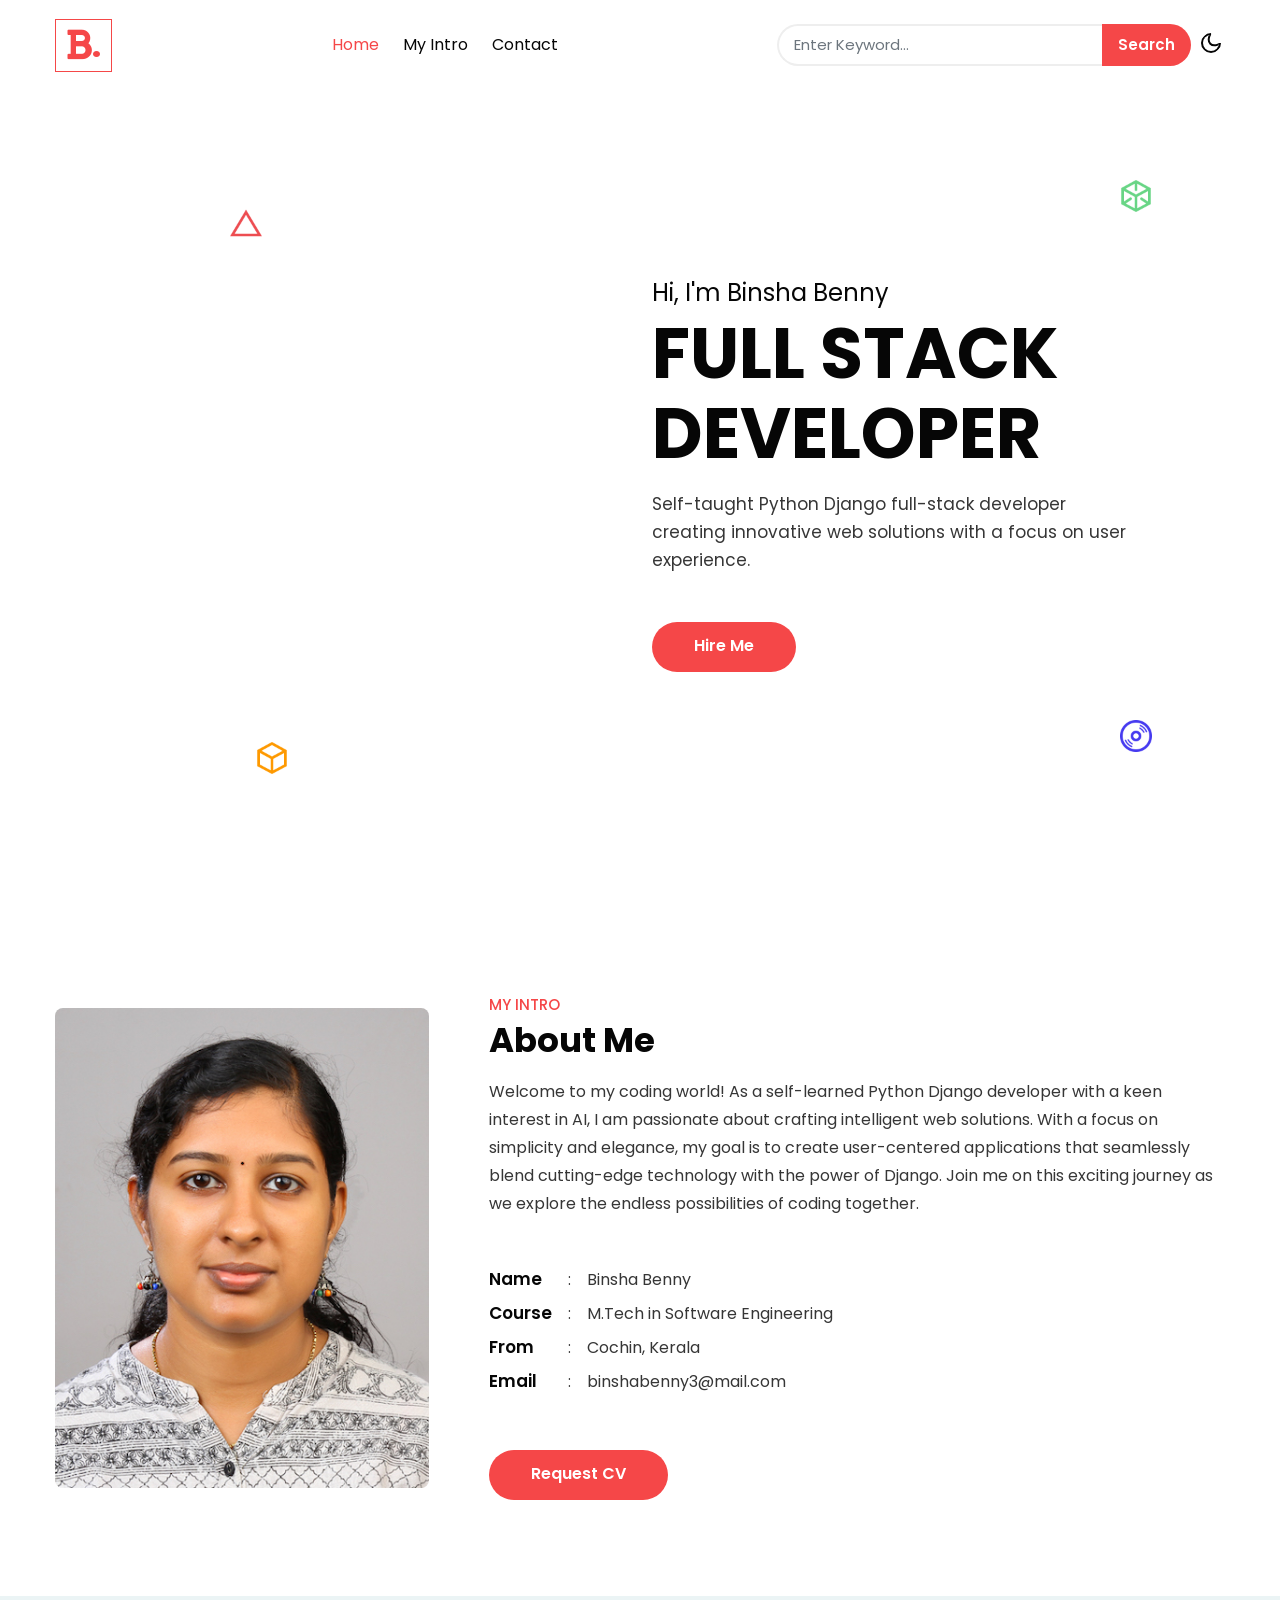
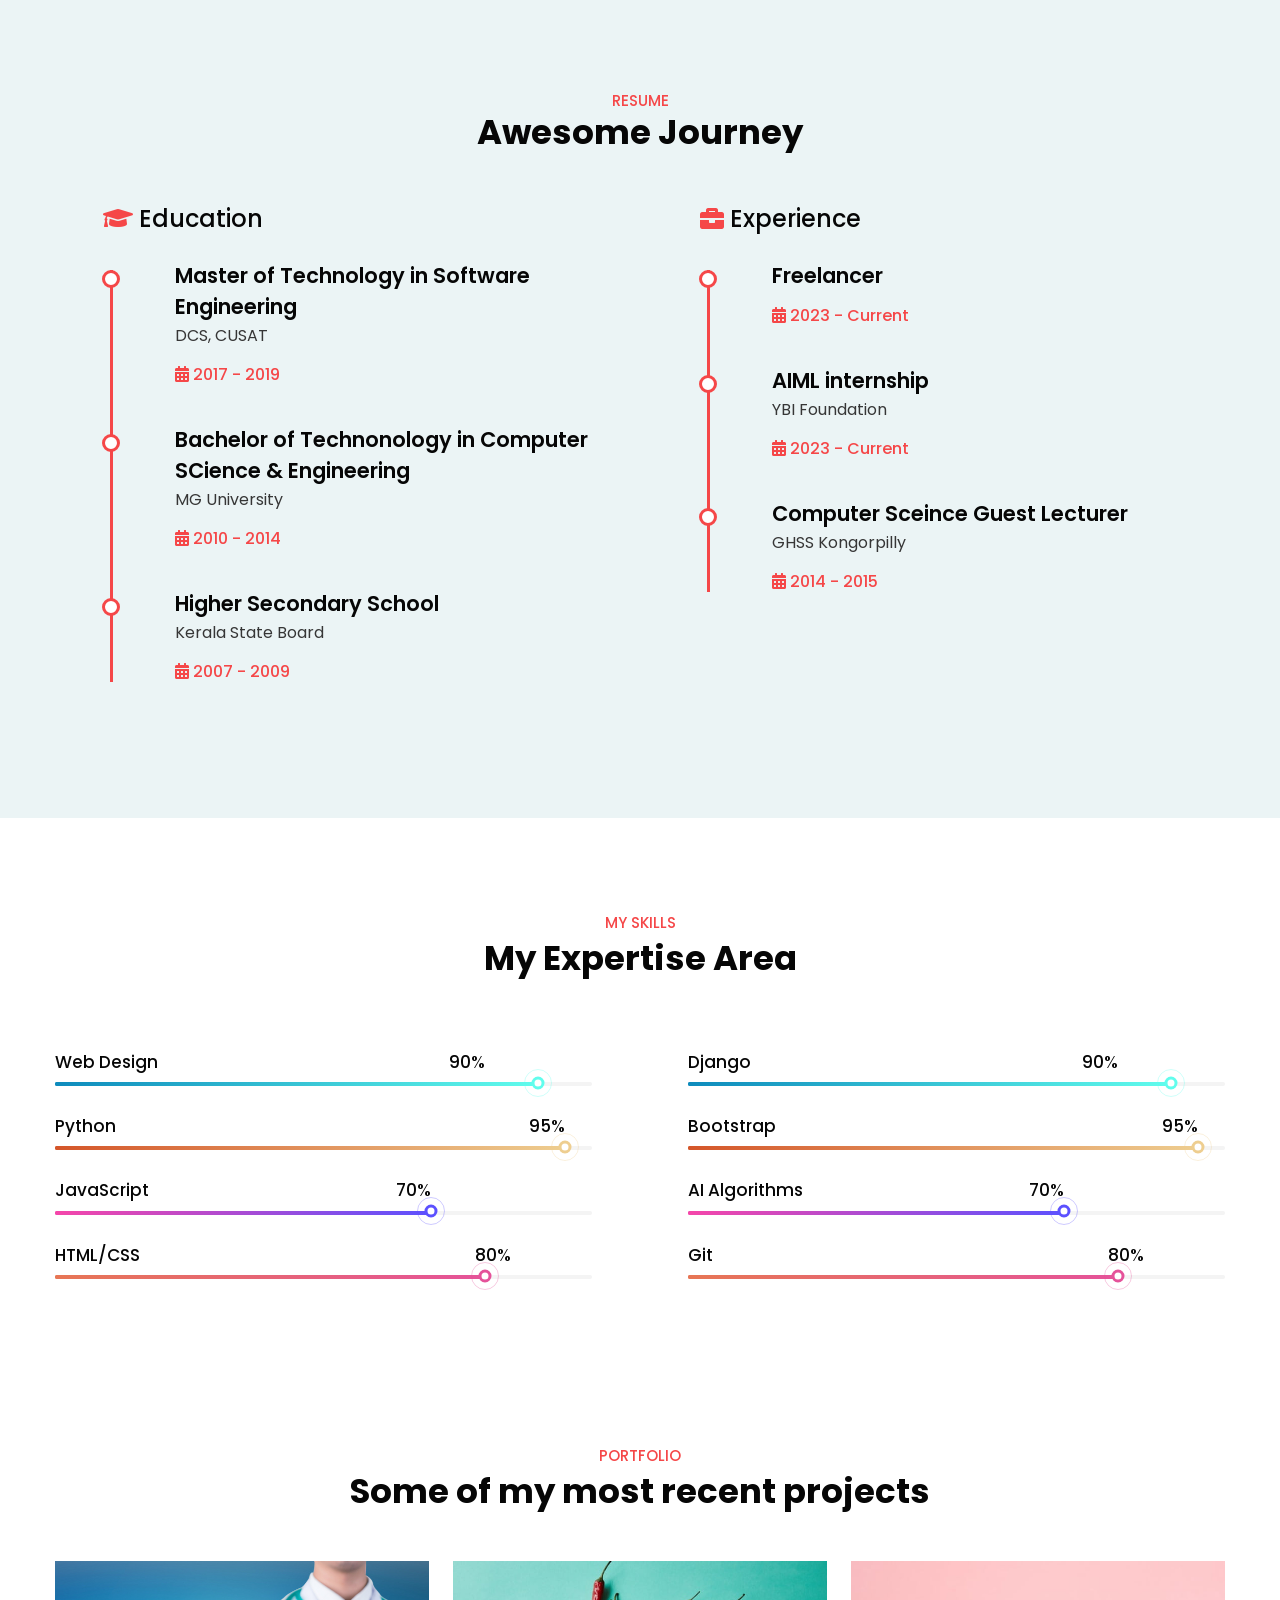
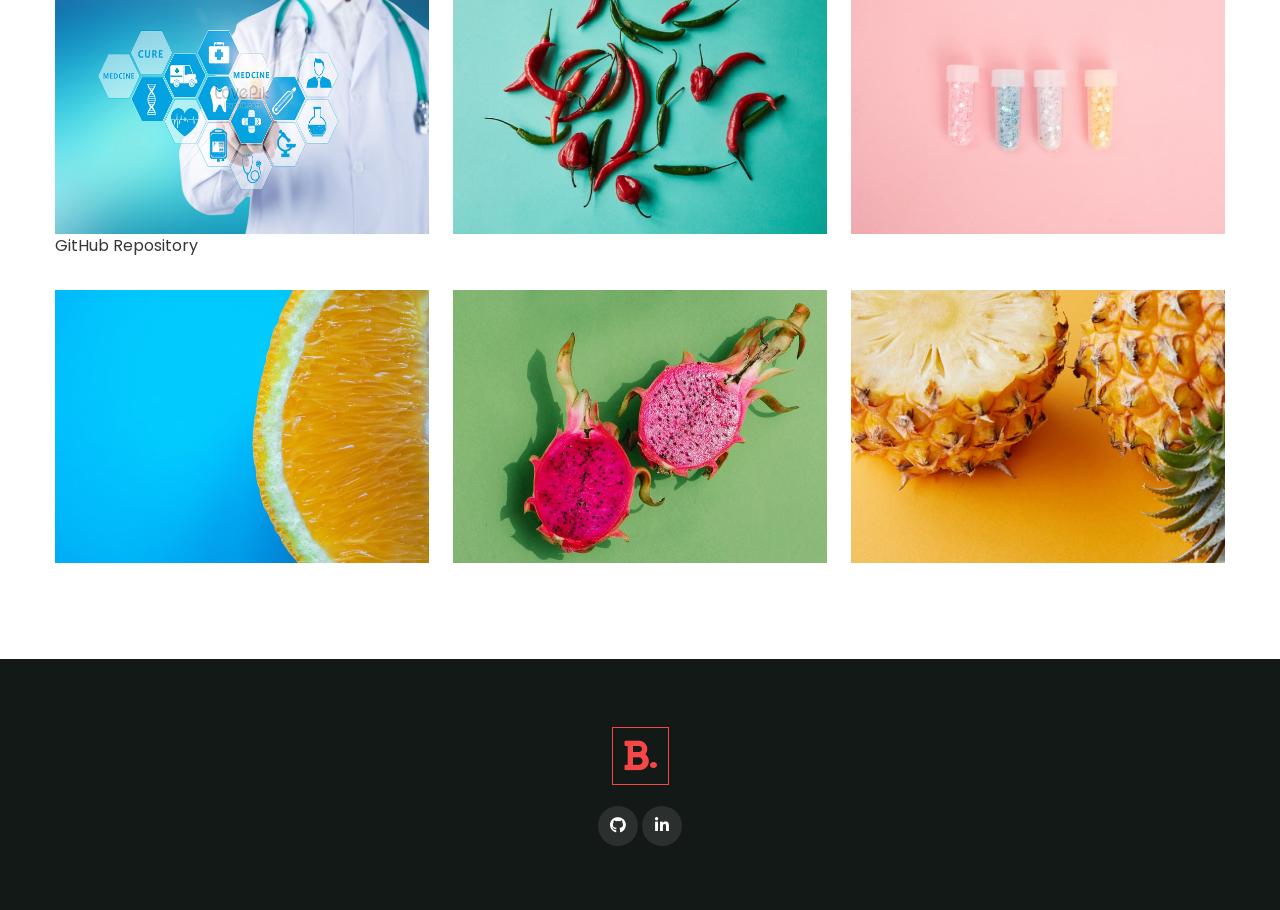
==== commit 4730ee7b: "git repo link added" ====
--- a/website1/index.html
+++ b/website1/index.html
@@ -341,6 +341,10 @@
                         <span class="hover-content">
                             <span class="title">Python-Django Project1</span>
                             <span class="content">In the hospital management project, patients can easily book appointments through the online system.</span>
+                            <span class="github-link ">
+                                <a href="https://github.com/binshabenny/Hospital_web_django" target="_blank">GitHub Repository</a>
+                              </span>
+                              
                         </span>
                     </a>
                 </div>
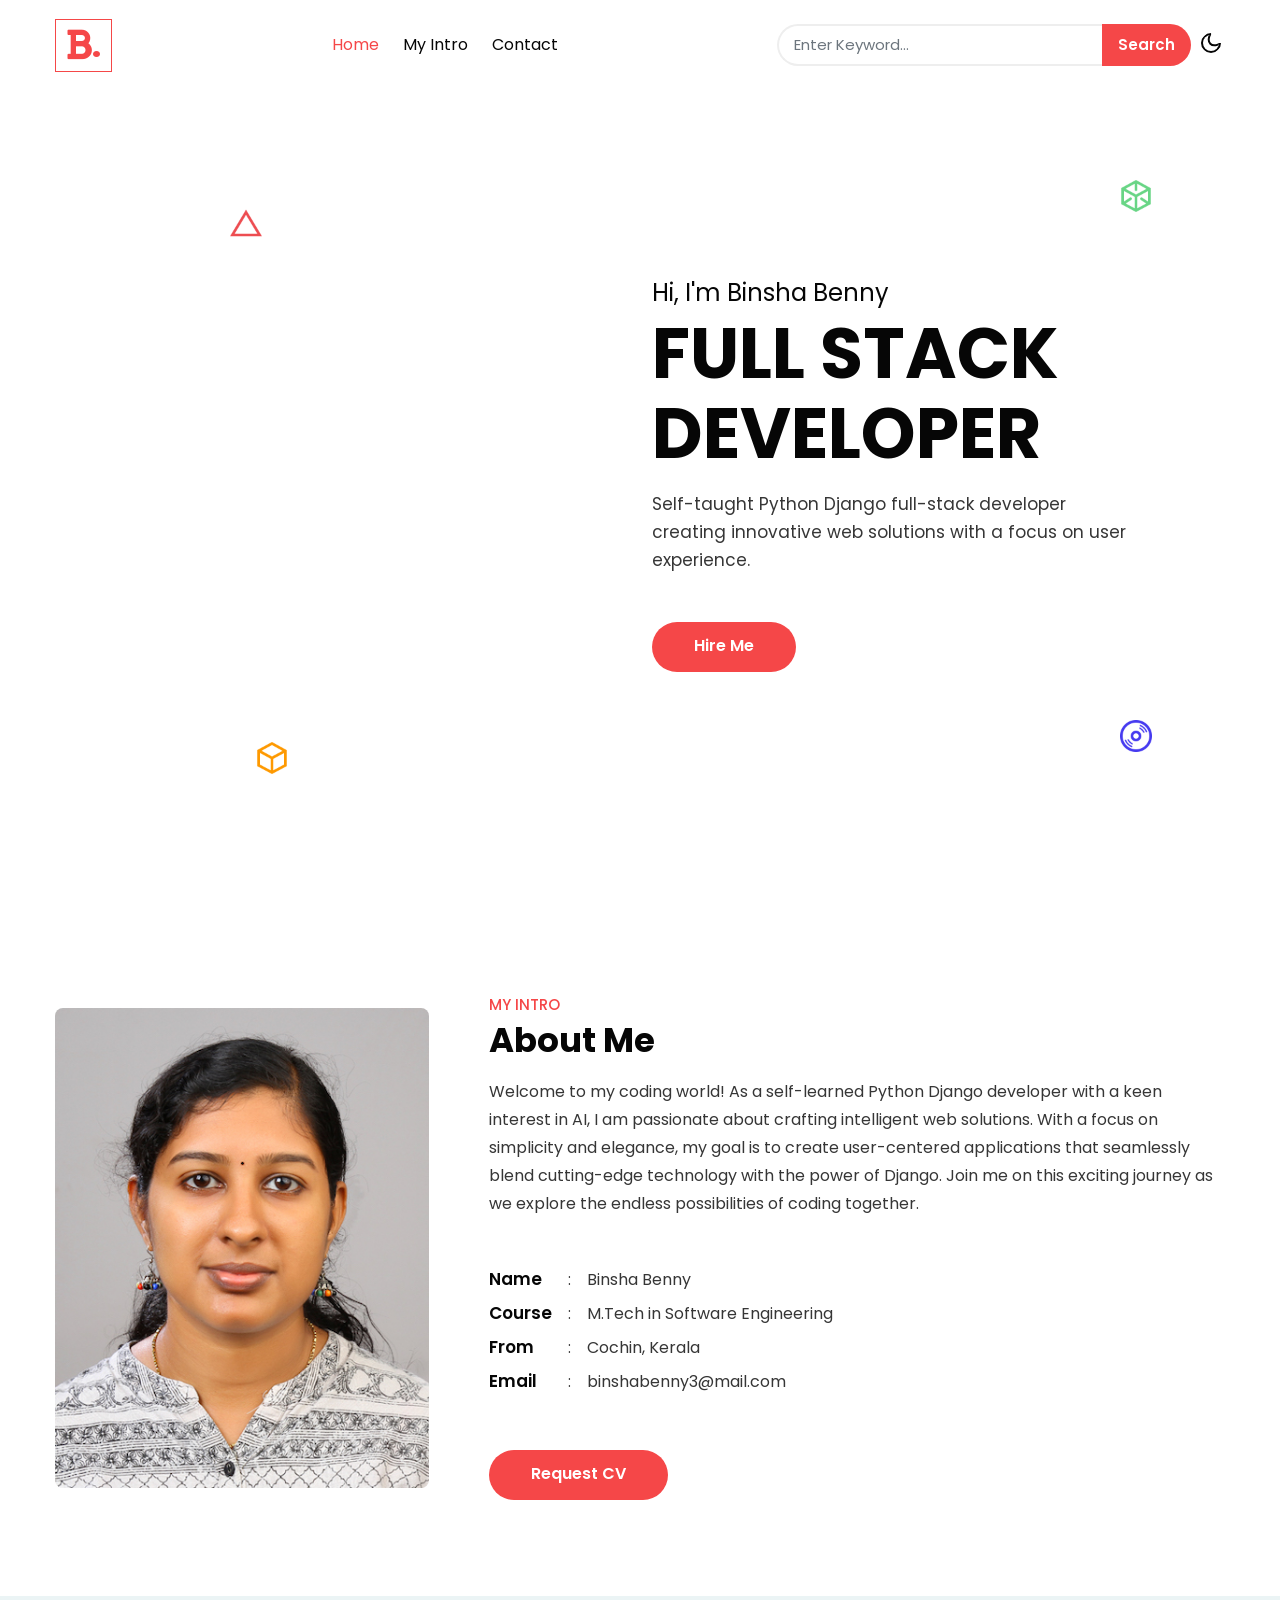
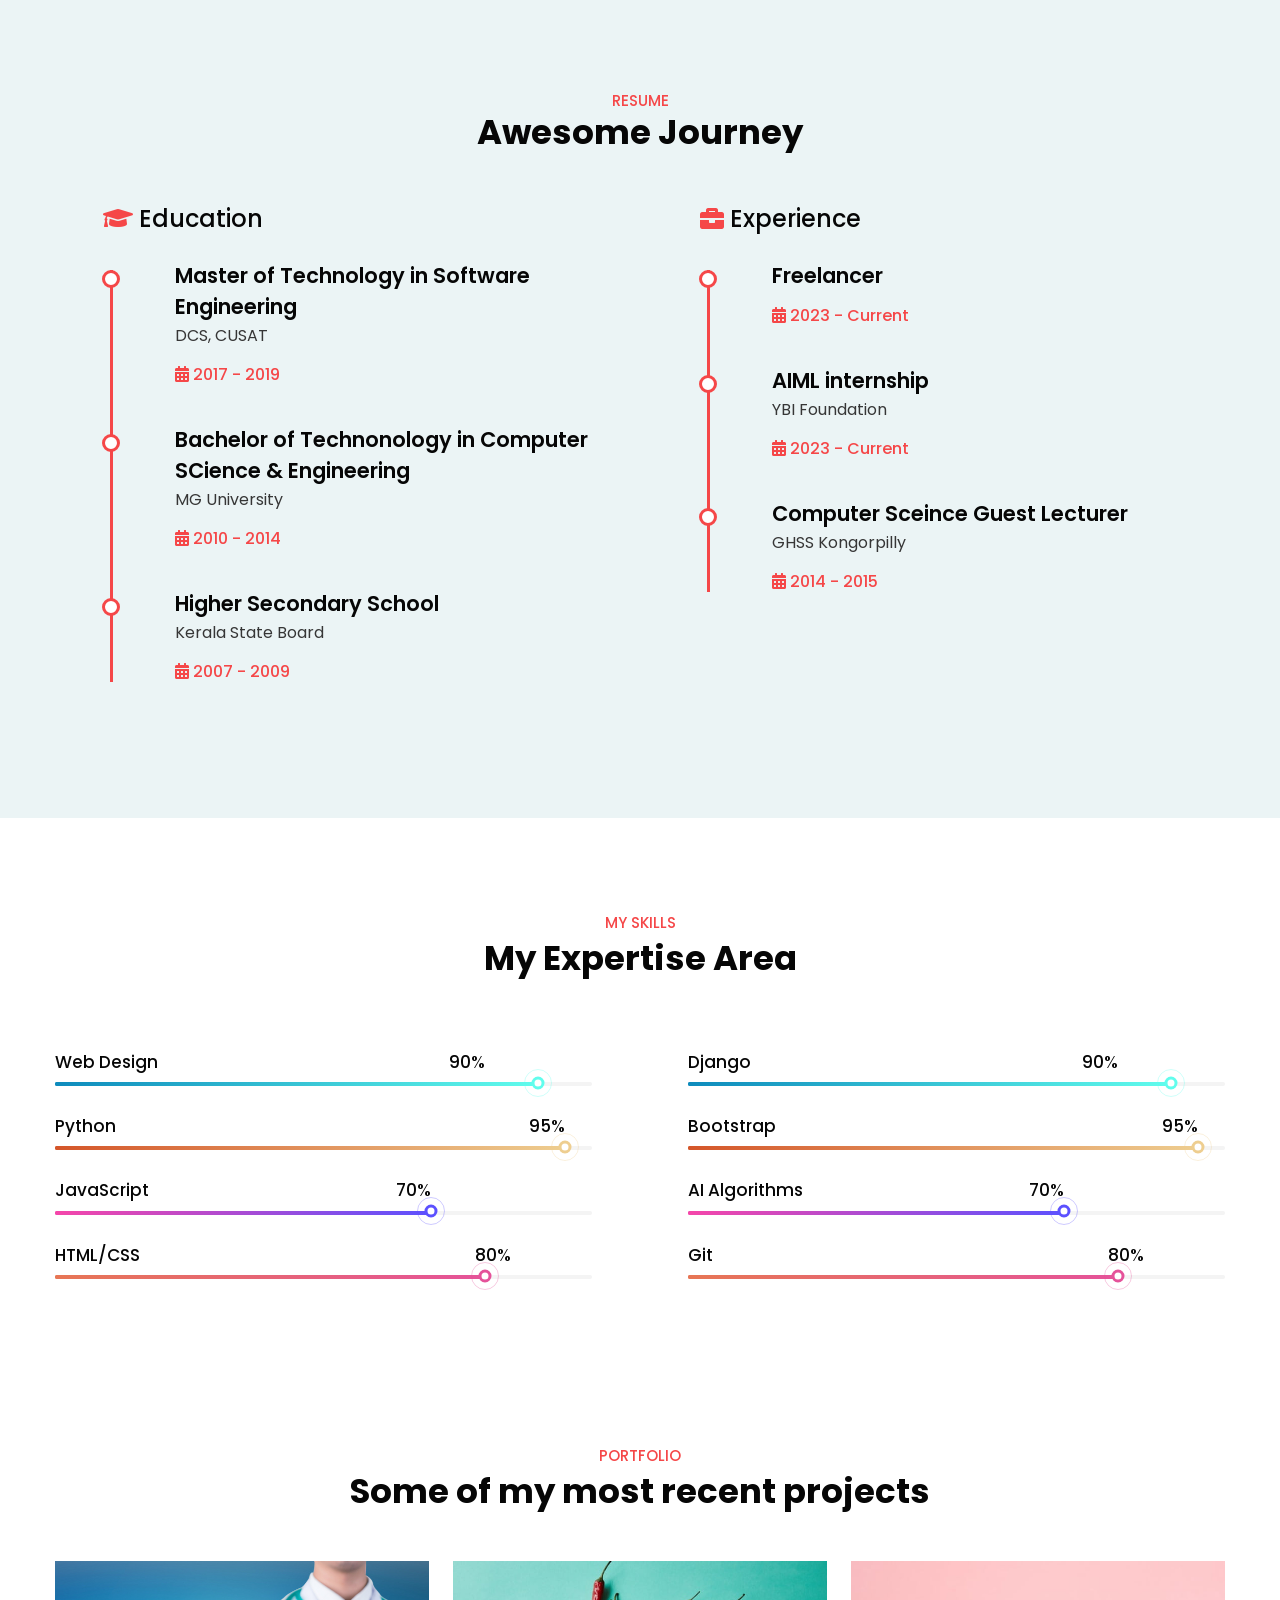
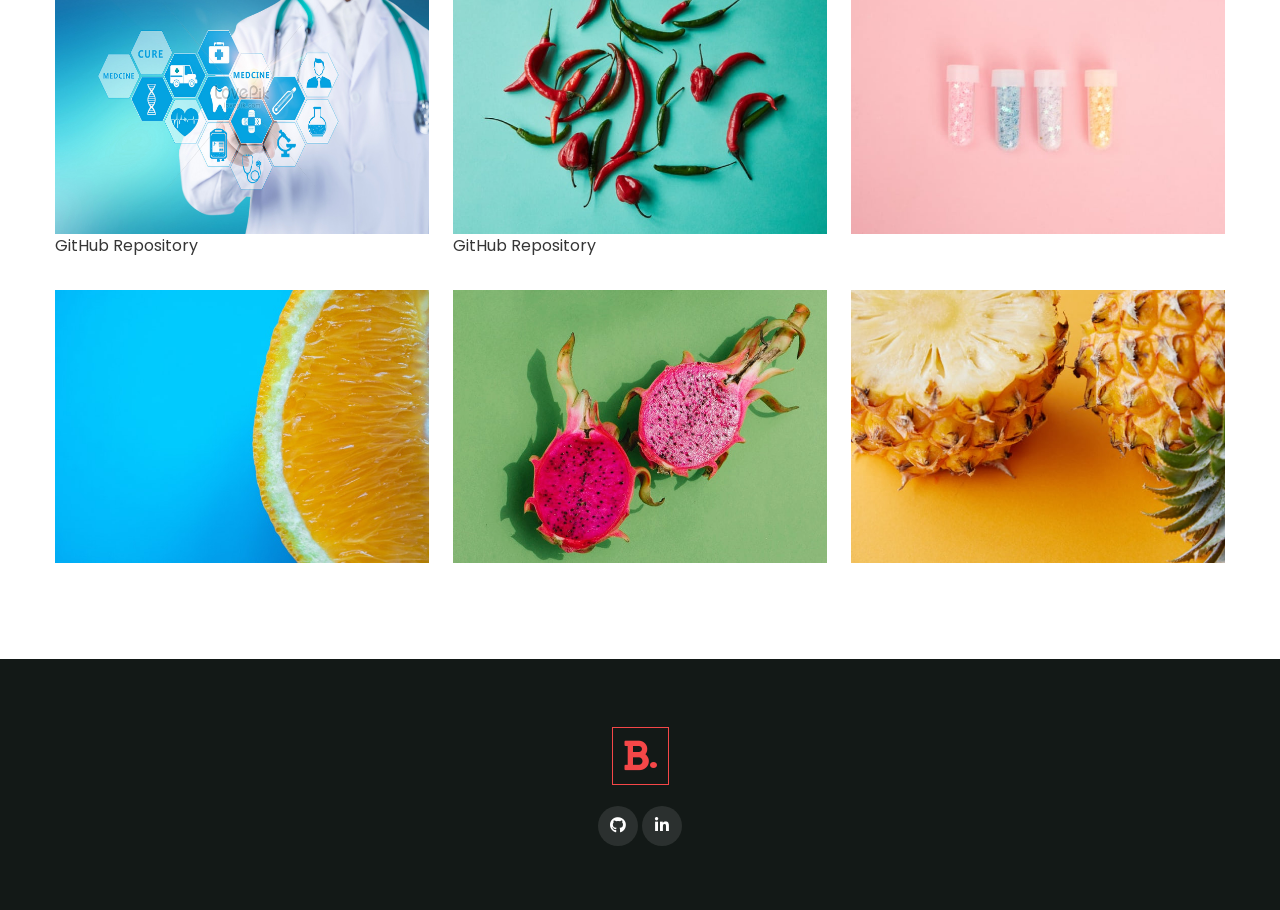
==== commit d1e86c65: "ecommerce project nme added.Second project name is updated" ====
--- a/website1/index.html
+++ b/website1/index.html
@@ -354,8 +354,11 @@
                         <img class="card-img-bottom d-block" src="assets/images/g2.jpg" alt="Card image cap">
                         <span class="overlay__hover"></span>
                         <span class="hover-content">
-                            <span class="title">Project 2</span>
+                            <span class="title">Ecommerce Website</span>
                             <span class="content">Update later</span>
+                            <span class="github-link ">
+                                <a href="https://github.com/binshabenny/ECOMMERCE_DJANGO.git" target="_blank">GitHub Repository</a>
+                              </span>
                         </span>
                     </a>
                 </div>
